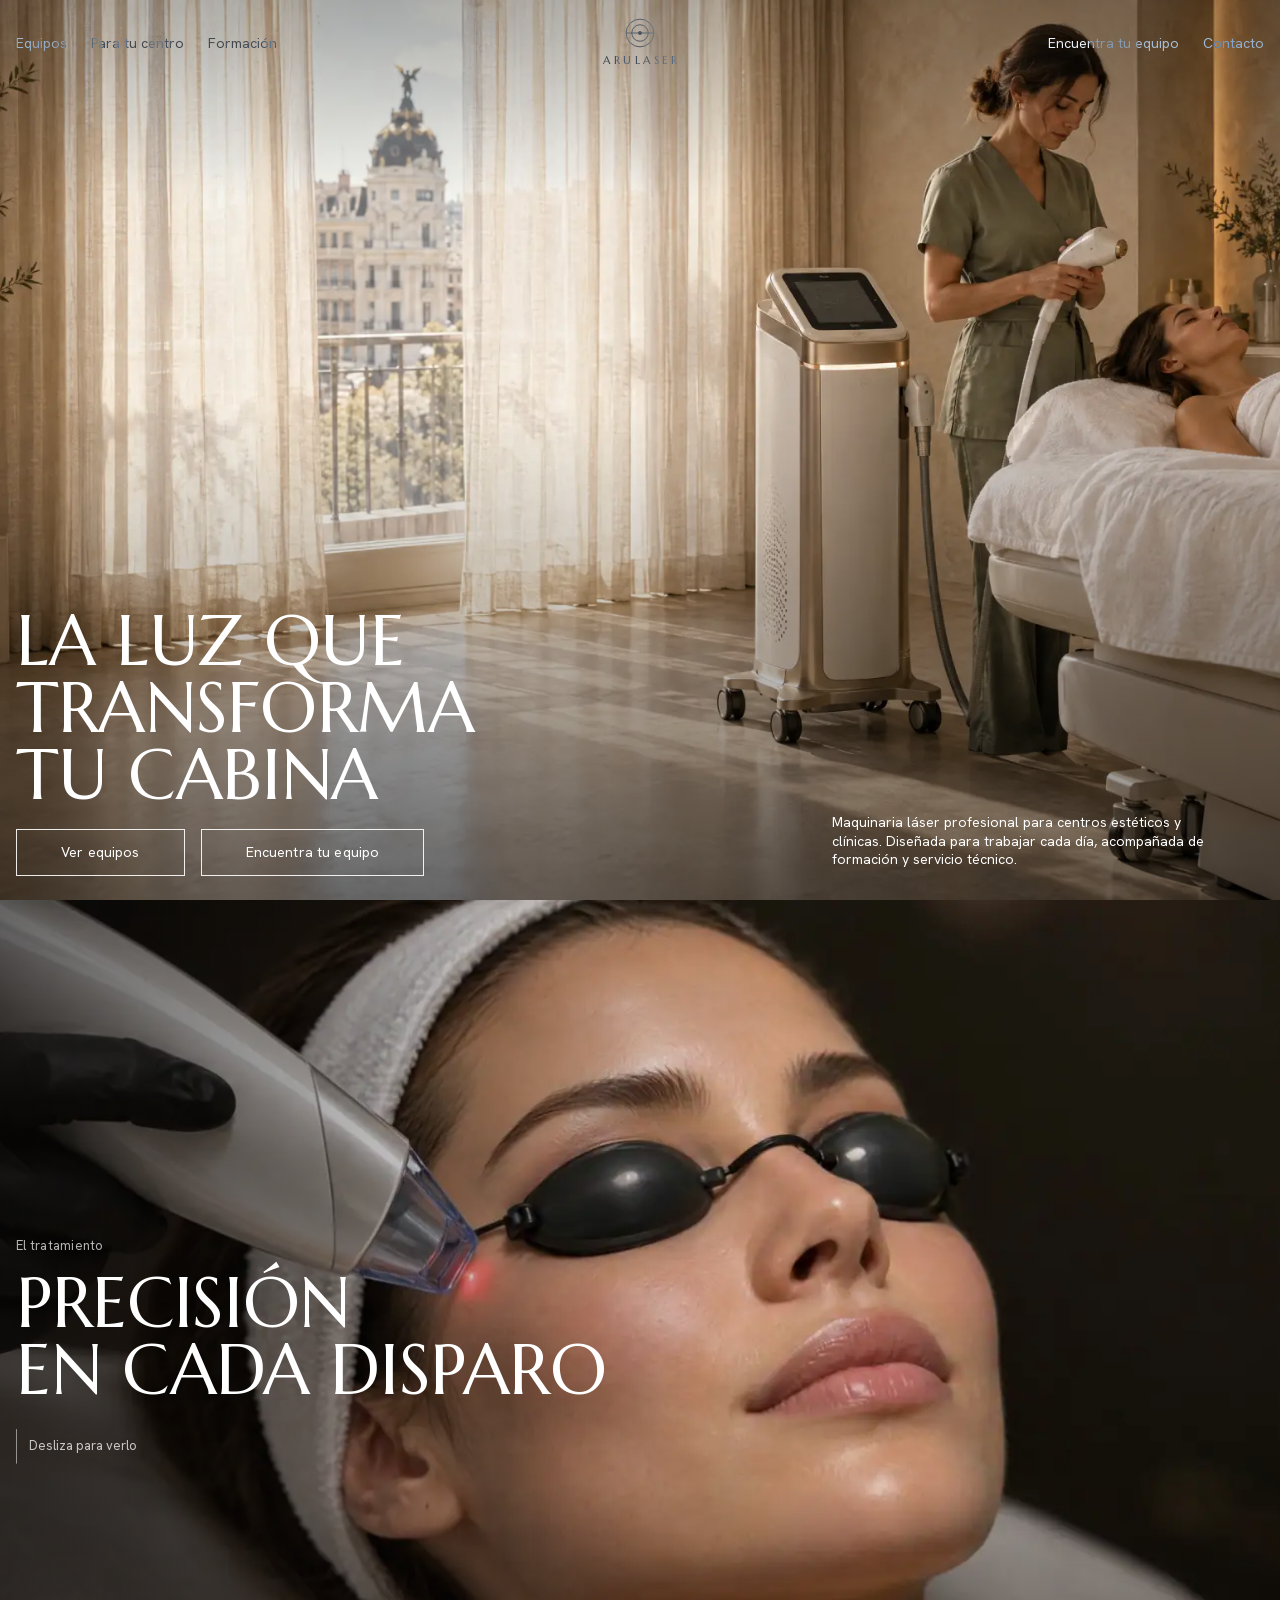
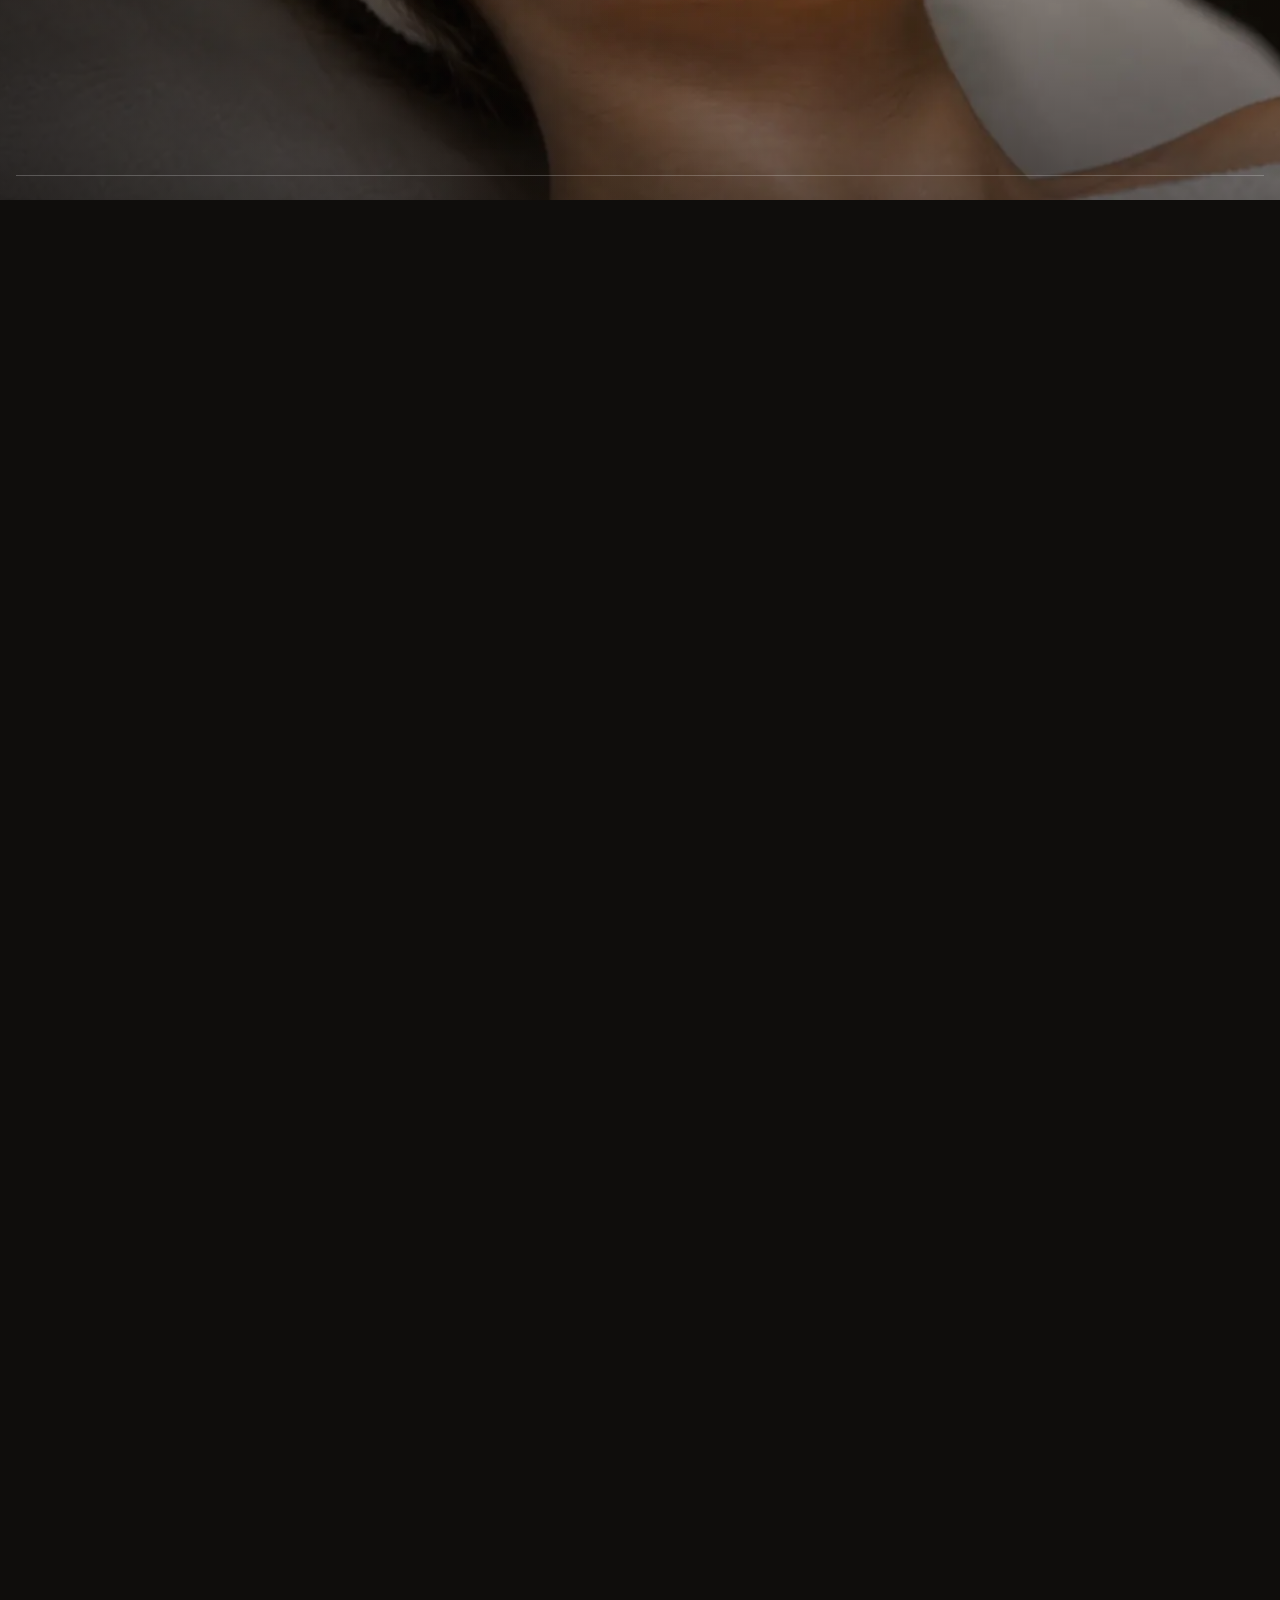
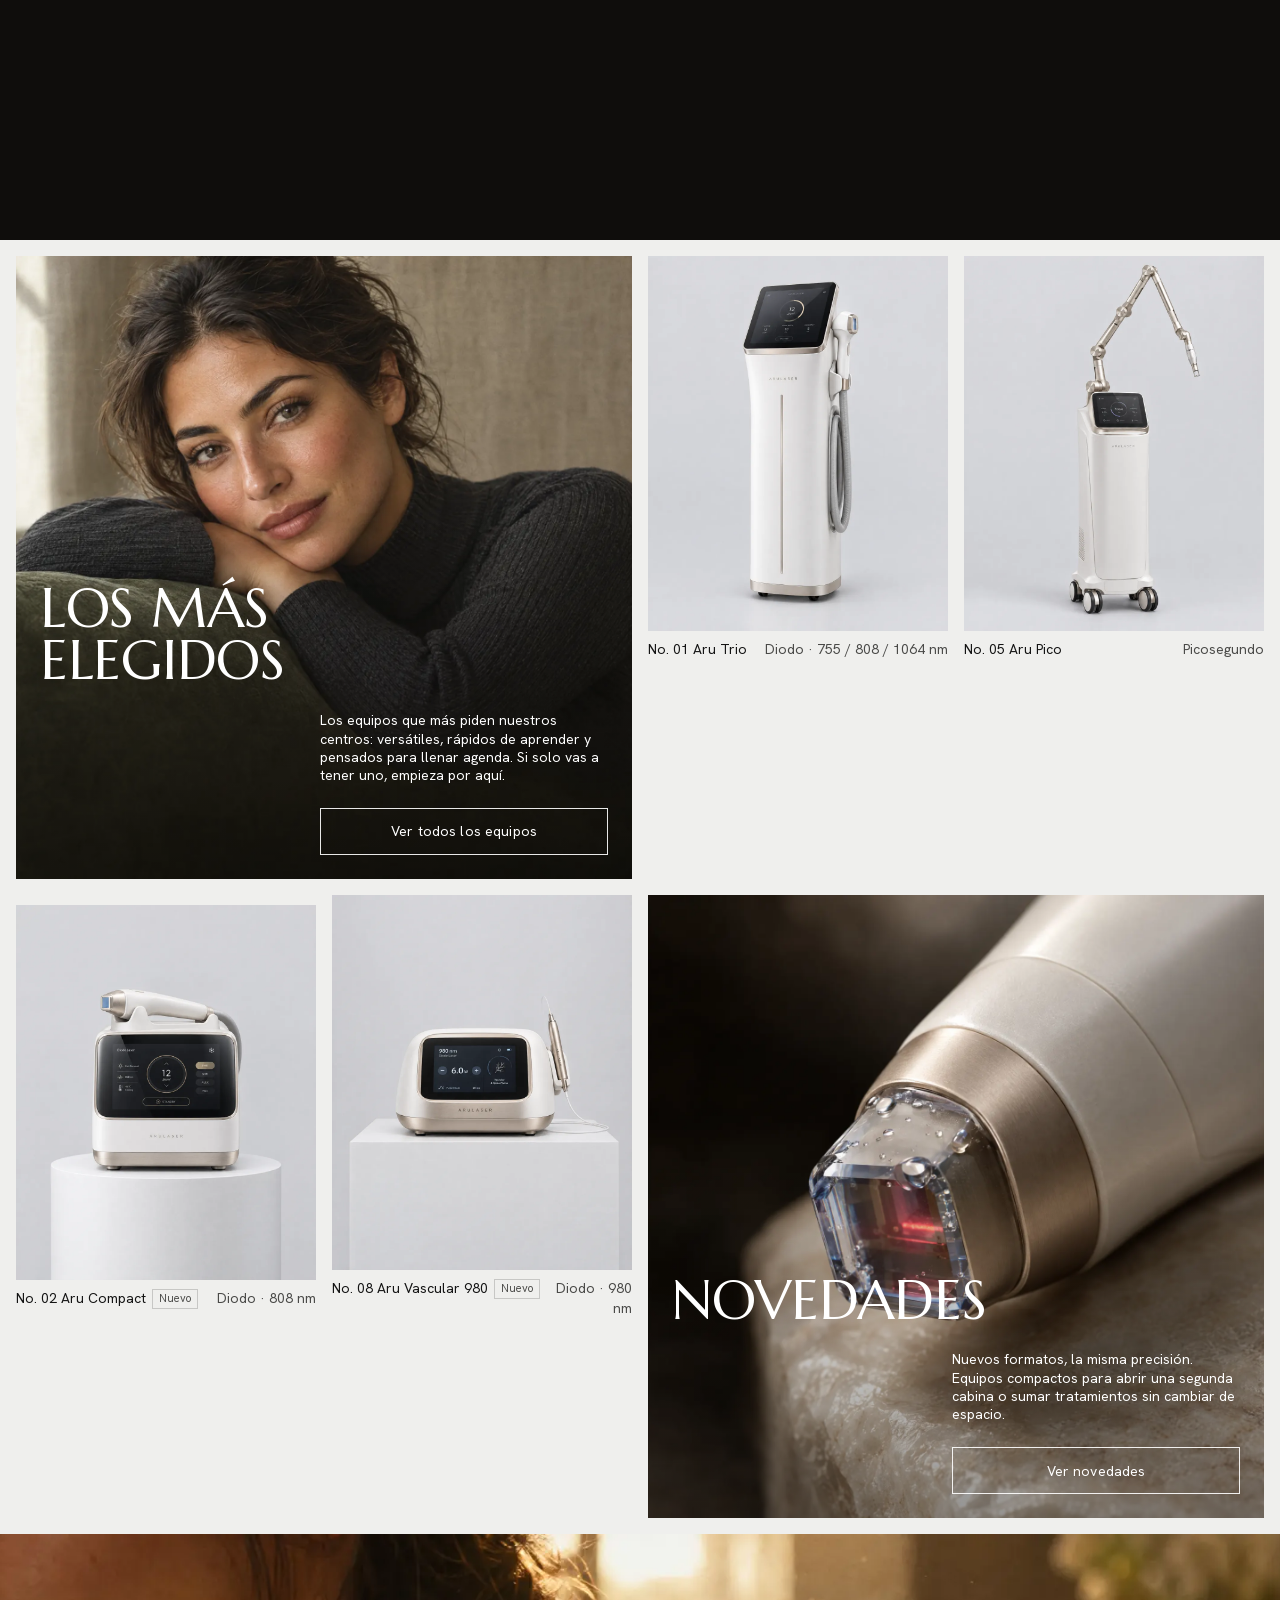
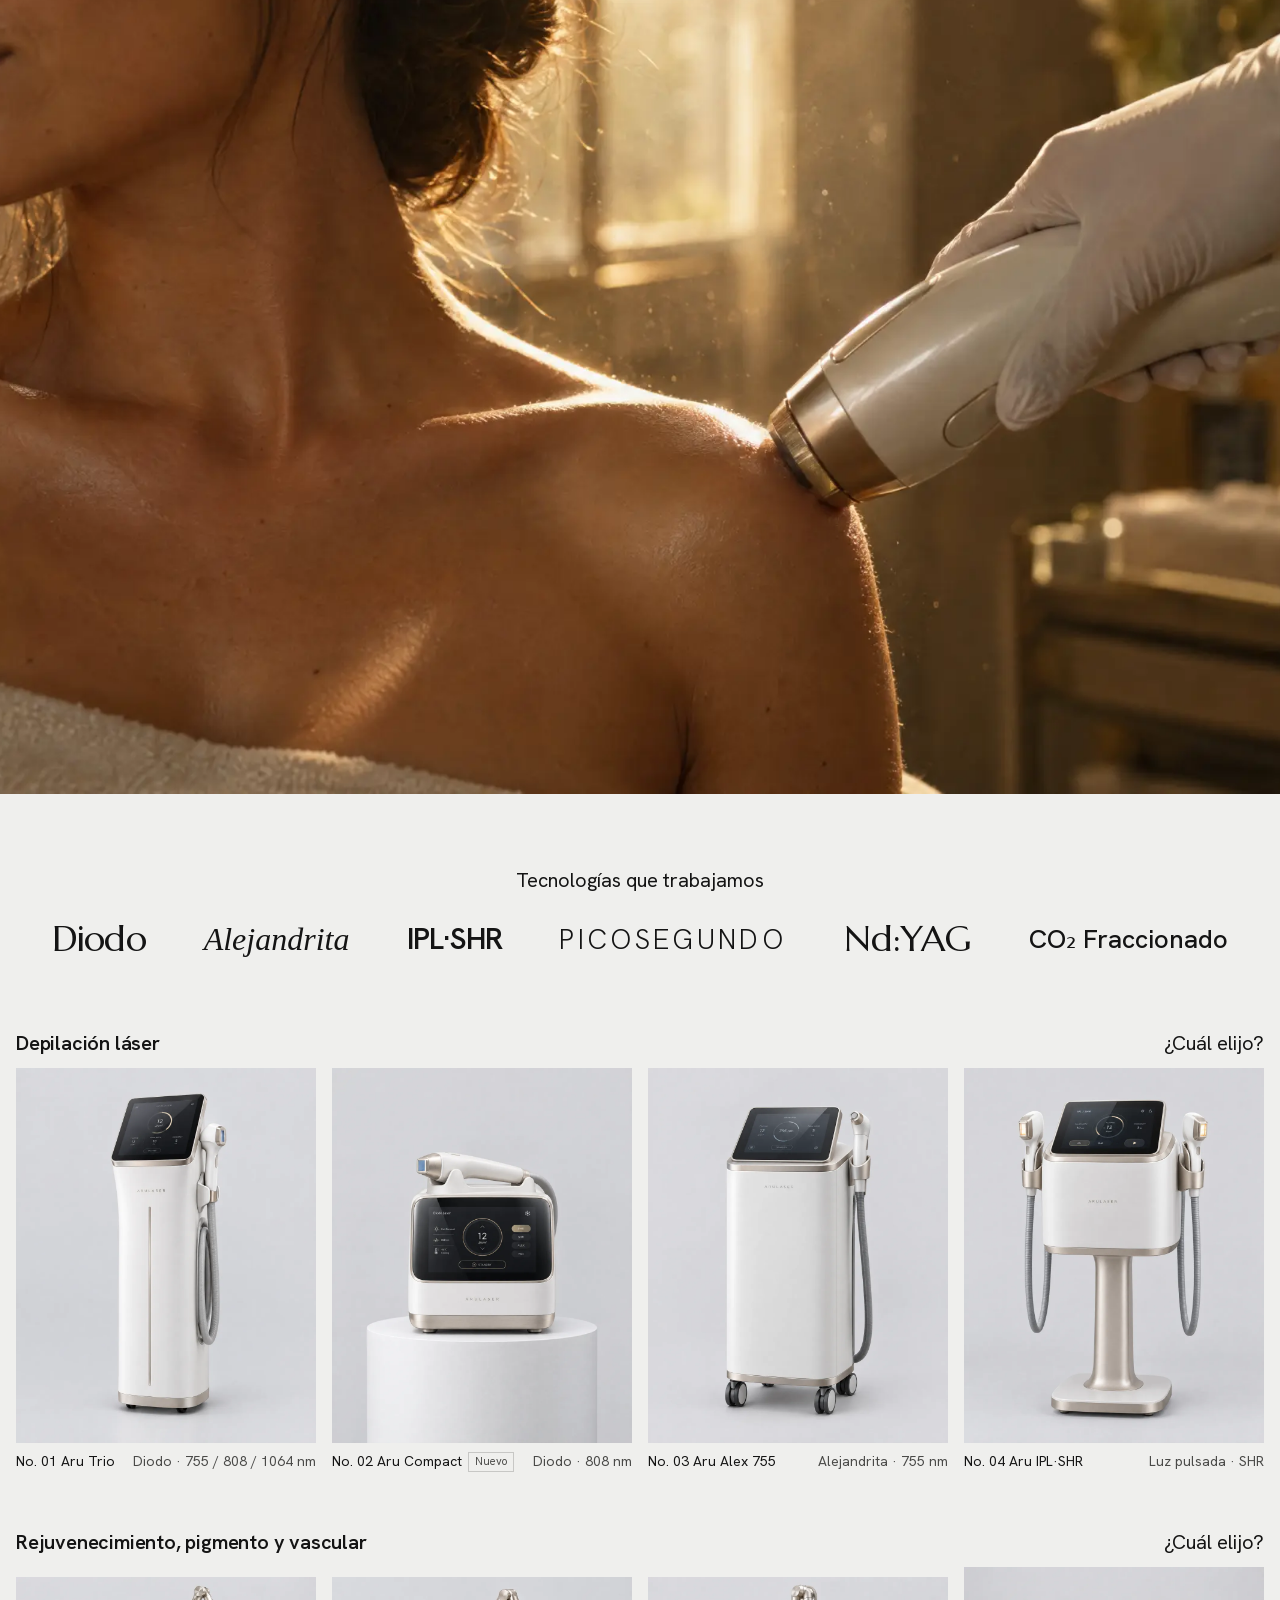
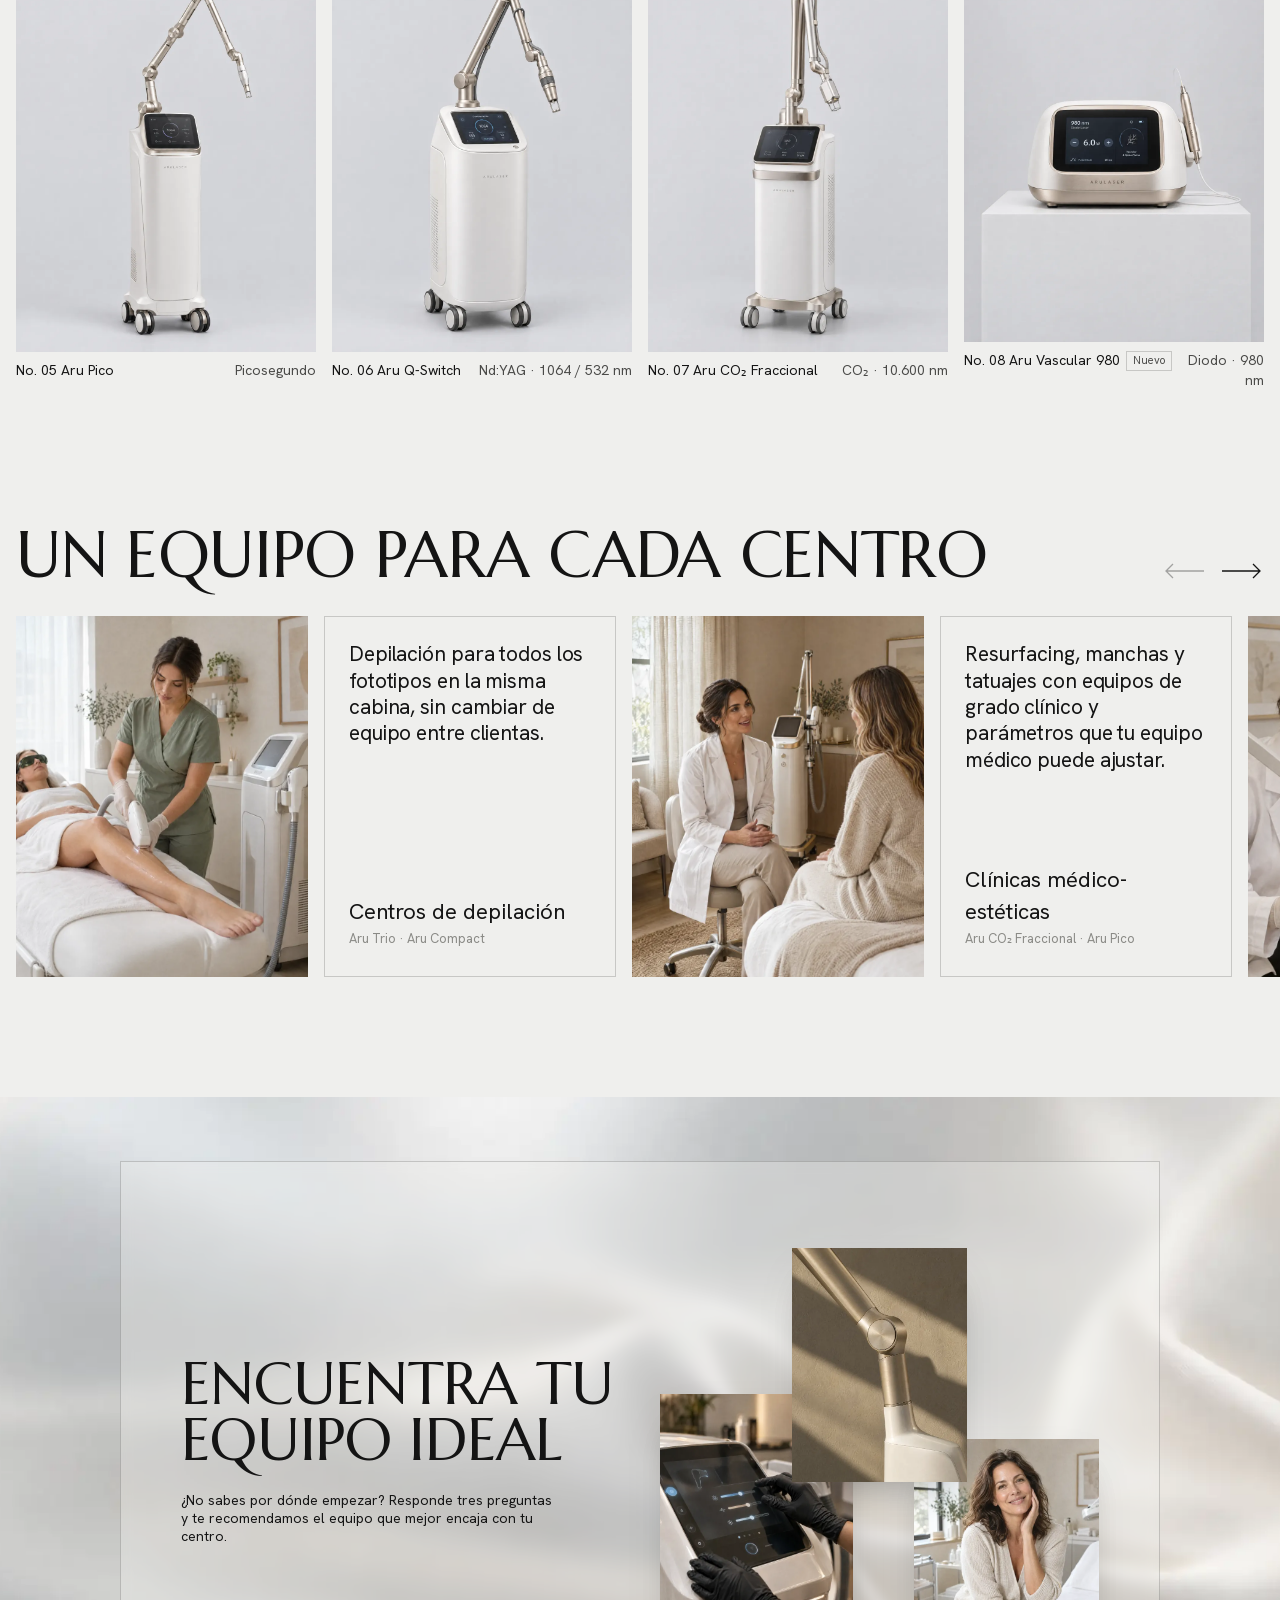
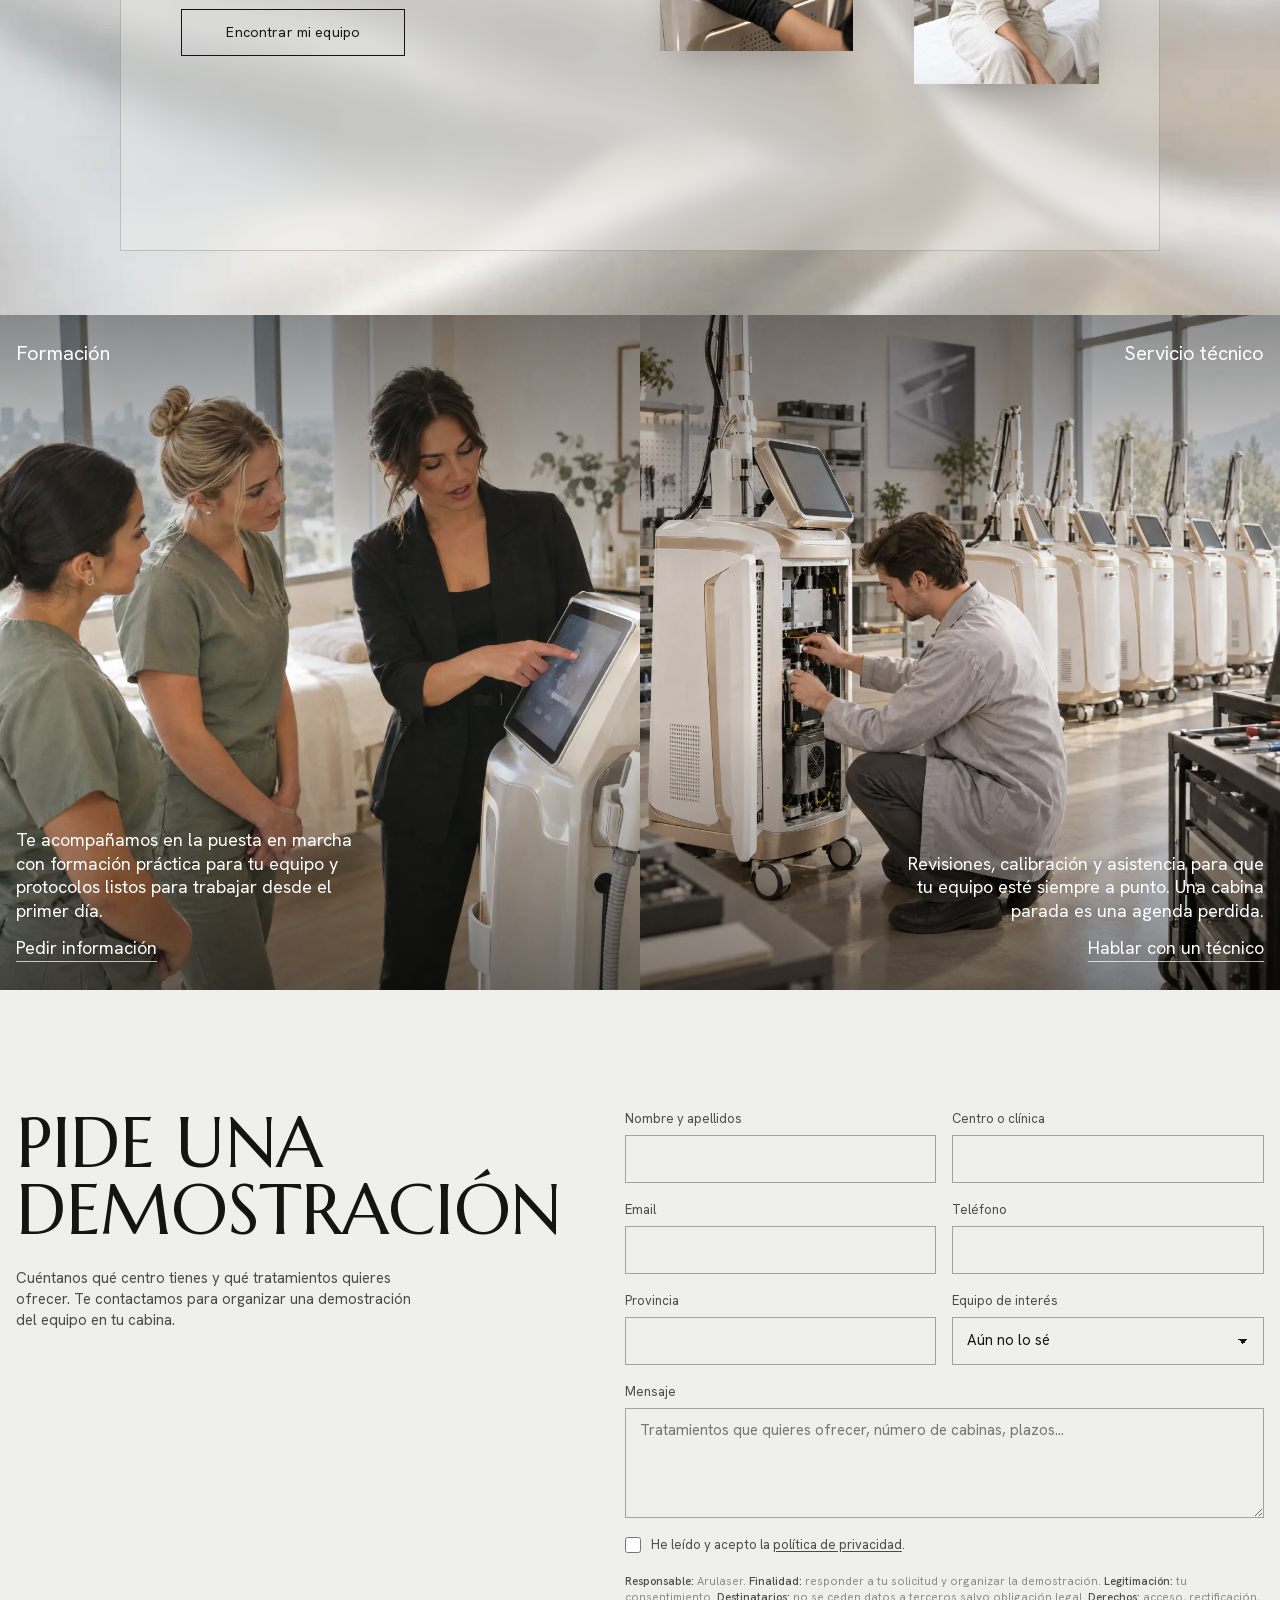
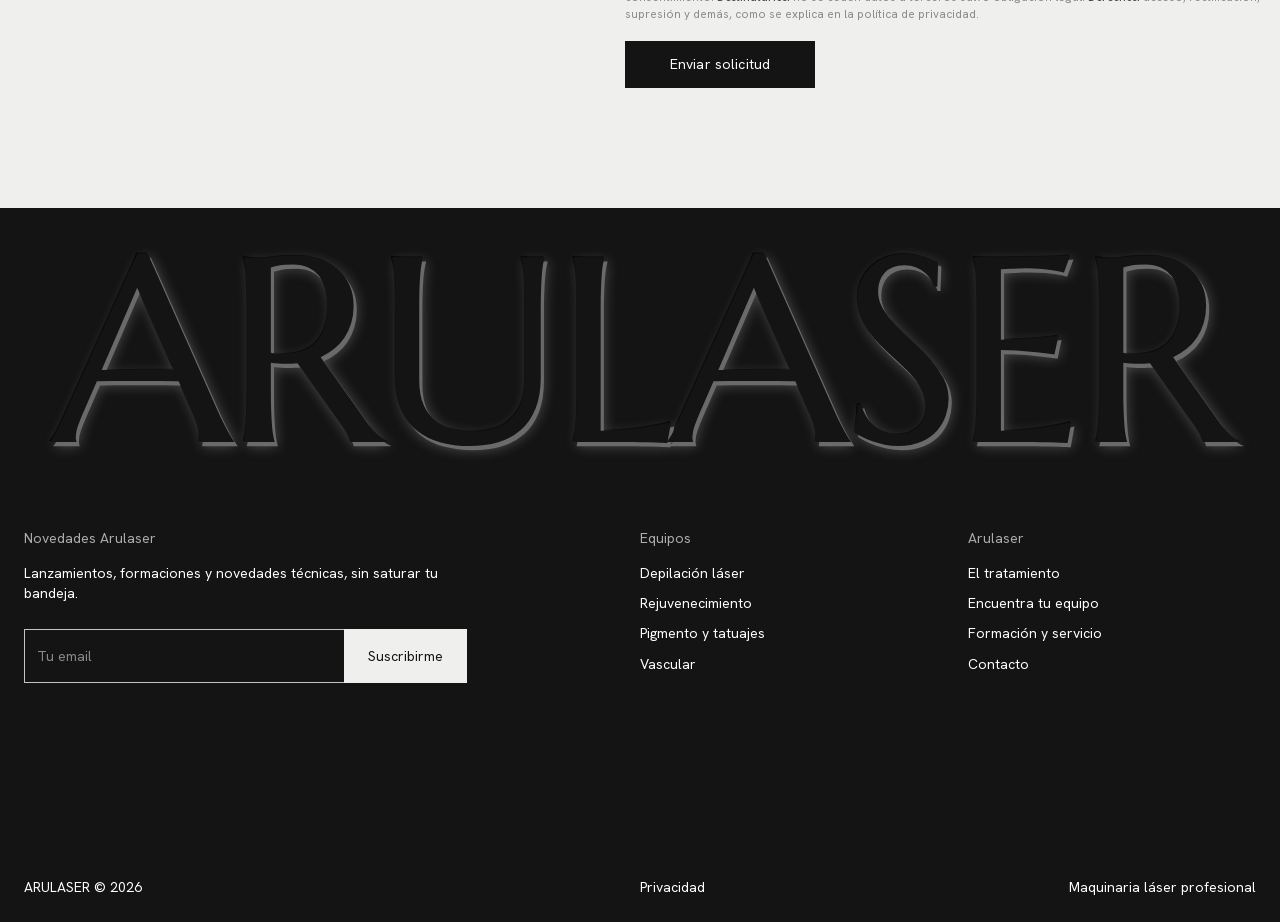
==== site/index.html @ f0b37c01 "feat: web de Arulaser con vídeo scroll, catálogo, quiz y formulario Co-Authored-By: Claude Opus 5.5 " ====
<!doctype html>
<html lang="es-ES">
<head>
  <meta charset="utf-8">
  <meta name="viewport" content="width=device-width, initial-scale=1, viewport-fit=cover">
  <title>Arulaser — Maquinaria láser para centros estéticos</title>
  <meta name="description" content="Arulaser diseña y distribuye maquinaria láser profesional para centros estéticos, clínicas y dermatología: depilación láser, picosegundo, Q-Switch, CO₂ fraccionado y vascular.">
  <!-- Dominio temporal: no indexar hasta publicar en el dominio definitivo -->
  <meta name="robots" content="noindex, nofollow">
  <meta name="theme-color" content="#141414">
  <meta property="og:type" content="website">
  <meta property="og:locale" content="es_ES">
  <meta property="og:title" content="Arulaser — Maquinaria láser para centros estéticos">
  <meta property="og:description" content="Tecnología láser profesional para centros estéticos y clínicas, con formación y servicio técnico.">
  <meta property="og:image" content="img/og.jpg">
  <link rel="icon" href="img/favicon.svg" type="image/svg+xml">
  <link rel="preload" as="font" type="font/woff2" href="fonts/marcellus.woff2" crossorigin>
  <link rel="preload" as="font" type="font/woff2" href="fonts/hanken.woff2" crossorigin>
  <link rel="preload" as="image" href="img/hero.webp">
  <link rel="stylesheet" href="css/styles.css?v=3">
  <script type="application/ld+json">
  {"@context":"https://schema.org","@type":"Organization","name":"Arulaser","description":"Maquinaria láser profesional para centros estéticos y clínicas.","logo":"img/favicon.svg"}
  </script>
</head>
<body>
  <a class="skip" href="#equipos">Saltar al contenido</a>

  <!-- ============ CABECERA ============ -->
  <header class="nav" id="nav">
    <nav class="nav__left" aria-label="Principal">
      <a href="#equipos">Equipos</a>
      <a href="#centros">Para tu centro</a>
      <a href="#formacion">Formación</a>
    </nav>
    <a class="nav__logo" href="#top" aria-label="Arulaser, inicio">
      <svg viewBox="0 0 40 40" aria-hidden="true"><circle cx="20" cy="20" r="18.5" fill="none" stroke="currentColor" stroke-width="1.2"/><circle cx="20" cy="20" r="11" fill="none" stroke="currentColor" stroke-width="1.2"/><path d="M1.5 20h37" stroke="currentColor" stroke-width="1.2"/><circle cx="20" cy="20" r="2.6" fill="currentColor"/></svg>
      <span>ARULASER</span>
    </a>
    <div class="nav__right">
      <button type="button" class="linklike" data-open-quiz>Encuentra tu equipo</button>
      <a href="#contacto" class="nav__cta">Contacto</a>
      <button class="nav__burger" type="button" aria-label="Abrir menú" aria-expanded="false" aria-controls="menu"><span></span><span></span></button>
    </div>
  </header>

  <div class="menu" id="menu" hidden>
    <a href="#equipos">Equipos</a>
    <a href="#tratamiento">El tratamiento</a>
    <a href="#centros">Para tu centro</a>
    <a href="#formacion">Formación y servicio</a>
    <button type="button" class="linklike" data-open-quiz>Encuentra tu equipo</button>
    <a href="#contacto">Contacto</a>
  </div>

  <main id="top">
    <!-- ============ HERO ============ -->
    <section class="hero">
      <video class="hero__media" autoplay muted loop playsinline preload="auto" poster="img/hero.webp" aria-hidden="true">
        <source src="video/hero-m.mp4" type="video/mp4" media="(max-width: 767px)">
        <source src="video/hero.mp4" type="video/mp4">
      </video>
      <div class="hero__shade"></div>
      <div class="hero__content">
        <h1 class="display reveal">La luz que<br>transforma<br>tu cabina</h1>
        <div class="hero__actions reveal">
          <a class="btn btn--light" href="#equipos">Ver equipos</a>
          <button type="button" class="btn btn--light" data-open-quiz>Encuentra tu equipo</button>
        </div>
      </div>
      <p class="hero__aside reveal">Maquinaria láser profesional para centros estéticos y clínicas. Diseñada para trabajar cada día, acompañada de formación y servicio técnico.</p>
    </section>

    <!-- ============ VÍDEO SCROLL: TRATAMIENTO FACIAL ============ -->
    <section class="scrolly" id="tratamiento" data-frames="151" aria-label="El tratamiento, fotograma a fotograma">
      <div class="scrolly__sticky">
        <canvas class="scrolly__canvas" aria-hidden="true"></canvas>
        <img class="scrolly__fallback" src="img/face.webp" alt="Tratamiento láser facial: la pieza de mano con punta de zafiro recorre la mejilla de una clienta con gafas de protección.">
        <div class="scrolly__shade"></div>
        <div class="scrolly__intro">
          <p class="eyebrow">El tratamiento</p>
          <h2 class="display">Precisión<br>en cada disparo</h2>
          <p class="scrolly__hint"><span></span>Desliza para verlo</p>
        </div>
        <ol class="scrolly__steps">
          <li data-from="0.18" data-to="0.45">
            <span class="step__n">01 · Contacto</span>
            <p>La punta de zafiro refrigerada se apoya sobre la piel y protege la epidermis antes de cada disparo.</p>
          </li>
          <li data-from="0.45" data-to="0.72">
            <span class="step__n">02 · Disparo</span>
            <p>Energía estable pulso a pulso. El haz guía marca el punto exacto donde actúa la luz.</p>
          </li>
          <li data-from="0.72" data-to="1.01">
            <span class="step__n">03 · Recorrido</span>
            <p>Pasadas suaves y continuas, con protocolos guardados por fototipo y zona para repetir el resultado en cada sesión.</p>
          </li>
        </ol>
        <div class="scrolly__progress" aria-hidden="true"><span></span></div>
      </div>
    </section>

    <!-- ============ DESTACADOS ============ -->
    <section class="features" id="equipos">
      <div class="feature-row">
        <article class="feature reveal">
          <img src="img/retrato.webp" alt="Retrato de una mujer con la piel luminosa apoyada sobre su brazo" loading="lazy" width="1400" height="1400">
          <div class="feature__body">
            <h2 class="display">Los más<br>elegidos</h2>
            <div class="feature__side">
              <p>Los equipos que más piden nuestros centros: versátiles, rápidos de aprender y pensados para llenar agenda. Si solo vas a tener uno, empieza por aquí.</p>
              <a class="btn btn--light btn--block" href="#coleccion-depilacion">Ver todos los equipos</a>
            </div>
          </div>
        </article>
        <div class="feature-products" data-products="trio,pico"></div>
      </div>

      <div class="feature-row feature-row--flip">
        <div class="feature-products" data-products="compact,vascular"></div>
        <article class="feature reveal">
          <img src="img/tip.webp" alt="Detalle de la punta de zafiro de una pieza de mano láser con gotas de gel refrigerante" loading="lazy" width="1400" height="1400">
          <div class="feature__body">
            <h2 class="display">Novedades</h2>
            <div class="feature__side">
              <p>Nuevos formatos, la misma precisión. Equipos compactos para abrir una segunda cabina o sumar tratamientos sin cambiar de espacio.</p>
              <a class="btn btn--light btn--block" href="#coleccion-rejuvenecimiento">Ver novedades</a>
            </div>
          </div>
        </article>
      </div>
    </section>

    <!-- ============ FRANJA DE VÍDEO ============ -->
    <section class="band" aria-hidden="true">
      <video class="lazy-video" muted loop playsinline preload="none" poster="img/band.webp">
        <source data-src="video/band.mp4" type="video/mp4">
      </video>
    </section>

    <!-- ============ TECNOLOGÍAS ============ -->
    <section class="techs" aria-labelledby="techs-t">
      <h2 id="techs-t" class="techs__title">Tecnologías que trabajamos</h2>
      <div class="techs__track">
        <ul class="techs__list">
          <li class="t1">Diodo</li><li class="t2">Alejandrita</li><li class="t3">IPL·SHR</li><li class="t4">Picosegundo</li><li class="t5">Nd:YAG</li><li class="t6">CO₂ Fraccionado</li>
        </ul>
      </div>
    </section>

    <!-- ============ COLECCIONES ============ -->
    <section class="collection" id="coleccion-depilacion">
      <header class="collection__head">
        <h2>Depilación láser</h2>
        <button type="button" class="linklike" data-open-quiz>¿Cuál elijo?</button>
      </header>
      <div class="grid4" data-products="trio,compact,alex,ipl"></div>
    </section>

    <section class="collection" id="coleccion-rejuvenecimiento">
      <header class="collection__head">
        <h2>Rejuvenecimiento, pigmento y vascular</h2>
        <button type="button" class="linklike" data-open-quiz>¿Cuál elijo?</button>
      </header>
      <div class="grid4" data-products="pico,qs,co2,vascular"></div>
    </section>

    <!-- ============ PARA CADA CENTRO ============ -->
    <section class="centers" id="centros">
      <header class="centers__head">
        <h2 class="display display--ink">Un equipo para<br class="m-only"> cada centro</h2>
        <div class="arrows">
          <button type="button" class="arrow" data-dir="-1" aria-label="Anterior"><svg viewBox="0 0 40 16"><path d="M40 8H2M9 1 2 8l7 7" fill="none" stroke="currentColor" stroke-width="1.3"/></svg></button>
          <button type="button" class="arrow" data-dir="1" aria-label="Siguiente"><svg viewBox="0 0 40 16"><path d="M0 8h38M31 1l7 7-7 7" fill="none" stroke="currentColor" stroke-width="1.3"/></svg></button>
        </div>
      </header>
      <div class="carousel" tabindex="0" aria-label="Tipos de centro">
        <figure class="ccard ccard--img"><img src="img/uc-depilacion.webp" alt="Esteticista tratando la pierna de una clienta con un láser de diodo" loading="lazy" width="800" height="1000"></figure>
        <div class="ccard ccard--text">
          <p>Depilación para todos los fototipos en la misma cabina, sin cambiar de equipo entre clientas.</p>
          <div><strong>Centros de depilación</strong><span>Aru Trio · Aru Compact</span></div>
        </div>
        <figure class="ccard ccard--img"><img src="img/uc-clinica.webp" alt="Doctora conversando con una paciente en una consulta médico-estética" loading="lazy" width="800" height="1000"></figure>
        <div class="ccard ccard--text">
          <p>Resurfacing, manchas y tatuajes con equipos de grado clínico y parámetros que tu equipo médico puede ajustar.</p>
          <div><strong>Clínicas médico-estéticas</strong><span>Aru CO₂ Fraccional · Aru Pico</span></div>
        </div>
        <figure class="ccard ccard--img"><img src="img/uc-derma.webp" alt="Dermatóloga examinando la piel de un paciente con una lupa iluminada" loading="lazy" width="800" height="1000"></figure>
        <div class="ccard ccard--text">
          <p>Lesiones pigmentadas y vasculares tratadas con precisión, en una consulta de cualquier tamaño.</p>
          <div><strong>Dermatología</strong><span>Aru Q-Switch · Aru Vascular 980</span></div>
        </div>
        <figure class="ccard ccard--img"><img src="img/uc-spa.webp" alt="Sala de spa con camilla y un equipo láser de sobremesa" loading="lazy" width="800" height="1000"></figure>
        <div class="ccard ccard--text">
          <p>Equipos de sobremesa que se integran en tu spa y suman servicios sin obras ni cabinas nuevas.</p>
          <div><strong>Spas y wellness</strong><span>Aru Compact · Aru IPL·SHR</span></div>
        </div>
      </div>
    </section>

    <!-- ============ QUIZ ============ -->
    <section class="match">
      <img class="match__bg" src="img/quizbg.webp" alt="" loading="lazy" aria-hidden="true">
      <div class="match__box reveal">
        <div class="match__copy">
          <h2 class="display display--ink">Encuentra tu<br>equipo ideal</h2>
          <p>¿No sabes por dónde empezar? Responde tres preguntas y te recomendamos el equipo que mejor encaja con tu centro.</p>
          <button type="button" class="btn" data-open-quiz>Encontrar mi equipo</button>
        </div>
        <div class="match__collage" aria-hidden="true">
          <img class="c1" src="img/col1.webp" alt="" loading="lazy">
          <img class="c2" src="img/col3.webp" alt="" loading="lazy">
          <img class="c3" src="img/col2.webp" alt="" loading="lazy">
        </div>
      </div>
    </section>

    <!-- ============ FORMACIÓN / SERVICIO ============ -->
    <section class="split" id="formacion">
      <article class="split__tile">
        <video class="lazy-video" muted loop playsinline preload="none" poster="img/formacion.webp" aria-hidden="true"><source data-src="video/formacion.mp4" type="video/mp4"></video>
        <div class="split__shade"></div>
        <h2>Formación</h2>
        <div class="split__text">
          <p>Te acompañamos en la puesta en marcha con formación práctica para tu equipo y protocolos listos para trabajar desde el primer día.</p>
          <a href="#contacto">Pedir información</a>
        </div>
      </article>
      <article class="split__tile">
        <video class="lazy-video" muted loop playsinline preload="none" poster="img/historia.webp" aria-hidden="true"><source data-src="video/historia.mp4" type="video/mp4"></video>
        <div class="split__shade"></div>
        <h2 class="right">Servicio técnico</h2>
        <div class="split__text">
          <p>Revisiones, calibración y asistencia para que tu equipo esté siempre a punto. Una cabina parada es una agenda perdida.</p>
          <a href="#contacto">Hablar con un técnico</a>
        </div>
      </article>
    </section>

    <!-- ============ CONTACTO ============ -->
    <section class="contact" id="contacto">
      <div class="contact__intro">
        <h2 class="display display--ink">Pide una<br>demostración</h2>
        <p>Cuéntanos qué centro tienes y qué tratamientos quieres ofrecer. Te contactamos para organizar una demostración del equipo en tu cabina.</p>
      </div>
      <form class="form" id="form-contacto" action="enviar.php" method="post" novalidate>
        <input type="hidden" name="tipo" value="demostracion">
        <div class="hp" aria-hidden="true"><label>No rellenar <input type="text" name="web" tabindex="-1" autocomplete="off"></label></div>
        <label class="field"><span>Nombre y apellidos</span><input name="nombre" required autocomplete="name"></label>
        <label class="field"><span>Centro o clínica</span><input name="centro" autocomplete="organization"></label>
        <label class="field"><span>Email</span><input name="email" type="email" required autocomplete="email"></label>
        <label class="field"><span>Teléfono</span><input name="telefono" type="tel" autocomplete="tel"></label>
        <label class="field"><span>Provincia</span><input name="provincia" autocomplete="address-level2"></label>
        <label class="field"><span>Equipo de interés</span>
          <select name="equipo" id="equipo-select">
            <option value="">Aún no lo sé</option>
          </select>
        </label>
        <label class="field field--wide"><span>Mensaje</span><textarea name="mensaje" rows="4" placeholder="Tratamientos que quieres ofrecer, número de cabinas, plazos…"></textarea></label>
        <label class="check field--wide"><input type="checkbox" name="privacidad" required> <span>He leído y acepto la <button type="button" class="linklike u" data-open-privacy>política de privacidad</button>.</span></label>
        <p class="legal field--wide"><strong>Responsable:</strong> Arulaser. <strong>Finalidad:</strong> responder a tu solicitud y organizar la demostración. <strong>Legitimación:</strong> tu consentimiento. <strong>Destinatarios:</strong> no se ceden datos a terceros salvo obligación legal. <strong>Derechos:</strong> acceso, rectificación, supresión y demás, como se explica en la política de privacidad.</p>
        <div class="form__foot field--wide">
          <button class="btn btn--ink" type="submit">Enviar solicitud</button>
          <p class="form__status" role="status" aria-live="polite"></p>
        </div>
      </form>
    </section>
  </main>

  <!-- ============ PIE ============ -->
  <footer class="footer">
    <div class="footer__word" aria-hidden="true">ARULASER</div>
    <div class="footer__grid">
      <div class="footer__news">
        <h3>Novedades Arulaser</h3>
        <p>Lanzamientos, formaciones y novedades técnicas, sin saturar tu bandeja.</p>
        <form class="news" action="enviar.php" method="post" novalidate>
          <input type="hidden" name="tipo" value="newsletter">
          <div class="hp" aria-hidden="true"><input type="text" name="web" tabindex="-1" autocomplete="off"></div>
          <input type="hidden" name="privacidad" value="on">
          <label class="sr" for="news-email">Email</label>
          <input id="news-email" name="email" type="email" placeholder="Tu email" required autocomplete="email">
          <button type="submit">Suscribirme</button>
        </form>
        <p class="news__status" role="status" aria-live="polite"></p>
      </div>
      <div>
        <h3>Equipos</h3>
        <ul>
          <li><a href="#coleccion-depilacion">Depilación láser</a></li>
          <li><a href="#coleccion-rejuvenecimiento">Rejuvenecimiento</a></li>
          <li><a href="#coleccion-rejuvenecimiento">Pigmento y tatuajes</a></li>
          <li><a href="#coleccion-rejuvenecimiento">Vascular</a></li>
        </ul>
      </div>
      <div>
        <h3>Arulaser</h3>
        <ul>
          <li><a href="#tratamiento">El tratamiento</a></li>
          <li><button type="button" class="linklike" data-open-quiz>Encuentra tu equipo</button></li>
          <li><a href="#formacion">Formación y servicio</a></li>
          <li><a href="#contacto">Contacto</a></li>
        </ul>
      </div>
    </div>
    <div class="footer__bottom">
      <span>ARULASER © 2026</span>
      <button type="button" class="linklike" data-open-privacy>Privacidad</button>
      <span>Maquinaria láser profesional</span>
    </div>
  </footer>

  <!-- ============ FICHA DE PRODUCTO ============ -->
  <dialog class="sheet" id="product-sheet" aria-labelledby="ps-name">
    <button class="sheet__close" type="button" data-close aria-label="Cerrar">&times;</button>
    <div class="sheet__inner">
      <div class="sheet__media"><img id="ps-img" alt=""></div>
      <div class="sheet__info">
        <p class="eyebrow" id="ps-no"></p>
        <h2 class="display display--ink" id="ps-name"></h2>
        <p class="sheet__tech" id="ps-tech"></p>
        <p id="ps-desc"></p>
        <ul class="sheet__specs" id="ps-specs"></ul>
        <div class="sheet__actions">
          <button class="btn btn--ink" type="button" id="ps-demo">Pedir demostración</button>
          <button class="btn" type="button" id="ps-ficha">Solicitar ficha técnica</button>
        </div>
        <p class="sheet__note">Ficha técnica completa y configuración bajo solicitud.</p>
      </div>
    </div>
  </dialog>

  <!-- ============ QUIZ ============ -->
  <dialog class="quiz" id="quiz" aria-labelledby="quiz-t">
    <button class="sheet__close" type="button" data-close aria-label="Cerrar">&times;</button>
    <div class="quiz__inner">
      <p class="quiz__brand">Encuentra tu equipo</p>
      <div class="quiz__bar"><span></span></div>
      <div class="quiz__step is-on" data-step="0">
        <h2 id="quiz-t" class="display display--ink">¿Qué tratamientos quieres ofrecer?</h2>
        <div class="opts" data-key="trat">
          <button type="button" data-v="depilacion">Depilación láser</button>
          <button type="button" data-v="pigmento">Manchas y tatuajes</button>
          <button type="button" data-v="rejuv">Textura, poros y cicatrices</button>
          <button type="button" data-v="vascular">Lesiones vasculares</button>
        </div>
      </div>
      <div class="quiz__step" data-step="1">
        <h2 class="display display--ink">¿Qué tipo de centro tienes?</h2>
        <div class="opts" data-key="centro">
          <button type="button" data-v="estetica">Centro de estética</button>
          <button type="button" data-v="clinica">Clínica médico-estética</button>
          <button type="button" data-v="spa">Spa o wellness</button>
          <button type="button" data-v="derma">Consulta de dermatología</button>
        </div>
      </div>
      <div class="quiz__step" data-step="2">
        <h2 class="display display--ink">¿Cómo vas a trabajar con él?</h2>
        <div class="opts" data-key="uso">
          <button type="button" data-v="volumen">Una cabina con mucha agenda</button>
          <button type="button" data-v="varias">Varias cabinas a la vez</button>
          <button type="button" data-v="movil">Moviéndolo entre cabinas o centros</button>
        </div>
      </div>
      <div class="quiz__step" data-step="3">
        <h2 class="display display--ink">Buscando tu equipo…</h2>
      </div>
      <div class="quiz__step quiz__result" data-step="4">
        <p class="eyebrow">Tu equipo</p>
        <div class="result">
          <img id="qr-img" alt="">
          <div>
            <h2 class="display display--ink" id="qr-name"></h2>
            <p class="sheet__tech" id="qr-tech"></p>
            <p id="qr-why"></p>
            <p class="result__alt" id="qr-alt"></p>
            <div class="sheet__actions">
              <button class="btn btn--ink" type="button" id="qr-demo">Pedir demostración</button>
              <button class="btn" type="button" id="qr-more">Ver ficha</button>
            </div>
          </div>
        </div>
      </div>
      <div class="quiz__nav">
        <button type="button" class="linklike" id="quiz-back" hidden>&larr; Atrás</button>
        <button type="button" class="linklike" id="quiz-restart" hidden>Volver a empezar</button>
      </div>
    </div>
  </dialog>

  <!-- ============ PRIVACIDAD ============ -->
  <dialog class="privacy" id="privacy" aria-labelledby="pv-t">
    <button class="sheet__close" type="button" data-close aria-label="Cerrar">&times;</button>
    <div class="privacy__inner">
      <h2 id="pv-t" class="display display--ink">Privacidad</h2>
      <p>Los datos que nos envías a través de los formularios de esta web se tratan con el único fin de responder a tu solicitud, organizar demostraciones y, si te suscribes, enviarte novedades de Arulaser.</p>
      <p>La base legal es tu consentimiento, que puedes retirar en cualquier momento. Conservamos los datos mientras sean necesarios para atender tu solicitud o hasta que pidas su supresión. No los cedemos a terceros salvo obligación legal.</p>
      <p>Puedes ejercer tus derechos de acceso, rectificación, supresión, oposición, limitación y portabilidad escribiéndonos a través del formulario de contacto, y presentar una reclamación ante la Agencia Española de Protección de Datos (aepd.es).</p>
      <p>Esta web no utiliza cookies de análisis ni de publicidad.</p>
    </div>
  </dialog>

  <script src="js/main.js?v=2" defer></script>
</body>
</html>
---- site/css/styles.css ----
/* ==========================================================
   Arulaser — hoja de estilos
   Paleta y tipografía inspiradas en un catálogo editorial:
   gris claro, tinta casi negra, serif en mayúsculas.
   ========================================================== */

@font-face { font-family: "Marcellus"; font-style: normal; font-weight: 400; font-display: swap; src: url("../fonts/marcellus.woff2") format("woff2"); }
@font-face { font-family: "Hanken Grotesk"; font-style: normal; font-weight: 300 600; font-display: swap; src: url("../fonts/hanken.woff2") format("woff2"); }

:root {
  --bg: #efefed;
  --card: #e4e4e6;
  --ink: #141414;
  --ink-2: #4a4a48;
  --muted: #8a8a86;
  --line: rgba(20, 20, 20, .18);
  --dark: #141414;
  --laser: #e5432d;
  --gutter: 16px;
  --serif: "Marcellus", Georgia, "Times New Roman", serif;
  --sans: "Hanken Grotesk", "Helvetica Neue", Arial, sans-serif;
  --ease: cubic-bezier(.2, .7, .1, 1);
}

*, *::before, *::after { box-sizing: border-box; }
html { -webkit-text-size-adjust: 100%; scroll-behavior: smooth; }
body {
  margin: 0;
  background: var(--bg);
  color: var(--ink);
  font: 400 15px/1.45 var(--sans);
  -webkit-font-smoothing: antialiased;
  overflow-x: hidden;
}
img, video, canvas { display: block; max-width: 100%; }
a { color: inherit; text-decoration: none; }
button { font: inherit; color: inherit; background: none; border: 0; padding: 0; cursor: pointer; }
h1, h2, h3, p, ul, ol, figure { margin: 0; }
ul, ol { list-style: none; padding: 0; }
:focus-visible { outline: 2px solid var(--laser); outline-offset: 3px; }

.sr, .hp { position: absolute !important; width: 1px; height: 1px; overflow: hidden; clip: rect(0 0 0 0); white-space: nowrap; }
.skip { position: absolute; left: -999px; top: 8px; z-index: 100; background: var(--ink); color: #fff; padding: 8px 14px; }
.skip:focus { left: 8px; }
.m-only { display: none; }

/* ---------- Tipografía ---------- */
.display {
  font-family: var(--serif);
  font-weight: 400;
  text-transform: uppercase;
  font-size: clamp(44px, 5.45vw, 82px);
  line-height: .96;
  letter-spacing: -.005em;
  color: #fff;
}
.display--ink { color: var(--ink); }
.eyebrow { font-size: 13px; letter-spacing: .02em; color: var(--muted); margin-bottom: 14px; }
.linklike { text-decoration: none; }
.linklike.u { text-decoration: underline; text-underline-offset: 2px; }

/* ---------- Botones ---------- */
.btn {
  display: inline-flex; align-items: center; justify-content: center;
  min-height: 47px; padding: 0 44px;
  border: 1px solid var(--ink); color: var(--ink);
  font-size: 14px; letter-spacing: .01em;
  transition: background .35s var(--ease), color .35s var(--ease), border-color .35s var(--ease);
}
.btn:hover { background: var(--ink); color: #fff; }
.btn--light { border-color: rgba(255,255,255,.9); color: #fff; }
.btn--light:hover { background: #fff; color: var(--ink); }
.btn--ink { background: var(--ink); color: #fff; }
.btn--ink:hover { background: #2c2c2a; }
.btn--block { width: 100%; }

/* ---------- Cabecera ---------- */
.nav {
  position: fixed; inset: 0 0 auto 0; z-index: 50;
  display: grid; grid-template-columns: 1fr auto 1fr; align-items: center;
  padding: 18px var(--gutter);
  color: #fff;
  mix-blend-mode: difference;
  font-size: 14px;
}
.nav__left { display: flex; gap: 24px; }
.nav__right { display: flex; gap: 24px; justify-content: flex-end; align-items: center; }
.nav a, .nav .linklike { position: relative; }
.nav__left a::after, .nav__right > a::after, .nav__right > .linklike::after {
  content: ""; position: absolute; left: 0; right: 0; bottom: -3px; height: 1px; background: currentColor;
  transform: scaleX(0); transform-origin: left; transition: transform .4s var(--ease);
}
.nav__left a:hover::after, .nav__right > a:hover::after, .nav__right > .linklike:hover::after { transform: scaleX(1); }
.nav__logo { display: flex; flex-direction: column; align-items: center; gap: 5px; }
.nav__logo svg { width: 30px; height: 30px; }
.nav__logo span { font-family: var(--serif); font-size: 11px; letter-spacing: .32em; margin-right: -.32em; }
.nav__burger { display: none; width: 28px; height: 20px; position: relative; }
.nav__burger span { position: absolute; left: 0; right: 0; height: 1px; background: currentColor; transition: transform .35s var(--ease), top .35s var(--ease); }
.nav__burger span:first-child { top: 6px; }
.nav__burger span:last-child { top: 13px; }
.nav__burger[aria-expanded="true"] span:first-child { top: 10px; transform: rotate(45deg); }
.nav__burger[aria-expanded="true"] span:last-child { top: 10px; transform: rotate(-45deg); }

.menu {
  position: fixed; inset: 0; z-index: 45; background: var(--bg);
  display: flex; flex-direction: column; justify-content: center; gap: 18px;
  padding: 90px var(--gutter) 40px;
  font-family: var(--serif); text-transform: uppercase; font-size: 34px; line-height: 1;
}
.menu[hidden] { display: none; }
.menu .linklike { text-align: left; text-transform: uppercase; }

/* ---------- Hero ---------- */
.hero { position: relative; height: 100vh; height: 100svh; min-height: 560px; overflow: hidden; background: #2b2722; color: #fff; }
.hero__media { position: absolute; inset: 0; width: 100%; height: 100%; object-fit: cover; }
.hero__shade { position: absolute; inset: 0; background: linear-gradient(180deg, rgba(0,0,0,.28) 0%, rgba(0,0,0,0) 22%, rgba(0,0,0,0) 45%, rgba(0,0,0,.5) 100%); }
.hero__content { position: absolute; left: var(--gutter); bottom: 24px; }
.hero__content .display { margin-bottom: 20px; }
.hero__actions { display: flex; gap: 16px; flex-wrap: wrap; }
.hero__aside { position: absolute; right: 48px; bottom: 32px; max-width: 400px; font-size: 14px; line-height: 1.3; }

/* ---------- Vídeo scroll ---------- */
.scrolly { position: relative; height: 460vh; background: #0f0d0c; color: #fff; }
.scrolly__sticky { position: sticky; top: 0; height: 100vh; height: 100svh; overflow: hidden; }
.scrolly__canvas, .scrolly__fallback { position: absolute; inset: 0; width: 100%; height: 100%; object-fit: cover; }
.scrolly__fallback { z-index: 0; }
.scrolly__canvas { z-index: 1; }
.scrolly.is-ready .scrolly__fallback { visibility: hidden; }
.scrolly__shade { position: absolute; inset: 0; z-index: 2; pointer-events: none;
  background:
    linear-gradient(90deg, rgba(10,8,7,.62) 0%, rgba(10,8,7,.18) 38%, rgba(10,8,7,0) 60%),
    linear-gradient(0deg, rgba(10,8,7,.55) 0%, rgba(10,8,7,0) 35%); }
.scrolly__intro { position: absolute; z-index: 3; left: var(--gutter); top: 50%; transform: translateY(-50%); transition: opacity .6s var(--ease), transform .8s var(--ease); }
.scrolly__intro .eyebrow { color: rgba(255,255,255,.7); }
.scrolly__intro.is-out { opacity: 0; transform: translateY(calc(-50% - 30px)); }
.scrolly__hint { display: flex; align-items: center; gap: 12px; margin-top: 26px; font-size: 13px; color: rgba(255,255,255,.75); }
.scrolly__hint span { width: 1px; height: 34px; background: rgba(255,255,255,.5); position: relative; overflow: hidden; }
.scrolly__hint span::after { content: ""; position: absolute; left: 0; top: -40%; width: 1px; height: 40%; background: #fff; animation: drip 1.8s var(--ease) infinite; }
@keyframes drip { to { top: 100%; } }
.scrolly__steps { position: absolute; z-index: 3; left: var(--gutter); bottom: 64px; width: min(420px, calc(100% - 32px)); }
.scrolly__steps li { position: absolute; left: 0; bottom: 0; width: 100%; opacity: 0; transform: translateY(24px); transition: opacity .55s var(--ease), transform .7s var(--ease); }
.scrolly__steps li.is-on { opacity: 1; transform: none; }
.step__n { display: inline-flex; align-items: center; gap: 10px; font-size: 13px; letter-spacing: .04em; text-transform: uppercase; margin-bottom: 12px; }
.step__n::before { content: ""; width: 7px; height: 7px; border-radius: 50%; background: var(--laser); box-shadow: 0 0 12px 2px rgba(229,67,45,.7); }
.scrolly__steps p { font-family: var(--serif); font-size: clamp(22px, 2.1vw, 30px); line-height: 1.18; }
.scrolly__progress { position: absolute; z-index: 3; left: var(--gutter); right: var(--gutter); bottom: 24px; height: 1px; background: rgba(255,255,255,.22); }
.scrolly__progress span { position: absolute; inset: 0; transform-origin: left; transform: scaleX(0); background: var(--laser); box-shadow: 0 0 10px rgba(229,67,45,.8); }

/* ---------- Destacados ---------- */
.features { padding: var(--gutter); display: grid; gap: var(--gutter); }
.feature-row { display: grid; grid-template-columns: repeat(4, 1fr); gap: var(--gutter); align-items: start; }
.feature { grid-column: span 2; position: relative; aspect-ratio: 696 / 704; overflow: hidden; color: #fff; background: #2a2622; }
.feature img { width: 100%; height: 100%; object-fit: cover; transition: transform 1.6s var(--ease); }
.feature:hover img { transform: scale(1.03); }
.feature::after { content: ""; position: absolute; inset: 0; background: linear-gradient(180deg, rgba(0,0,0,0) 40%, rgba(0,0,0,.42) 100%); pointer-events: none; }
.feature__body { position: absolute; inset: auto 24px 24px 24px; z-index: 1; display: grid; grid-template-columns: 1fr minmax(0, 288px); gap: 24px; align-items: end; }
.feature__body .display { align-self: start; grid-column: 1 / -1; font-size: clamp(40px, 4.3vw, 64px); }
.feature__side { grid-column: 2; display: grid; gap: 24px; font-size: 14px; line-height: 1.3; }
.feature-products { grid-column: span 2; display: grid; grid-template-columns: 1fr 1fr; gap: var(--gutter); }
.feature-row--flip .feature-products { grid-row: 1; }

/* ---------- Tarjeta de producto ---------- */
.pcard { display: block; text-align: left; width: 100%; }
.pcard__img { display: block; aspect-ratio: 4 / 5; background: var(--card); overflow: hidden; }
.pcard__img img { width: 100%; height: 100%; object-fit: cover; transition: transform 1.2s var(--ease); }
.pcard:hover .pcard__img img { transform: scale(1.04); }
.pcard__meta { display: flex; justify-content: space-between; gap: 12px; padding-top: 8px; font-size: 14px; }
.pcard__meta span:first-child { flex: none; }
.pcard__meta span:last-child { color: var(--ink-2); text-align: right; }
.pcard__tag { font-style: normal; display: inline-block; margin-left: 6px; padding: 1px 6px; border: 1px solid var(--line); font-size: 11px; color: var(--ink-2); vertical-align: 1px; }

/* ---------- Franja ---------- */
.band { height: min(100vh, 860px); overflow: hidden; background: #2b2722; }
.band video { width: 100%; height: 100%; object-fit: cover; }

/* ---------- Tecnologías ---------- */
.techs { padding: 72px var(--gutter) 40px; text-align: center; }
.techs__title { font-size: 20px; font-weight: 400; margin-bottom: 26px; }
.techs__track { overflow: hidden; }
.techs__list { display: flex; justify-content: center; align-items: center; gap: clamp(28px, 4.5vw, 64px); flex-wrap: nowrap; }
.techs__list li.dup { display: none; }
.techs__list li { white-space: nowrap; line-height: 1; color: var(--ink); }
.t1 { font-family: var(--serif); font-size: 36px; letter-spacing: -.02em; }
.t2 { font-family: Georgia, serif; font-style: italic; font-size: 32px; }
.t3 { font-family: var(--sans); font-weight: 600; font-size: 30px; letter-spacing: -.04em; }
.t4 { font-family: var(--sans); font-weight: 300; font-size: 28px; letter-spacing: .12em; text-transform: uppercase; }
.t5 { font-family: var(--serif); font-size: 36px; }
.t6 { font-family: var(--sans); font-weight: 500; font-size: 26px; }

/* ---------- Colecciones ---------- */
.collection { padding: 32px var(--gutter) 24px; }
.collection__head { display: flex; justify-content: space-between; align-items: baseline; margin-bottom: 10px; }
.collection__head h2 { font-size: 20px; font-weight: 600; letter-spacing: -.01em; }
.collection__head .linklike { font-size: 20px; }
.collection__head .linklike:hover { text-decoration: underline; text-underline-offset: 3px; }
.grid4 { display: grid; grid-template-columns: repeat(4, 1fr); gap: var(--gutter); }

/* ---------- Centros ---------- */
.centers { padding: 110px 0 120px; }
.centers__head { display: flex; justify-content: space-between; align-items: end; padding: 0 var(--gutter); margin-bottom: 30px; }
.centers__head .display { font-size: clamp(40px, 5vw, 72px); }
.arrows { display: flex; gap: 14px; }
.arrow { width: 44px; height: 24px; opacity: .35; transition: opacity .3s; }
.arrow:hover, .arrow.is-on { opacity: 1; }
.arrow svg { width: 40px; height: 16px; }
.carousel {
  display: grid; grid-auto-flow: column; grid-auto-columns: calc((100% - var(--gutter) * 5) / 4);
  gap: var(--gutter); padding: 0 var(--gutter); overflow-x: auto; scroll-snap-type: x mandatory; scroll-padding: 0 var(--gutter);
  scrollbar-width: none; overscroll-behavior-x: contain;
}
.carousel::-webkit-scrollbar { display: none; }
.ccard { aspect-ratio: 340 / 420; scroll-snap-align: start; }
.ccard--img { overflow: hidden; background: var(--card); }
.ccard--img img { width: 100%; height: 100%; object-fit: cover; }
.ccard--text { border: 1px solid var(--line); padding: 24px 24px 26px; display: flex; flex-direction: column; justify-content: space-between; }
.ccard--text p { font-size: clamp(19px, 1.65vw, 24px); line-height: 1.25; letter-spacing: -.005em; }
.ccard--text strong { display: block; font-weight: 400; font-size: 22px; }
.ccard--text span { font-size: 13px; color: var(--muted); }

/* ---------- Quiz (bloque) ---------- */
.match { position: relative; padding: 64px clamp(16px, 9.4vw, 135px); overflow: hidden; }
.match__bg { position: absolute; inset: 0; width: 100%; height: 100%; object-fit: cover; }
.match__box {
  position: relative; display: grid; grid-template-columns: 1fr 1fr; gap: 40px; align-items: center;
  min-height: 640px; padding: 64px clamp(24px, 4.7vw, 68px);
  border: 1px solid rgba(20,20,20,.18); background: rgba(239,239,237,.35);
  -webkit-backdrop-filter: blur(6px); backdrop-filter: blur(6px);
}
.match__copy .display { font-size: clamp(40px, 4.6vw, 68px); }
.match__copy p { max-width: 380px; margin: 22px 0 64px; font-size: 14px; line-height: 1.3; }
.match__collage { position: relative; height: 560px; }
.match__collage img { position: absolute; object-fit: cover; box-shadow: 0 18px 40px -18px rgba(0,0,0,.35); transition: transform 1.2s var(--ease); }
.match__collage .c1 { width: 44%; aspect-ratio: 3/4; left: 0; top: 30%; }
.match__collage .c2 { width: 40%; aspect-ratio: 3/4; left: 30%; top: 4%; z-index: 2; }
.match__collage .c3 { width: 42%; aspect-ratio: 3/4; right: 0; top: 38%; z-index: 1; }
.match__box:hover .c1 { transform: translate(-6px, 6px) rotate(-1deg); }
.match__box:hover .c3 { transform: translate(6px, 6px) rotate(1deg); }

/* ---------- Formación / servicio ---------- */
.split { display: grid; grid-template-columns: 1fr 1fr; }
.split__tile { position: relative; aspect-ratio: 720 / 760; overflow: hidden; color: #fff; background: #2b2722; }
.split__tile video { position: absolute; inset: 0; width: 100%; height: 100%; object-fit: cover; }
.split__shade { position: absolute; inset: 0; background: linear-gradient(180deg, rgba(0,0,0,.42) 0%, rgba(0,0,0,0) 40%, rgba(0,0,0,0) 60%, rgba(0,0,0,.45) 100%); }
.split__tile h2 { position: absolute; top: 24px; left: var(--gutter); font-size: 20px; font-weight: 400; }
.split__tile h2.right { left: auto; right: var(--gutter); }
.split__text { position: absolute; left: var(--gutter); right: var(--gutter); bottom: 28px; max-width: 360px; font-size: 18px; line-height: 1.3; }
.split__tile:last-child .split__text { left: auto; text-align: right; }
.split__text a { display: inline-block; margin-top: 14px; border-bottom: 1px solid rgba(255,255,255,.7); padding-bottom: 2px; }

/* ---------- Contacto ---------- */
.contact { display: grid; grid-template-columns: 1fr 1.25fr; gap: 64px; padding: 120px var(--gutter) 120px; }
.contact__intro p { max-width: 400px; margin-top: 24px; font-size: 15px; line-height: 1.4; color: var(--ink-2); }
.form { display: grid; grid-template-columns: 1fr 1fr; gap: 18px 16px; align-content: start; }
.field { display: grid; gap: 6px; font-size: 13px; color: var(--ink-2); }
.field--wide { grid-column: 1 / -1; }
.field input, .field select, .field textarea {
  width: 100%; min-height: 48px; padding: 12px 14px;
  font: 400 15px/1.3 var(--sans); color: var(--ink);
  background: transparent; border: 1px solid rgba(20,20,20,.35); border-radius: 0;
  -webkit-appearance: none; appearance: none;
  transition: border-color .25s;
}
.field select { background-image: linear-gradient(45deg, transparent 50%, var(--ink) 50%), linear-gradient(-45deg, transparent 50%, var(--ink) 50%); background-position: calc(100% - 20px) 21px, calc(100% - 15px) 21px; background-size: 5px 5px; background-repeat: no-repeat; padding-right: 40px; }
.field textarea { resize: vertical; min-height: 110px; }
.field input:focus, .field select:focus, .field textarea:focus { outline: none; border-color: var(--ink); }
.field.is-bad input { border-color: var(--laser); }
.check { display: flex; gap: 10px; align-items: flex-start; font-size: 13px; color: var(--ink-2); }
.check input { width: 16px; height: 16px; margin: 1px 0 0; accent-color: var(--ink); flex: none; }
.check.is-bad { color: var(--laser); }
.legal { font-size: 11.5px; line-height: 1.45; color: var(--muted); }
.legal strong { font-weight: 500; color: var(--ink-2); }
.form__foot { display: flex; gap: 20px; align-items: center; flex-wrap: wrap; }
.form__status { font-size: 14px; }
.form__status.ok, .news__status.ok { color: #2f6b3a; }
.form__status.err, .news__status.err { color: var(--laser); }

/* ---------- Pie ---------- */
.footer { background: var(--dark); color: #fff; padding: 24px 24px 24px; overflow: hidden; }
.footer__word {
  font-family: var(--serif); font-size: 20.6vw; line-height: .86; letter-spacing: -.025em; text-align: center; white-space: nowrap;
  color: #141414;
  text-shadow: .012em .016em 0 #6a6a6a, .012em .016em .05em rgba(190,190,190,.35), -.004em -.004em 0 #000;
  margin: 6px -24px 64px;
  user-select: none;
}
.footer__grid { display: grid; grid-template-columns: 2fr 1fr 1fr; gap: 40px; }
.footer h3 { font-size: 14px; font-weight: 400; color: rgba(255,255,255,.65); margin-bottom: 14px; }
.footer__news p { font-size: 14px; max-width: 440px; margin-bottom: 26px; }
.footer ul { display: grid; gap: 10px; font-size: 14px; }
.footer ul a:hover, .footer ul .linklike:hover { text-decoration: underline; text-underline-offset: 3px; }
.news { display: flex; max-width: 443px; }
.news input { flex: 1; min-width: 0; min-height: 54px; padding: 0 12px; background: transparent; border: 1px solid rgba(255,255,255,.75); border-right: 0; color: #fff; font: 400 14px var(--sans); border-radius: 0; }
.news input::placeholder { color: rgba(255,255,255,.5); }
.news input:focus { outline: none; border-color: #fff; }
.news button { background: #efefed; color: var(--ink); padding: 0 24px; font-size: 14px; }
.news button:hover { background: #fff; }
.news__status { margin-top: 10px; font-size: 13px; min-height: 18px; }
.footer__bottom { display: grid; grid-template-columns: 2fr 1fr 1fr; gap: 40px; margin-top: 140px; font-size: 14px; }
.footer__bottom > :last-child { text-align: right; }
.footer__bottom .linklike { text-align: left; }

/* ---------- Diálogos ---------- */
dialog { border: 0; padding: 0; color: var(--ink); background: var(--bg); max-width: none; max-height: none; }
dialog::backdrop { background: rgba(20,20,20,.55); -webkit-backdrop-filter: blur(3px); backdrop-filter: blur(3px); }
dialog[open] { animation: rise .5s var(--ease); }
@keyframes rise { from { opacity: 0; transform: translateY(20px); } }
.sheet__close { position: absolute; top: 14px; right: 18px; z-index: 2; font-size: 34px; line-height: 1; width: 44px; height: 44px; font-weight: 300; }
.sheet { width: min(1120px, calc(100% - 32px)); margin: auto; }
.sheet__inner { display: grid; grid-template-columns: 1fr 1fr; }
.sheet__media { background: var(--card); }
.sheet__media img { width: 100%; height: 100%; object-fit: cover; aspect-ratio: 4/5; }
.sheet__info { padding: 56px 48px 44px; display: flex; flex-direction: column; }
.sheet__info .display { font-size: clamp(38px, 4vw, 58px); }
.sheet__tech { margin: 12px 0 24px; font-size: 14px; color: var(--ink-2); display: flex; align-items: center; gap: 9px; }
.sheet__tech::before { content: ""; width: 7px; height: 7px; border-radius: 50%; background: var(--laser); }
.sheet__specs { margin: 26px 0 30px; border-top: 1px solid var(--line); }
.sheet__specs li { padding: 12px 0; border-bottom: 1px solid var(--line); font-size: 14px; }
.sheet__actions { display: flex; gap: 12px; flex-wrap: wrap; margin-top: auto; }
.sheet__note { margin-top: 18px; font-size: 12px; color: var(--muted); }

.quiz { width: min(980px, calc(100% - 32px)); margin: auto; min-height: min(640px, calc(100% - 32px)); }
.quiz__inner { padding: 40px 48px 32px; min-height: inherit; display: flex; flex-direction: column; }
.quiz__brand { font-size: 13px; color: var(--muted); }
.quiz__bar { height: 1px; background: var(--line); margin: 14px 0 48px; position: relative; }
.quiz__bar span { position: absolute; inset: 0 auto 0 0; width: 0; background: var(--laser); transition: width .6s var(--ease); }
.quiz__step { display: none; }
.quiz__step.is-on { display: block; animation: rise .5s var(--ease); }
.quiz__step .display { font-size: clamp(32px, 4vw, 52px); max-width: 760px; margin-bottom: 36px; }
.opts { display: grid; grid-template-columns: repeat(2, 1fr); gap: 12px; }
.opts button { text-align: left; padding: 22px 22px; border: 1px solid var(--line); font-size: 17px; transition: border-color .25s, background .25s; }
.opts button:hover { border-color: var(--ink); }
.opts button.is-sel { background: var(--ink); color: #fff; border-color: var(--ink); }
.quiz__nav { display: flex; justify-content: space-between; margin-top: auto; padding-top: 28px; font-size: 14px; color: var(--ink-2); }
.result { display: grid; grid-template-columns: 300px 1fr; gap: 36px; align-items: start; }
.result img { width: 100%; aspect-ratio: 4/5; object-fit: cover; background: var(--card); }
.result .display { font-size: clamp(34px, 3.6vw, 50px); margin-bottom: 0; }
.result__alt { margin: 16px 0 28px; font-size: 14px; color: var(--ink-2); }
#qr-why { font-size: 16px; line-height: 1.4; }

.privacy { width: min(720px, calc(100% - 32px)); margin: auto; }
.privacy__inner { padding: 48px; display: grid; gap: 16px; font-size: 15px; line-height: 1.5; color: var(--ink-2); }
.privacy__inner .display { font-size: 44px; margin-bottom: 8px; }

/* ---------- Animaciones de entrada ---------- */
.reveal { opacity: 0; transform: translateY(28px); transition: opacity 1s var(--ease), transform 1.2s var(--ease); }
.reveal.is-in { opacity: 1; transform: none; }
.hero .reveal { transition-delay: .15s; }
.hero .hero__actions.reveal { transition-delay: .35s; }
.hero .hero__aside.reveal { transition-delay: .5s; }

/* ==========================================================
   Responsive
   ========================================================== */
@media (max-width: 1080px) {
  .feature__body { grid-template-columns: 1fr; }
  .feature__side { grid-column: 1; max-width: 340px; }
  .carousel { grid-auto-columns: calc((100% - var(--gutter) * 3) / 2.4); }
  .match__box { grid-template-columns: 1fr; min-height: 0; }
  .match__collage { height: 440px; }
  .contact { grid-template-columns: 1fr; gap: 40px; }
  .techs__list { justify-content: flex-start; width: max-content; gap: 0; animation: marquee 26s linear infinite; }
  .techs__list li { margin-right: clamp(28px, 4.5vw, 64px); }
  .techs__list li.dup { display: list-item; }
  .techs__track { -webkit-mask: linear-gradient(90deg, transparent, #000 8%, #000 92%, transparent); mask: linear-gradient(90deg, transparent, #000 8%, #000 92%, transparent); }
}
@keyframes marquee { to { transform: translateX(-50%); } }

@media (max-width: 767px) {
  body { font-size: 15px; }
  .m-only { display: inline; }
  .nav { grid-template-columns: 1fr auto 1fr; padding: 14px var(--gutter); }
  .nav__left > *, .nav__right > .linklike, .nav__right > .nav__cta { display: none; }
  .nav__burger { display: block; }
  .nav__logo svg { width: 26px; height: 26px; }
  .nav.menu-open { mix-blend-mode: normal; color: var(--ink); }

  .display { font-size: clamp(40px, 12vw, 56px); }
  .hero__content { bottom: 20px; right: var(--gutter); }
  .hero__aside { display: none; }
  .hero__actions .btn { flex: 1; padding: 0 16px; }

  .scrolly { height: 380vh; }
  .scrolly__shade { background: linear-gradient(180deg, #0f0d0c 0%, rgba(15,13,12,0) 15%, rgba(15,13,12,0) 44%, rgba(15,13,12,.9) 62%, #0f0d0c 68%); }
  .scrolly__fallback { inset: 7svh 0 auto 0; height: auto; aspect-ratio: 3 / 4; object-position: 55% 50%; }
  .scrolly__intro { top: auto; bottom: 90px; transform: none; }
  .scrolly__intro.is-out { transform: translateY(-30px); }
  .scrolly__steps { bottom: 48px; }
  .scrolly__intro .display { font-size: clamp(36px, 10.5vw, 48px); }
  .hero__media { object-position: 68% 50%; }

  .feature-row { grid-template-columns: 1fr; }
  .feature { grid-column: auto; aspect-ratio: 4 / 5; }
  .feature-products { grid-column: auto; }
  .feature-row--flip .feature-products { grid-row: 2; }
  .feature__body { inset: auto 16px 16px 16px; }
  .feature__side { max-width: none; }

  .band { height: 70vh; }
  .techs { padding: 56px 0 28px; }
  .techs__title { font-size: 17px; padding: 0 var(--gutter); }

  .collection__head h2, .collection__head .linklike { font-size: 17px; }
  .grid4 { grid-template-columns: 1fr 1fr; gap: 16px 10px; }
  .pcard__meta { flex-direction: column; gap: 2px; font-size: 13px; }
  .pcard__meta span:last-child { text-align: left; }

  .centers { padding: 72px 0 80px; }
  .centers__head { align-items: end; }
  .carousel { grid-auto-columns: 78%; }
  .ccard--text p { font-size: 20px; }

  .match { padding: 40px var(--gutter); }
  .match__box { padding: 36px 20px; gap: 24px; }
  .match__copy .display { font-size: clamp(40px, 4.6vw, 68px); }
.match__copy p { margin: 18px 0 28px; }
  .match__collage { height: 320px; }

  .split { grid-template-columns: 1fr; }
  .split__tile { aspect-ratio: 4 / 5; }

  .contact { padding: 80px var(--gutter); }
  .form { grid-template-columns: 1fr; }
  .form__foot .btn { width: 100%; }

  .footer { padding: 16px var(--gutter) 24px; }
  .footer__word { margin: 6px -6px 40px; }
  .footer__grid { grid-template-columns: 1fr 1fr; gap: 36px 20px; }
  .footer__news { grid-column: 1 / -1; }
  .footer__bottom { grid-template-columns: 1fr; gap: 10px; margin-top: 64px; }
  .footer__bottom > :last-child { text-align: left; }

  .sheet, .quiz, .privacy { width: 100%; min-height: 100%; height: 100%; margin: 0; }
  .sheet__inner { grid-template-columns: 1fr; }
  .sheet__media img { aspect-ratio: 1 / 1; }
  .sheet__info { padding: 28px 20px 32px; }
  .sheet__actions .btn { flex: 1; padding: 0 16px; }
  .quiz__inner { padding: 28px 20px 24px; }
  .quiz__bar { margin-bottom: 32px; }
  .opts { grid-template-columns: 1fr; }
  .result { grid-template-columns: 1fr; gap: 20px; }
  .result img { width: 60%; }
  .privacy__inner { padding: 64px 20px 32px; }
}

@media (prefers-reduced-motion: reduce) {
  html { scroll-behavior: auto; }
  .reveal { opacity: 1; transform: none; transition: none; }
  .techs__list { animation: none; }
  *, *::before, *::after { animation-duration: .01ms !important; animation-iteration-count: 1 !important; }
}
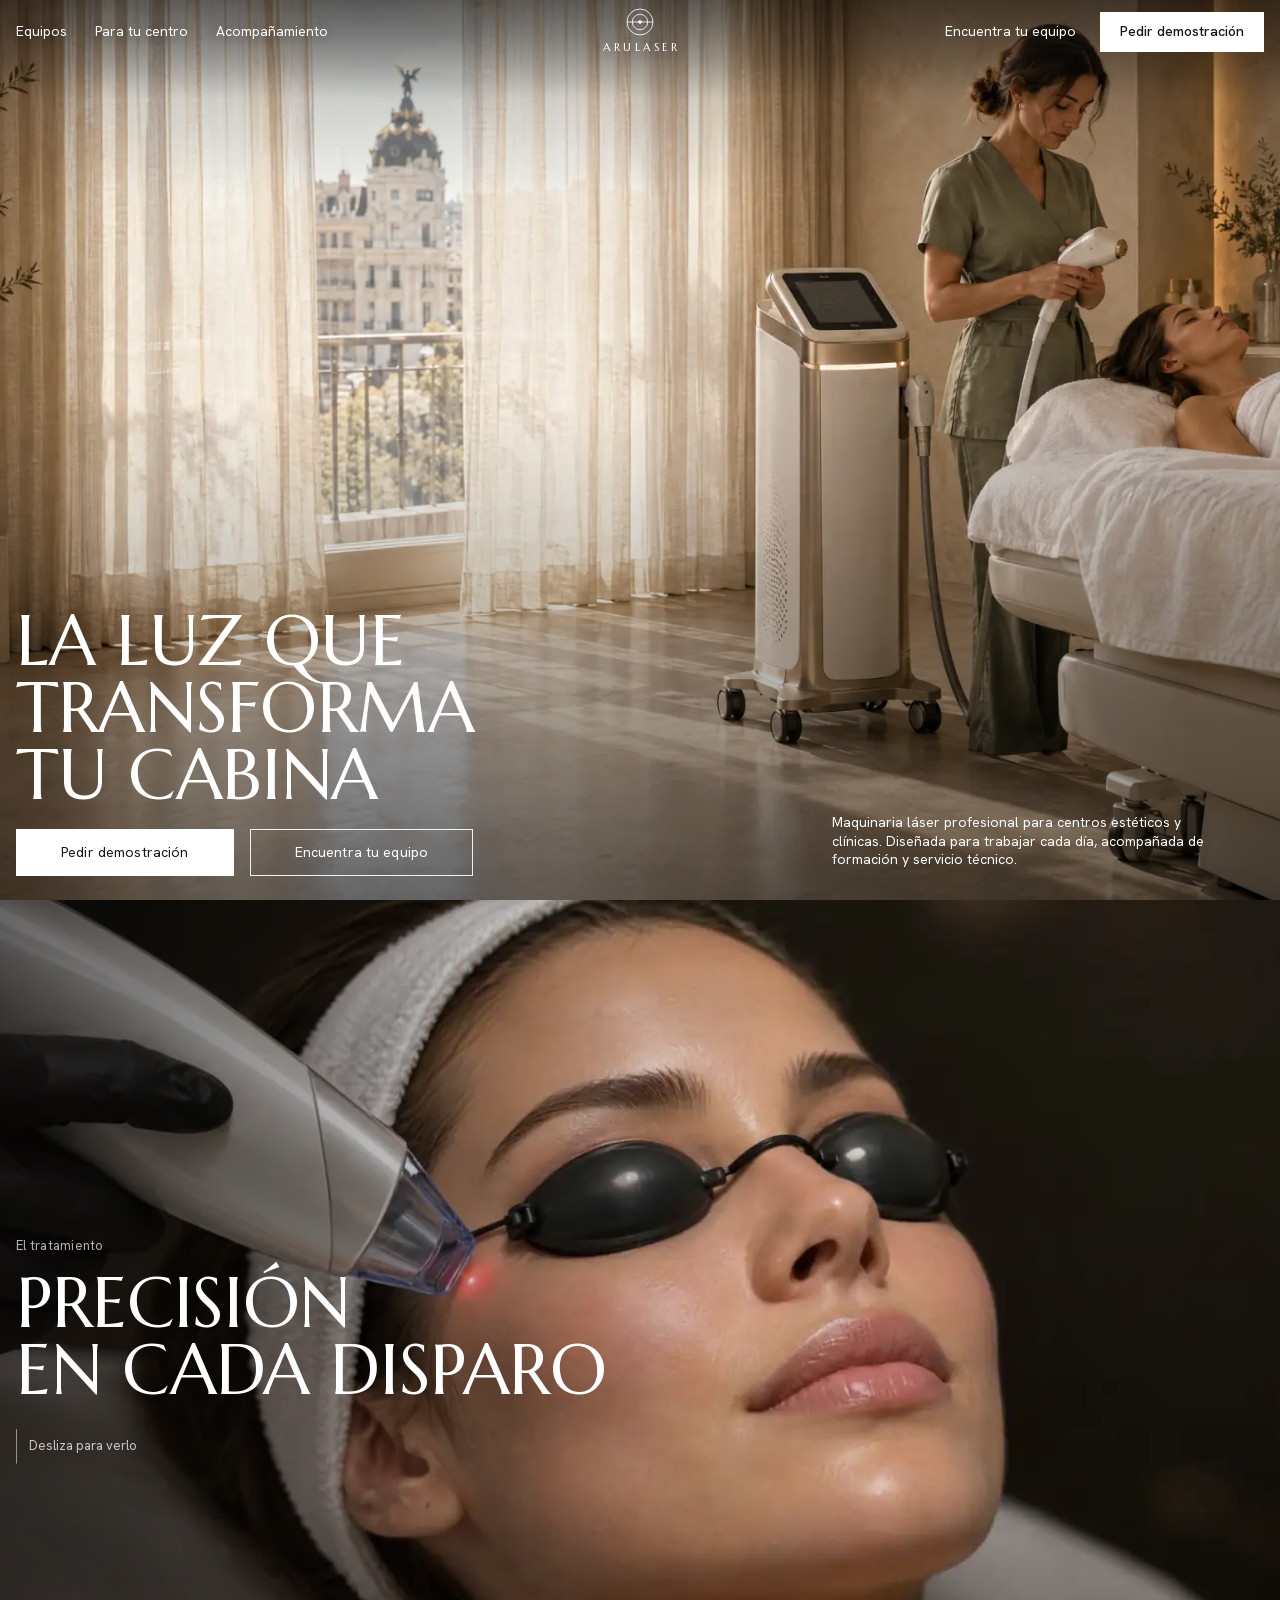
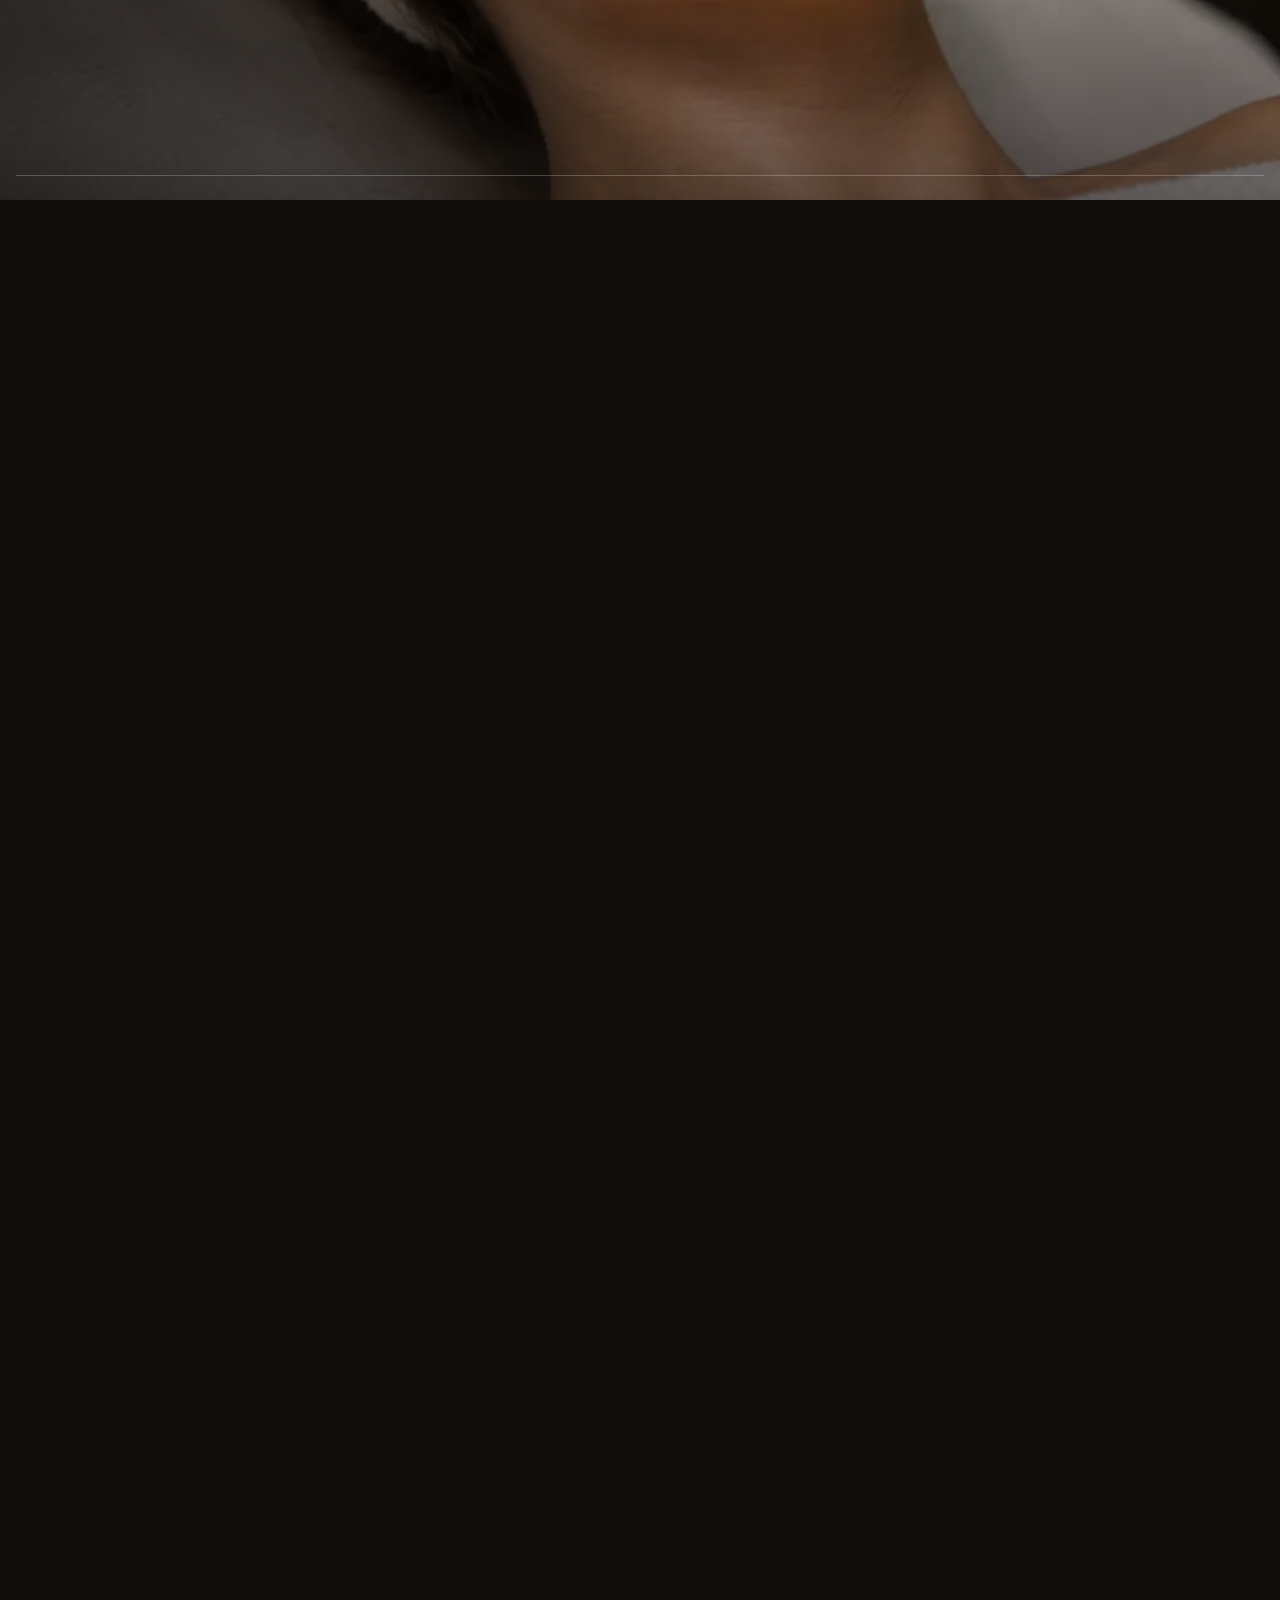
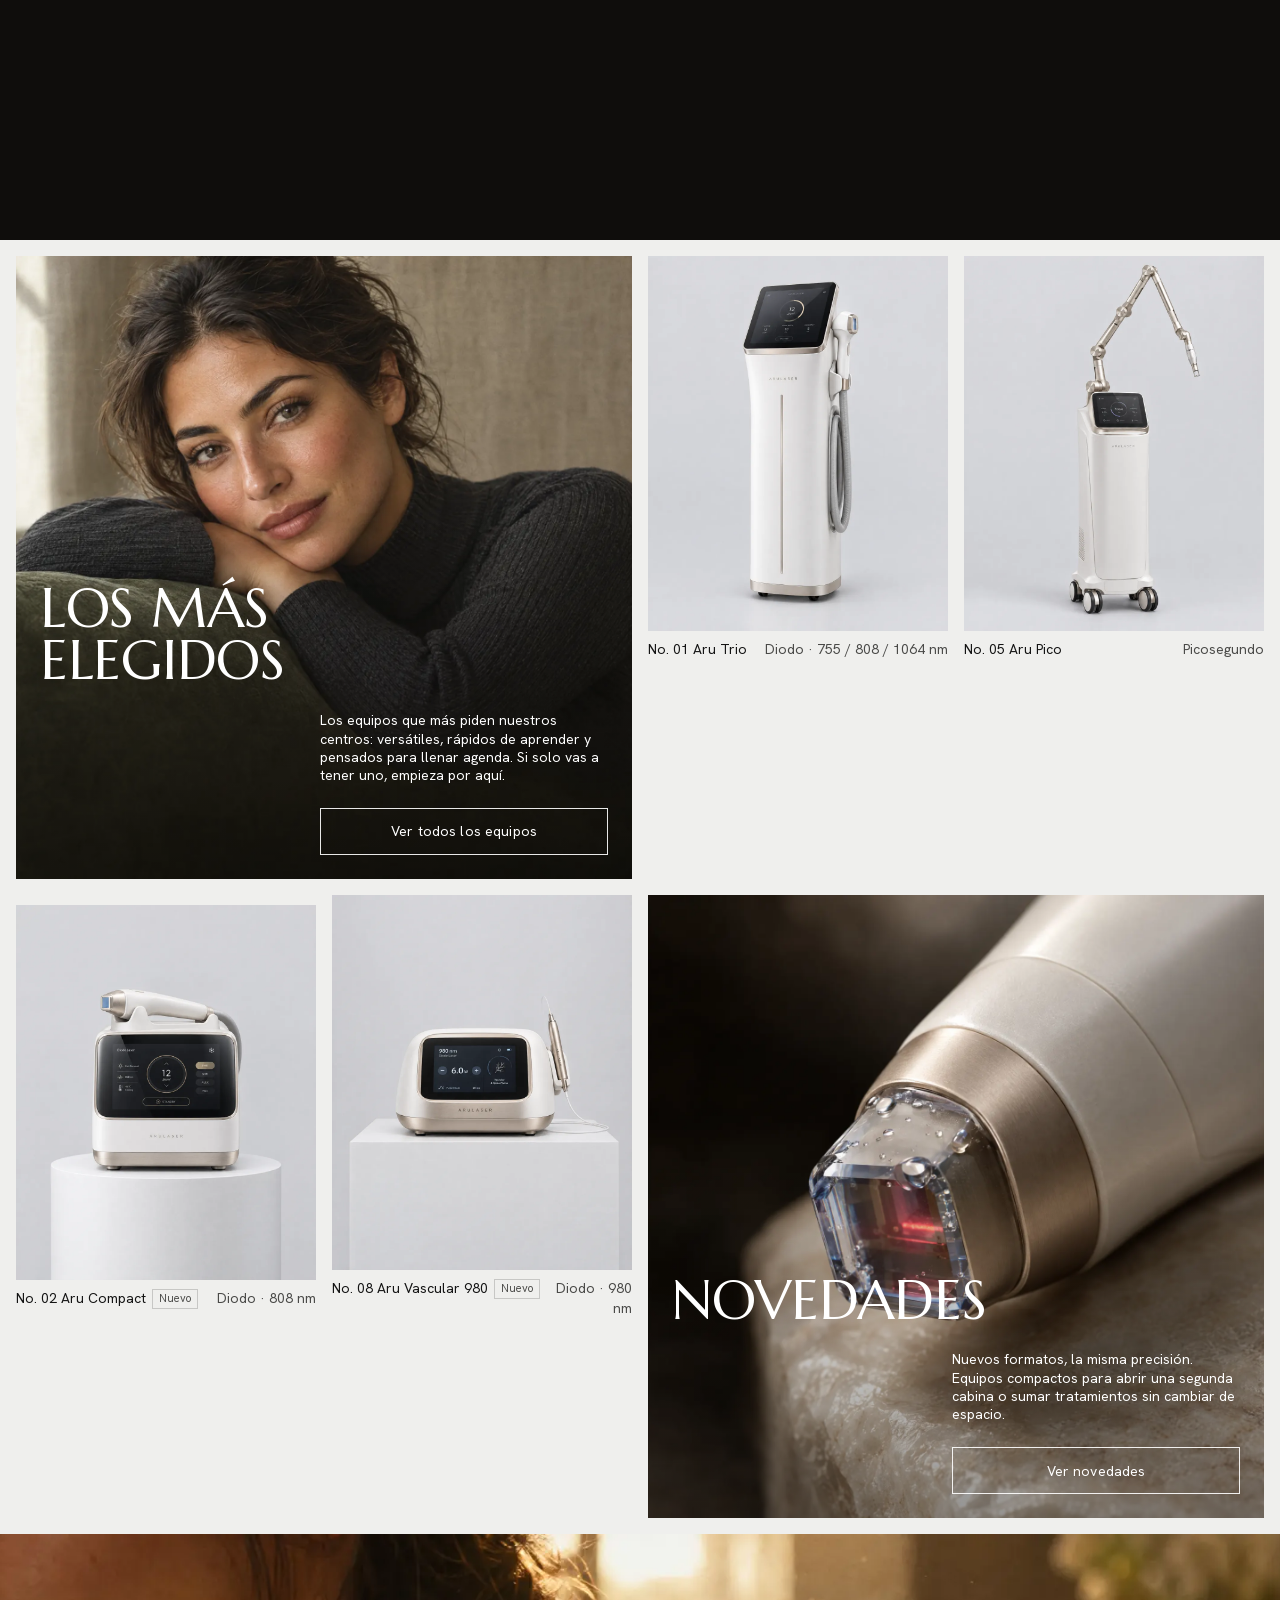
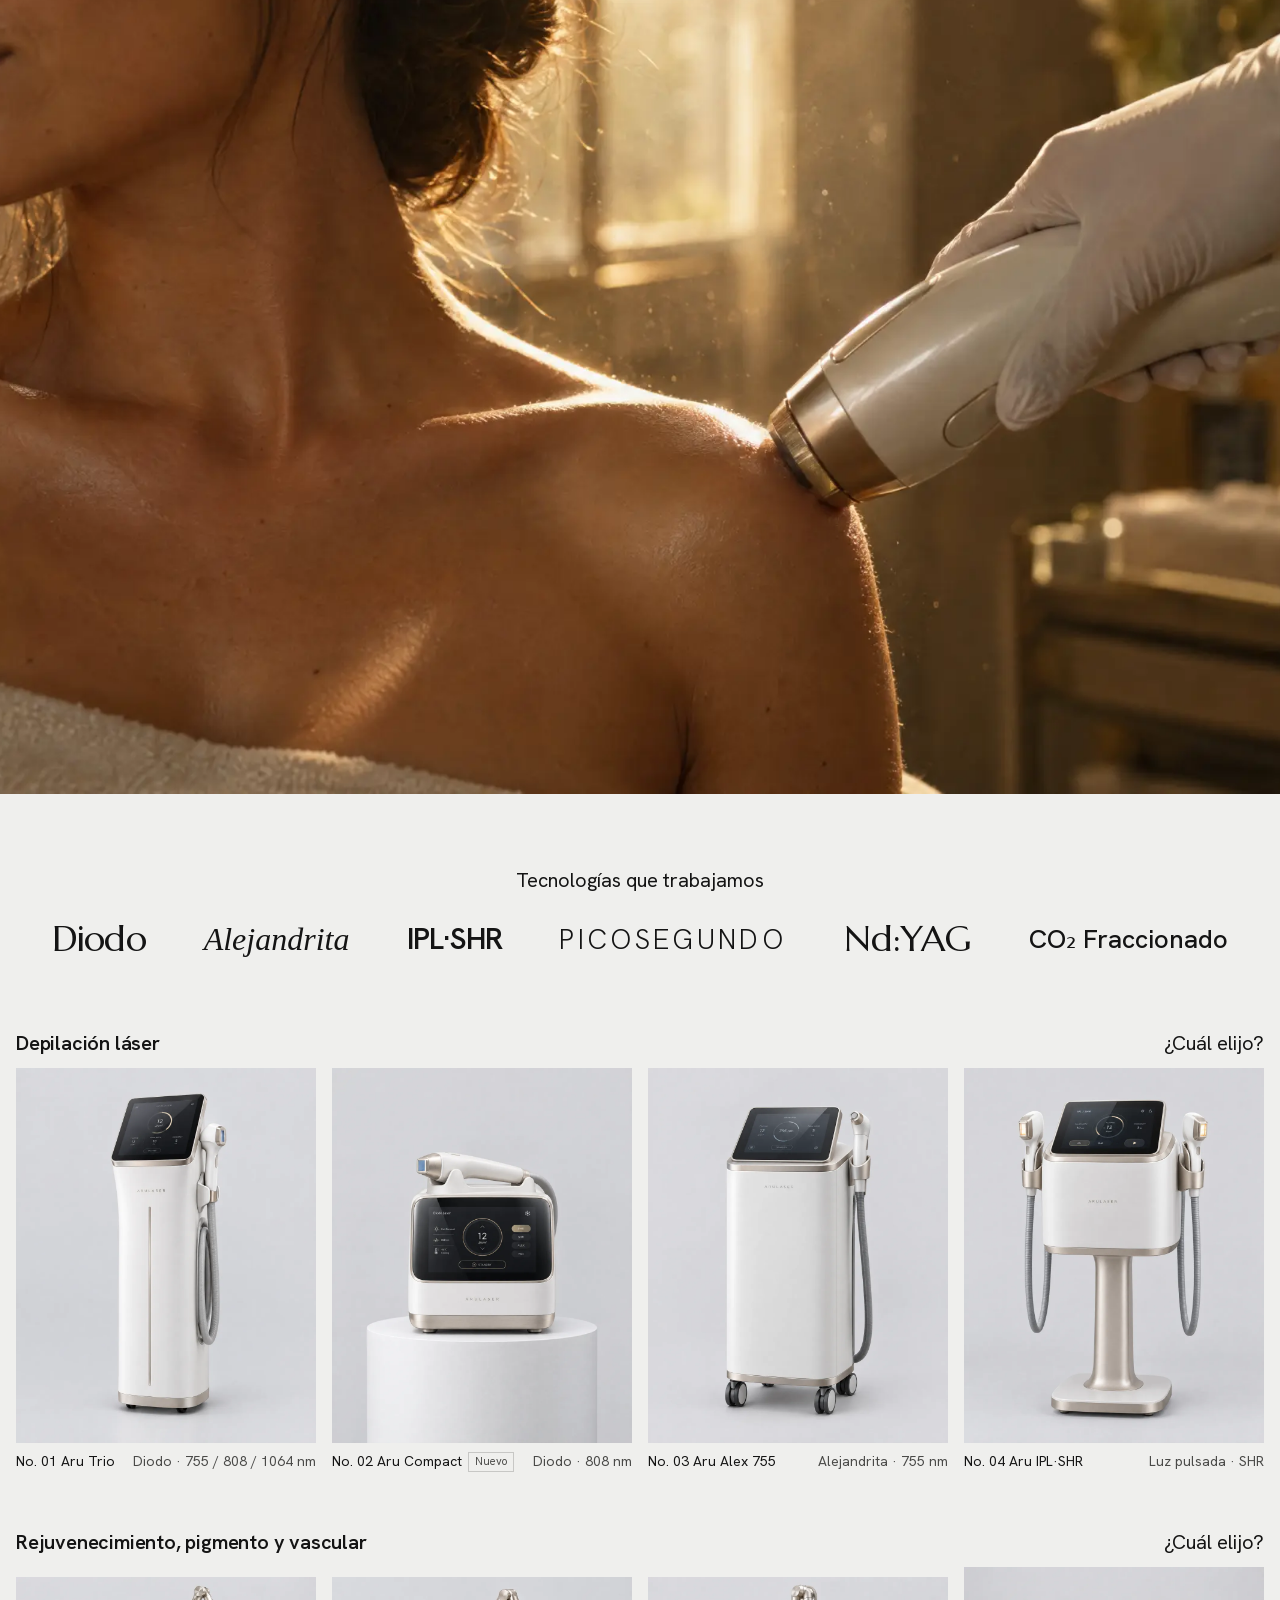
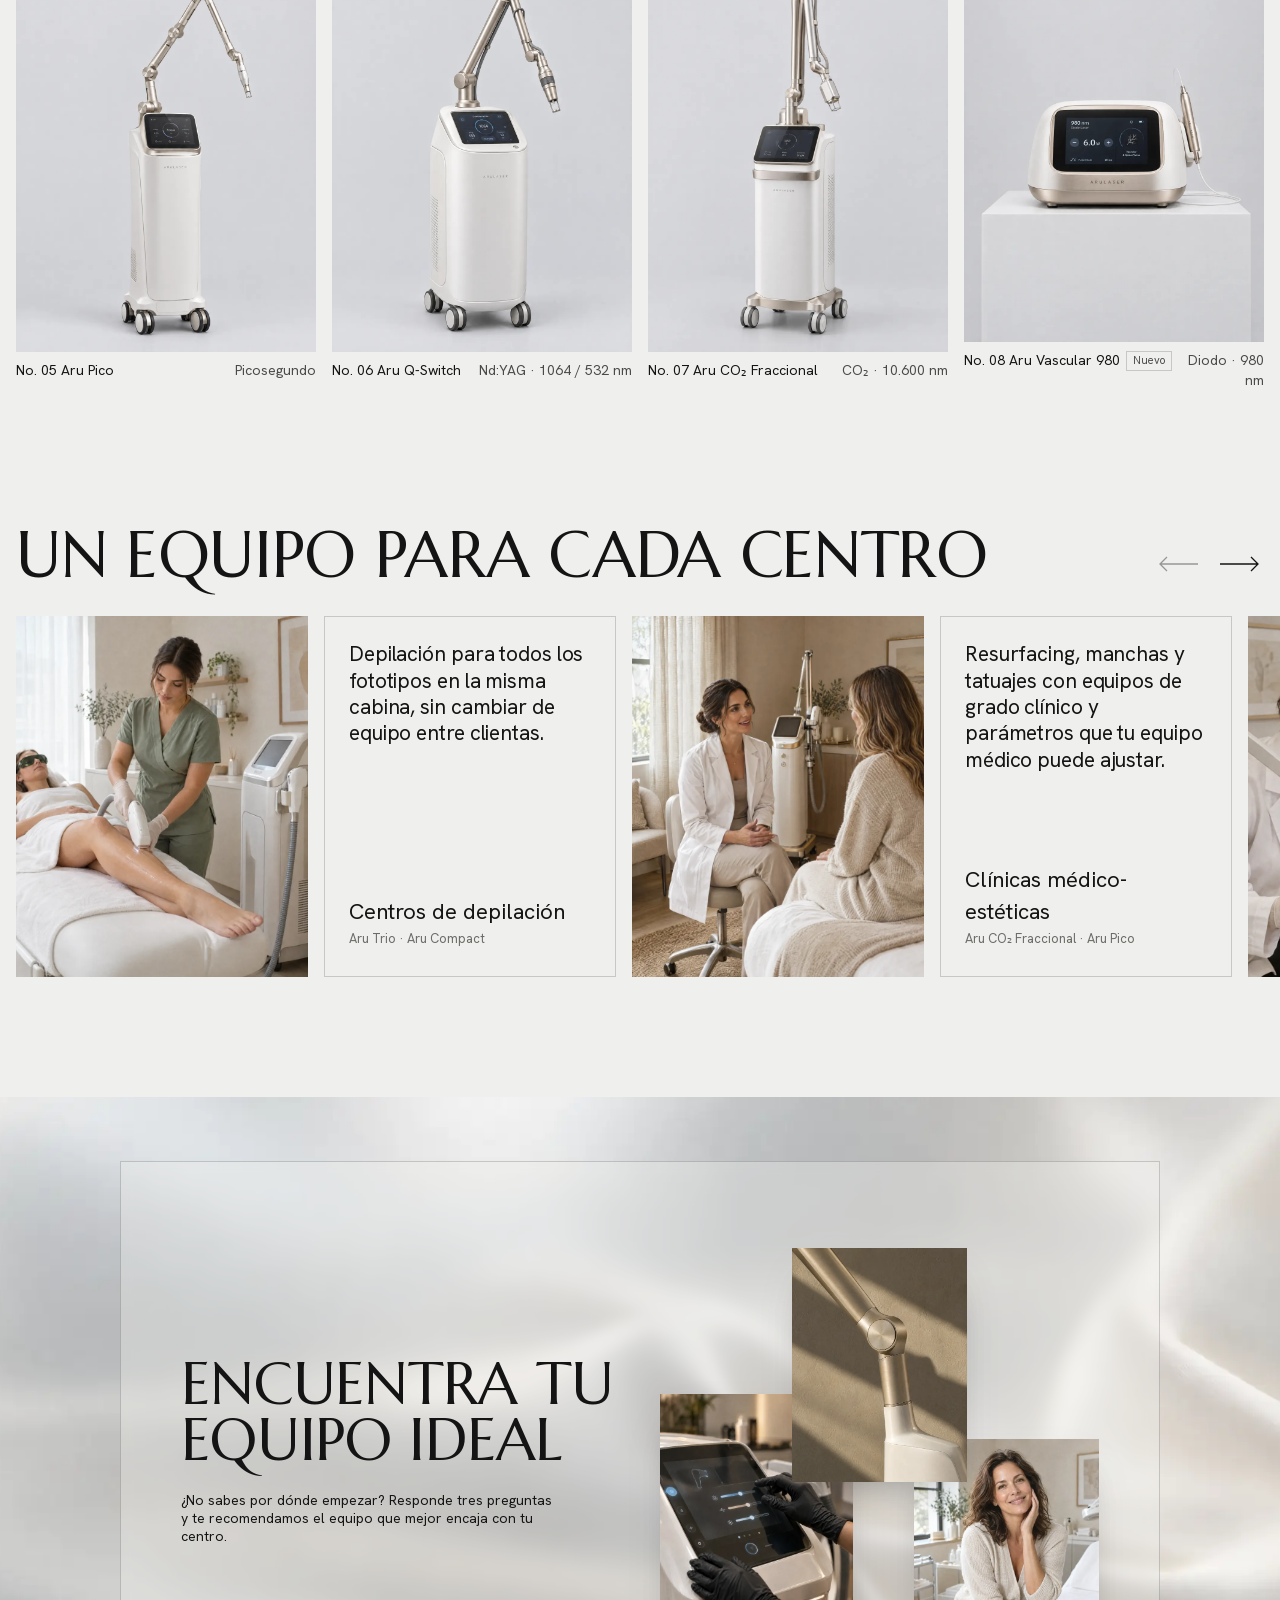
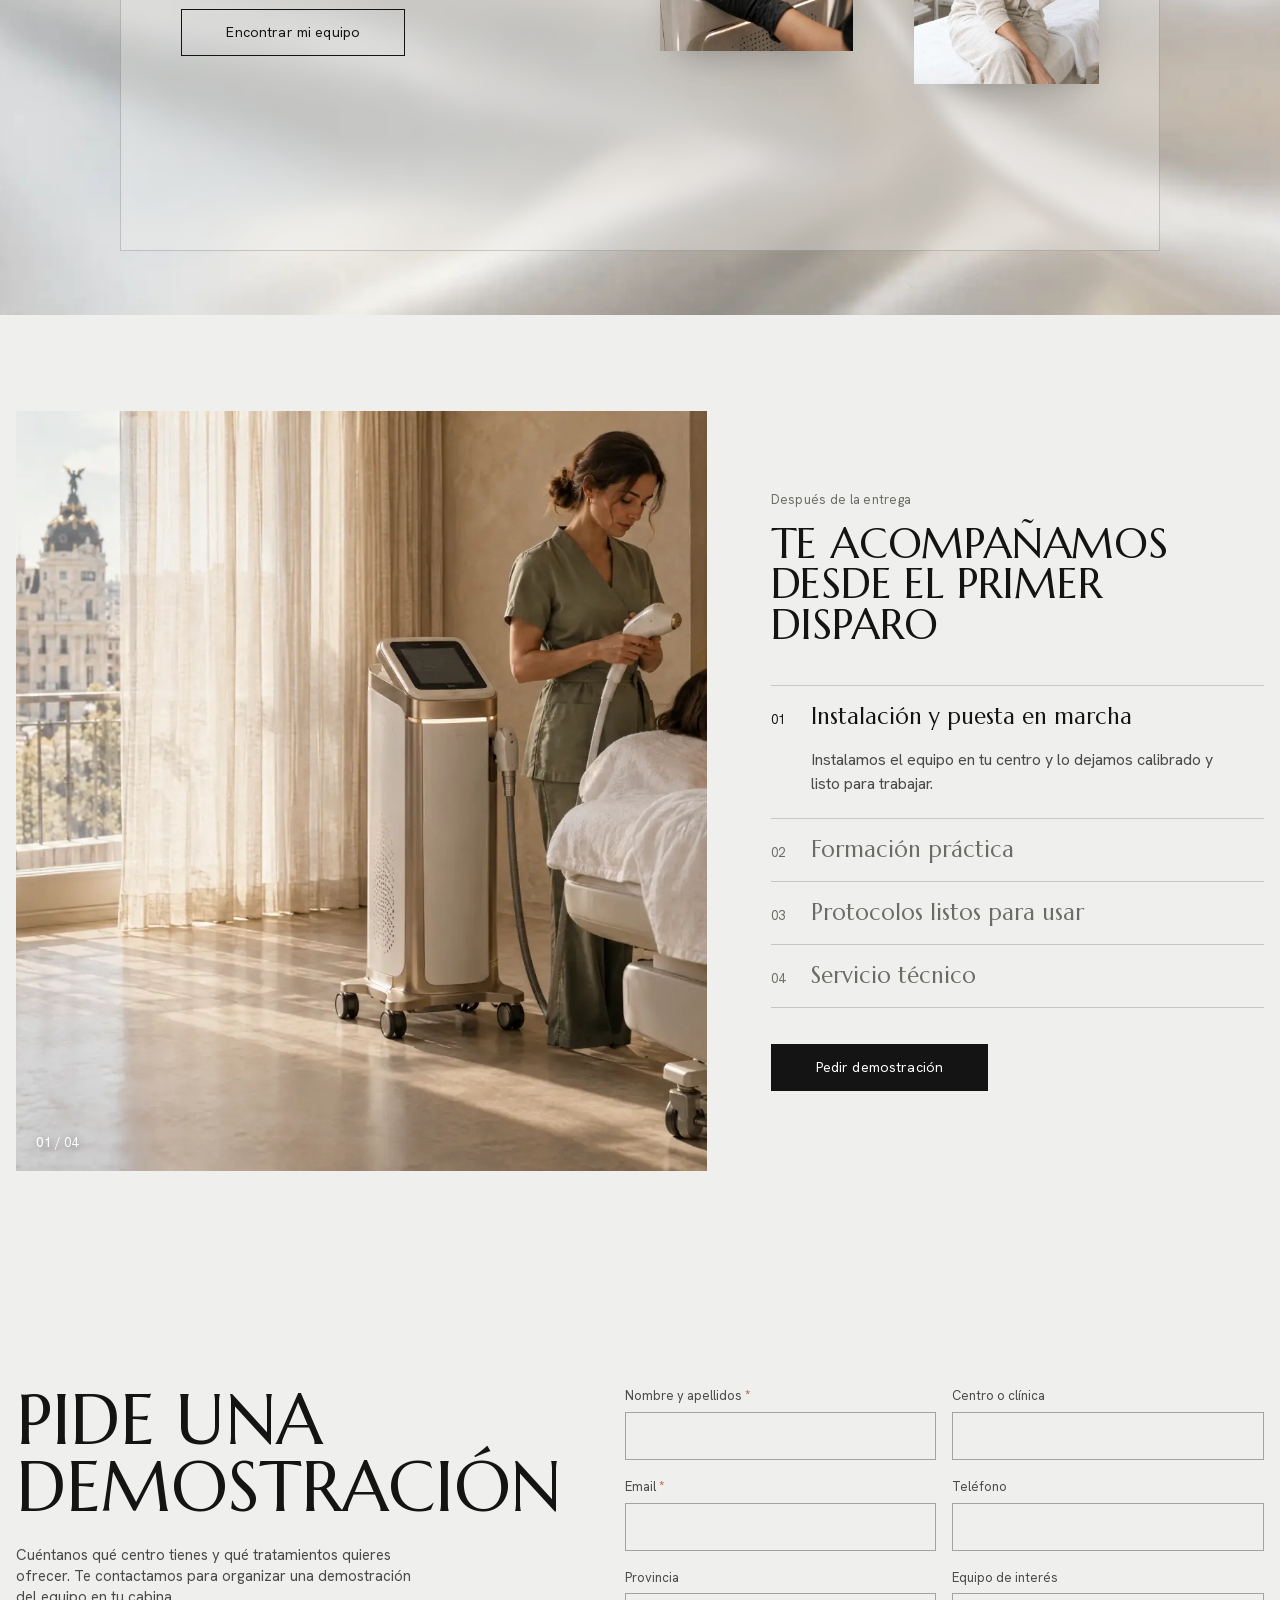
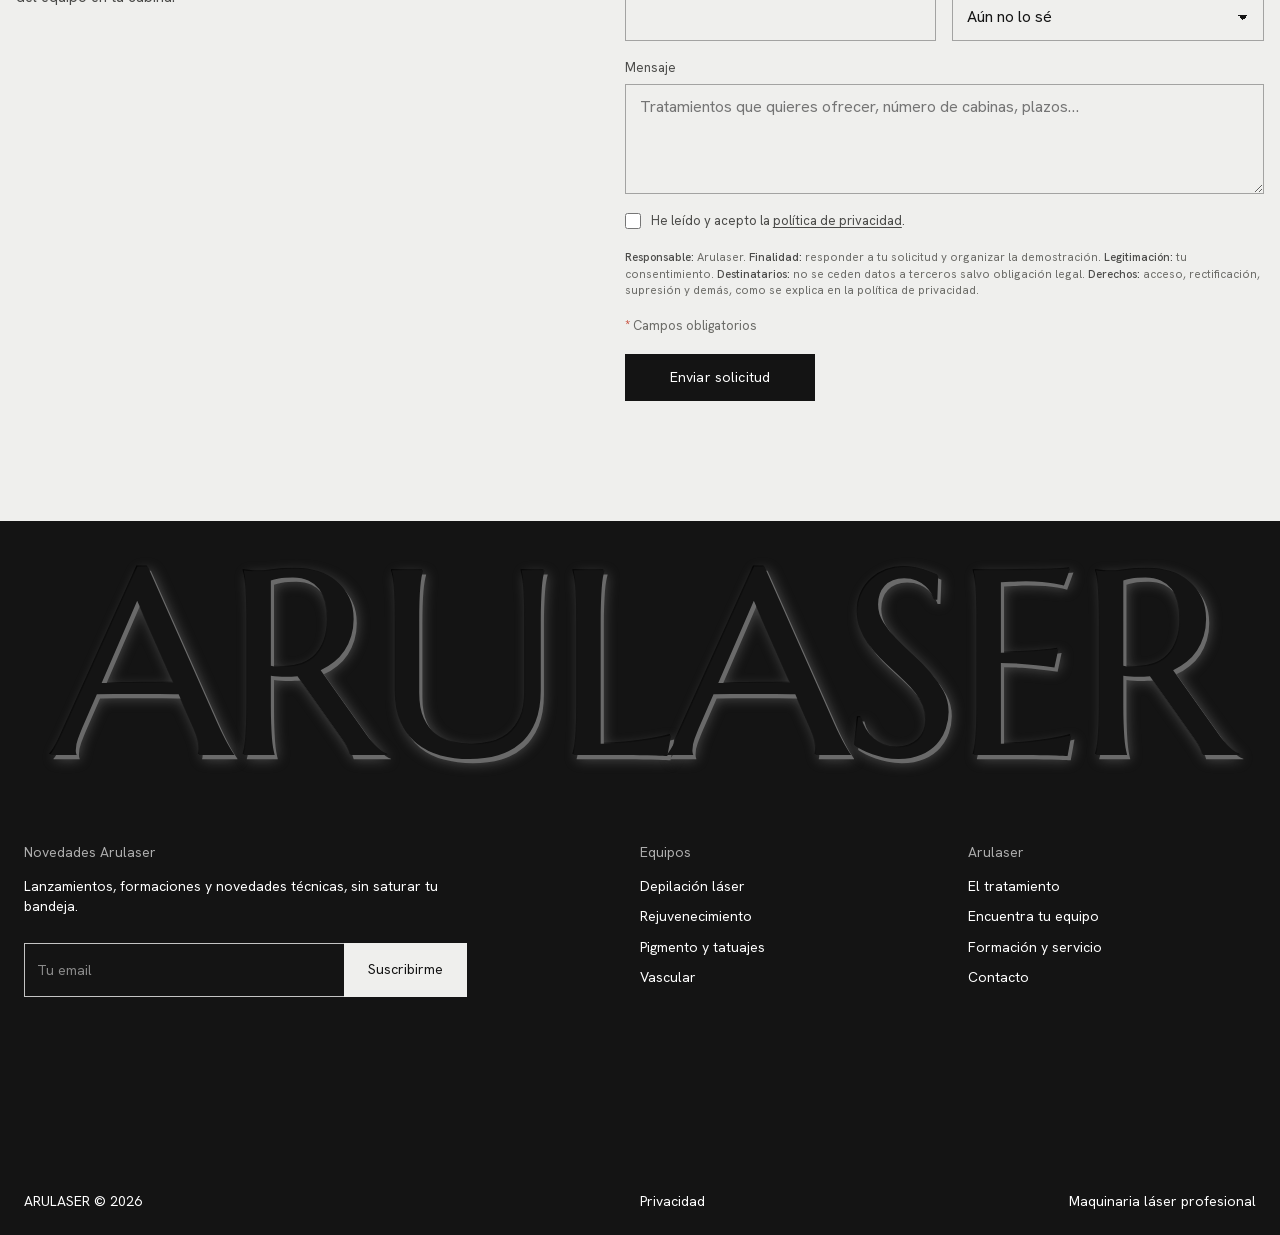
==== commit c8791b95: "feat: cabecera con fondo según sección y sección de acompañamiento con un solo medio - La cabecera d" ====
--- a/site/index.html
+++ b/site/index.html
@@ -17,7 +17,7 @@
   <link rel="preload" as="font" type="font/woff2" href="fonts/marcellus.woff2" crossorigin>
   <link rel="preload" as="font" type="font/woff2" href="fonts/hanken.woff2" crossorigin>
   <link rel="preload" as="image" href="img/hero.webp">
-  <link rel="stylesheet" href="css/styles.css?v=3">
+  <link rel="stylesheet" href="css/styles.css?v=4">
   <script type="application/ld+json">
   {"@context":"https://schema.org","@type":"Organization","name":"Arulaser","description":"Maquinaria láser profesional para centros estéticos y clínicas.","logo":"img/favicon.svg"}
   </script>
@@ -26,19 +26,19 @@
   <a class="skip" href="#equipos">Saltar al contenido</a>
 
   <!-- ============ CABECERA ============ -->
-  <header class="nav" id="nav">
+  <header class="nav is-top" id="nav">
     <nav class="nav__left" aria-label="Principal">
-      <a href="#equipos">Equipos</a>
-      <a href="#centros">Para tu centro</a>
-      <a href="#formacion">Formación</a>
+      <a href="#equipos" data-sections="equipos,coleccion-depilacion,coleccion-rejuvenecimiento">Equipos</a>
+      <a href="#centros" data-sections="centros,encuentra">Para tu centro</a>
+      <a href="#formacion" data-sections="formacion">Acompañamiento</a>
     </nav>
     <a class="nav__logo" href="#top" aria-label="Arulaser, inicio">
       <svg viewBox="0 0 40 40" aria-hidden="true"><circle cx="20" cy="20" r="18.5" fill="none" stroke="currentColor" stroke-width="1.2"/><circle cx="20" cy="20" r="11" fill="none" stroke="currentColor" stroke-width="1.2"/><path d="M1.5 20h37" stroke="currentColor" stroke-width="1.2"/><circle cx="20" cy="20" r="2.6" fill="currentColor"/></svg>
       <span>ARULASER</span>
     </a>
     <div class="nav__right">
-      <button type="button" class="linklike" data-open-quiz>Encuentra tu equipo</button>
-      <a href="#contacto" class="nav__cta">Contacto</a>
+      <button type="button" class="linklike nav__quiz" data-open-quiz>Encuentra tu equipo</button>
+      <a href="#contacto" class="nav__btn">Pedir demostración</a>
       <button class="nav__burger" type="button" aria-label="Abrir menú" aria-expanded="false" aria-controls="menu"><span></span><span></span></button>
     </div>
   </header>
@@ -47,14 +47,14 @@
     <a href="#equipos">Equipos</a>
     <a href="#tratamiento">El tratamiento</a>
     <a href="#centros">Para tu centro</a>
-    <a href="#formacion">Formación y servicio</a>
+    <a href="#formacion">Acompañamiento</a>
     <button type="button" class="linklike" data-open-quiz>Encuentra tu equipo</button>
-    <a href="#contacto">Contacto</a>
+    <a href="#contacto" class="btn btn--ink menu__cta">Pedir demostración</a>
   </div>
 
   <main id="top">
     <!-- ============ HERO ============ -->
-    <section class="hero">
+    <section class="hero" data-nav="dark">
       <video class="hero__media" autoplay muted loop playsinline preload="auto" poster="img/hero.webp" aria-hidden="true">
         <source src="video/hero-m.mp4" type="video/mp4" media="(max-width: 767px)">
         <source src="video/hero.mp4" type="video/mp4">
@@ -63,7 +63,7 @@
       <div class="hero__content">
         <h1 class="display reveal">La luz que<br>transforma<br>tu cabina</h1>
         <div class="hero__actions reveal">
-          <a class="btn btn--light" href="#equipos">Ver equipos</a>
+          <a class="btn btn--white" href="#contacto">Pedir demostración</a>
           <button type="button" class="btn btn--light" data-open-quiz>Encuentra tu equipo</button>
         </div>
       </div>
@@ -71,7 +71,7 @@
     </section>
 
     <!-- ============ VÍDEO SCROLL: TRATAMIENTO FACIAL ============ -->
-    <section class="scrolly" id="tratamiento" data-frames="151" aria-label="El tratamiento, fotograma a fotograma">
+    <section class="scrolly" data-nav="dark" id="tratamiento" data-frames="151" aria-label="El tratamiento, fotograma a fotograma">
       <div class="scrolly__sticky">
         <canvas class="scrolly__canvas" aria-hidden="true"></canvas>
         <img class="scrolly__fallback" src="img/face.webp" alt="Tratamiento láser facial: la pieza de mano con punta de zafiro recorre la mejilla de una clienta con gafas de protección.">
@@ -131,7 +131,7 @@
     </section>
 
     <!-- ============ FRANJA DE VÍDEO ============ -->
-    <section class="band" aria-hidden="true">
+    <section class="band" data-nav="dark" aria-hidden="true">
       <video class="lazy-video" muted loop playsinline preload="none" poster="img/band.webp">
         <source data-src="video/band.mp4" type="video/mp4">
       </video>
@@ -198,7 +198,7 @@
     </section>
 
     <!-- ============ QUIZ ============ -->
-    <section class="match">
+    <section class="match" id="encuentra">
       <img class="match__bg" src="img/quizbg.webp" alt="" loading="lazy" aria-hidden="true">
       <div class="match__box reveal">
         <div class="match__copy">
@@ -214,26 +214,42 @@
       </div>
     </section>
 
-    <!-- ============ FORMACIÓN / SERVICIO ============ -->
-    <section class="split" id="formacion">
-      <article class="split__tile">
-        <video class="lazy-video" muted loop playsinline preload="none" poster="img/formacion.webp" aria-hidden="true"><source data-src="video/formacion.mp4" type="video/mp4"></video>
-        <div class="split__shade"></div>
-        <h2>Formación</h2>
-        <div class="split__text">
-          <p>Te acompañamos en la puesta en marcha con formación práctica para tu equipo y protocolos listos para trabajar desde el primer día.</p>
-          <a href="#contacto">Pedir información</a>
-        </div>
-      </article>
-      <article class="split__tile">
-        <video class="lazy-video" muted loop playsinline preload="none" poster="img/historia.webp" aria-hidden="true"><source data-src="video/historia.mp4" type="video/mp4"></video>
-        <div class="split__shade"></div>
-        <h2 class="right">Servicio técnico</h2>
-        <div class="split__text">
-          <p>Revisiones, calibración y asistencia para que tu equipo esté siempre a punto. Una cabina parada es una agenda perdida.</p>
-          <a href="#contacto">Hablar con un técnico</a>
-        </div>
-      </article>
+    <!-- ============ ACOMPAÑAMIENTO ============ -->
+    <section class="care" id="formacion" aria-labelledby="care-t">
+      <div class="care__media reveal">
+        <figure class="care__layer is-on"><img src="img/hero.webp" alt="Equipo de depilación instalado en una cabina, junto a la camilla" loading="lazy" style="object-position: 64% 50%"></figure>
+        <figure class="care__layer"><video muted loop playsinline preload="none" poster="img/formacion.webp" aria-label="Una formadora explica los parámetros del equipo a dos esteticistas"><source data-src="video/formacion.mp4" type="video/mp4"></video></figure>
+        <figure class="care__layer"><img src="img/col1.webp" alt="Manos con guantes ajustando un protocolo en la pantalla táctil del equipo" loading="lazy"></figure>
+        <figure class="care__layer"><video muted loop playsinline preload="none" poster="img/historia.webp" aria-label="Un técnico calibra un equipo láser en el taller"><source data-src="video/historia.mp4" type="video/mp4"></video></figure>
+        <p class="care__count" aria-hidden="true"><b>01</b> / 04</p>
+      </div>
+      <div class="care__copy">
+        <p class="eyebrow">Después de la entrega</p>
+        <h2 id="care-t" class="display display--ink">Te acompañamos desde el primer disparo</h2>
+        <ol class="care__list">
+          <li class="is-on">
+            <button type="button" aria-expanded="true" aria-controls="care-d0"><span class="care__n">01</span><span class="care__t">Instalación y puesta en marcha</span></button>
+            <div class="care__d" id="care-d0"><p>Instalamos el equipo en tu centro y lo dejamos calibrado y listo para trabajar.</p></div>
+            <span class="care__bar" aria-hidden="true"></span>
+          </li>
+          <li>
+            <button type="button" aria-expanded="false" aria-controls="care-d1"><span class="care__n">02</span><span class="care__t">Formación práctica</span></button>
+            <div class="care__d" id="care-d1"><p>Formación en cabina para tu equipo, con casos reales y los parámetros de cada tratamiento.</p></div>
+            <span class="care__bar" aria-hidden="true"></span>
+          </li>
+          <li>
+            <button type="button" aria-expanded="false" aria-controls="care-d2"><span class="care__n">03</span><span class="care__t">Protocolos listos para usar</span></button>
+            <div class="care__d" id="care-d2"><p>Protocolos por fototipo y zona cargados en el equipo, para trabajar con seguridad desde el primer día.</p></div>
+            <span class="care__bar" aria-hidden="true"></span>
+          </li>
+          <li>
+            <button type="button" aria-expanded="false" aria-controls="care-d3"><span class="care__n">04</span><span class="care__t">Servicio técnico</span></button>
+            <div class="care__d" id="care-d3"><p>Revisiones, calibración y asistencia para que tu cabina no se pare. Una cabina parada es una agenda perdida.</p></div>
+            <span class="care__bar" aria-hidden="true"></span>
+          </li>
+        </ol>
+        <a class="btn btn--ink" href="#contacto">Pedir demostración</a>
+      </div>
     </section>
 
     <!-- ============ CONTACTO ============ -->
@@ -245,9 +261,9 @@
       <form class="form" id="form-contacto" action="enviar.php" method="post" novalidate>
         <input type="hidden" name="tipo" value="demostracion">
         <div class="hp" aria-hidden="true"><label>No rellenar <input type="text" name="web" tabindex="-1" autocomplete="off"></label></div>
-        <label class="field"><span>Nombre y apellidos</span><input name="nombre" required autocomplete="name"></label>
+        <label class="field"><span>Nombre y apellidos <i aria-hidden="true">*</i></span><input name="nombre" required autocomplete="name" data-msg="Indica tu nombre."></label>
         <label class="field"><span>Centro o clínica</span><input name="centro" autocomplete="organization"></label>
-        <label class="field"><span>Email</span><input name="email" type="email" required autocomplete="email"></label>
+        <label class="field"><span>Email <i aria-hidden="true">*</i></span><input name="email" type="email" required autocomplete="email" inputmode="email" data-msg="Introduce un email válido, por ejemplo nombre@centro.es."></label>
         <label class="field"><span>Teléfono</span><input name="telefono" type="tel" autocomplete="tel"></label>
         <label class="field"><span>Provincia</span><input name="provincia" autocomplete="address-level2"></label>
         <label class="field"><span>Equipo de interés</span>
@@ -256,8 +272,9 @@
           </select>
         </label>
         <label class="field field--wide"><span>Mensaje</span><textarea name="mensaje" rows="4" placeholder="Tratamientos que quieres ofrecer, número de cabinas, plazos…"></textarea></label>
-        <label class="check field--wide"><input type="checkbox" name="privacidad" required> <span>He leído y acepto la <button type="button" class="linklike u" data-open-privacy>política de privacidad</button>.</span></label>
+        <label class="check field--wide"><input type="checkbox" name="privacidad" required data-msg="Acepta la política de privacidad para poder enviarla."> <span>He leído y acepto la <button type="button" class="linklike u" data-open-privacy>política de privacidad</button>.</span></label>
         <p class="legal field--wide"><strong>Responsable:</strong> Arulaser. <strong>Finalidad:</strong> responder a tu solicitud y organizar la demostración. <strong>Legitimación:</strong> tu consentimiento. <strong>Destinatarios:</strong> no se ceden datos a terceros salvo obligación legal. <strong>Derechos:</strong> acceso, rectificación, supresión y demás, como se explica en la política de privacidad.</p>
+        <p class="form__req field--wide"><i aria-hidden="true">*</i> Campos obligatorios</p>
         <div class="form__foot field--wide">
           <button class="btn btn--ink" type="submit">Enviar solicitud</button>
           <p class="form__status" role="status" aria-live="polite"></p>
@@ -267,11 +284,11 @@
   </main>
 
   <!-- ============ PIE ============ -->
-  <footer class="footer">
+  <footer class="footer" data-nav="dark">
     <div class="footer__word" aria-hidden="true">ARULASER</div>
     <div class="footer__grid">
       <div class="footer__news">
-        <h3>Novedades Arulaser</h3>
+        <h2 class="footer__h">Novedades Arulaser</h2>
         <p>Lanzamientos, formaciones y novedades técnicas, sin saturar tu bandeja.</p>
         <form class="news" action="enviar.php" method="post" novalidate>
           <input type="hidden" name="tipo" value="newsletter">
@@ -284,7 +301,7 @@
         <p class="news__status" role="status" aria-live="polite"></p>
       </div>
       <div>
-        <h3>Equipos</h3>
+        <h2 class="footer__h">Equipos</h2>
         <ul>
           <li><a href="#coleccion-depilacion">Depilación láser</a></li>
           <li><a href="#coleccion-rejuvenecimiento">Rejuvenecimiento</a></li>
@@ -293,7 +310,7 @@
         </ul>
       </div>
       <div>
-        <h3>Arulaser</h3>
+        <h2 class="footer__h">Arulaser</h2>
         <ul>
           <li><a href="#tratamiento">El tratamiento</a></li>
           <li><button type="button" class="linklike" data-open-quiz>Encuentra tu equipo</button></li>
@@ -399,6 +416,6 @@
     </div>
   </dialog>
 
-  <script src="js/main.js?v=2" defer></script>
+  <script src="js/main.js?v=3" defer></script>
 </body>
 </html>
--- a/site/css/styles.css
+++ b/site/css/styles.css
@@ -12,7 +12,9 @@
   --card: #e4e4e6;
   --ink: #141414;
   --ink-2: #4a4a48;
-  --muted: #8a8a86;
+  --muted: #6b6b67;
+  --error: #c2341f;
+  --nav-h: 64px;
   --line: rgba(20, 20, 20, .18);
   --dark: #141414;
   --laser: #e5432d;
@@ -68,47 +70,79 @@
   transition: background .35s var(--ease), color .35s var(--ease), border-color .35s var(--ease);
 }
 .btn:hover { background: var(--ink); color: #fff; }
+.btn[aria-busy="true"] { opacity: .6; pointer-events: none; }
 .btn--light { border-color: rgba(255,255,255,.9); color: #fff; }
 .btn--light:hover { background: #fff; color: var(--ink); }
+.btn--white { background: #fff; color: var(--ink); border-color: #fff; }
+.btn--white:hover { background: #e6e6e3; color: var(--ink); }
 .btn--ink { background: var(--ink); color: #fff; }
 .btn--ink:hover { background: #2c2c2a; }
 .btn--block { width: 100%; }
 
-/* ---------- Cabecera ---------- */
+/* ---------- Cabecera ----------
+   Transparente solo sobre el hero; al bajar toma fondo esmerilado,
+   claro u oscuro según la sección que tenga debajo. Se oculta al
+   bajar y vuelve al subir para no tapar el contenido. */
 .nav {
   position: fixed; inset: 0 0 auto 0; z-index: 50;
   display: grid; grid-template-columns: 1fr auto 1fr; align-items: center;
-  padding: 18px var(--gutter);
-  color: #fff;
-  mix-blend-mode: difference;
-  font-size: 14px;
-}
-.nav__left { display: flex; gap: 24px; }
+  height: var(--nav-h); padding: 0 var(--gutter);
+  color: #fff; font-size: 14px;
+  border-bottom: 1px solid transparent;
+  transition: background-color .35s var(--ease), color .35s var(--ease), border-color .35s var(--ease), transform .45s var(--ease);
+}
+.nav.is-light {
+  color: var(--ink); background: rgba(239, 239, 237, .9); border-bottom-color: rgba(20, 20, 20, .08);
+  -webkit-backdrop-filter: saturate(1.4) blur(16px); backdrop-filter: saturate(1.4) blur(16px);
+}
+.nav.is-dark {
+  color: #fff; background: rgba(16, 14, 13, .74); border-bottom-color: rgba(255, 255, 255, .08);
+  -webkit-backdrop-filter: saturate(1.2) blur(16px); backdrop-filter: saturate(1.2) blur(16px);
+}
+.nav.is-top::before {
+  content: ""; position: absolute; inset: 0 0 -36px 0; z-index: -1; pointer-events: none;
+  background: linear-gradient(180deg, rgba(10, 8, 7, .5) 0%, rgba(10, 8, 7, .22) 60%, rgba(10, 8, 7, 0) 100%);
+}
+.nav.is-top { text-shadow: 0 1px 12px rgba(0, 0, 0, .35); }
+.nav.is-top .nav__btn { text-shadow: none; }
+.nav.is-hidden { transform: translateY(-101%); }
+.nav:focus-within { transform: none; }
+.nav__left { display: flex; gap: 28px; }
 .nav__right { display: flex; gap: 24px; justify-content: flex-end; align-items: center; }
-.nav a, .nav .linklike { position: relative; }
-.nav__left a::after, .nav__right > a::after, .nav__right > .linklike::after {
-  content: ""; position: absolute; left: 0; right: 0; bottom: -3px; height: 1px; background: currentColor;
-  transform: scaleX(0); transform-origin: left; transition: transform .4s var(--ease);
-}
-.nav__left a:hover::after, .nav__right > a:hover::after, .nav__right > .linklike:hover::after { transform: scaleX(1); }
-.nav__logo { display: flex; flex-direction: column; align-items: center; gap: 5px; }
-.nav__logo svg { width: 30px; height: 30px; }
+.nav__left a, .nav__quiz { position: relative; display: inline-flex; align-items: center; min-height: 44px; }
+.nav__left a::after, .nav__quiz::after {
+  content: ""; position: absolute; left: 0; right: 0; bottom: 10px; height: 1px; background: currentColor;
+  transform: scaleX(0); transform-origin: left; transition: transform .3s var(--ease);
+}
+.nav__left a:hover::after, .nav__quiz:hover::after, .nav__left a[aria-current="true"]::after { transform: scaleX(1); }
+.nav__btn {
+  display: inline-flex; align-items: center; height: 40px; padding: 0 20px;
+  background: #fff; color: var(--ink); font-weight: 500;
+  transition: background-color .3s var(--ease), color .3s var(--ease);
+}
+.nav__btn:hover { background: #e6e6e3; }
+.nav.is-light .nav__btn { background: var(--ink); color: #fff; }
+.nav.is-light .nav__btn:hover { background: #2c2c2a; }
+.nav__logo { display: flex; flex-direction: column; align-items: center; gap: 4px; }
+.nav__logo svg { width: 28px; height: 28px; }
 .nav__logo span { font-family: var(--serif); font-size: 11px; letter-spacing: .32em; margin-right: -.32em; }
-.nav__burger { display: none; width: 28px; height: 20px; position: relative; }
-.nav__burger span { position: absolute; left: 0; right: 0; height: 1px; background: currentColor; transition: transform .35s var(--ease), top .35s var(--ease); }
-.nav__burger span:first-child { top: 6px; }
-.nav__burger span:last-child { top: 13px; }
-.nav__burger[aria-expanded="true"] span:first-child { top: 10px; transform: rotate(45deg); }
-.nav__burger[aria-expanded="true"] span:last-child { top: 10px; transform: rotate(-45deg); }
+.nav__burger { display: none; width: 44px; height: 44px; position: relative; margin-right: -8px; }
+.nav__burger span { position: absolute; left: 8px; right: 8px; height: 1.5px; background: currentColor; transition: transform .3s var(--ease), top .3s var(--ease); }
+.nav__burger span:first-child { top: 17px; }
+.nav__burger span:last-child { top: 26px; }
+.nav__burger[aria-expanded="true"] span:first-child { top: 21px; transform: rotate(45deg); }
+.nav__burger[aria-expanded="true"] span:last-child { top: 21px; transform: rotate(-45deg); }
+[id] { scroll-margin-top: calc(var(--nav-h) + 8px); }
 
 .menu {
   position: fixed; inset: 0; z-index: 45; background: var(--bg);
   display: flex; flex-direction: column; justify-content: center; gap: 18px;
-  padding: 90px var(--gutter) 40px;
+  padding: calc(var(--nav-h) + 24px) var(--gutter) 40px;
   font-family: var(--serif); text-transform: uppercase; font-size: 34px; line-height: 1;
 }
 .menu[hidden] { display: none; }
 .menu .linklike { text-align: left; text-transform: uppercase; }
+.menu .menu__cta { margin-top: 20px; font-family: var(--sans); text-transform: none; font-size: 16px; min-height: 52px; }
 
 /* ---------- Hero ---------- */
 .hero { position: relative; height: 100vh; height: 100svh; min-height: 560px; overflow: hidden; background: #2b2722; color: #fff; }
@@ -200,7 +234,7 @@
 .centers__head { display: flex; justify-content: space-between; align-items: end; padding: 0 var(--gutter); margin-bottom: 30px; }
 .centers__head .display { font-size: clamp(40px, 5vw, 72px); }
 .arrows { display: flex; gap: 14px; }
-.arrow { width: 44px; height: 24px; opacity: .35; transition: opacity .3s; }
+.arrow { display: inline-flex; align-items: center; justify-content: center; width: 48px; height: 44px; opacity: .4; transition: opacity .3s; }
 .arrow:hover, .arrow.is-on { opacity: 1; }
 .arrow svg { width: 40px; height: 16px; }
 .carousel {
@@ -236,26 +270,38 @@
 .match__box:hover .c1 { transform: translate(-6px, 6px) rotate(-1deg); }
 .match__box:hover .c3 { transform: translate(6px, 6px) rotate(1deg); }
 
-/* ---------- Formación / servicio ---------- */
-.split { display: grid; grid-template-columns: 1fr 1fr; }
-.split__tile { position: relative; aspect-ratio: 720 / 760; overflow: hidden; color: #fff; background: #2b2722; }
-.split__tile video { position: absolute; inset: 0; width: 100%; height: 100%; object-fit: cover; }
-.split__shade { position: absolute; inset: 0; background: linear-gradient(180deg, rgba(0,0,0,.42) 0%, rgba(0,0,0,0) 40%, rgba(0,0,0,0) 60%, rgba(0,0,0,.45) 100%); }
-.split__tile h2 { position: absolute; top: 24px; left: var(--gutter); font-size: 20px; font-weight: 400; }
-.split__tile h2.right { left: auto; right: var(--gutter); }
-.split__text { position: absolute; left: var(--gutter); right: var(--gutter); bottom: 28px; max-width: 360px; font-size: 18px; line-height: 1.3; }
-.split__tile:last-child .split__text { left: auto; text-align: right; }
-.split__text a { display: inline-block; margin-top: 14px; border-bottom: 1px solid rgba(255,255,255,.7); padding-bottom: 2px; }
+/* ---------- Acompañamiento: un solo medio en pantalla ---------- */
+.care { display: grid; grid-template-columns: minmax(0, 7fr) minmax(0, 5fr); gap: clamp(32px, 5vw, 80px); align-items: center; padding: 96px var(--gutter); }
+.care__media { position: relative; height: min(calc(100vh - 140px), 820px); min-height: 520px; overflow: hidden; background: #2b2722; }
+.care__layer { position: absolute; inset: 0; margin: 0; opacity: 0; transform: scale(1.035); transition: opacity .7s var(--ease), transform 1.4s var(--ease); }
+.care__layer.is-on { opacity: 1; transform: none; }
+.care__layer img, .care__layer video { width: 100%; height: 100%; object-fit: cover; }
+.care__count { position: absolute; left: 20px; bottom: 18px; z-index: 2; margin: 0; color: #fff; font-size: 13px; letter-spacing: .04em; text-shadow: 0 1px 8px rgba(0,0,0,.45); }
+.care__count b { font-weight: 500; }
+.care__copy .display { font-size: clamp(34px, 3.3vw, 50px); max-width: 520px; }
+.care__list { margin: 40px 0 36px; border-top: 1px solid var(--line); }
+.care__list li { position: relative; border-bottom: 1px solid var(--line); }
+.care__list button { display: flex; align-items: baseline; gap: 18px; width: 100%; min-height: 60px; padding: 18px 0; text-align: left; color: var(--muted); transition: color .25s var(--ease); }
+.care__list button:hover, .care__list li.is-on button { color: var(--ink); }
+.care__n { font-size: 13px; letter-spacing: .04em; min-width: 22px; }
+.care__t { font-family: var(--serif); font-size: clamp(21px, 1.75vw, 26px); line-height: 1.15; }
+.care__d { display: grid; grid-template-rows: 0fr; transition: grid-template-rows .45s var(--ease); }
+.care__d > p { overflow: hidden; padding-left: 40px; font-size: 16px; line-height: 1.5; color: var(--ink-2); max-width: 460px; }
+.care__list li.is-on .care__d { grid-template-rows: 1fr; }
+.care__list li.is-on .care__d > p { padding-bottom: 22px; }
+.care__bar { position: absolute; left: 0; right: 0; bottom: -1px; height: 1px; background: var(--ink); transform: scaleX(0); transform-origin: left; }
+.care.is-auto .care__list li.is-on .care__bar { animation: carebar var(--care-t, 7s) linear forwards; }
+@keyframes carebar { to { transform: scaleX(1); } }
 
 /* ---------- Contacto ---------- */
 .contact { display: grid; grid-template-columns: 1fr 1.25fr; gap: 64px; padding: 120px var(--gutter) 120px; }
 .contact__intro p { max-width: 400px; margin-top: 24px; font-size: 15px; line-height: 1.4; color: var(--ink-2); }
-.form { display: grid; grid-template-columns: 1fr 1fr; gap: 18px 16px; align-content: start; }
-.field { display: grid; gap: 6px; font-size: 13px; color: var(--ink-2); }
+.form { display: grid; grid-template-columns: 1fr 1fr; gap: 18px 16px; align-content: start; align-items: start; }
+.field { display: grid; gap: 6px; align-content: start; font-size: 13px; color: var(--ink-2); }
 .field--wide { grid-column: 1 / -1; }
 .field input, .field select, .field textarea {
   width: 100%; min-height: 48px; padding: 12px 14px;
-  font: 400 15px/1.3 var(--sans); color: var(--ink);
+  font: 400 16px/1.3 var(--sans); color: var(--ink);
   background: transparent; border: 1px solid rgba(20,20,20,.35); border-radius: 0;
   -webkit-appearance: none; appearance: none;
   transition: border-color .25s;
@@ -263,16 +309,22 @@
 .field select { background-image: linear-gradient(45deg, transparent 50%, var(--ink) 50%), linear-gradient(-45deg, transparent 50%, var(--ink) 50%); background-position: calc(100% - 20px) 21px, calc(100% - 15px) 21px; background-size: 5px 5px; background-repeat: no-repeat; padding-right: 40px; }
 .field textarea { resize: vertical; min-height: 110px; }
 .field input:focus, .field select:focus, .field textarea:focus { outline: none; border-color: var(--ink); }
-.field.is-bad input { border-color: var(--laser); }
-.check { display: flex; gap: 10px; align-items: flex-start; font-size: 13px; color: var(--ink-2); }
+.field.is-bad input, .field.is-bad select { border-color: var(--error); }
+.field__msg { font-size: 13px; color: var(--error); }
+.field span i, .form__req i { font-style: normal; color: var(--error); }
+.form__req { font-size: 13px; color: var(--muted); }
+.check { display: flex; flex-wrap: wrap; gap: 4px 10px; align-items: flex-start; font-size: 13px; color: var(--ink-2); }
 .check input { width: 16px; height: 16px; margin: 1px 0 0; accent-color: var(--ink); flex: none; }
-.check.is-bad { color: var(--laser); }
+.check.is-bad { color: var(--error); }
+.check .field__msg { flex-basis: 100%; padding-left: 26px; }
+.check .field__msg:empty { display: none; }
 .legal { font-size: 11.5px; line-height: 1.45; color: var(--muted); }
 .legal strong { font-weight: 500; color: var(--ink-2); }
 .form__foot { display: flex; gap: 20px; align-items: center; flex-wrap: wrap; }
 .form__status { font-size: 14px; }
 .form__status.ok, .news__status.ok { color: #2f6b3a; }
-.form__status.err, .news__status.err { color: var(--laser); }
+.form__status.err { color: var(--error); }
+.news__status.err { color: #ff8b78; }
 
 /* ---------- Pie ---------- */
 .footer { background: var(--dark); color: #fff; padding: 24px 24px 24px; overflow: hidden; }
@@ -284,7 +336,7 @@
   user-select: none;
 }
 .footer__grid { display: grid; grid-template-columns: 2fr 1fr 1fr; gap: 40px; }
-.footer h3 { font-size: 14px; font-weight: 400; color: rgba(255,255,255,.65); margin-bottom: 14px; }
+.footer__h { font-size: 14px; font-weight: 400; color: rgba(255,255,255,.65); margin-bottom: 14px; }
 .footer__news p { font-size: 14px; max-width: 440px; margin-bottom: 26px; }
 .footer ul { display: grid; gap: 10px; font-size: 14px; }
 .footer ul a:hover, .footer ul .linklike:hover { text-decoration: underline; text-underline-offset: 3px; }
@@ -368,11 +420,13 @@
 @media (max-width: 767px) {
   body { font-size: 15px; }
   .m-only { display: inline; }
-  .nav { grid-template-columns: 1fr auto 1fr; padding: 14px var(--gutter); }
-  .nav__left > *, .nav__right > .linklike, .nav__right > .nav__cta { display: none; }
+  :root { --nav-h: 58px; }
+  .nav__left a, .nav__quiz, .nav__btn { display: none; }
   .nav__burger { display: block; }
-  .nav__logo svg { width: 26px; height: 26px; }
-  .nav.menu-open { mix-blend-mode: normal; color: var(--ink); }
+  .nav__logo svg { width: 24px; height: 24px; }
+  .nav.menu-open { color: var(--ink); background: var(--bg); border-bottom-color: rgba(20,20,20,.08); transform: none; }
+  .nav.menu-open::before { display: none; }
+  .nav.menu-open { text-shadow: none; }
 
   .display { font-size: clamp(40px, 12vw, 56px); }
   .hero__content { bottom: 20px; right: var(--gutter); }
@@ -415,9 +469,14 @@
 .match__copy p { margin: 18px 0 28px; }
   .match__collage { height: 320px; }
 
-  .split { grid-template-columns: 1fr; }
-  .split__tile { aspect-ratio: 4 / 5; }
-
+  .care { grid-template-columns: 1fr; gap: 28px; padding: 72px var(--gutter) 80px; }
+  .care__media { height: auto; min-height: 0; aspect-ratio: 4 / 4.4; }
+  .care__copy .display { font-size: clamp(34px, 9.6vw, 44px); }
+  .care__list { margin: 28px 0 28px; }
+  .care__copy .btn { width: 100%; }
+  .care__d > p { padding-left: 40px; }
+  .footer ul a, .footer ul .linklike { display: inline-block; padding: 6px 0; }
+  body { font-size: 16px; }
   .contact { padding: 80px var(--gutter); }
   .form { grid-template-columns: 1fr; }
   .form__foot .btn { width: 100%; }
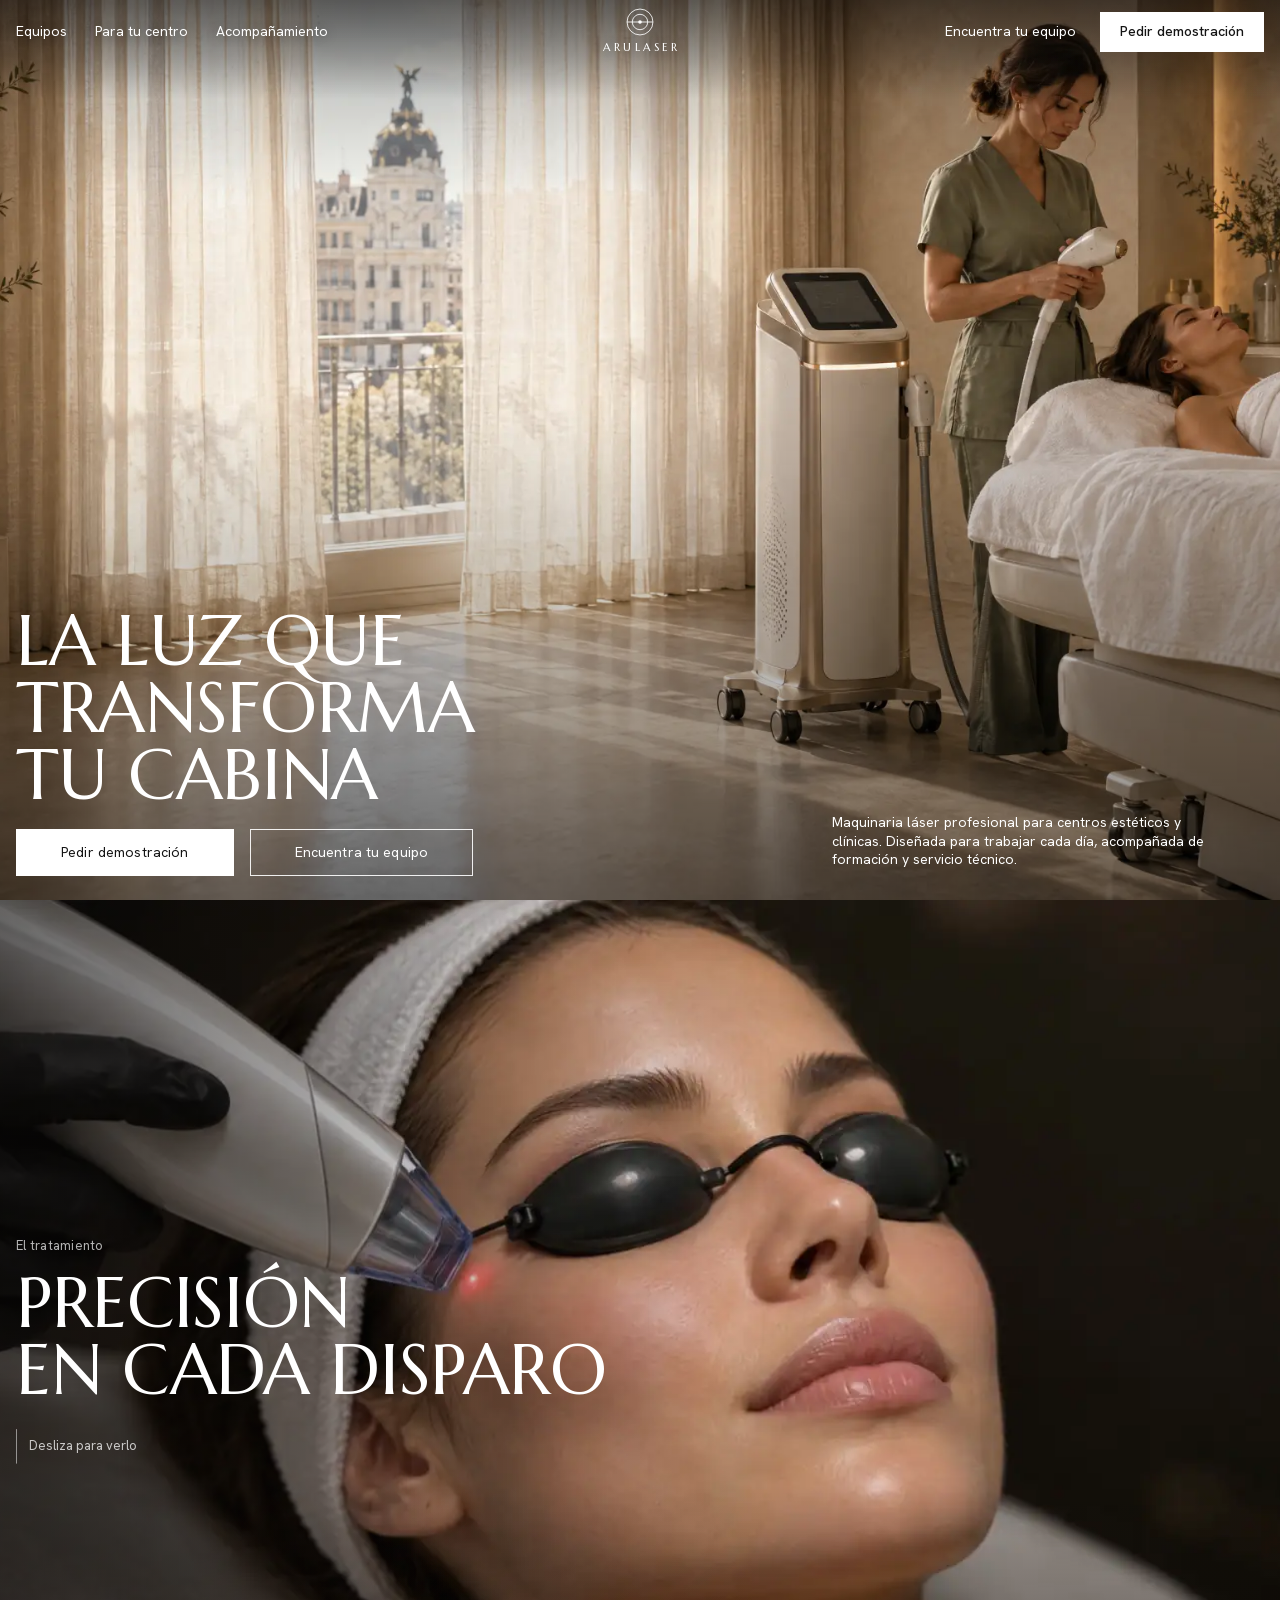
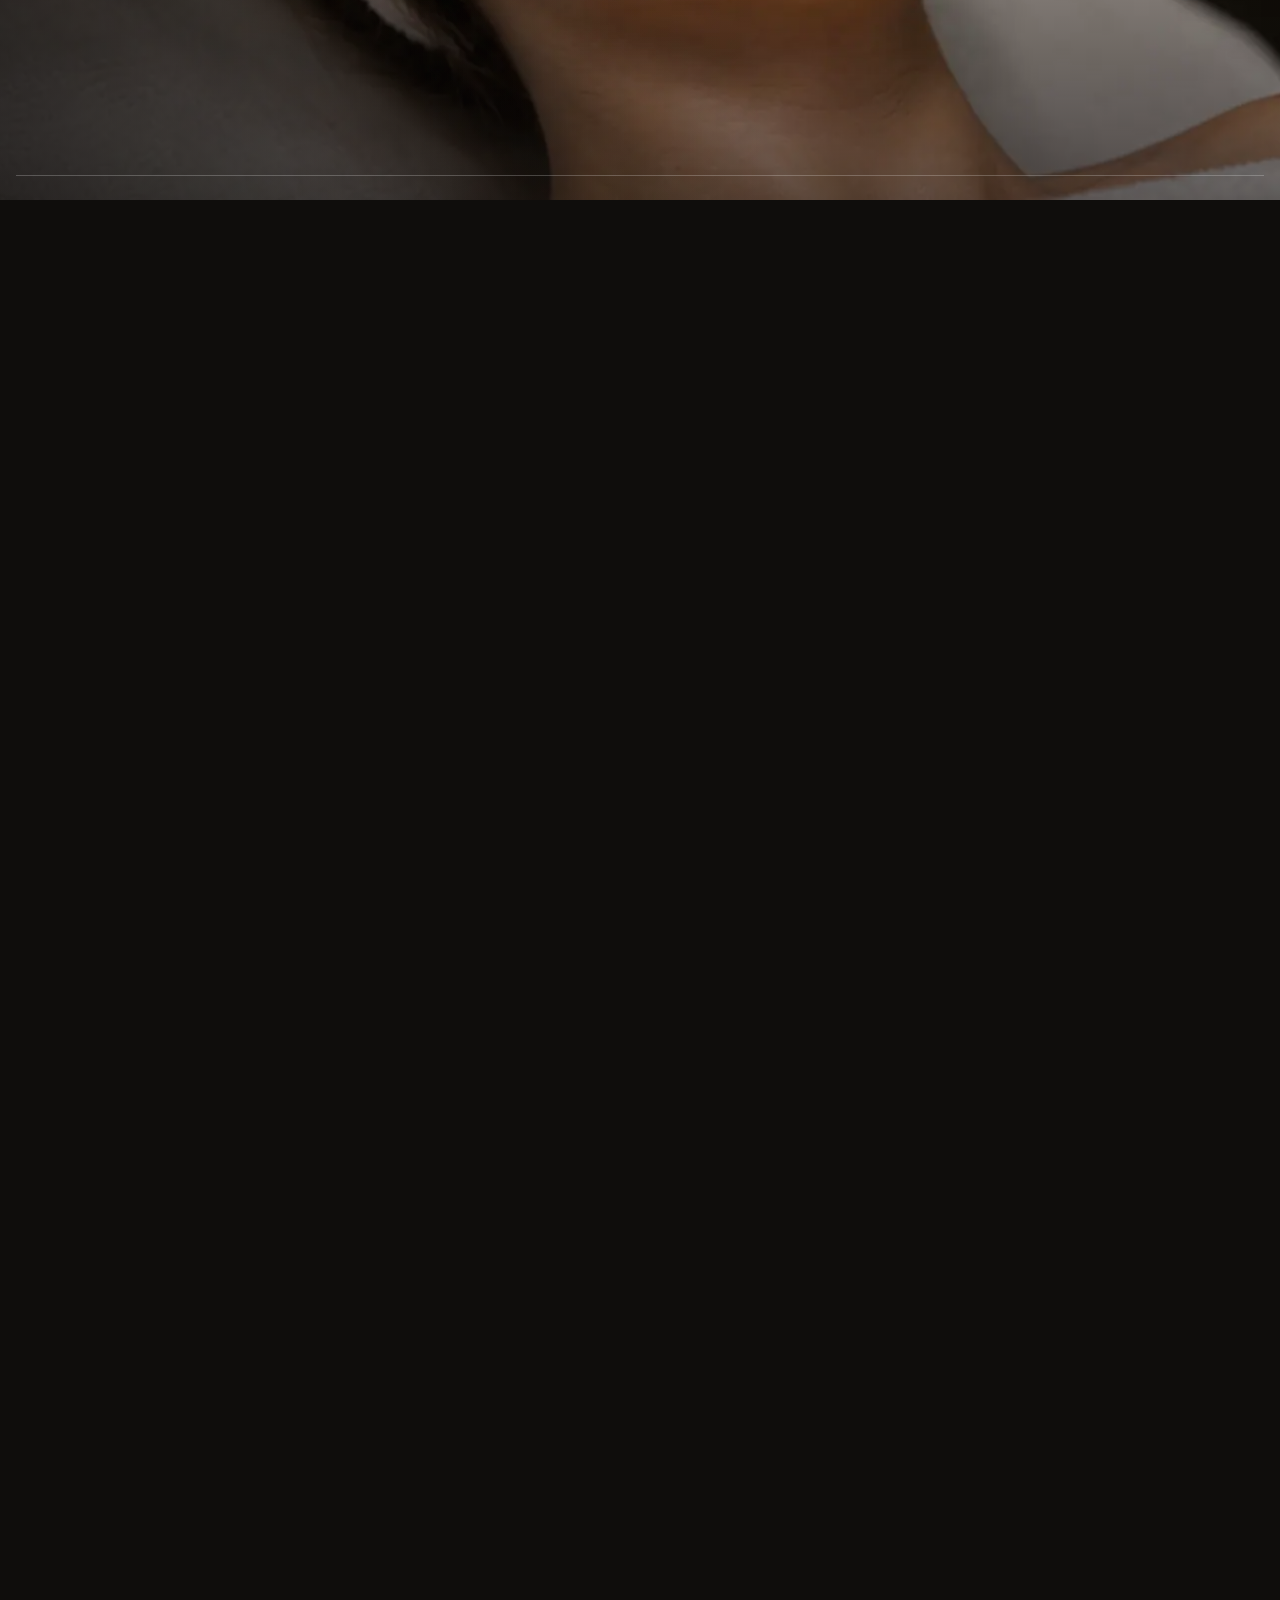
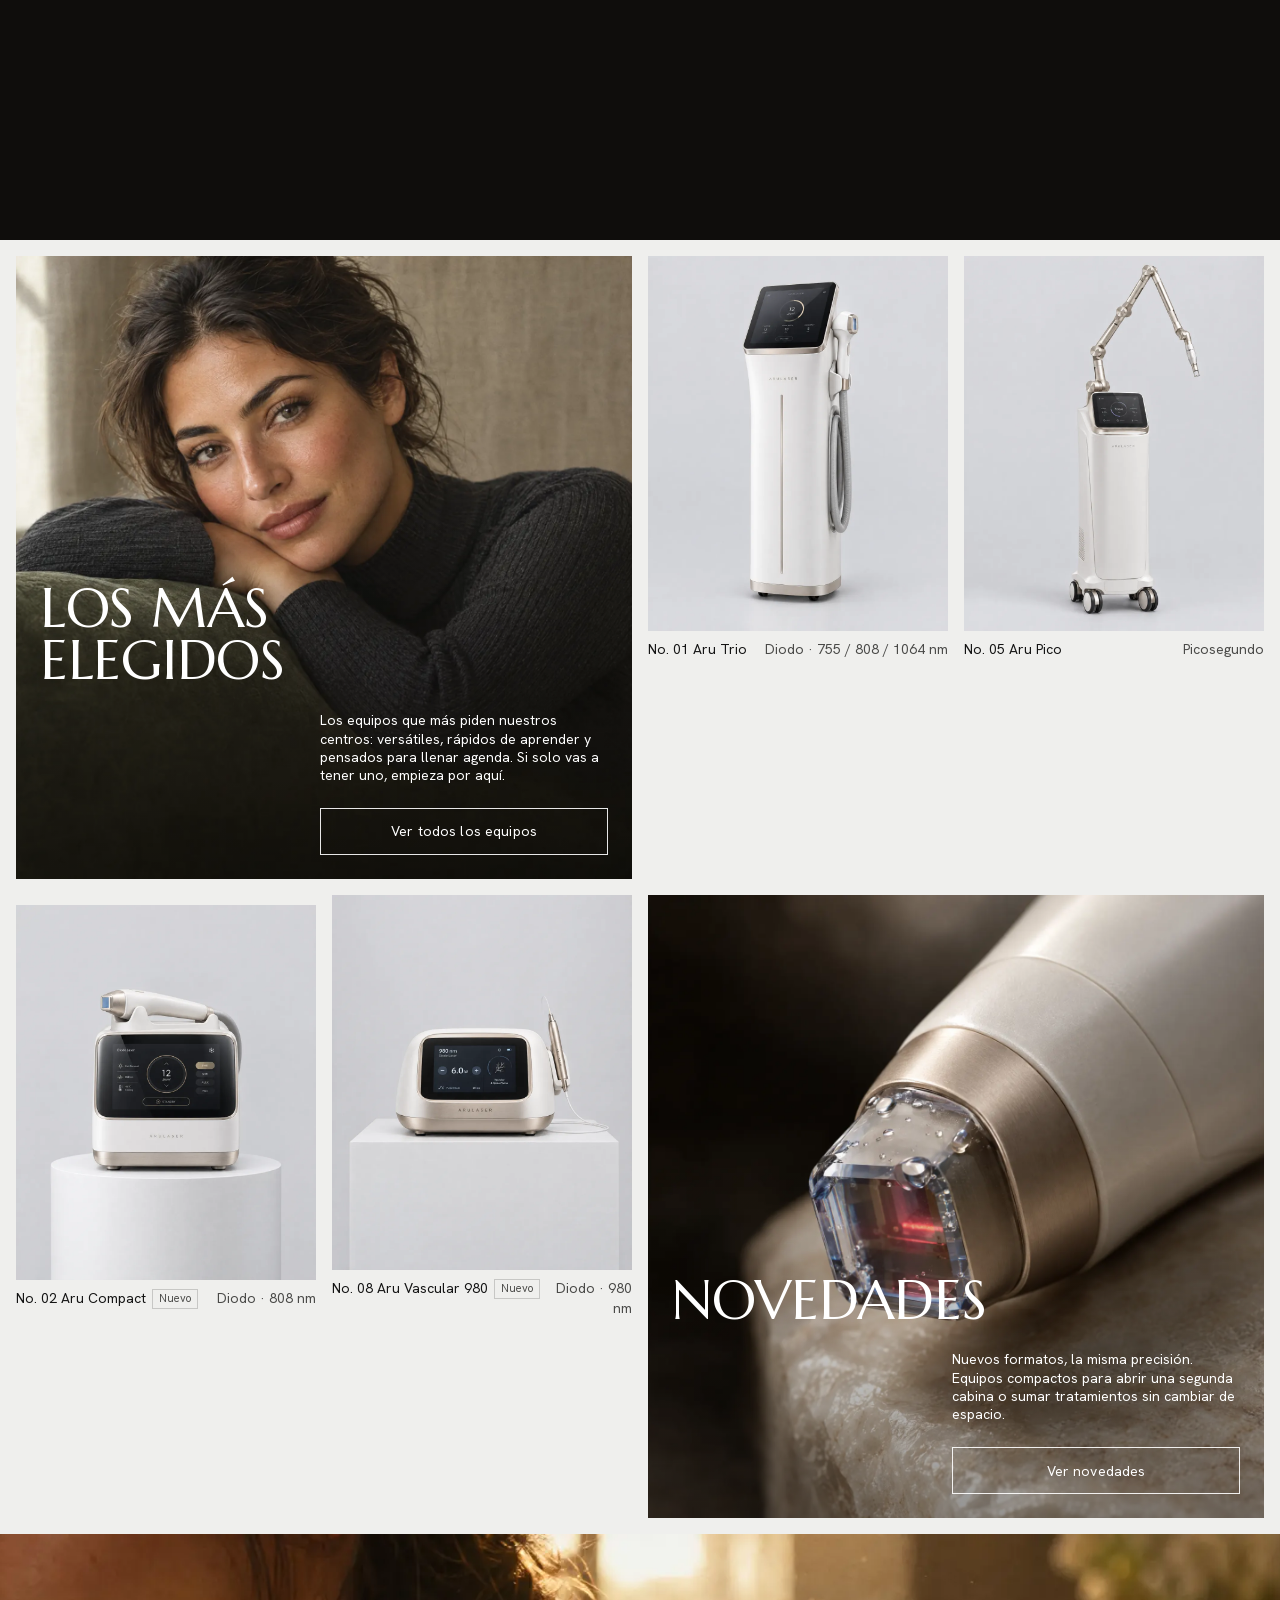
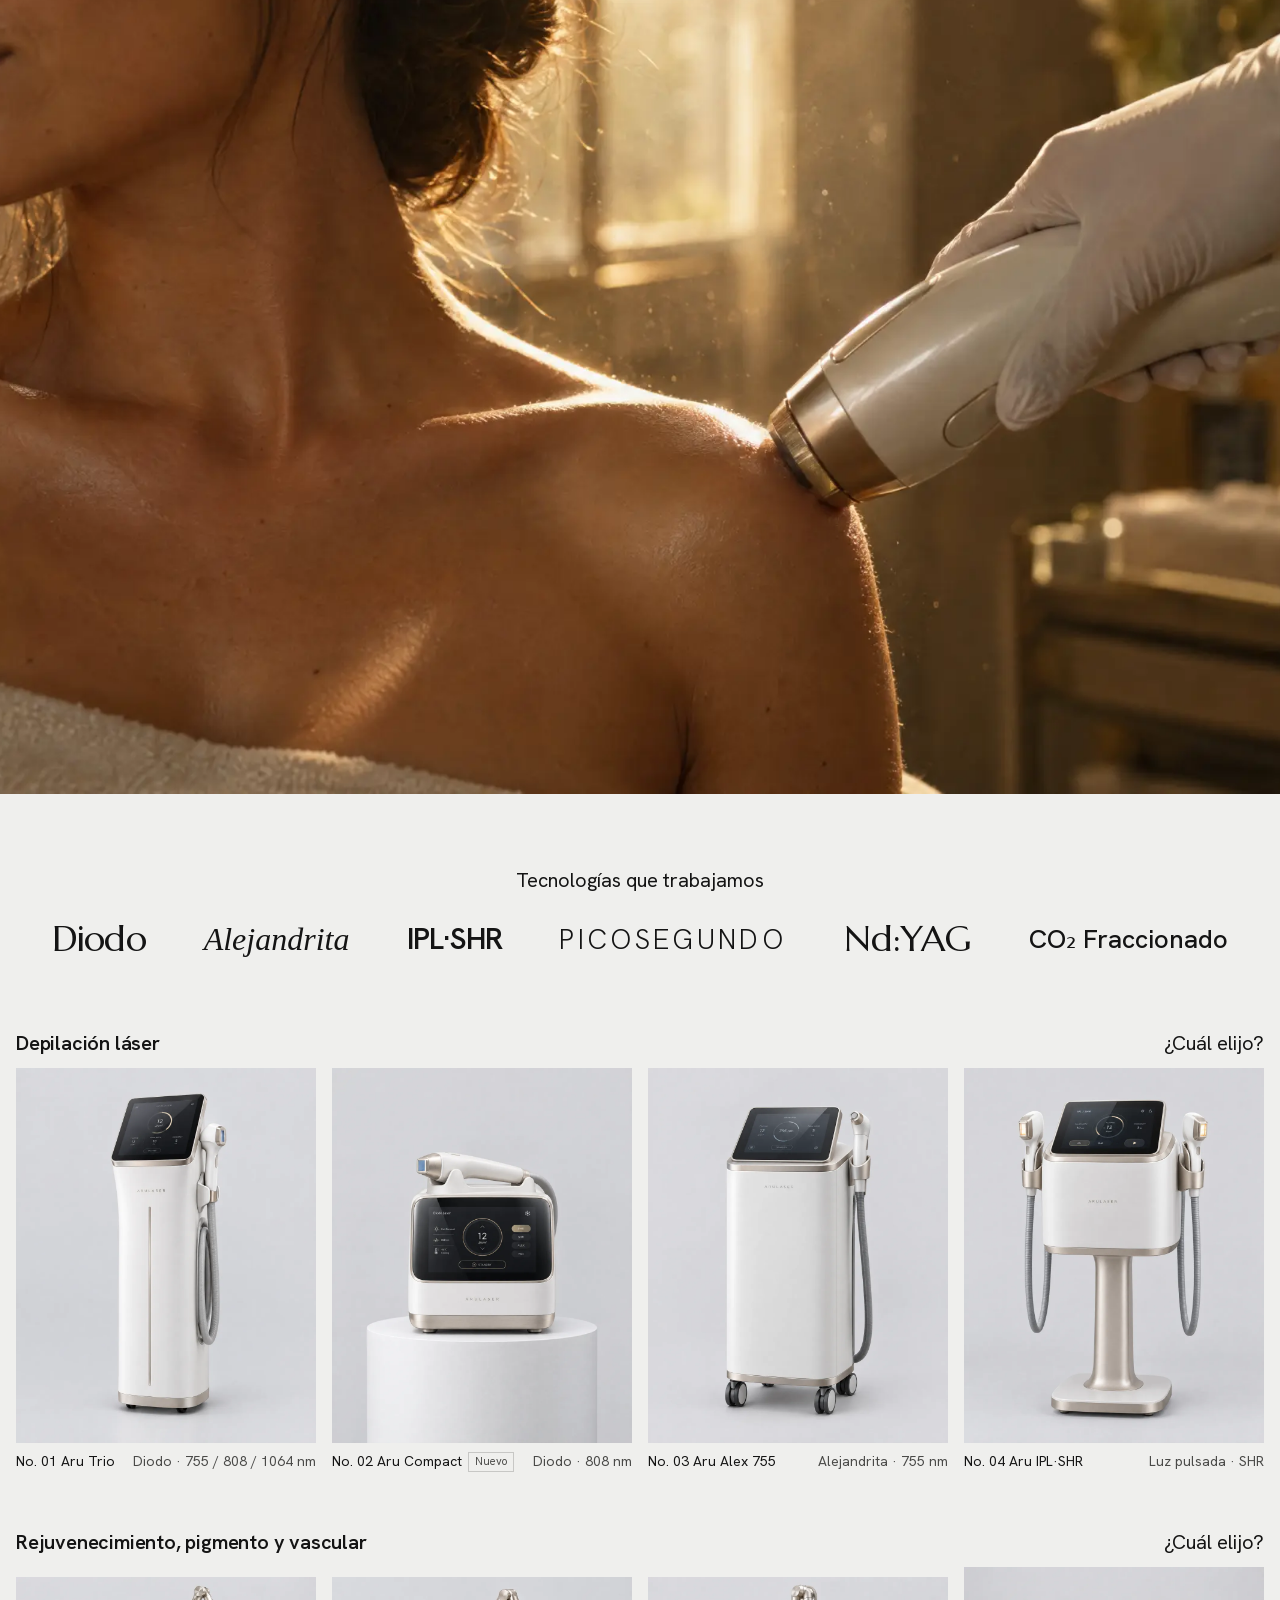
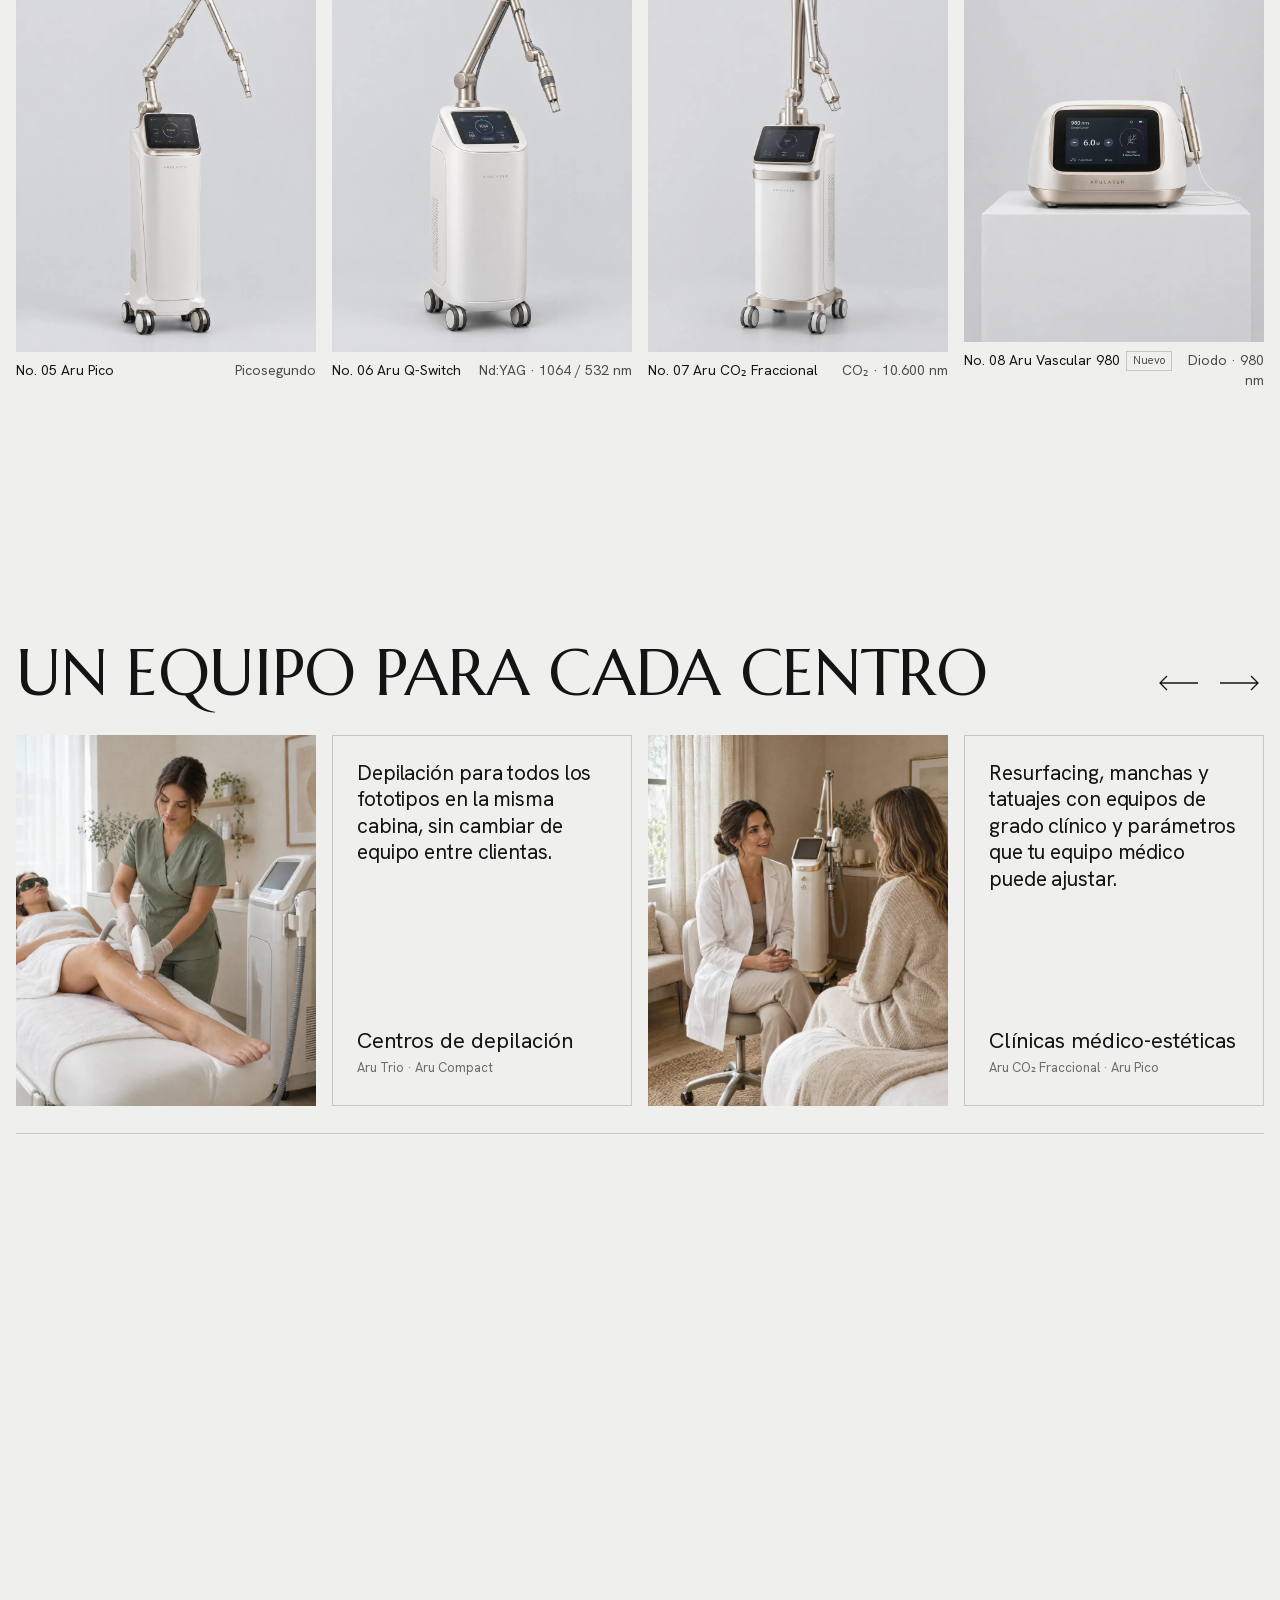
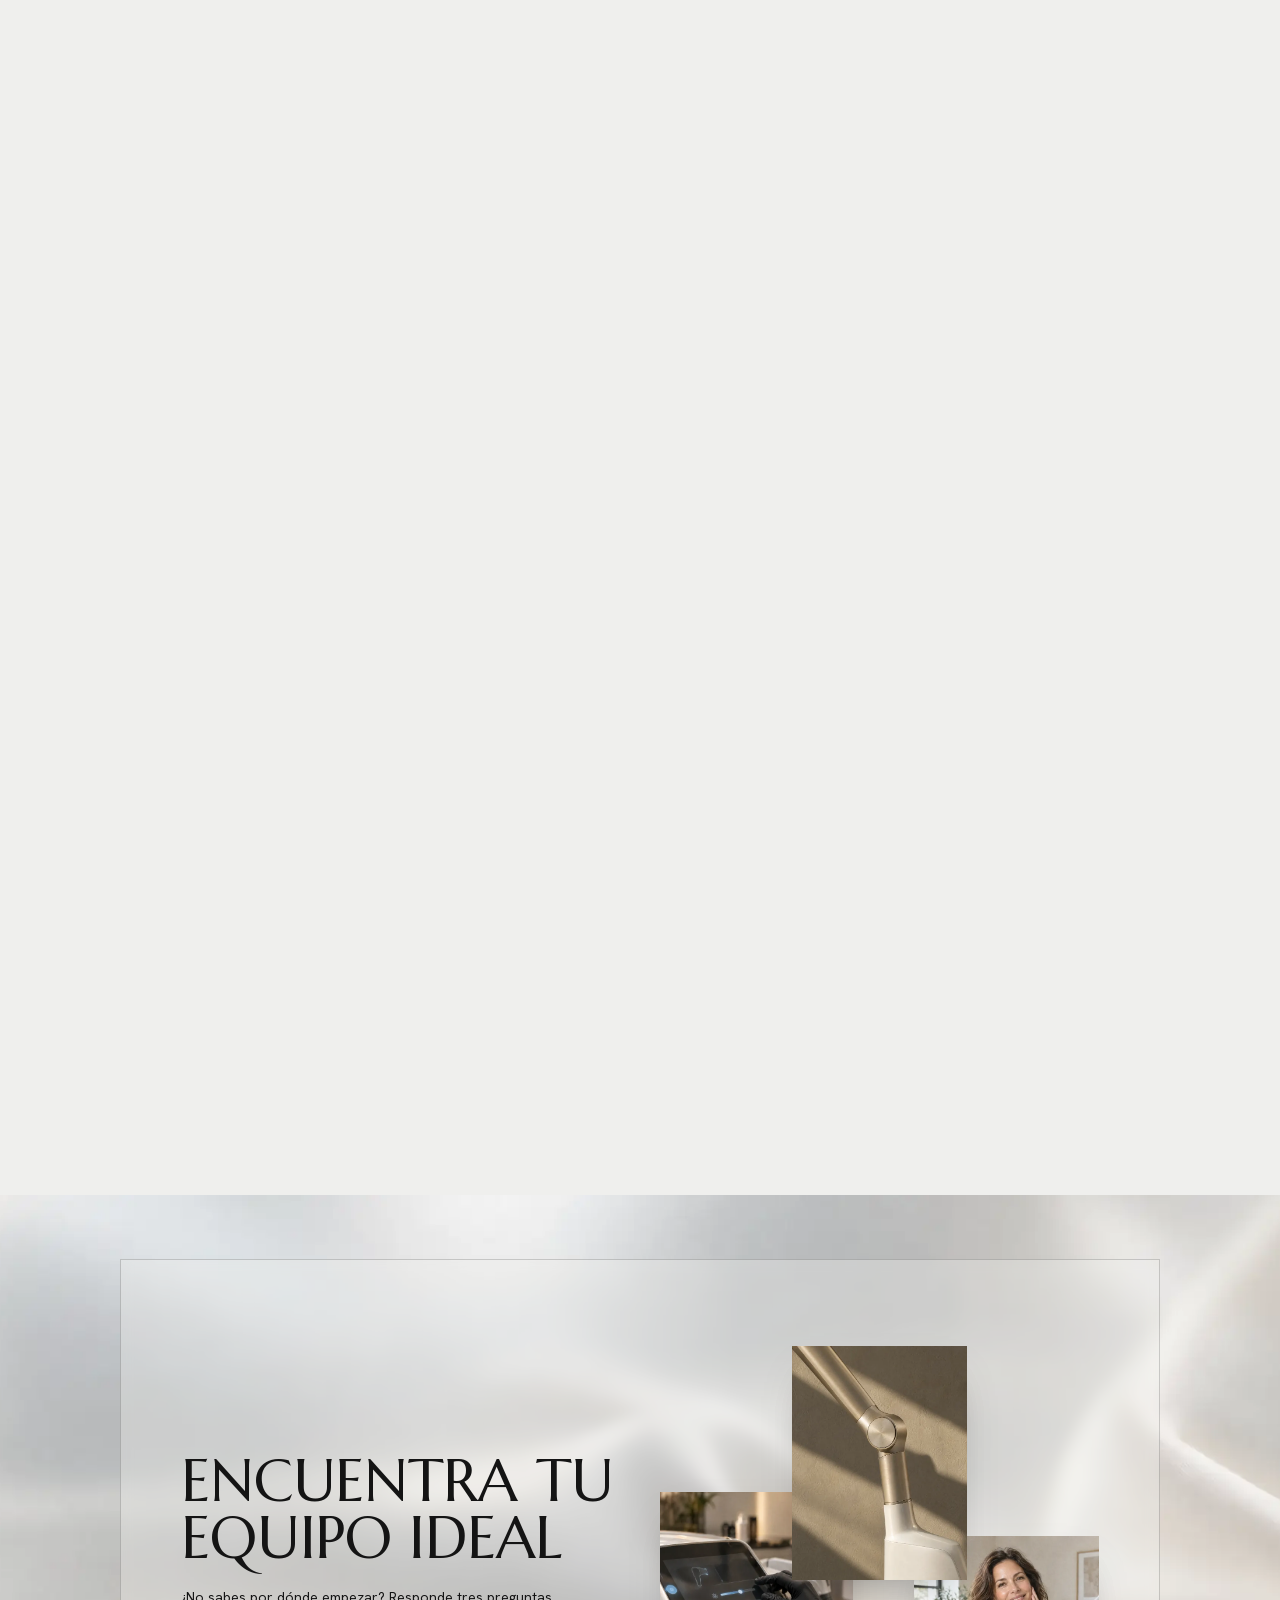
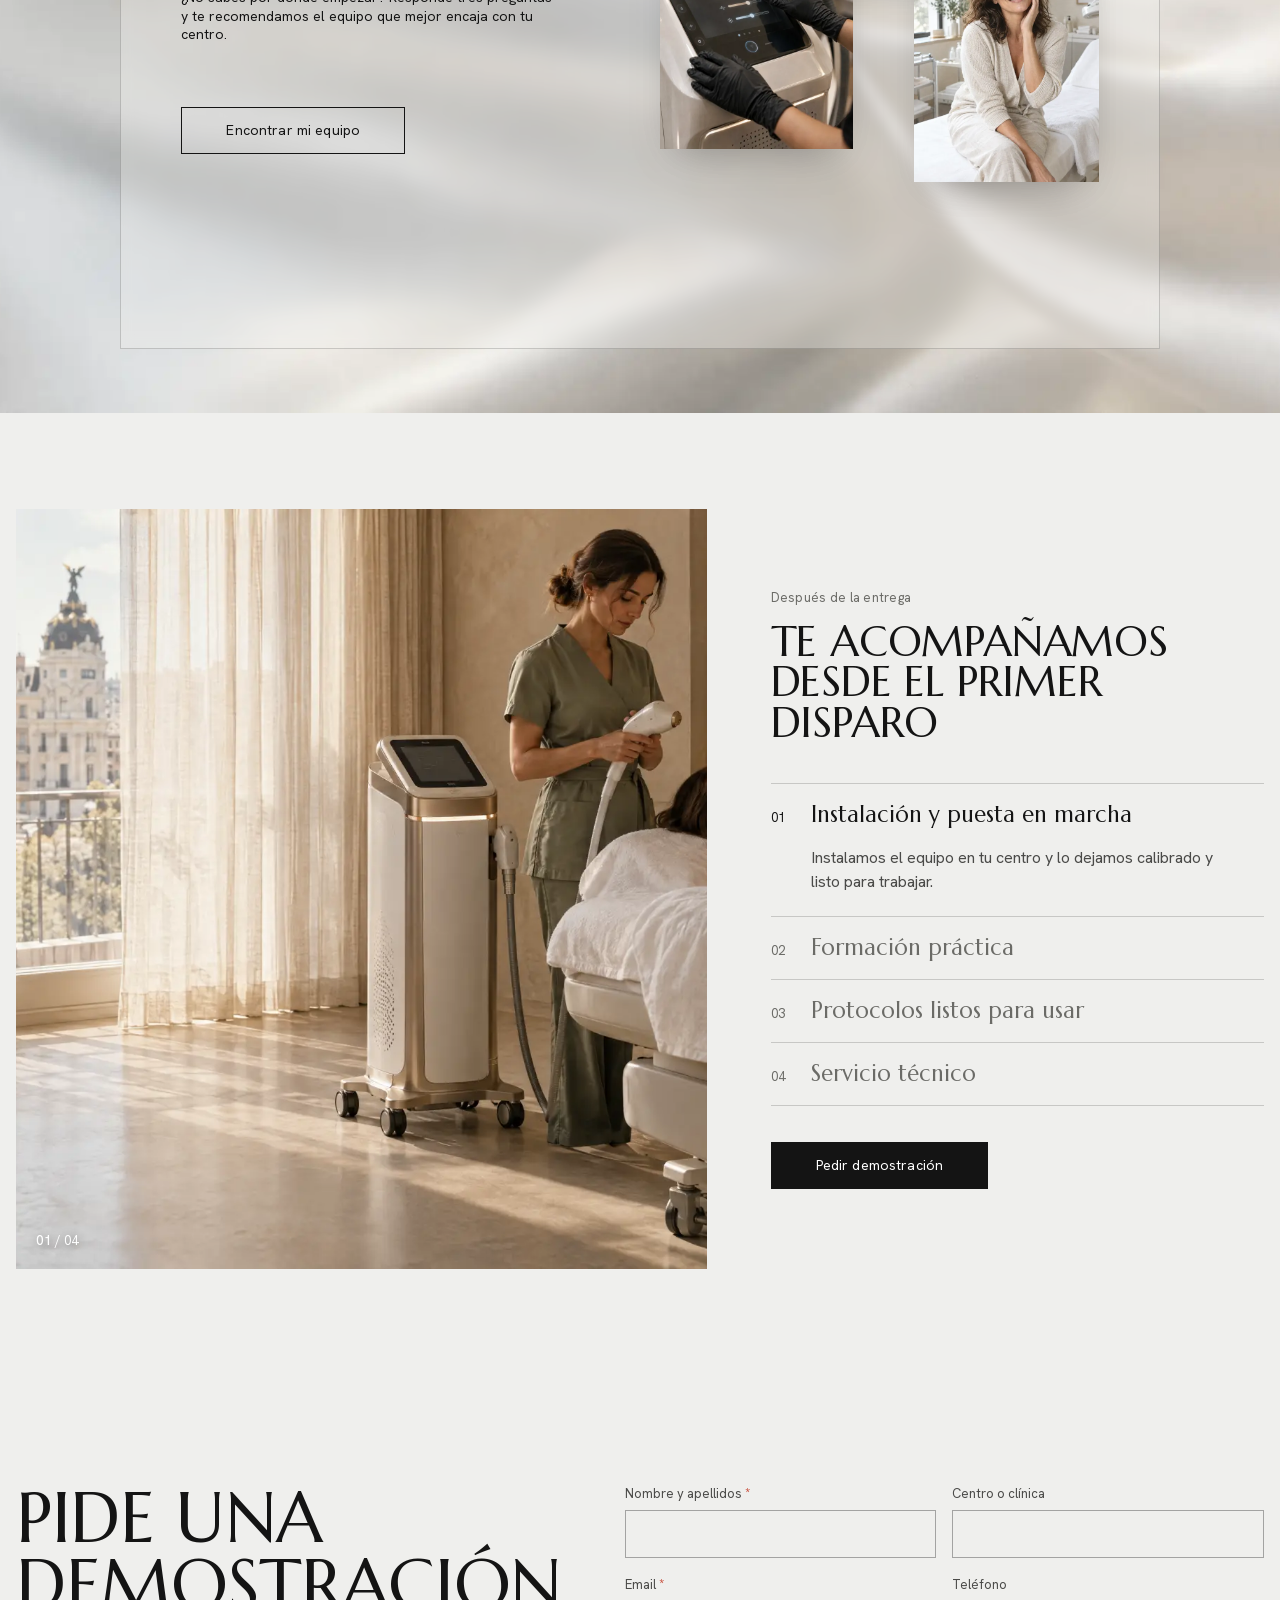
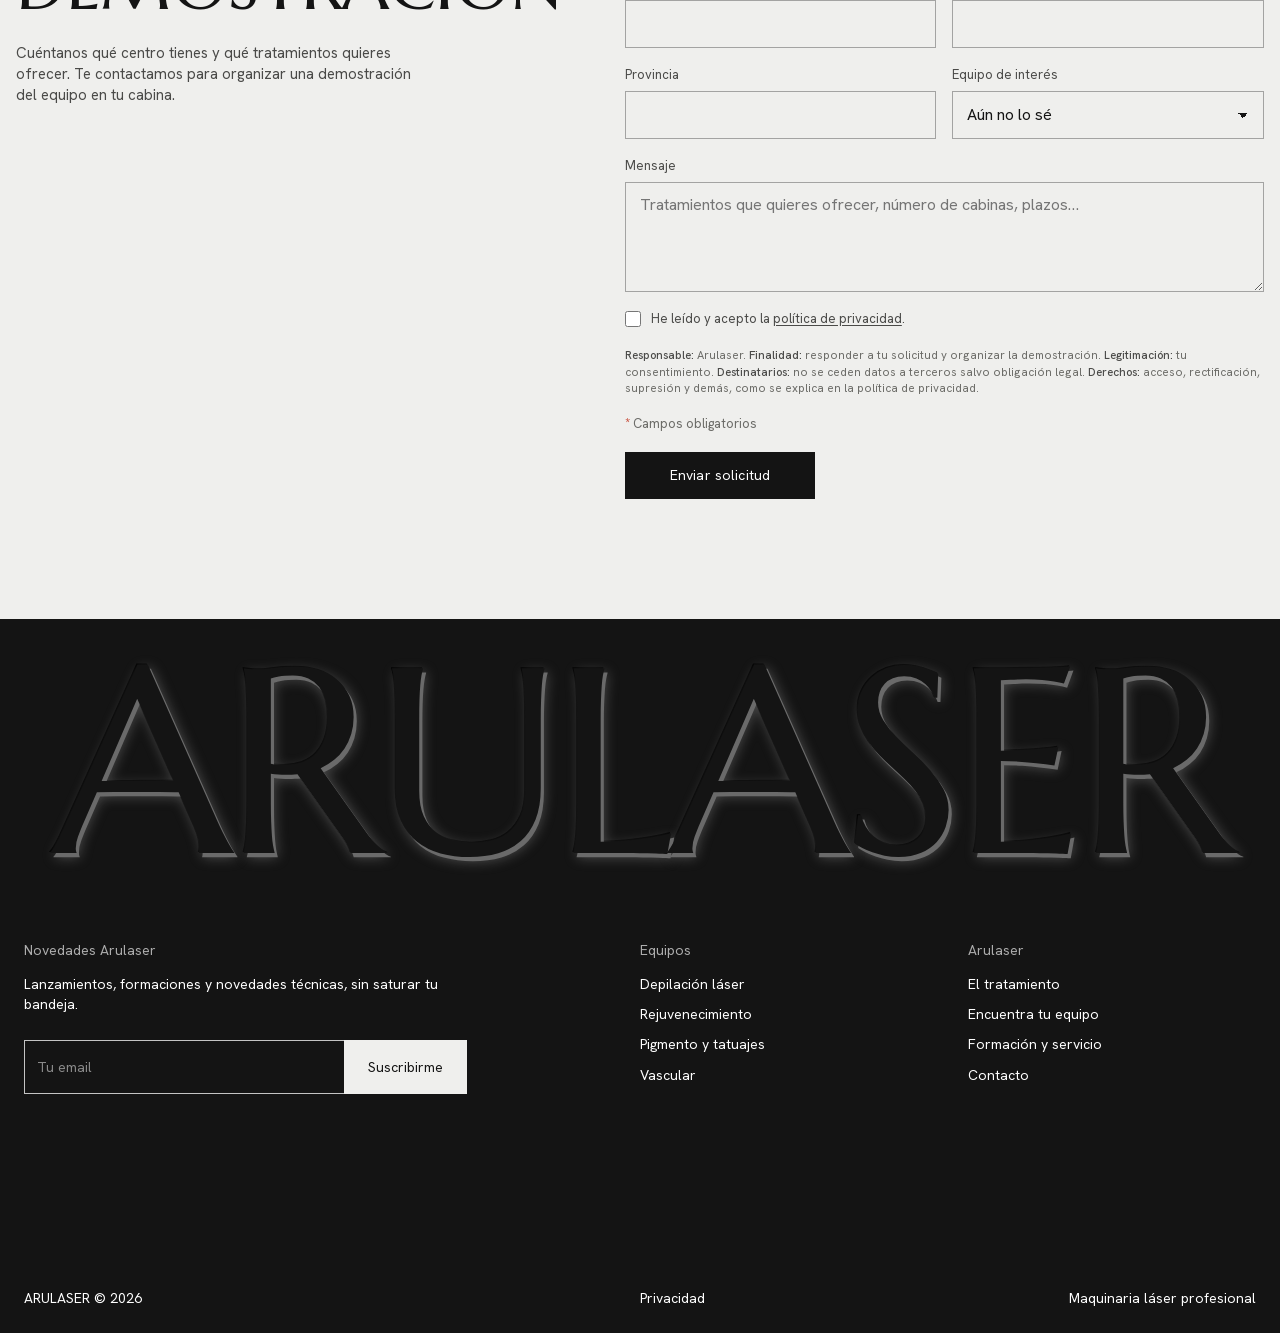
==== commit de1fa345: "feat: «Un equipo para cada centro» se desplaza en horizontal con el scroll vertical La sección se fi" ====
--- a/site/index.html
+++ b/site/index.html
@@ -17,7 +17,7 @@
   <link rel="preload" as="font" type="font/woff2" href="fonts/marcellus.woff2" crossorigin>
   <link rel="preload" as="font" type="font/woff2" href="fonts/hanken.woff2" crossorigin>
   <link rel="preload" as="image" href="img/hero.webp">
-  <link rel="stylesheet" href="css/styles.css?v=4">
+  <link rel="stylesheet" href="css/styles.css?v=5">
   <script type="application/ld+json">
   {"@context":"https://schema.org","@type":"Organization","name":"Arulaser","description":"Maquinaria láser profesional para centros estéticos y clínicas.","logo":"img/favicon.svg"}
   </script>
@@ -166,6 +166,7 @@
 
     <!-- ============ PARA CADA CENTRO ============ -->
     <section class="centers" id="centros">
+      <div class="centers__sticky">
       <header class="centers__head">
         <h2 class="display display--ink">Un equipo para<br class="m-only"> cada centro</h2>
         <div class="arrows">
@@ -173,27 +174,29 @@
           <button type="button" class="arrow" data-dir="1" aria-label="Siguiente"><svg viewBox="0 0 40 16"><path d="M0 8h38M31 1l7 7-7 7" fill="none" stroke="currentColor" stroke-width="1.3"/></svg></button>
         </div>
       </header>
-      <div class="carousel" tabindex="0" aria-label="Tipos de centro">
-        <figure class="ccard ccard--img"><img src="img/uc-depilacion.webp" alt="Esteticista tratando la pierna de una clienta con un láser de diodo" loading="lazy" width="800" height="1000"></figure>
+      <div class="carousel" aria-label="Tipos de centro">
+        <figure class="ccard ccard--img"><img src="img/uc-depilacion.webp" alt="Esteticista tratando la pierna de una clienta con un láser de diodo" decoding="async" width="800" height="1000"></figure>
         <div class="ccard ccard--text">
           <p>Depilación para todos los fototipos en la misma cabina, sin cambiar de equipo entre clientas.</p>
           <div><strong>Centros de depilación</strong><span>Aru Trio · Aru Compact</span></div>
         </div>
-        <figure class="ccard ccard--img"><img src="img/uc-clinica.webp" alt="Doctora conversando con una paciente en una consulta médico-estética" loading="lazy" width="800" height="1000"></figure>
+        <figure class="ccard ccard--img"><img src="img/uc-clinica.webp" alt="Doctora conversando con una paciente en una consulta médico-estética" decoding="async" width="800" height="1000"></figure>
         <div class="ccard ccard--text">
           <p>Resurfacing, manchas y tatuajes con equipos de grado clínico y parámetros que tu equipo médico puede ajustar.</p>
           <div><strong>Clínicas médico-estéticas</strong><span>Aru CO₂ Fraccional · Aru Pico</span></div>
         </div>
-        <figure class="ccard ccard--img"><img src="img/uc-derma.webp" alt="Dermatóloga examinando la piel de un paciente con una lupa iluminada" loading="lazy" width="800" height="1000"></figure>
+        <figure class="ccard ccard--img"><img src="img/uc-derma.webp" alt="Dermatóloga examinando la piel de un paciente con una lupa iluminada" decoding="async" width="800" height="1000"></figure>
         <div class="ccard ccard--text">
           <p>Lesiones pigmentadas y vasculares tratadas con precisión, en una consulta de cualquier tamaño.</p>
           <div><strong>Dermatología</strong><span>Aru Q-Switch · Aru Vascular 980</span></div>
         </div>
-        <figure class="ccard ccard--img"><img src="img/uc-spa.webp" alt="Sala de spa con camilla y un equipo láser de sobremesa" loading="lazy" width="800" height="1000"></figure>
+        <figure class="ccard ccard--img"><img src="img/uc-spa.webp" alt="Sala de spa con camilla y un equipo láser de sobremesa" decoding="async" width="800" height="1000"></figure>
         <div class="ccard ccard--text">
           <p>Equipos de sobremesa que se integran en tu spa y suman servicios sin obras ni cabinas nuevas.</p>
           <div><strong>Spas y wellness</strong><span>Aru Compact · Aru IPL·SHR</span></div>
         </div>
+      </div>
+      <div class="centers__progress" aria-hidden="true"><span></span></div>
       </div>
     </section>
 
@@ -416,6 +419,6 @@
     </div>
   </dialog>
 
-  <script src="js/main.js?v=3" defer></script>
+  <script src="js/main.js?v=4" defer></script>
 </body>
 </html>
--- a/site/css/styles.css
+++ b/site/css/styles.css
@@ -229,8 +229,11 @@
 .collection__head .linklike:hover { text-decoration: underline; text-underline-offset: 3px; }
 .grid4 { display: grid; grid-template-columns: repeat(4, 1fr); gap: var(--gutter); }
 
-/* ---------- Centros ---------- */
-.centers { padding: 110px 0 120px; }
+/* ---------- Centros ----------
+   Sin JS: carrusel con scroll horizontal normal.
+   Con JS (.is-pinned): la sección se fija y el scroll vertical
+   desplaza las tarjetas en horizontal. */
+.centers { --cw: calc((100vw - var(--gutter) * 5) / 4); padding: 110px 0 120px; }
 .centers__head { display: flex; justify-content: space-between; align-items: end; padding: 0 var(--gutter); margin-bottom: 30px; }
 .centers__head .display { font-size: clamp(40px, 5vw, 72px); }
 .arrows { display: flex; gap: 14px; }
@@ -238,12 +241,27 @@
 .arrow:hover, .arrow.is-on { opacity: 1; }
 .arrow svg { width: 40px; height: 16px; }
 .carousel {
-  display: grid; grid-auto-flow: column; grid-auto-columns: calc((100% - var(--gutter) * 5) / 4);
-  gap: var(--gutter); padding: 0 var(--gutter); overflow-x: auto; scroll-snap-type: x mandatory; scroll-padding: 0 var(--gutter);
+  display: flex; gap: var(--gutter); padding: 0 var(--gutter);
+  overflow-x: auto; scroll-snap-type: x mandatory; scroll-padding: 0 var(--gutter);
   scrollbar-width: none; overscroll-behavior-x: contain;
 }
 .carousel::-webkit-scrollbar { display: none; }
-.ccard { aspect-ratio: 340 / 420; scroll-snap-align: start; }
+.ccard { flex: none; width: var(--cw); aspect-ratio: 340 / 420; scroll-snap-align: start; }
+.centers__progress { display: none; }
+
+.centers.is-pinned {
+  /* el ancho de tarjeta también se limita por la altura, para que todo quepa en pantalla */
+  --cw: min(calc((100vw - var(--gutter) * 5) / 4), calc((100svh - var(--nav-h) - 230px) * 340 / 420));
+  padding: 0;
+}
+.centers.is-pinned .centers__sticky {
+  position: sticky; top: 0; height: 100vh; height: 100svh; overflow: hidden;
+  display: flex; flex-direction: column; justify-content: center;
+  padding: calc(var(--nav-h) + 8px) 0 24px;
+}
+.centers.is-pinned .carousel { overflow: visible; width: max-content; scroll-snap-type: none; will-change: transform; }
+.centers.is-pinned .centers__progress { display: block; position: relative; height: 1px; margin: 28px var(--gutter) 0; background: var(--line); }
+.centers__progress span { position: absolute; inset: 0; background: var(--ink); transform-origin: left; transform: scaleX(0); }
 .ccard--img { overflow: hidden; background: var(--card); }
 .ccard--img img { width: 100%; height: 100%; object-fit: cover; }
 .ccard--text { border: 1px solid var(--line); padding: 24px 24px 26px; display: flex; flex-direction: column; justify-content: space-between; }
@@ -406,7 +424,8 @@
 @media (max-width: 1080px) {
   .feature__body { grid-template-columns: 1fr; }
   .feature__side { grid-column: 1; max-width: 340px; }
-  .carousel { grid-auto-columns: calc((100% - var(--gutter) * 3) / 2.4); }
+  .centers { --cw: calc((100vw - var(--gutter) * 3) / 2.4); }
+  .centers.is-pinned { --cw: min(calc((100vw - var(--gutter) * 3) / 2.4), calc((100svh - var(--nav-h) - 230px) * 340 / 420)); }
   .match__box { grid-template-columns: 1fr; min-height: 0; }
   .match__collage { height: 440px; }
   .contact { grid-template-columns: 1fr; gap: 40px; }
@@ -458,9 +477,10 @@
   .pcard__meta { flex-direction: column; gap: 2px; font-size: 13px; }
   .pcard__meta span:last-child { text-align: left; }
 
-  .centers { padding: 72px 0 80px; }
+  .centers { padding: 72px 0 80px; --cw: 78vw; }
+  .centers.is-pinned { --cw: min(78vw, calc((100svh - 220px) * 340 / 420)); }
+  .centers.is-pinned .centers__sticky { padding-top: 24px; }
   .centers__head { align-items: end; }
-  .carousel { grid-auto-columns: 78%; }
   .ccard--text p { font-size: 20px; }
 
   .match { padding: 40px var(--gutter); }
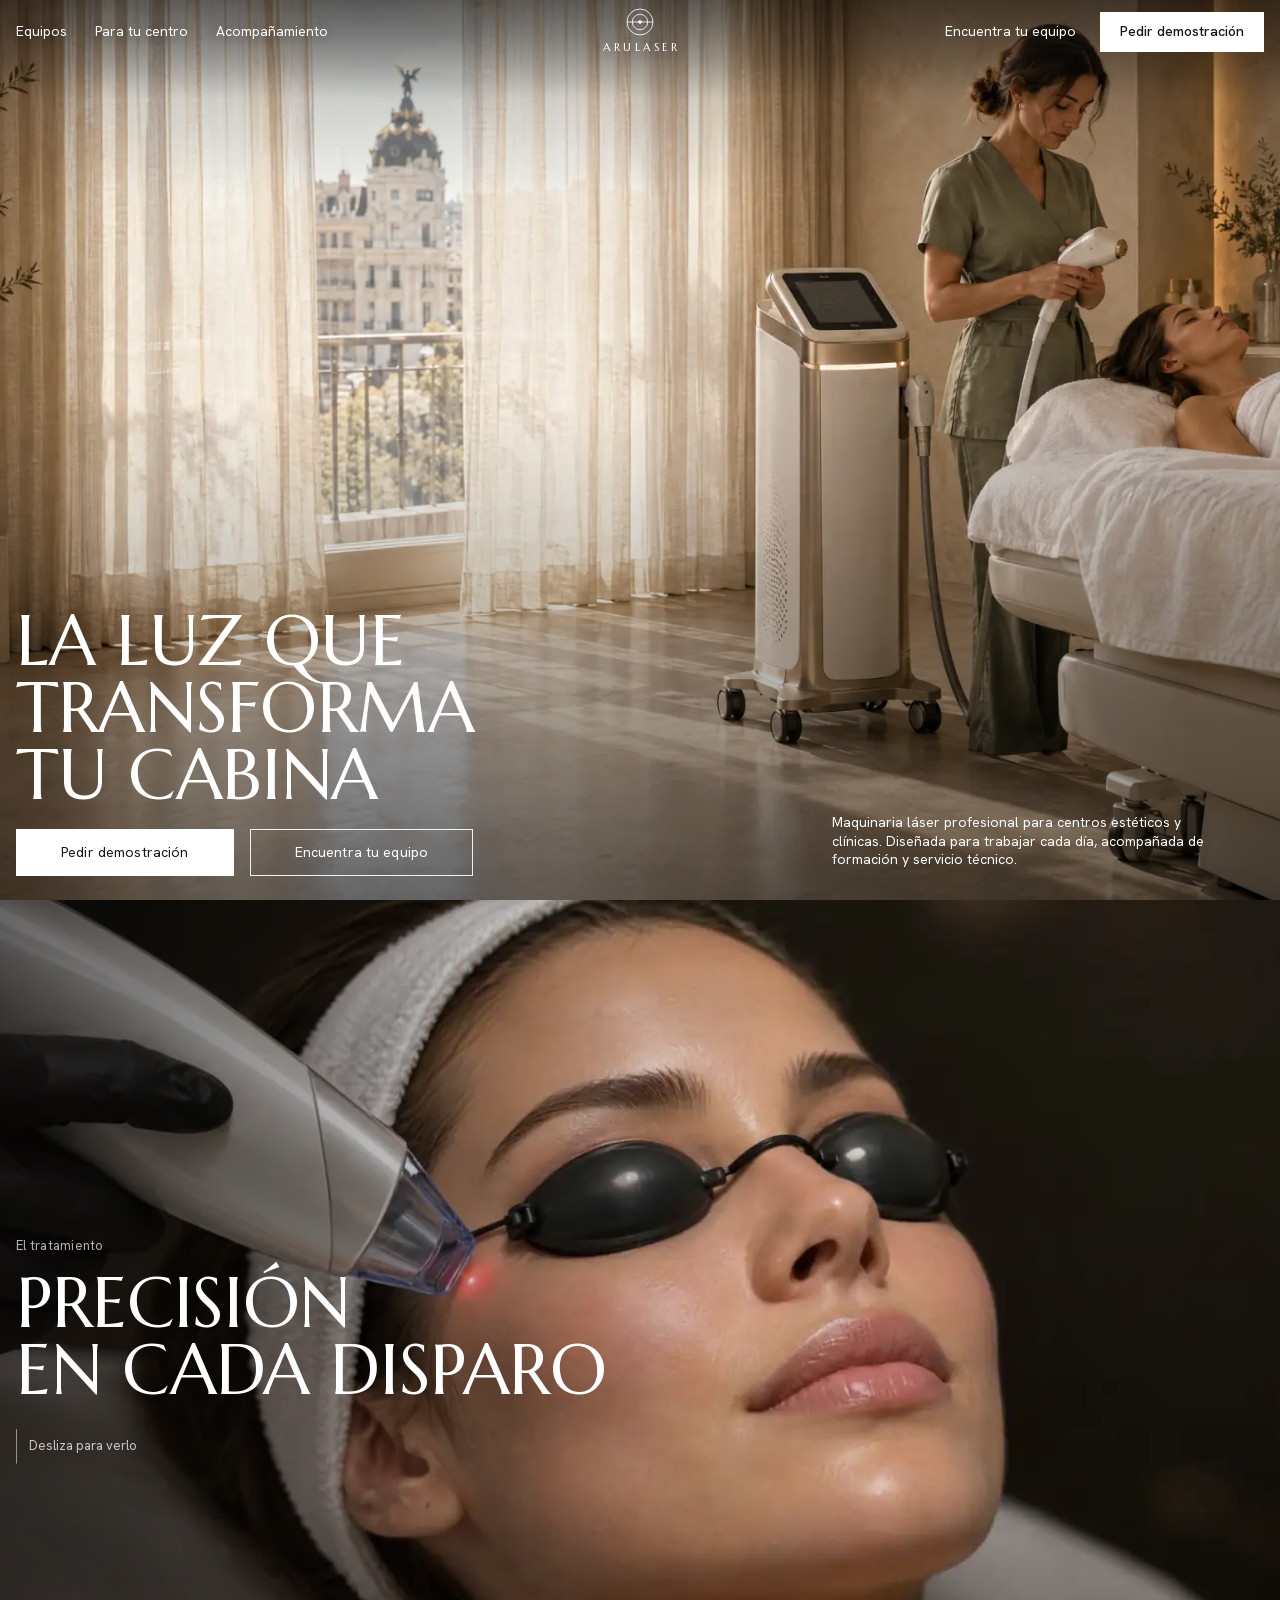
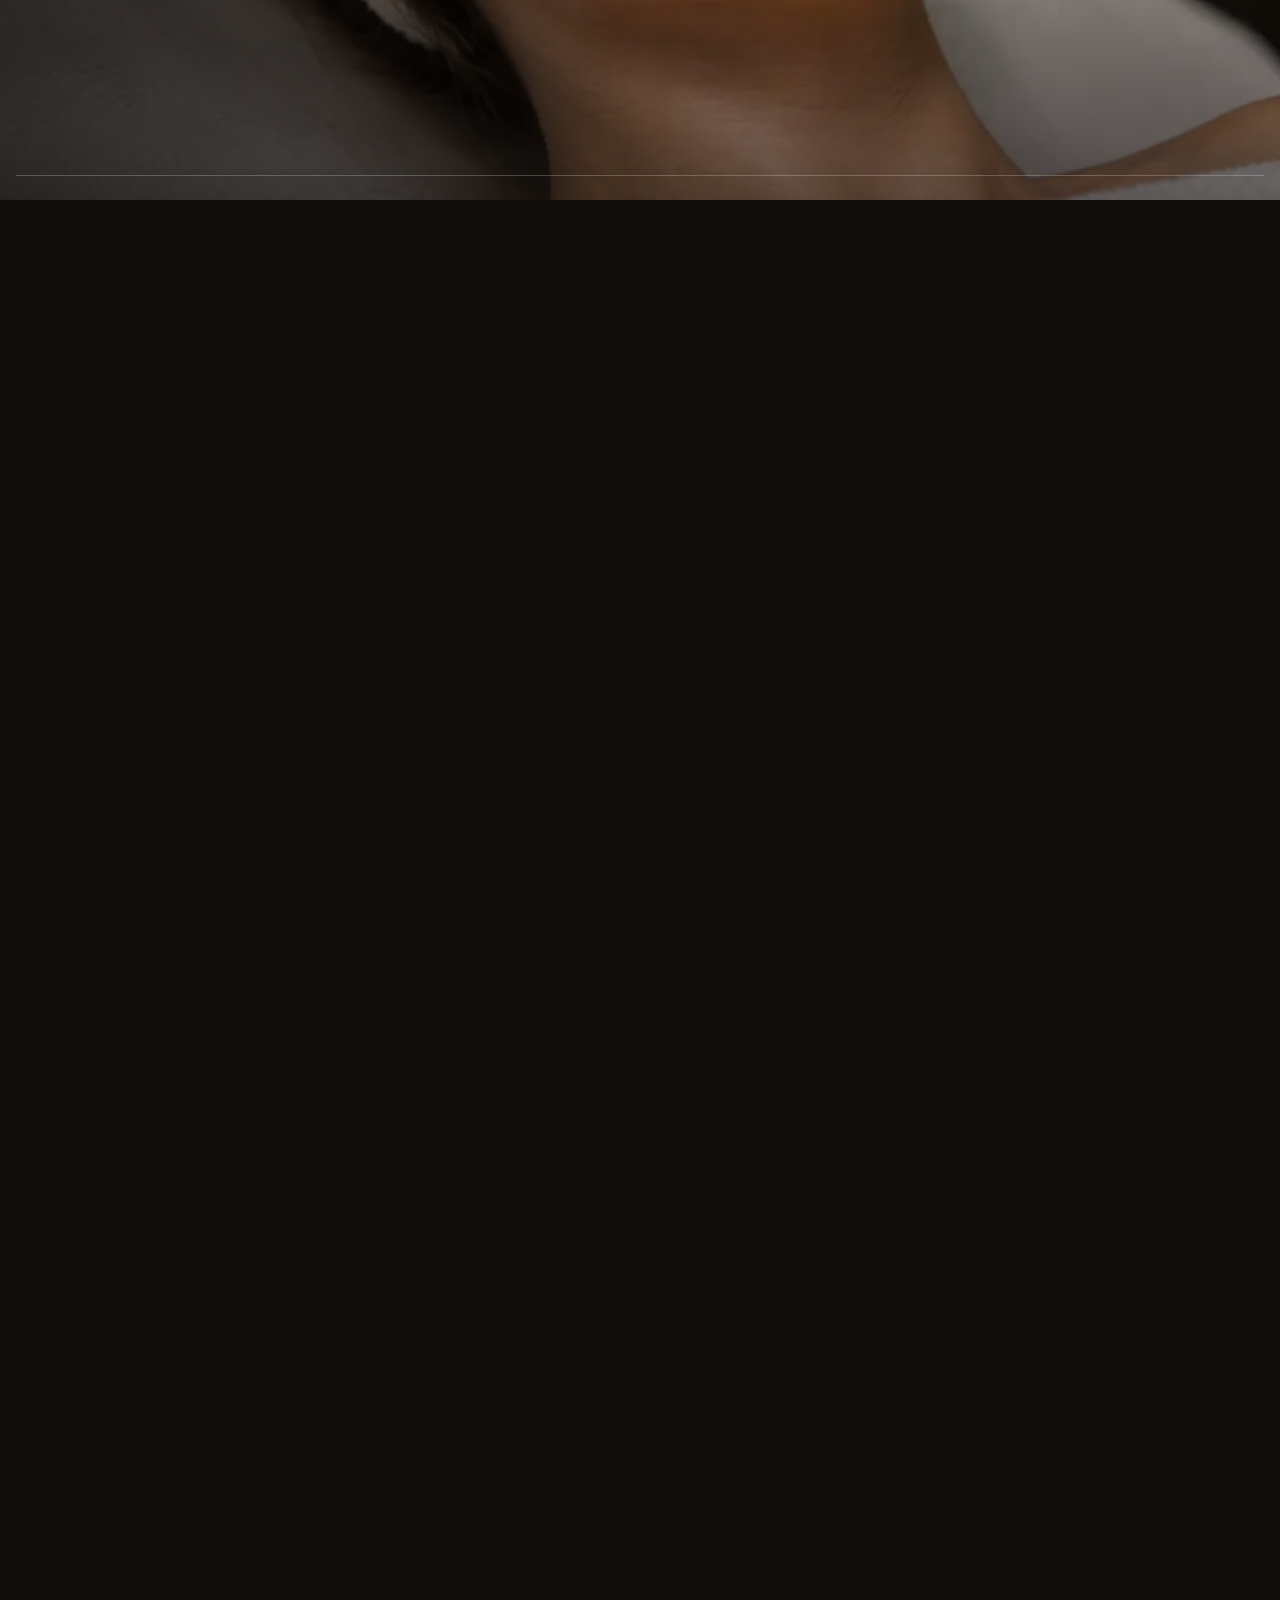
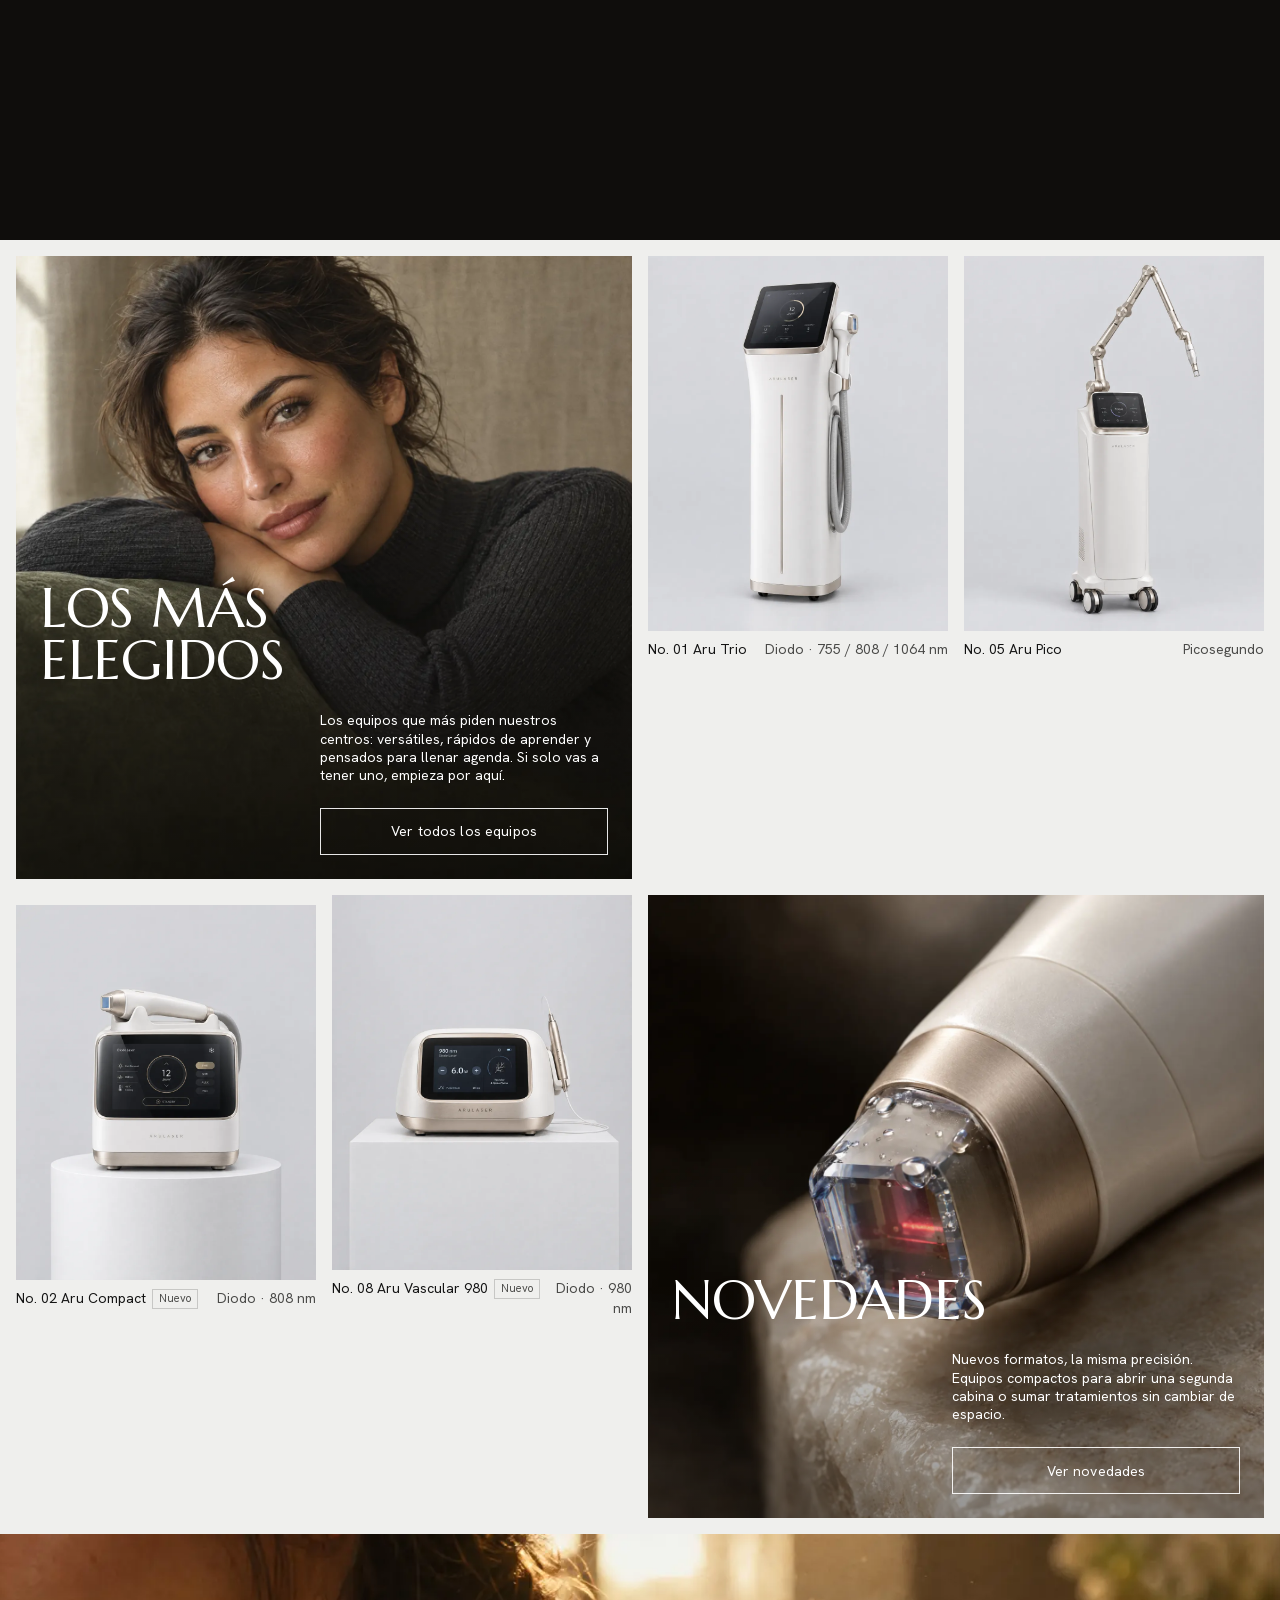
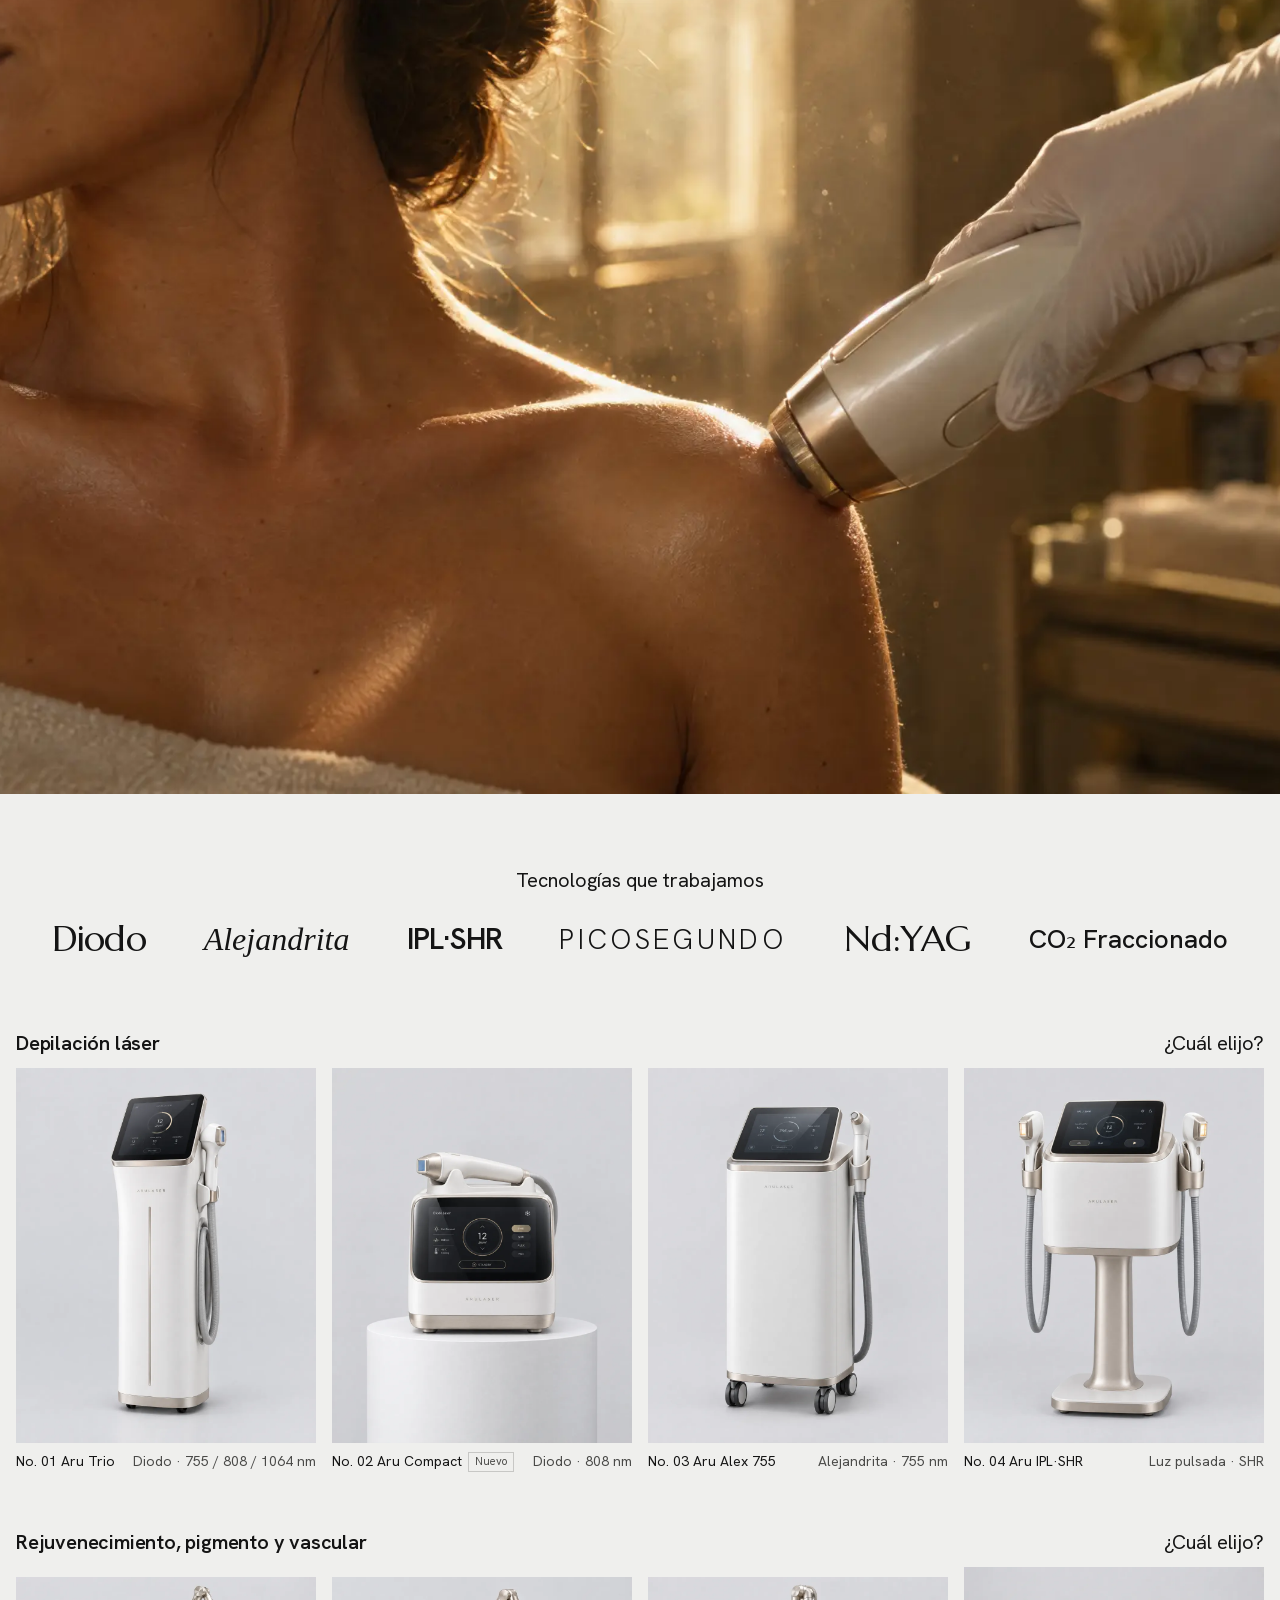
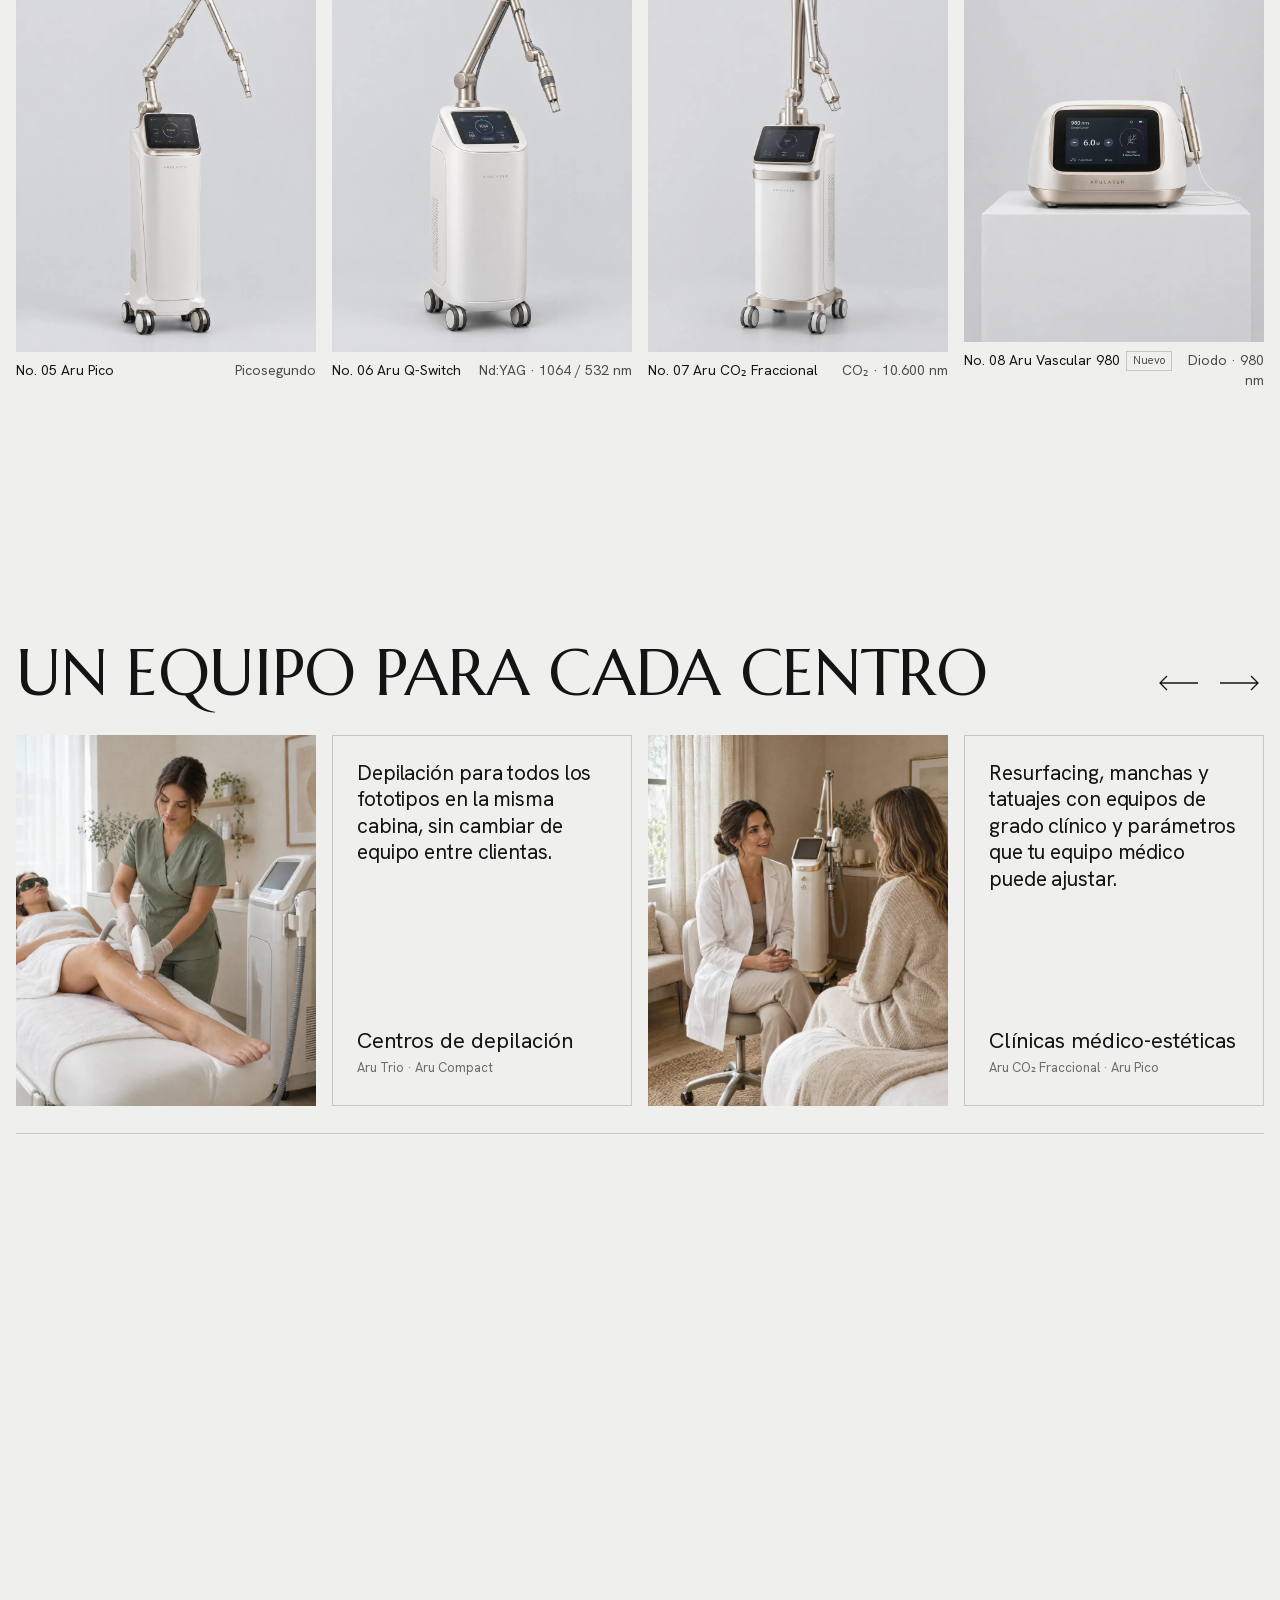
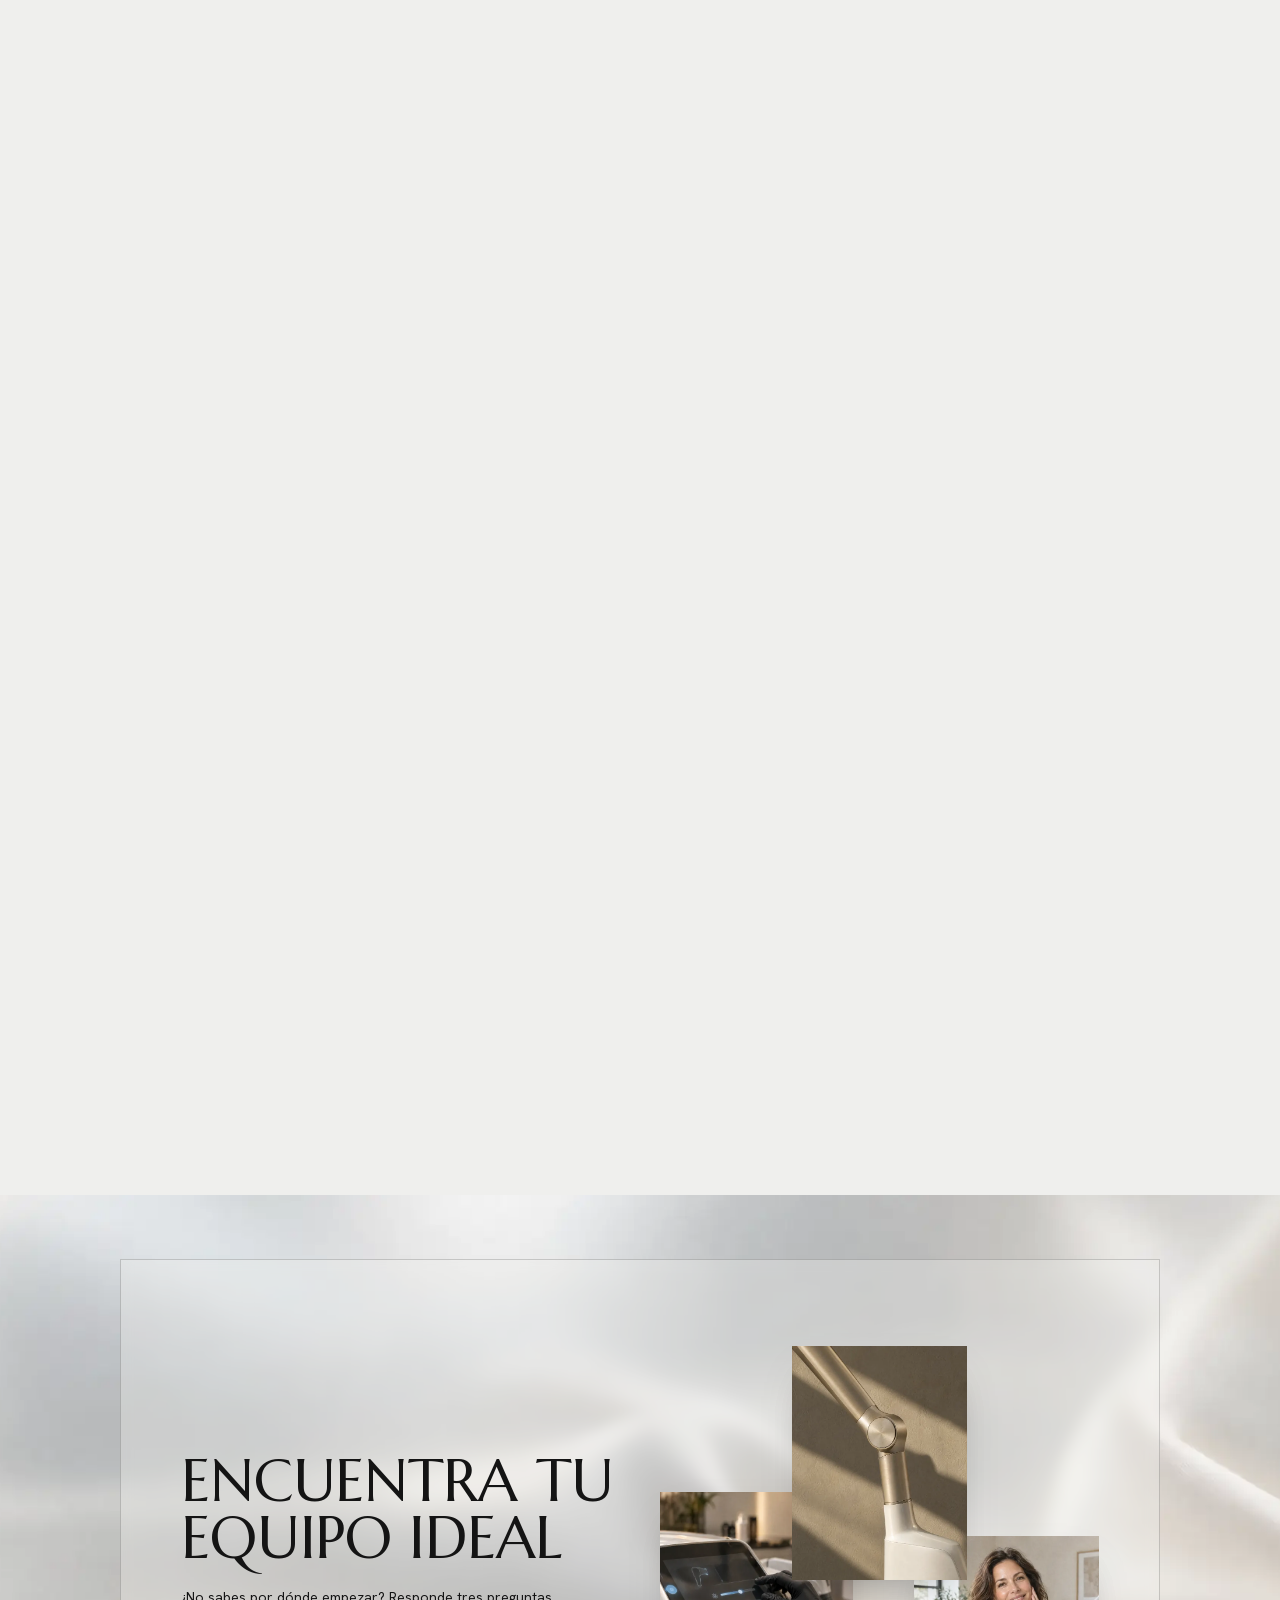
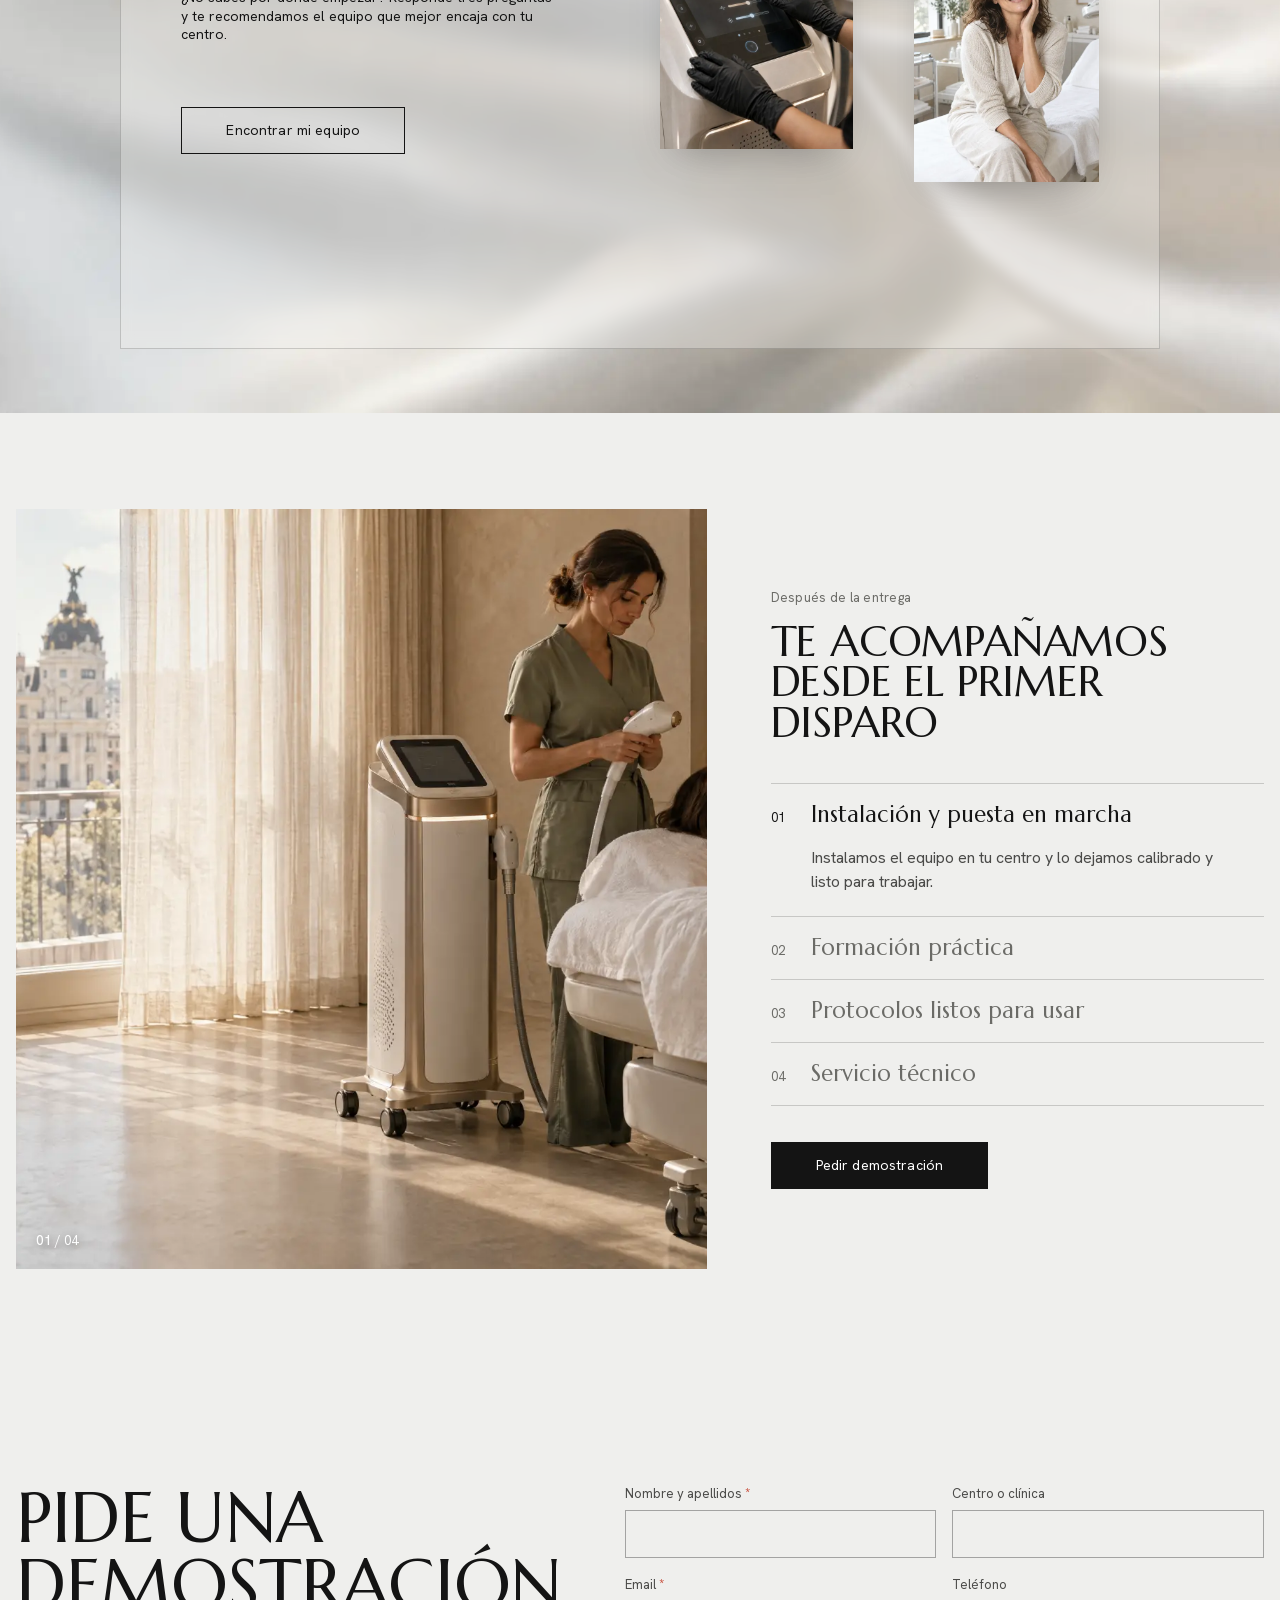
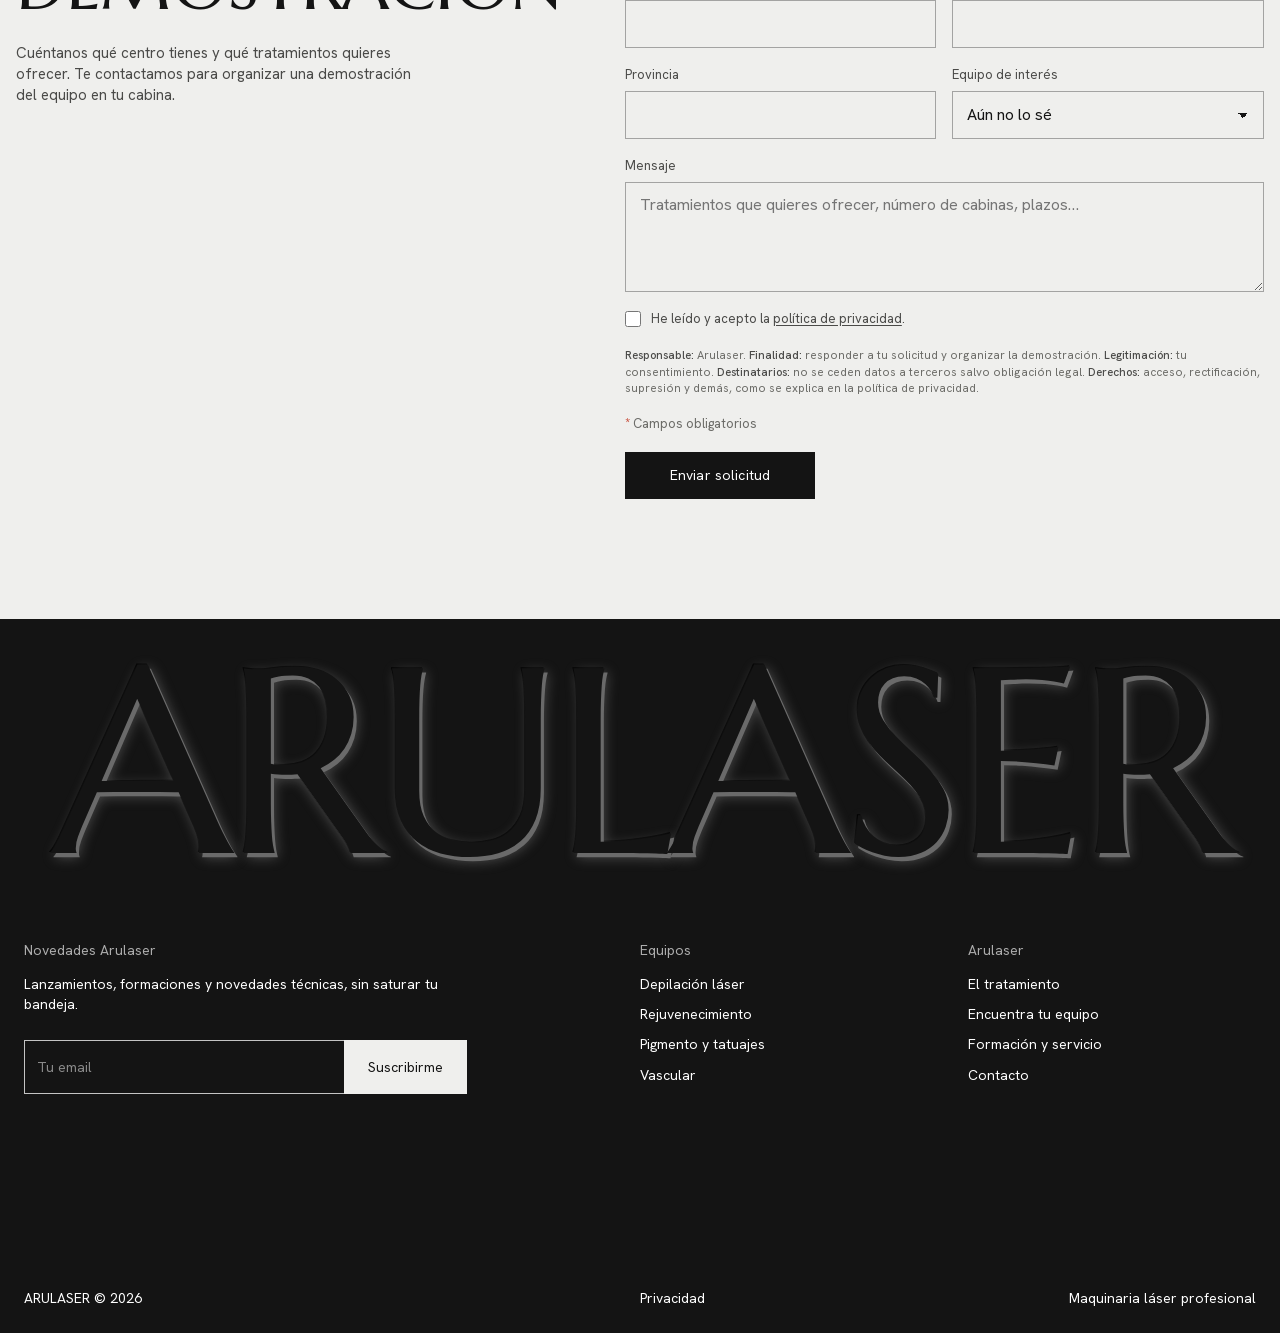
==== commit 05f89308: "fix: desplazamiento horizontal de «Para cada centro» estable en móvil - En móvil la barra del navega" ====
--- a/site/index.html
+++ b/site/index.html
@@ -17,7 +17,7 @@
   <link rel="preload" as="font" type="font/woff2" href="fonts/marcellus.woff2" crossorigin>
   <link rel="preload" as="font" type="font/woff2" href="fonts/hanken.woff2" crossorigin>
   <link rel="preload" as="image" href="img/hero.webp">
-  <link rel="stylesheet" href="css/styles.css?v=5">
+  <link rel="stylesheet" href="css/styles.css?v=6">
   <script type="application/ld+json">
   {"@context":"https://schema.org","@type":"Organization","name":"Arulaser","description":"Maquinaria láser profesional para centros estéticos y clínicas.","logo":"img/favicon.svg"}
   </script>
@@ -419,6 +419,6 @@
     </div>
   </dialog>
 
-  <script src="js/main.js?v=4" defer></script>
+  <script src="js/main.js?v=5" defer></script>
 </body>
 </html>
--- a/site/css/styles.css
+++ b/site/css/styles.css
@@ -252,14 +252,24 @@
 .centers.is-pinned {
   /* el ancho de tarjeta también se limita por la altura, para que todo quepa en pantalla */
   --cw: min(calc((100vw - var(--gutter) * 5) / 4), calc((100svh - var(--nav-h) - 230px) * 340 / 420));
+  /* --dist (recorrido horizontal) lo mide JS una vez por ancho; la altura no depende de la barra del navegador */
+  --hold: 12vh; --hold: 12svh;
+  height: calc(100vh + var(--dist, 0px) + 2 * var(--hold));
+  height: calc(100svh + var(--dist, 0px) + 2 * var(--hold));
   padding: 0;
-}
+  view-timeline: --centers block;
+}
+/* Navegadores con animaciones ligadas al scroll: el desplazamiento lo calcula el propio navegador */
+.centers.is-sdt .carousel { animation: centers-x linear both; animation-timeline: --centers; animation-range: contain var(--hold) contain calc(var(--hold) + var(--dist, 0px)); }
+.centers.is-sdt .centers__progress span { animation: centers-bar linear both; animation-timeline: --centers; animation-range: contain var(--hold) contain calc(var(--hold) + var(--dist, 0px)); }
+@keyframes centers-x { from { transform: translate3d(0, 0, 0); } to { transform: translate3d(calc(-1 * var(--dist, 0px)), 0, 0); } }
+@keyframes centers-bar { from { transform: scaleX(0); } to { transform: scaleX(1); } }
 .centers.is-pinned .centers__sticky {
   position: sticky; top: 0; height: 100vh; height: 100svh; overflow: hidden;
   display: flex; flex-direction: column; justify-content: center;
   padding: calc(var(--nav-h) + 8px) 0 24px;
 }
-.centers.is-pinned .carousel { overflow: visible; width: max-content; scroll-snap-type: none; will-change: transform; }
+.centers.is-pinned .carousel { overflow: visible; width: max-content; scroll-snap-type: none; will-change: transform; touch-action: pan-y; }
 .centers.is-pinned .centers__progress { display: block; position: relative; height: 1px; margin: 28px var(--gutter) 0; background: var(--line); }
 .centers__progress span { position: absolute; inset: 0; background: var(--ink); transform-origin: left; transform: scaleX(0); }
 .ccard--img { overflow: hidden; background: var(--card); }
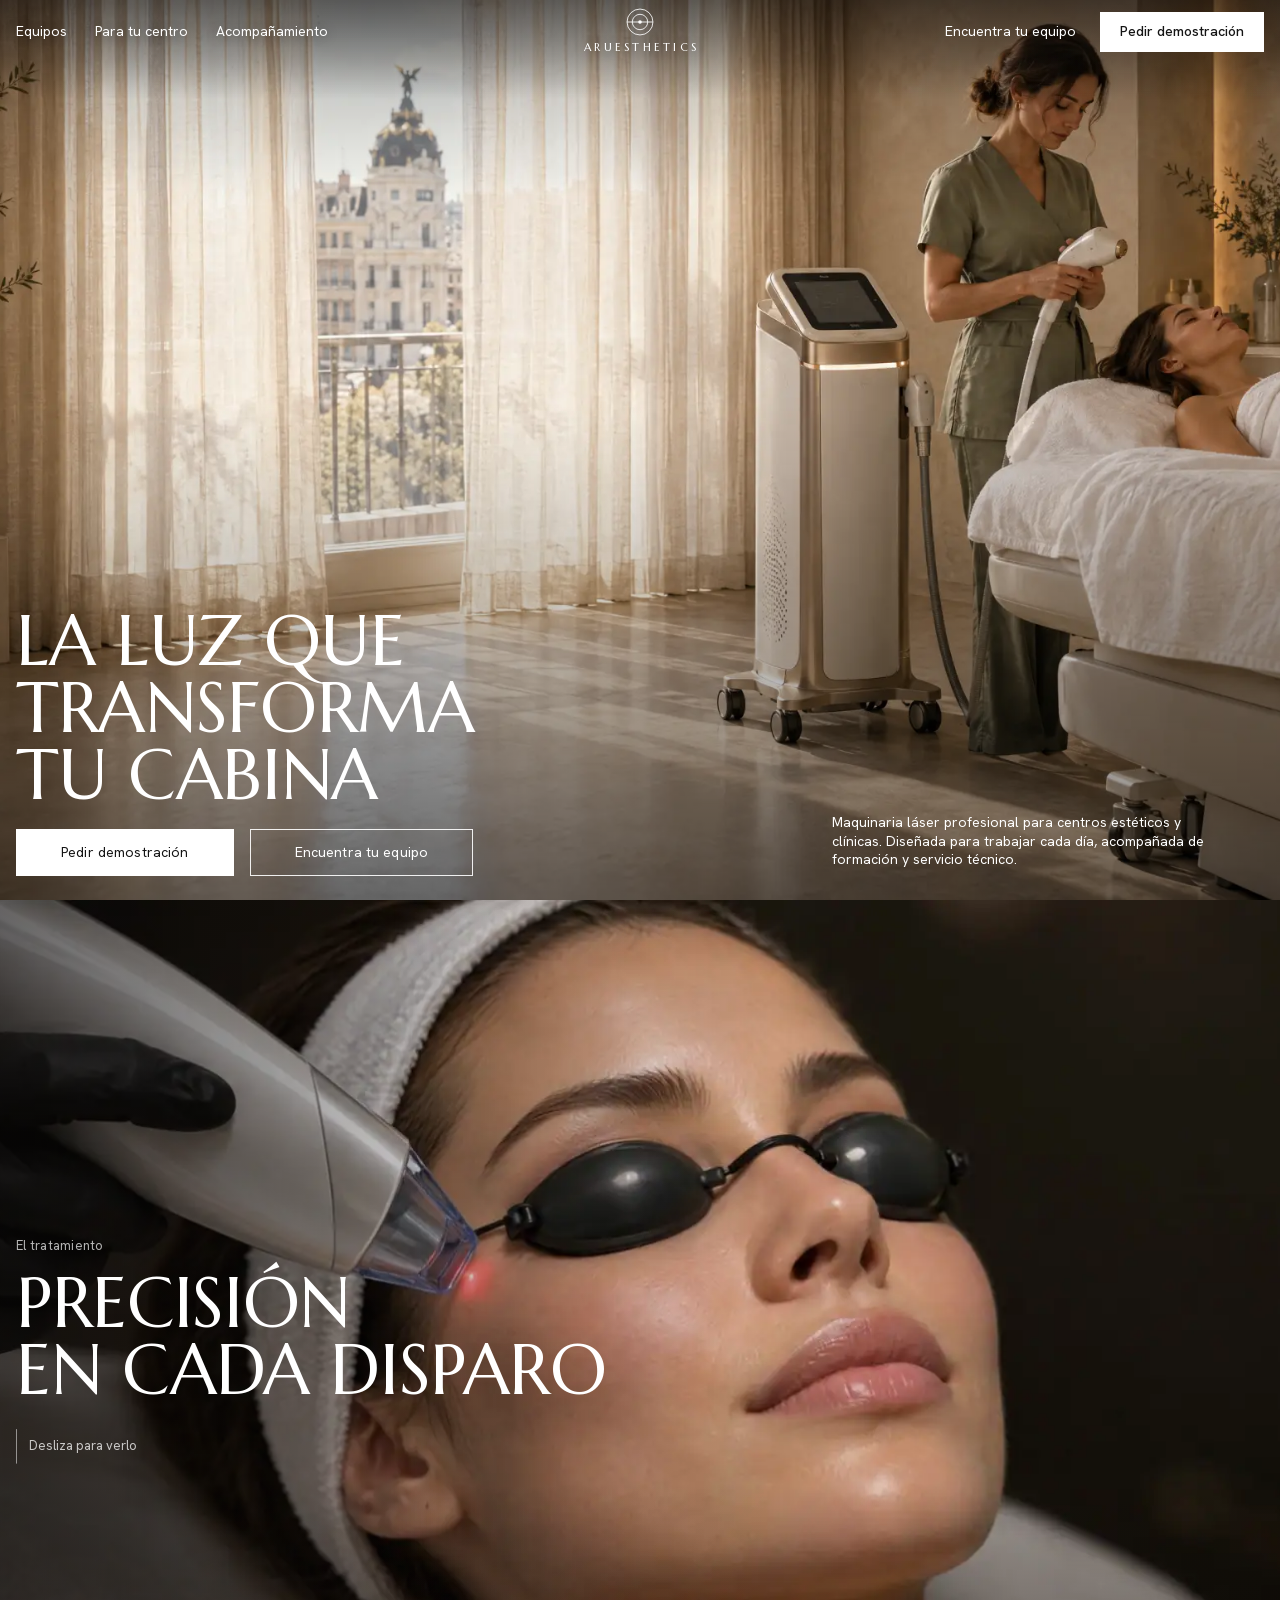
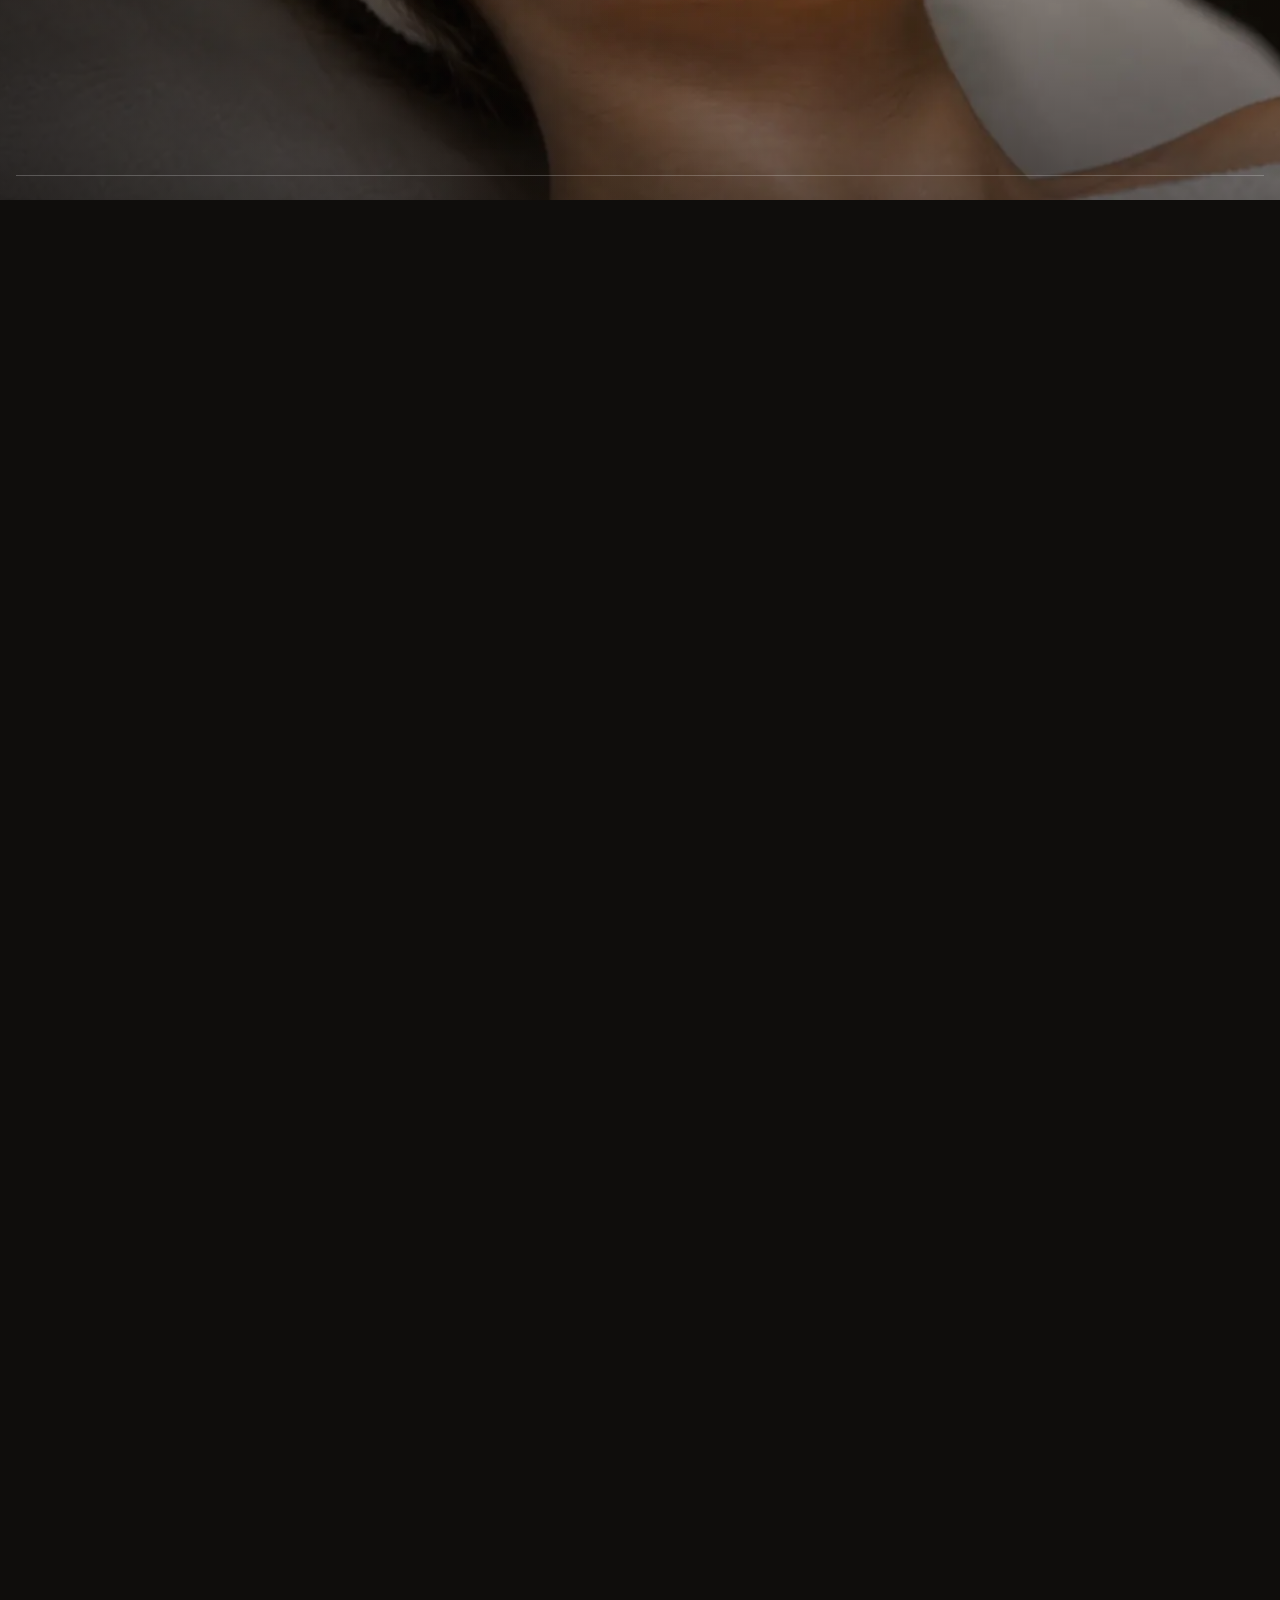
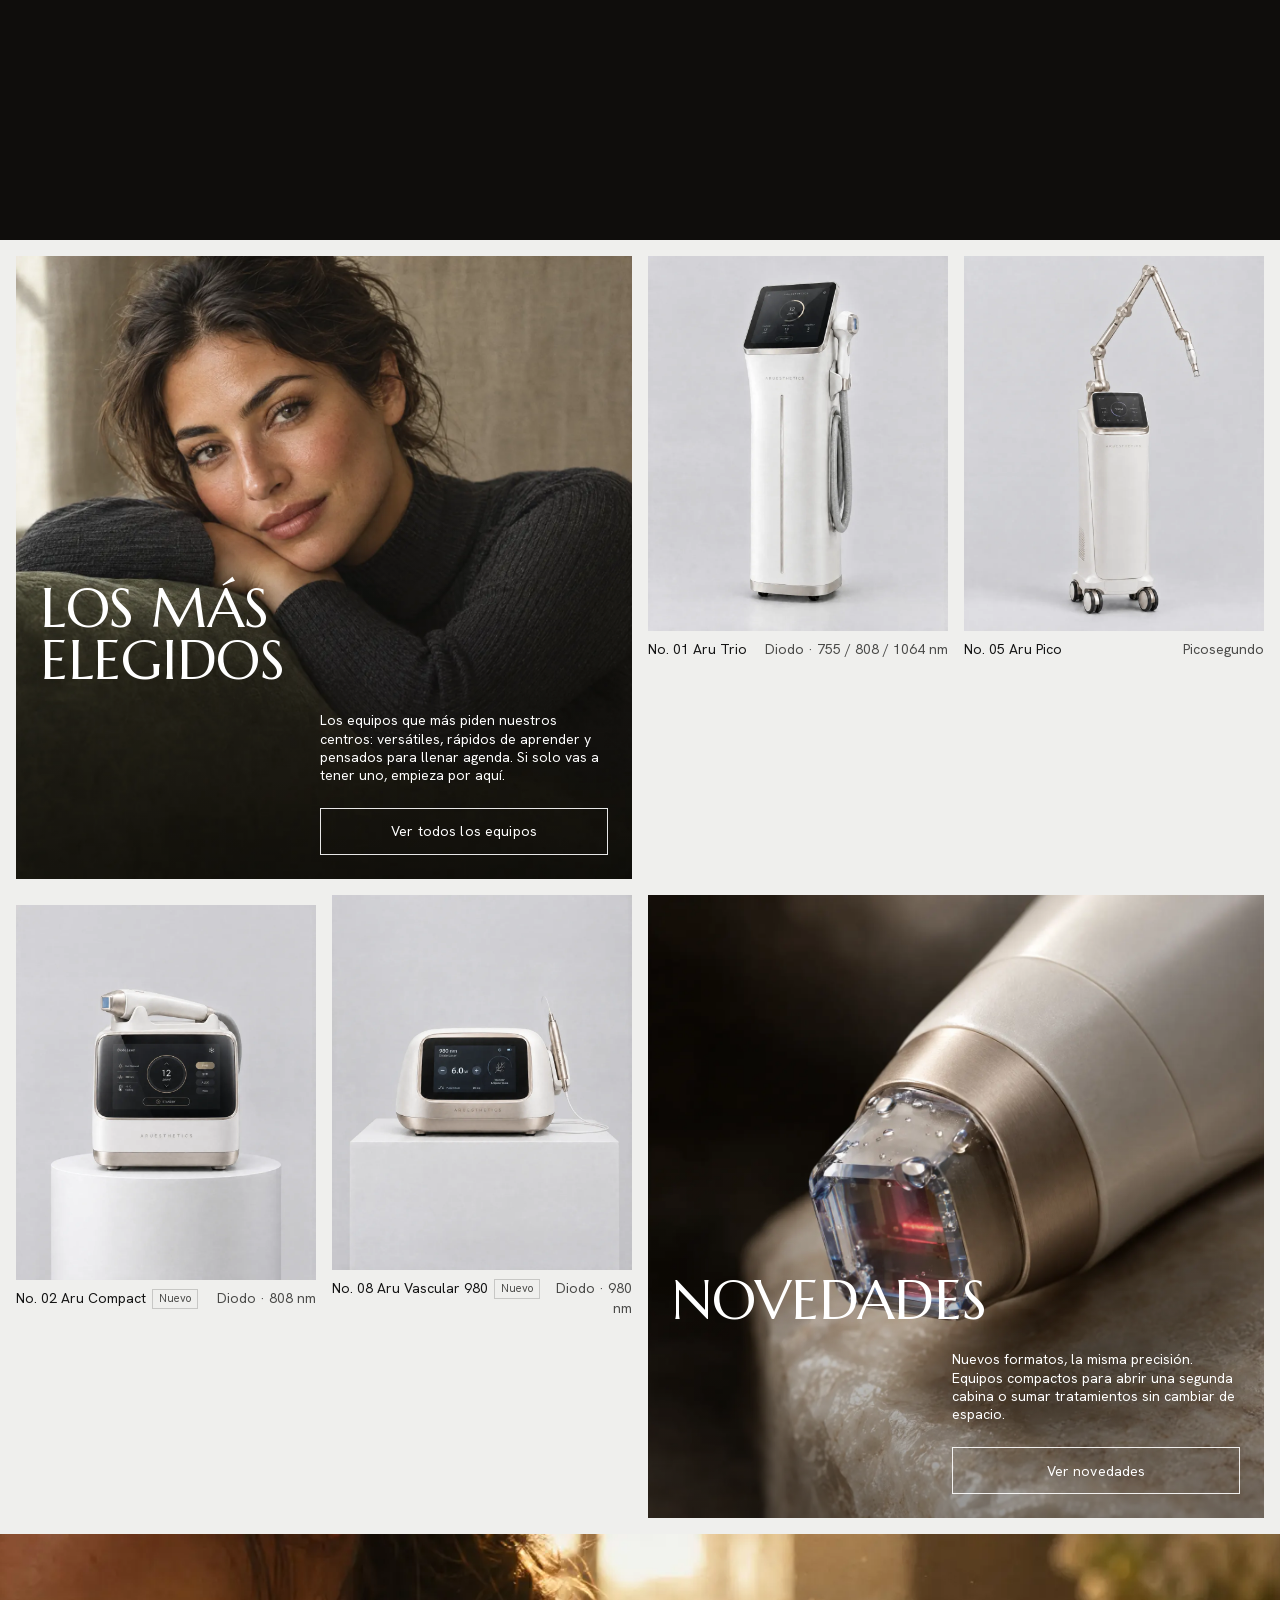
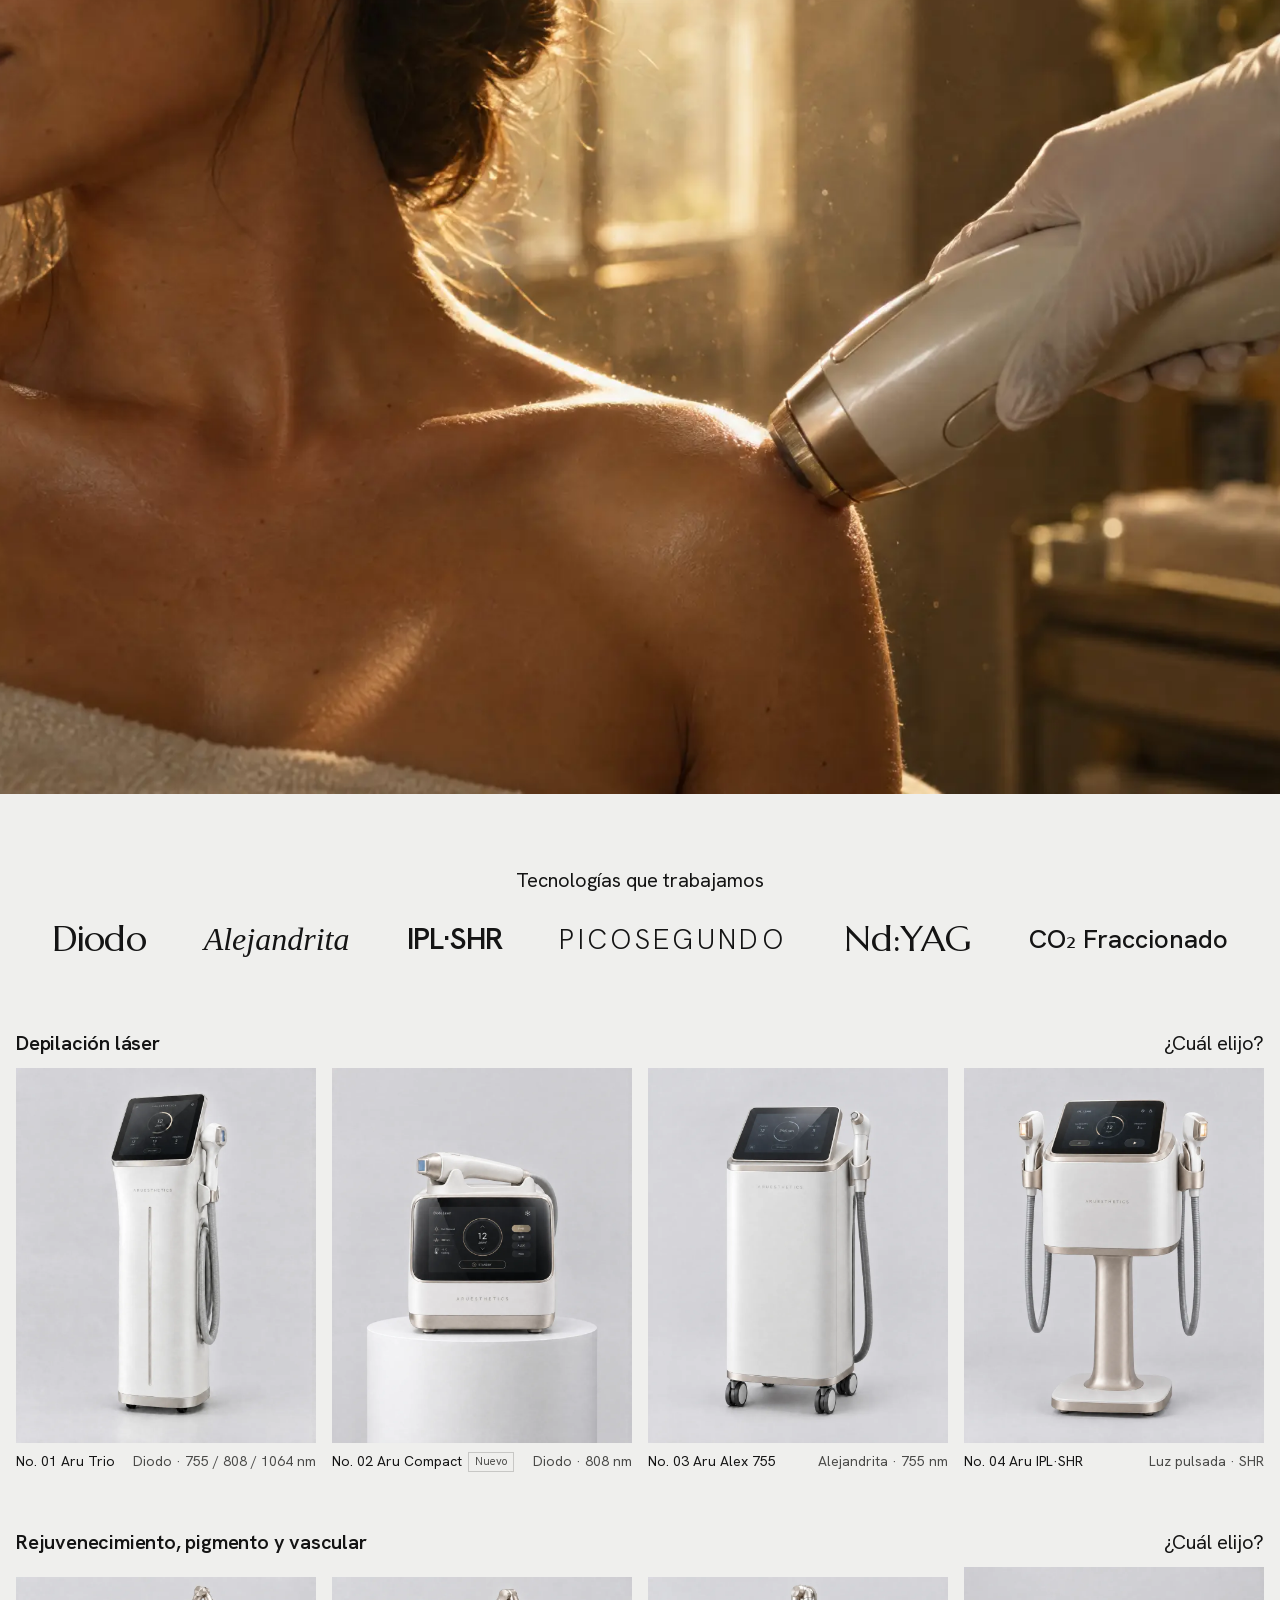
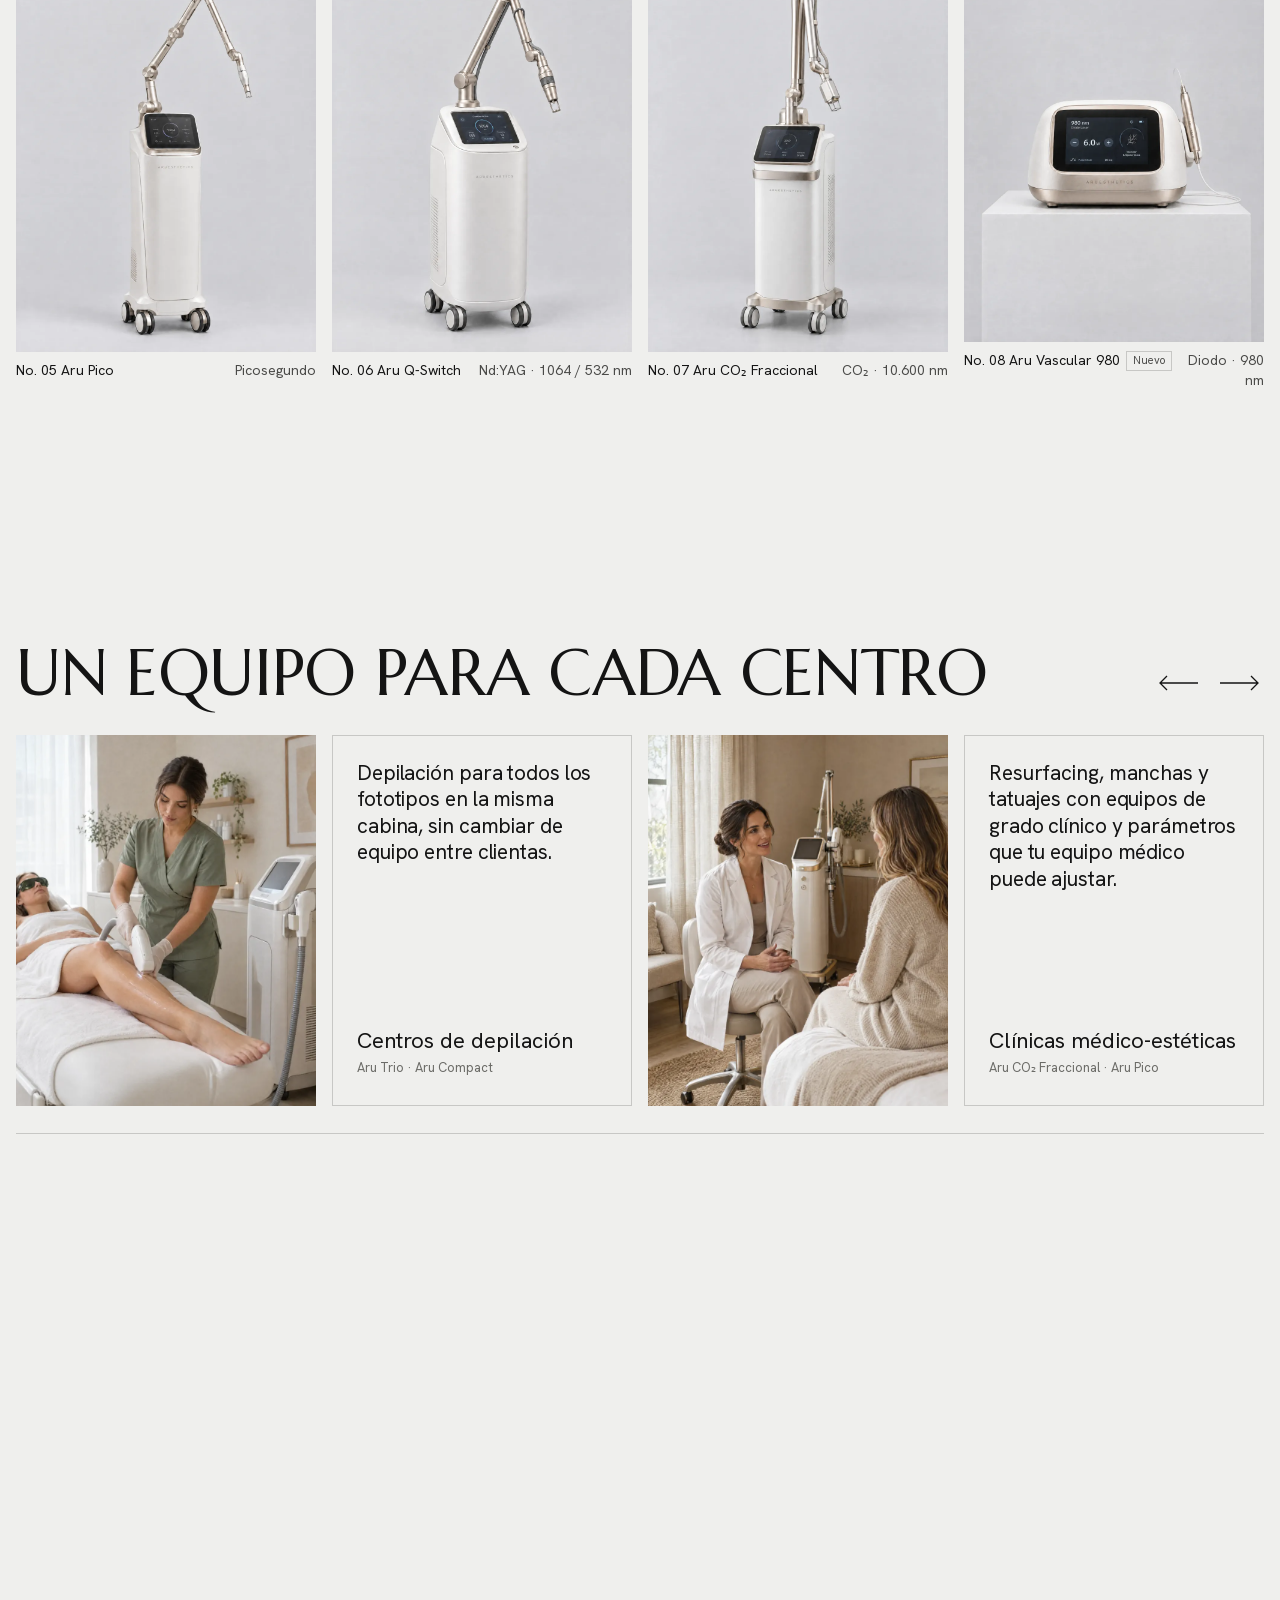
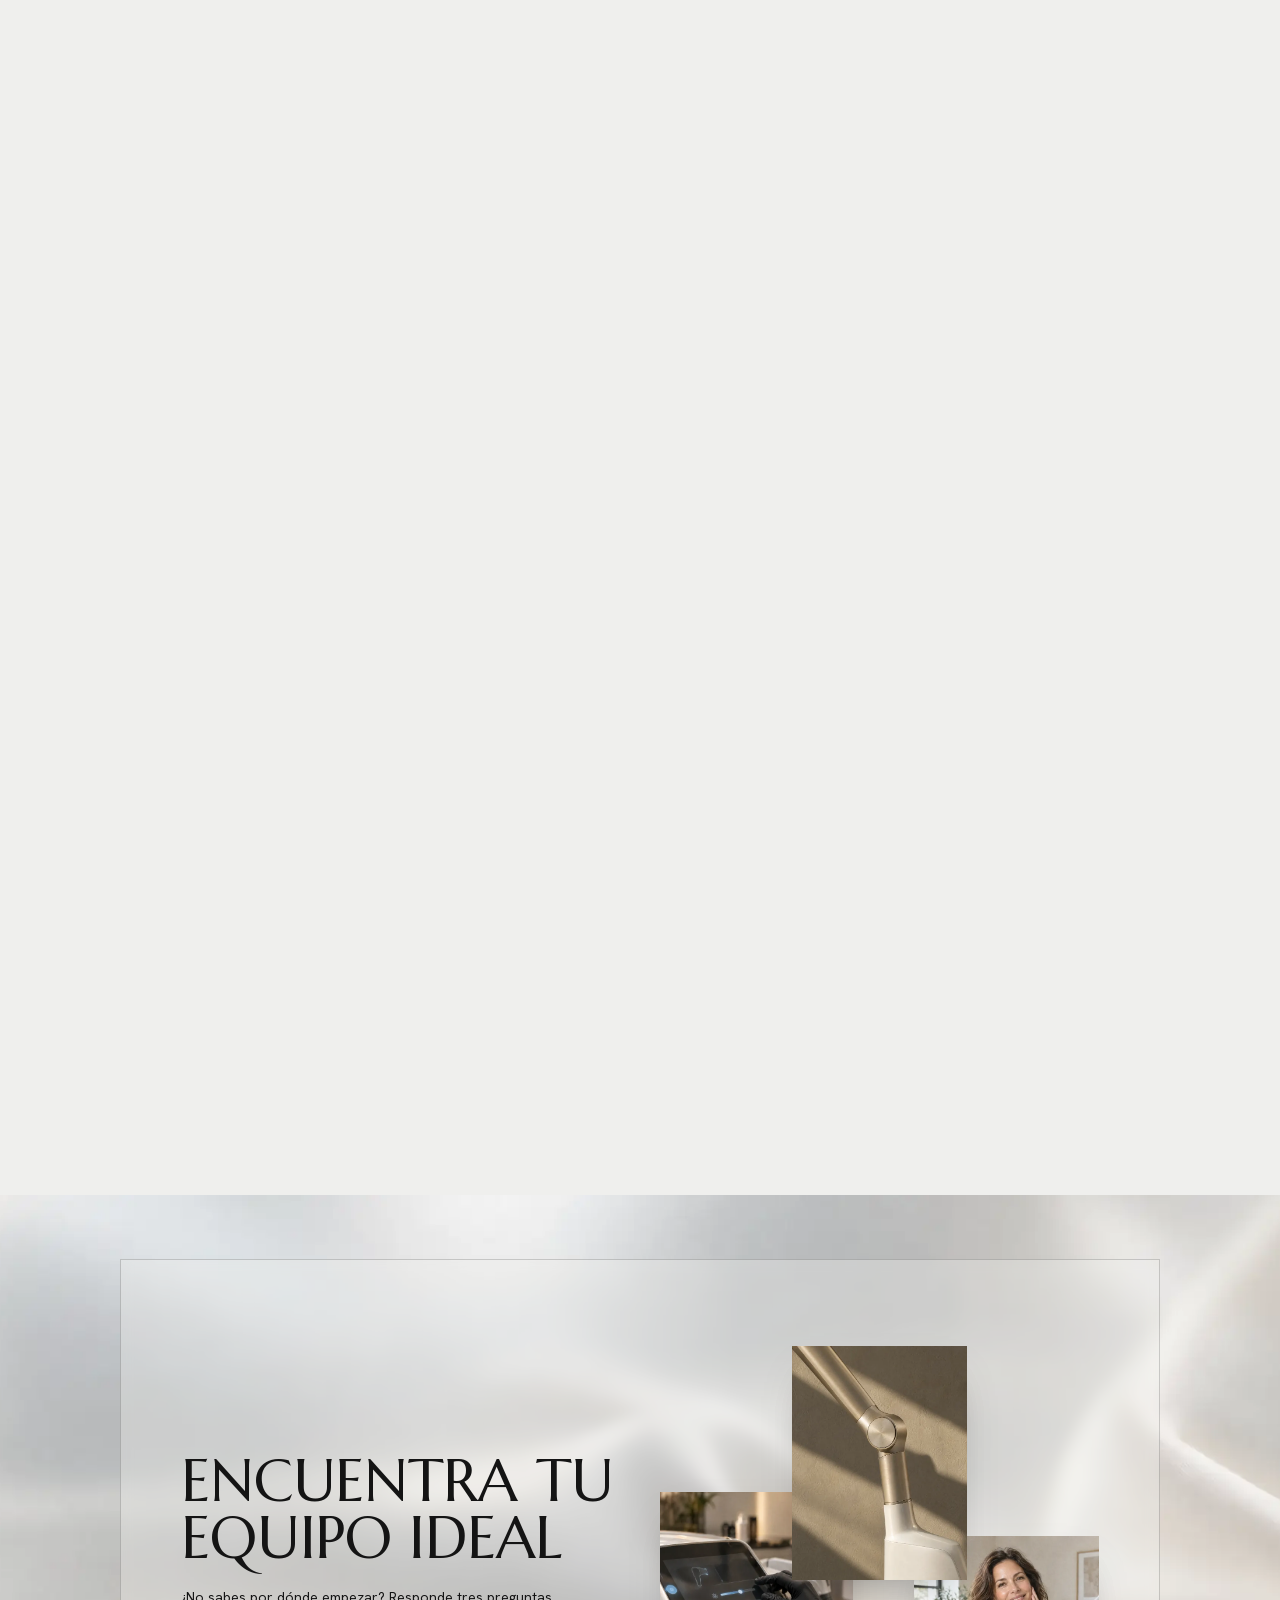
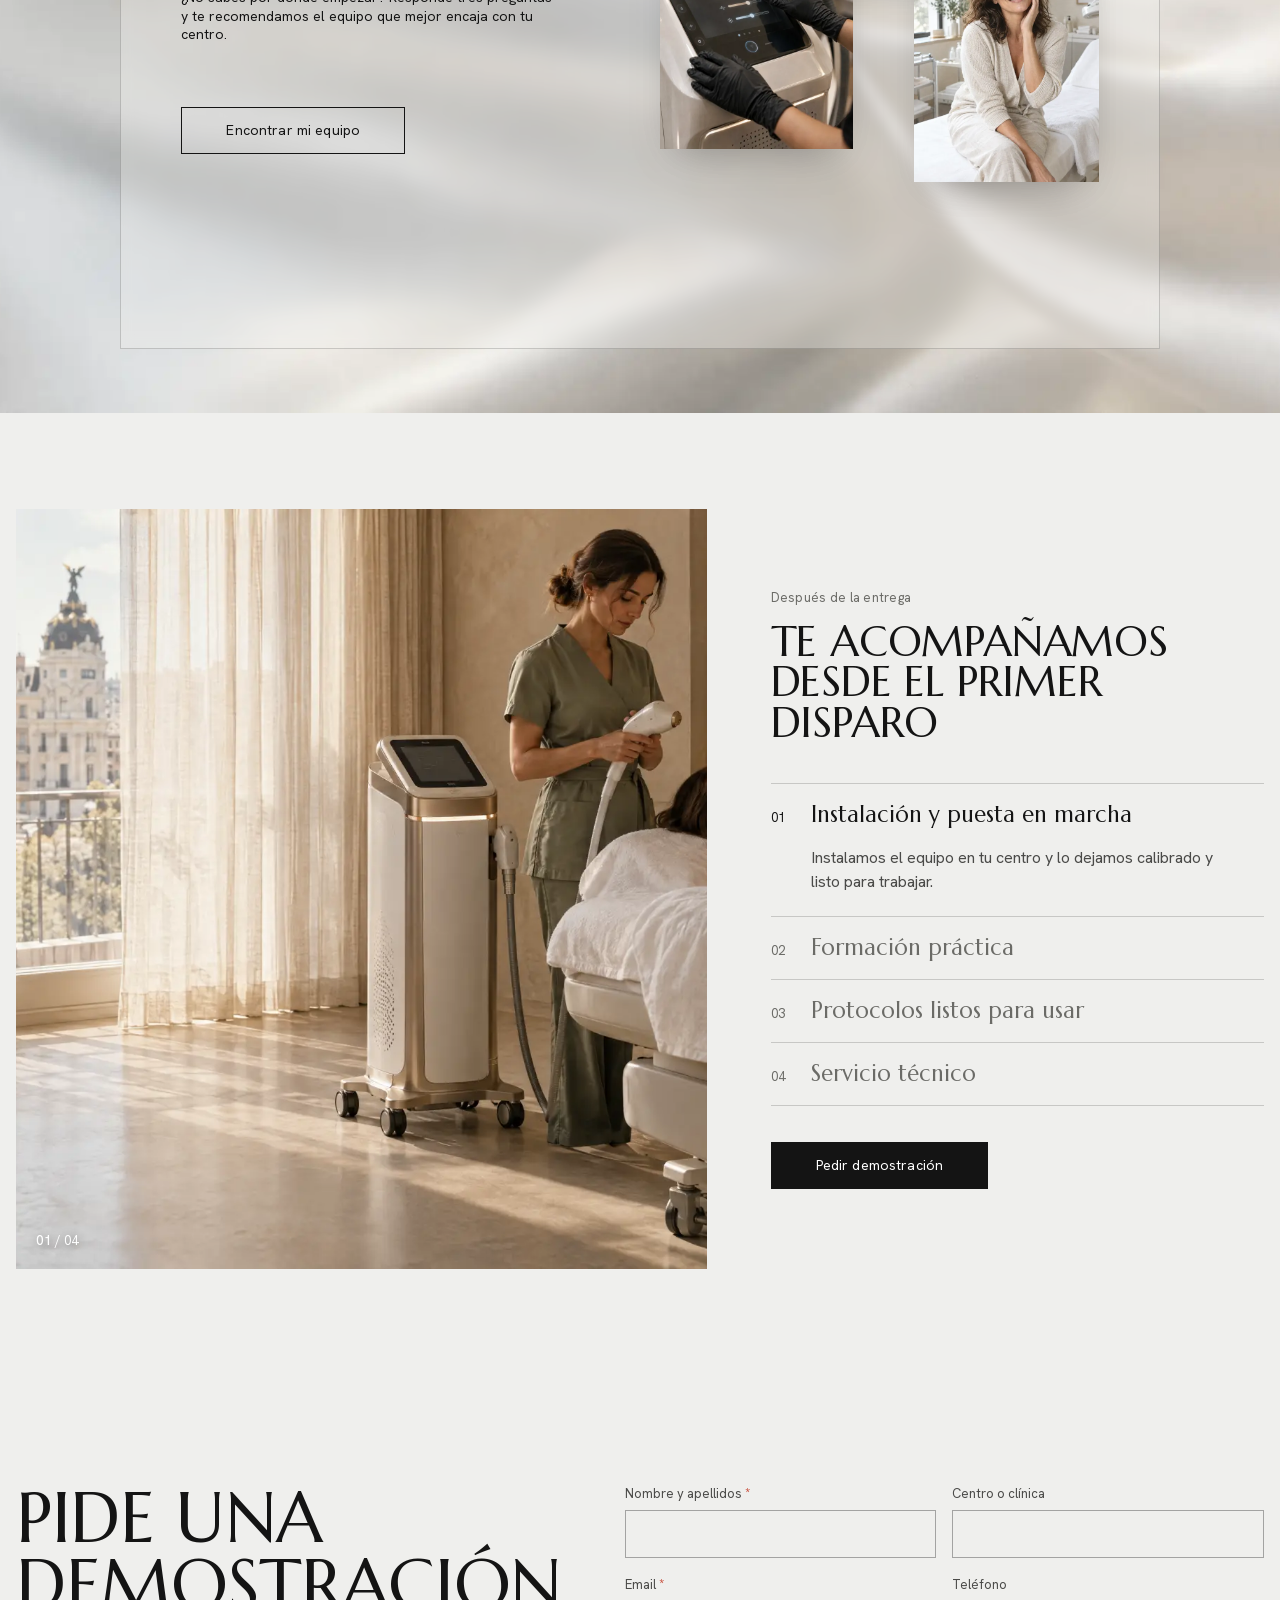
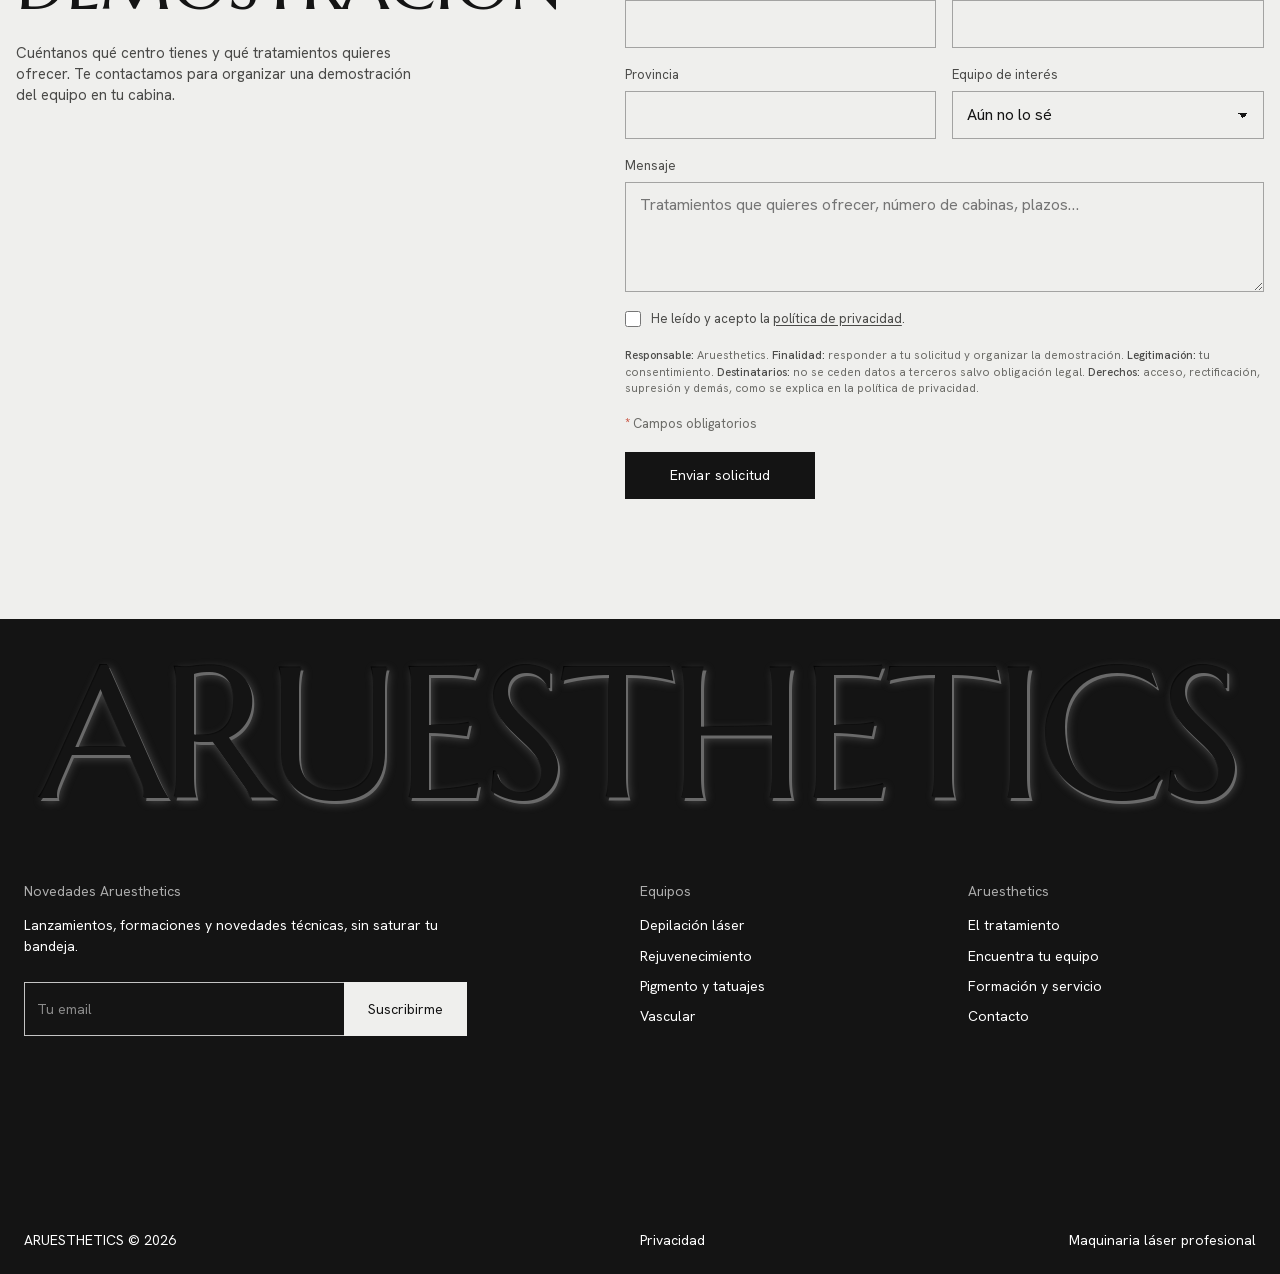
==== commit e07fe0fe: "feat: la marca pasa a llamarse Aruesthetics - Nombre en título, metadatos, logo, pie, texto legal, a" ====
--- a/site/index.html
+++ b/site/index.html
@@ -3,23 +3,23 @@
 <head>
   <meta charset="utf-8">
   <meta name="viewport" content="width=device-width, initial-scale=1, viewport-fit=cover">
-  <title>Arulaser — Maquinaria láser para centros estéticos</title>
-  <meta name="description" content="Arulaser diseña y distribuye maquinaria láser profesional para centros estéticos, clínicas y dermatología: depilación láser, picosegundo, Q-Switch, CO₂ fraccionado y vascular.">
+  <title>Aruesthetics — Maquinaria láser para centros estéticos</title>
+  <meta name="description" content="Aruesthetics diseña y distribuye maquinaria láser profesional para centros estéticos, clínicas y dermatología: depilación láser, picosegundo, Q-Switch, CO₂ fraccionado y vascular.">
   <!-- Dominio temporal: no indexar hasta publicar en el dominio definitivo -->
   <meta name="robots" content="noindex, nofollow">
   <meta name="theme-color" content="#141414">
   <meta property="og:type" content="website">
   <meta property="og:locale" content="es_ES">
-  <meta property="og:title" content="Arulaser — Maquinaria láser para centros estéticos">
+  <meta property="og:title" content="Aruesthetics — Maquinaria láser para centros estéticos">
   <meta property="og:description" content="Tecnología láser profesional para centros estéticos y clínicas, con formación y servicio técnico.">
   <meta property="og:image" content="img/og.jpg">
   <link rel="icon" href="img/favicon.svg" type="image/svg+xml">
   <link rel="preload" as="font" type="font/woff2" href="fonts/marcellus.woff2" crossorigin>
   <link rel="preload" as="font" type="font/woff2" href="fonts/hanken.woff2" crossorigin>
   <link rel="preload" as="image" href="img/hero.webp">
-  <link rel="stylesheet" href="css/styles.css?v=6">
+  <link rel="stylesheet" href="css/styles.css?v=7">
   <script type="application/ld+json">
-  {"@context":"https://schema.org","@type":"Organization","name":"Arulaser","description":"Maquinaria láser profesional para centros estéticos y clínicas.","logo":"img/favicon.svg"}
+  {"@context":"https://schema.org","@type":"Organization","name":"Aruesthetics","description":"Maquinaria láser profesional para centros estéticos y clínicas.","logo":"img/favicon.svg"}
   </script>
 </head>
 <body>
@@ -32,9 +32,9 @@
       <a href="#centros" data-sections="centros,encuentra">Para tu centro</a>
       <a href="#formacion" data-sections="formacion">Acompañamiento</a>
     </nav>
-    <a class="nav__logo" href="#top" aria-label="Arulaser, inicio">
+    <a class="nav__logo" href="#top" aria-label="Aruesthetics, inicio">
       <svg viewBox="0 0 40 40" aria-hidden="true"><circle cx="20" cy="20" r="18.5" fill="none" stroke="currentColor" stroke-width="1.2"/><circle cx="20" cy="20" r="11" fill="none" stroke="currentColor" stroke-width="1.2"/><path d="M1.5 20h37" stroke="currentColor" stroke-width="1.2"/><circle cx="20" cy="20" r="2.6" fill="currentColor"/></svg>
-      <span>ARULASER</span>
+      <span>ARUESTHETICS</span>
     </a>
     <div class="nav__right">
       <button type="button" class="linklike nav__quiz" data-open-quiz>Encuentra tu equipo</button>
@@ -276,7 +276,7 @@
         </label>
         <label class="field field--wide"><span>Mensaje</span><textarea name="mensaje" rows="4" placeholder="Tratamientos que quieres ofrecer, número de cabinas, plazos…"></textarea></label>
         <label class="check field--wide"><input type="checkbox" name="privacidad" required data-msg="Acepta la política de privacidad para poder enviarla."> <span>He leído y acepto la <button type="button" class="linklike u" data-open-privacy>política de privacidad</button>.</span></label>
-        <p class="legal field--wide"><strong>Responsable:</strong> Arulaser. <strong>Finalidad:</strong> responder a tu solicitud y organizar la demostración. <strong>Legitimación:</strong> tu consentimiento. <strong>Destinatarios:</strong> no se ceden datos a terceros salvo obligación legal. <strong>Derechos:</strong> acceso, rectificación, supresión y demás, como se explica en la política de privacidad.</p>
+        <p class="legal field--wide"><strong>Responsable:</strong> Aruesthetics. <strong>Finalidad:</strong> responder a tu solicitud y organizar la demostración. <strong>Legitimación:</strong> tu consentimiento. <strong>Destinatarios:</strong> no se ceden datos a terceros salvo obligación legal. <strong>Derechos:</strong> acceso, rectificación, supresión y demás, como se explica en la política de privacidad.</p>
         <p class="form__req field--wide"><i aria-hidden="true">*</i> Campos obligatorios</p>
         <div class="form__foot field--wide">
           <button class="btn btn--ink" type="submit">Enviar solicitud</button>
@@ -288,10 +288,10 @@
 
   <!-- ============ PIE ============ -->
   <footer class="footer" data-nav="dark">
-    <div class="footer__word" aria-hidden="true">ARULASER</div>
+    <div class="footer__word" aria-hidden="true">ARUESTHETICS</div>
     <div class="footer__grid">
       <div class="footer__news">
-        <h2 class="footer__h">Novedades Arulaser</h2>
+        <h2 class="footer__h">Novedades Aruesthetics</h2>
         <p>Lanzamientos, formaciones y novedades técnicas, sin saturar tu bandeja.</p>
         <form class="news" action="enviar.php" method="post" novalidate>
           <input type="hidden" name="tipo" value="newsletter">
@@ -313,7 +313,7 @@
         </ul>
       </div>
       <div>
-        <h2 class="footer__h">Arulaser</h2>
+        <h2 class="footer__h">Aruesthetics</h2>
         <ul>
           <li><a href="#tratamiento">El tratamiento</a></li>
           <li><button type="button" class="linklike" data-open-quiz>Encuentra tu equipo</button></li>
@@ -323,7 +323,7 @@
       </div>
     </div>
     <div class="footer__bottom">
-      <span>ARULASER © 2026</span>
+      <span>ARUESTHETICS © 2026</span>
       <button type="button" class="linklike" data-open-privacy>Privacidad</button>
       <span>Maquinaria láser profesional</span>
     </div>
@@ -412,13 +412,13 @@
     <button class="sheet__close" type="button" data-close aria-label="Cerrar">&times;</button>
     <div class="privacy__inner">
       <h2 id="pv-t" class="display display--ink">Privacidad</h2>
-      <p>Los datos que nos envías a través de los formularios de esta web se tratan con el único fin de responder a tu solicitud, organizar demostraciones y, si te suscribes, enviarte novedades de Arulaser.</p>
+      <p>Los datos que nos envías a través de los formularios de esta web se tratan con el único fin de responder a tu solicitud, organizar demostraciones y, si te suscribes, enviarte novedades de Aruesthetics.</p>
       <p>La base legal es tu consentimiento, que puedes retirar en cualquier momento. Conservamos los datos mientras sean necesarios para atender tu solicitud o hasta que pidas su supresión. No los cedemos a terceros salvo obligación legal.</p>
       <p>Puedes ejercer tus derechos de acceso, rectificación, supresión, oposición, limitación y portabilidad escribiéndonos a través del formulario de contacto, y presentar una reclamación ante la Agencia Española de Protección de Datos (aepd.es).</p>
       <p>Esta web no utiliza cookies de análisis ni de publicidad.</p>
     </div>
   </dialog>
 
-  <script src="js/main.js?v=5" defer></script>
+  <script src="js/main.js?v=6" defer></script>
 </body>
 </html>
--- a/site/css/styles.css
+++ b/site/css/styles.css
@@ -1,5 +1,5 @@
 /* ==========================================================
-   Arulaser — hoja de estilos
+   Aruesthetics — hoja de estilos
    Paleta y tipografía inspiradas en un catálogo editorial:
    gris claro, tinta casi negra, serif en mayúsculas.
    ========================================================== */
@@ -357,7 +357,7 @@
 /* ---------- Pie ---------- */
 .footer { background: var(--dark); color: #fff; padding: 24px 24px 24px; overflow: hidden; }
 .footer__word {
-  font-family: var(--serif); font-size: 20.6vw; line-height: .86; letter-spacing: -.025em; text-align: center; white-space: nowrap;
+  font-family: var(--serif); font-size: 14.6vw; line-height: .9; letter-spacing: -.025em; text-align: center; white-space: nowrap;
   color: #141414;
   text-shadow: .012em .016em 0 #6a6a6a, .012em .016em .05em rgba(190,190,190,.35), -.004em -.004em 0 #000;
   margin: 6px -24px 64px;
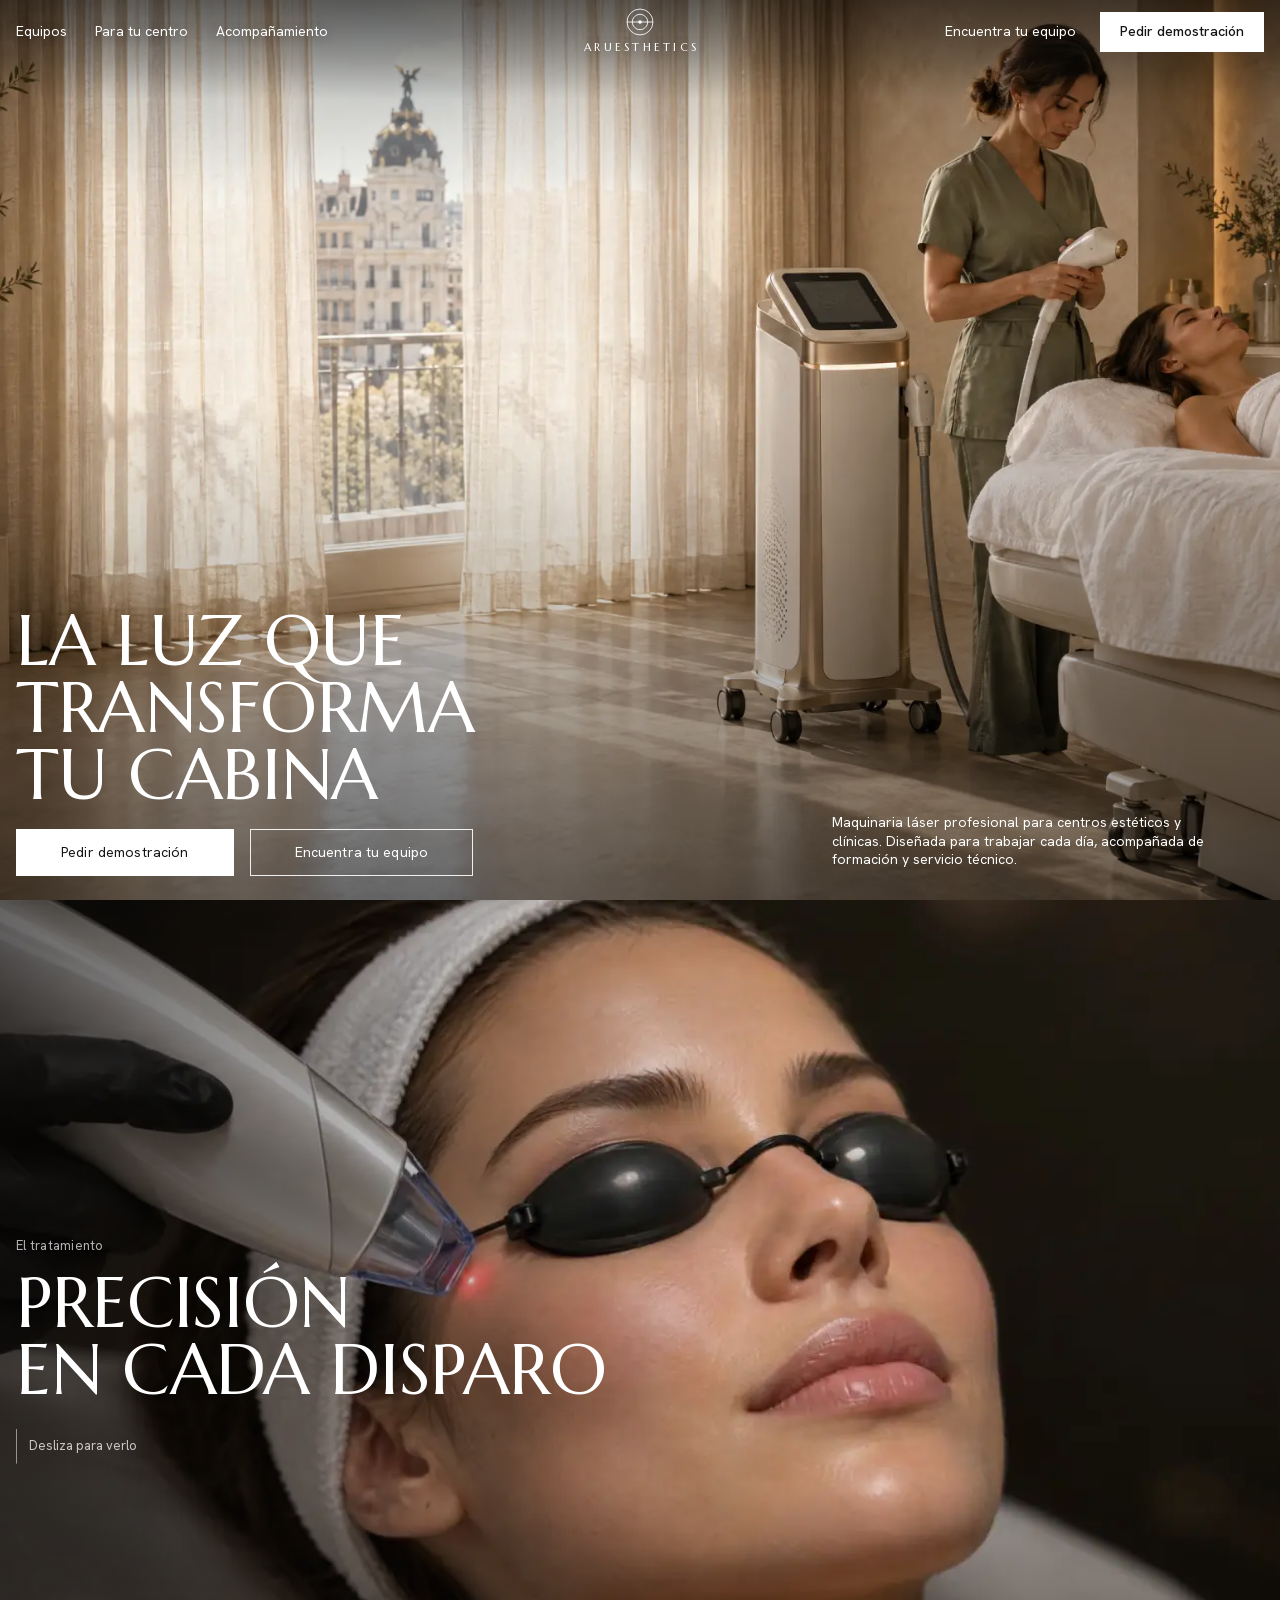
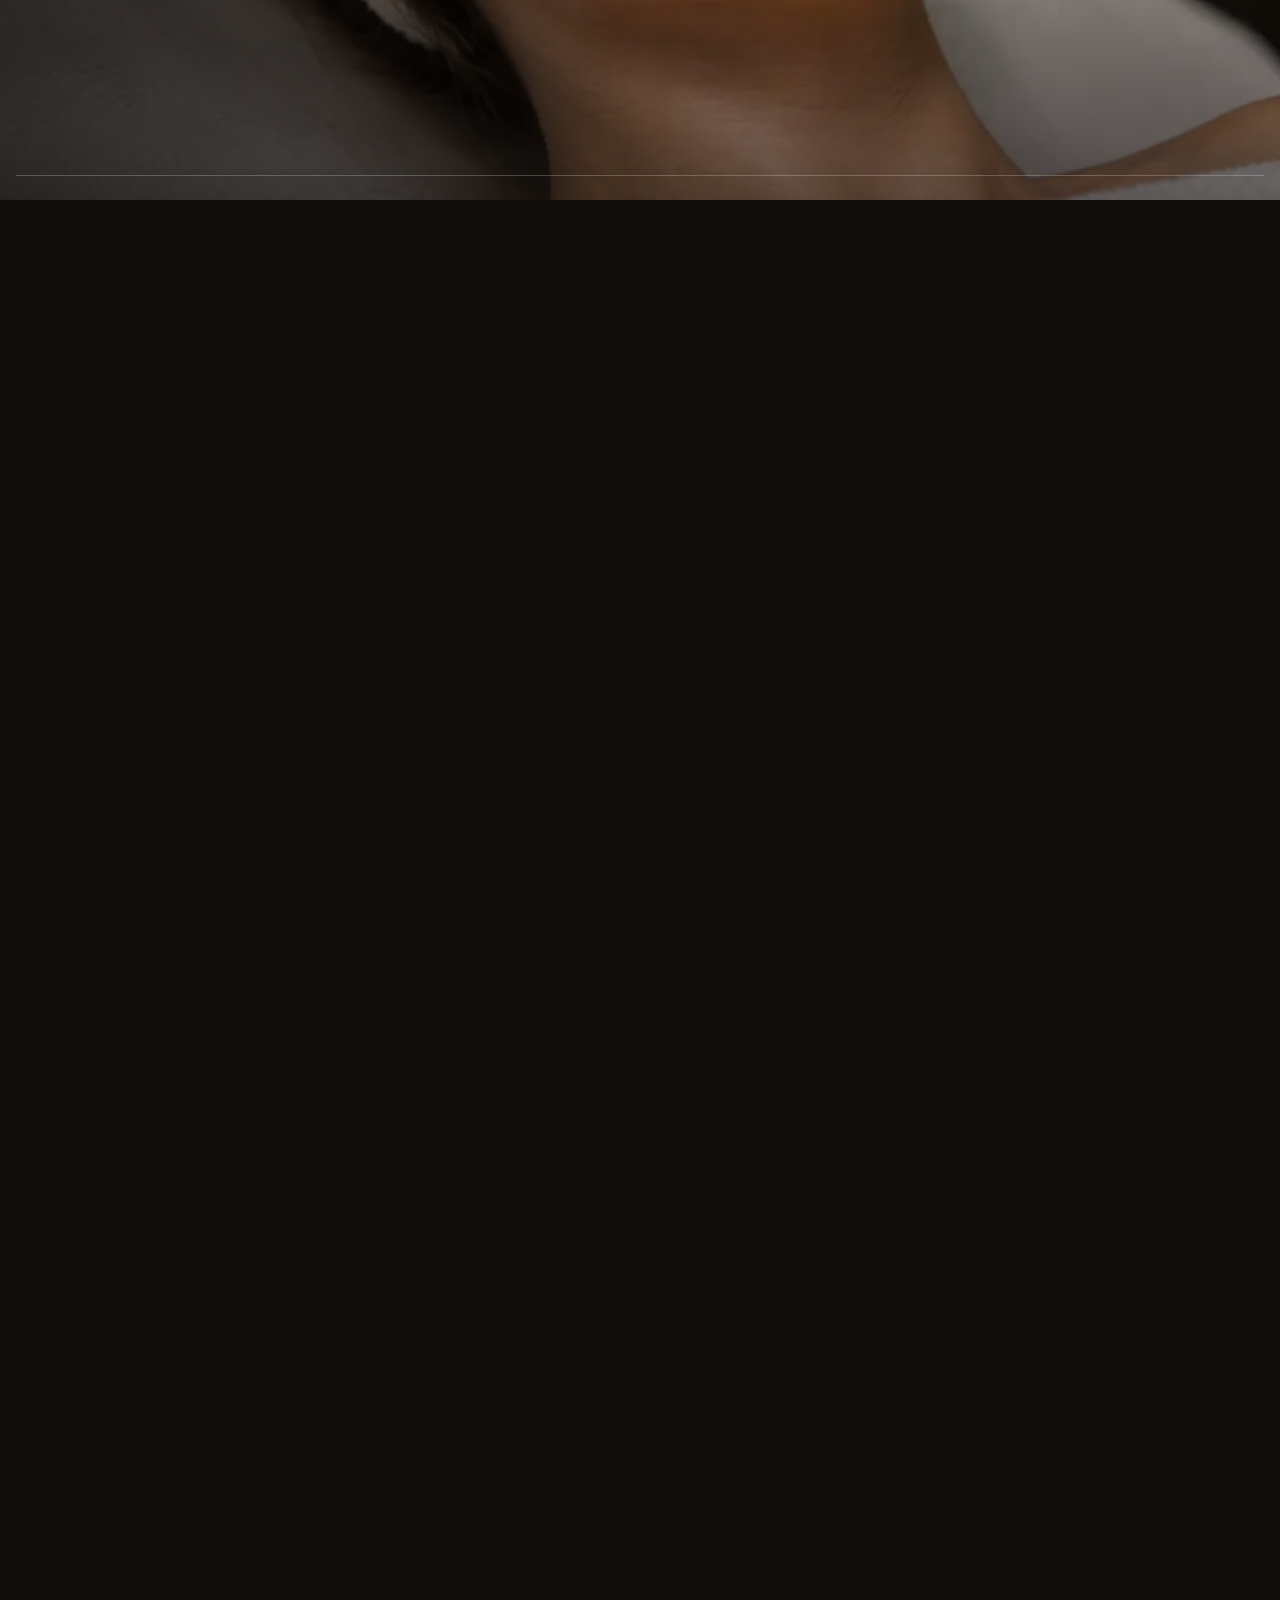
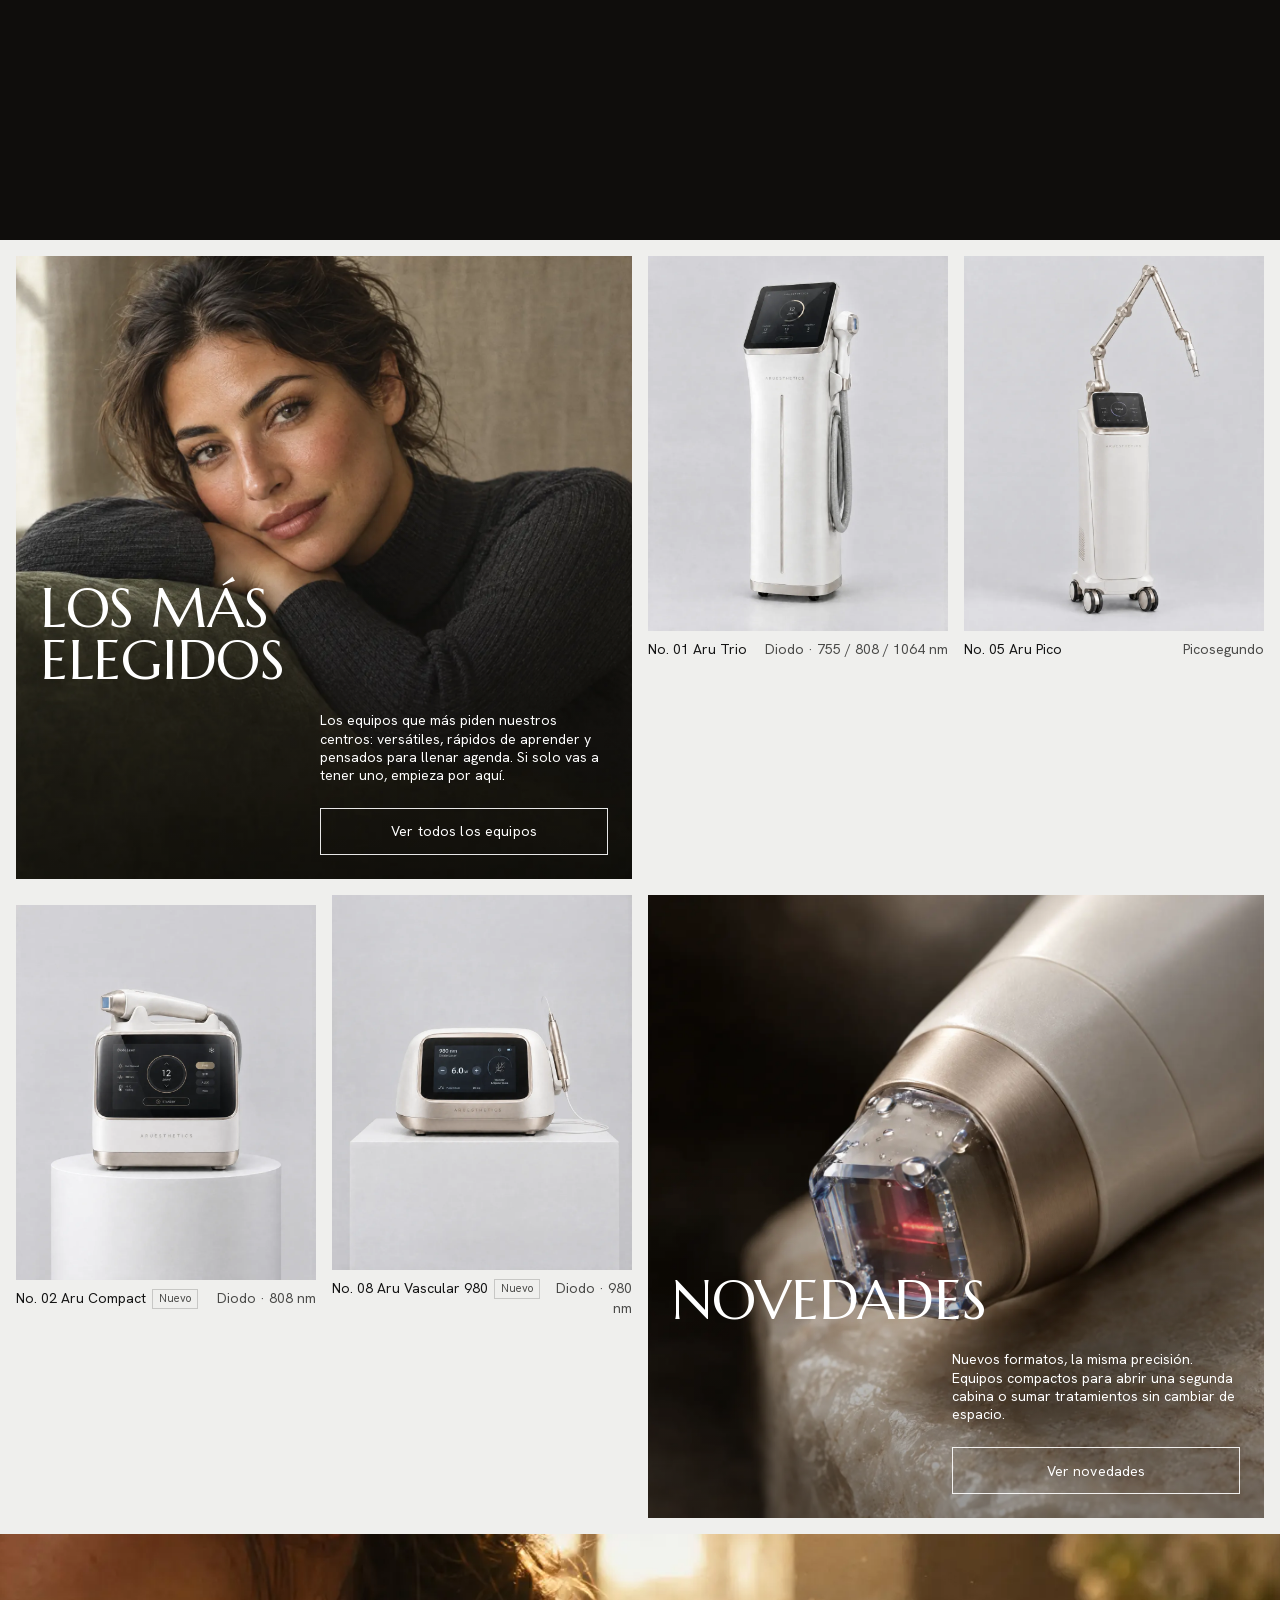
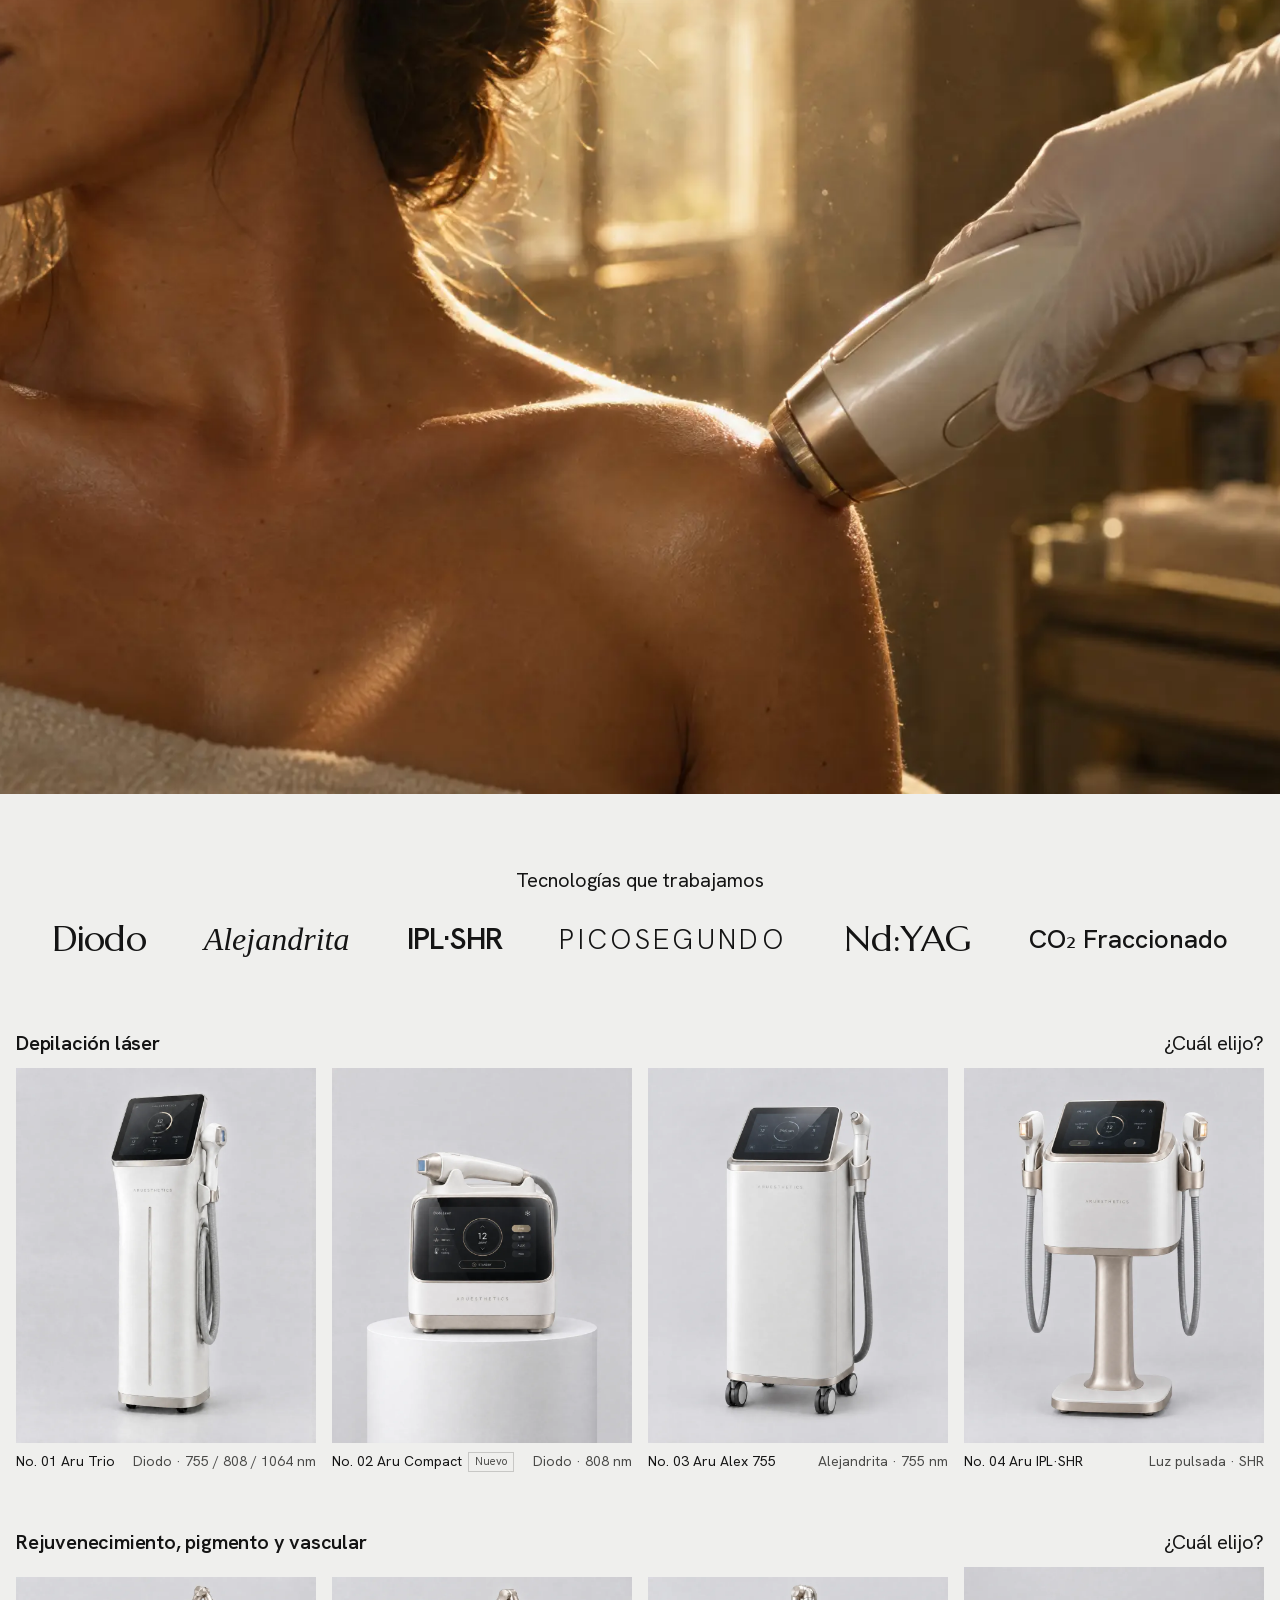
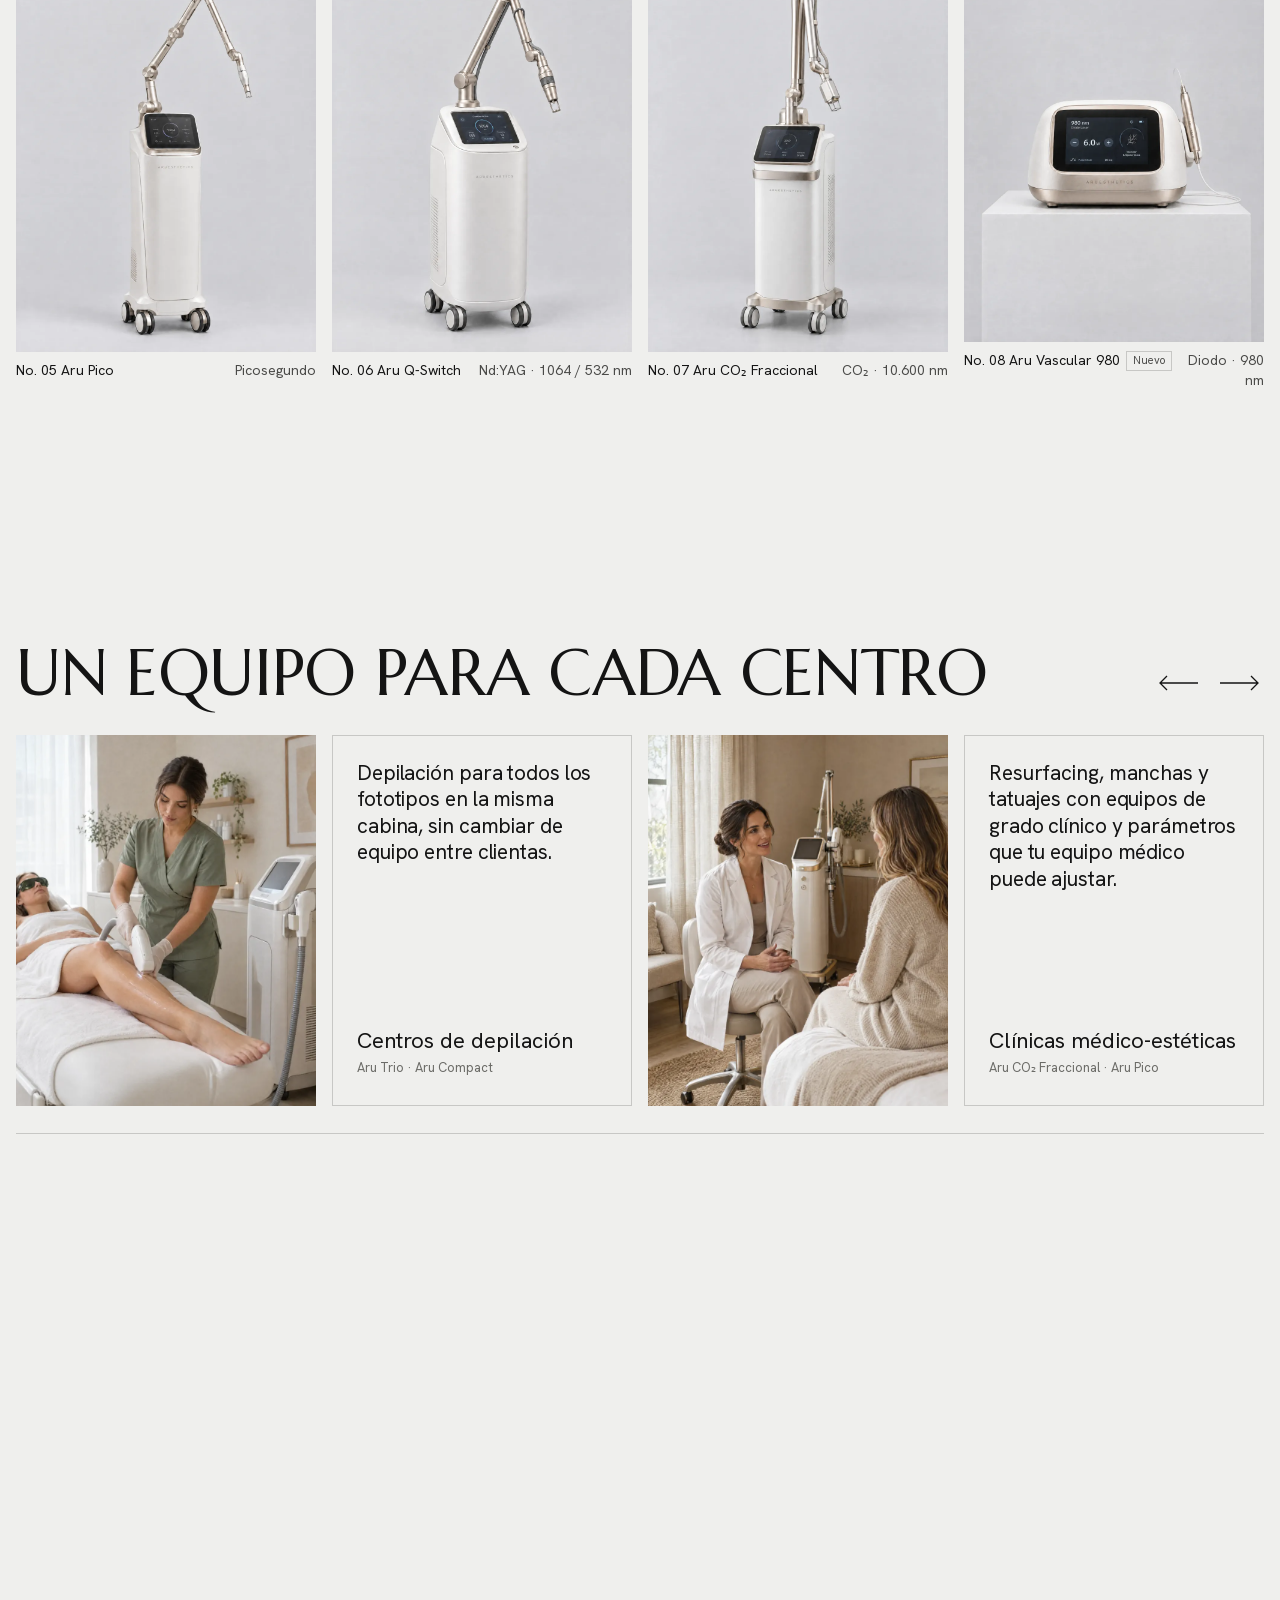
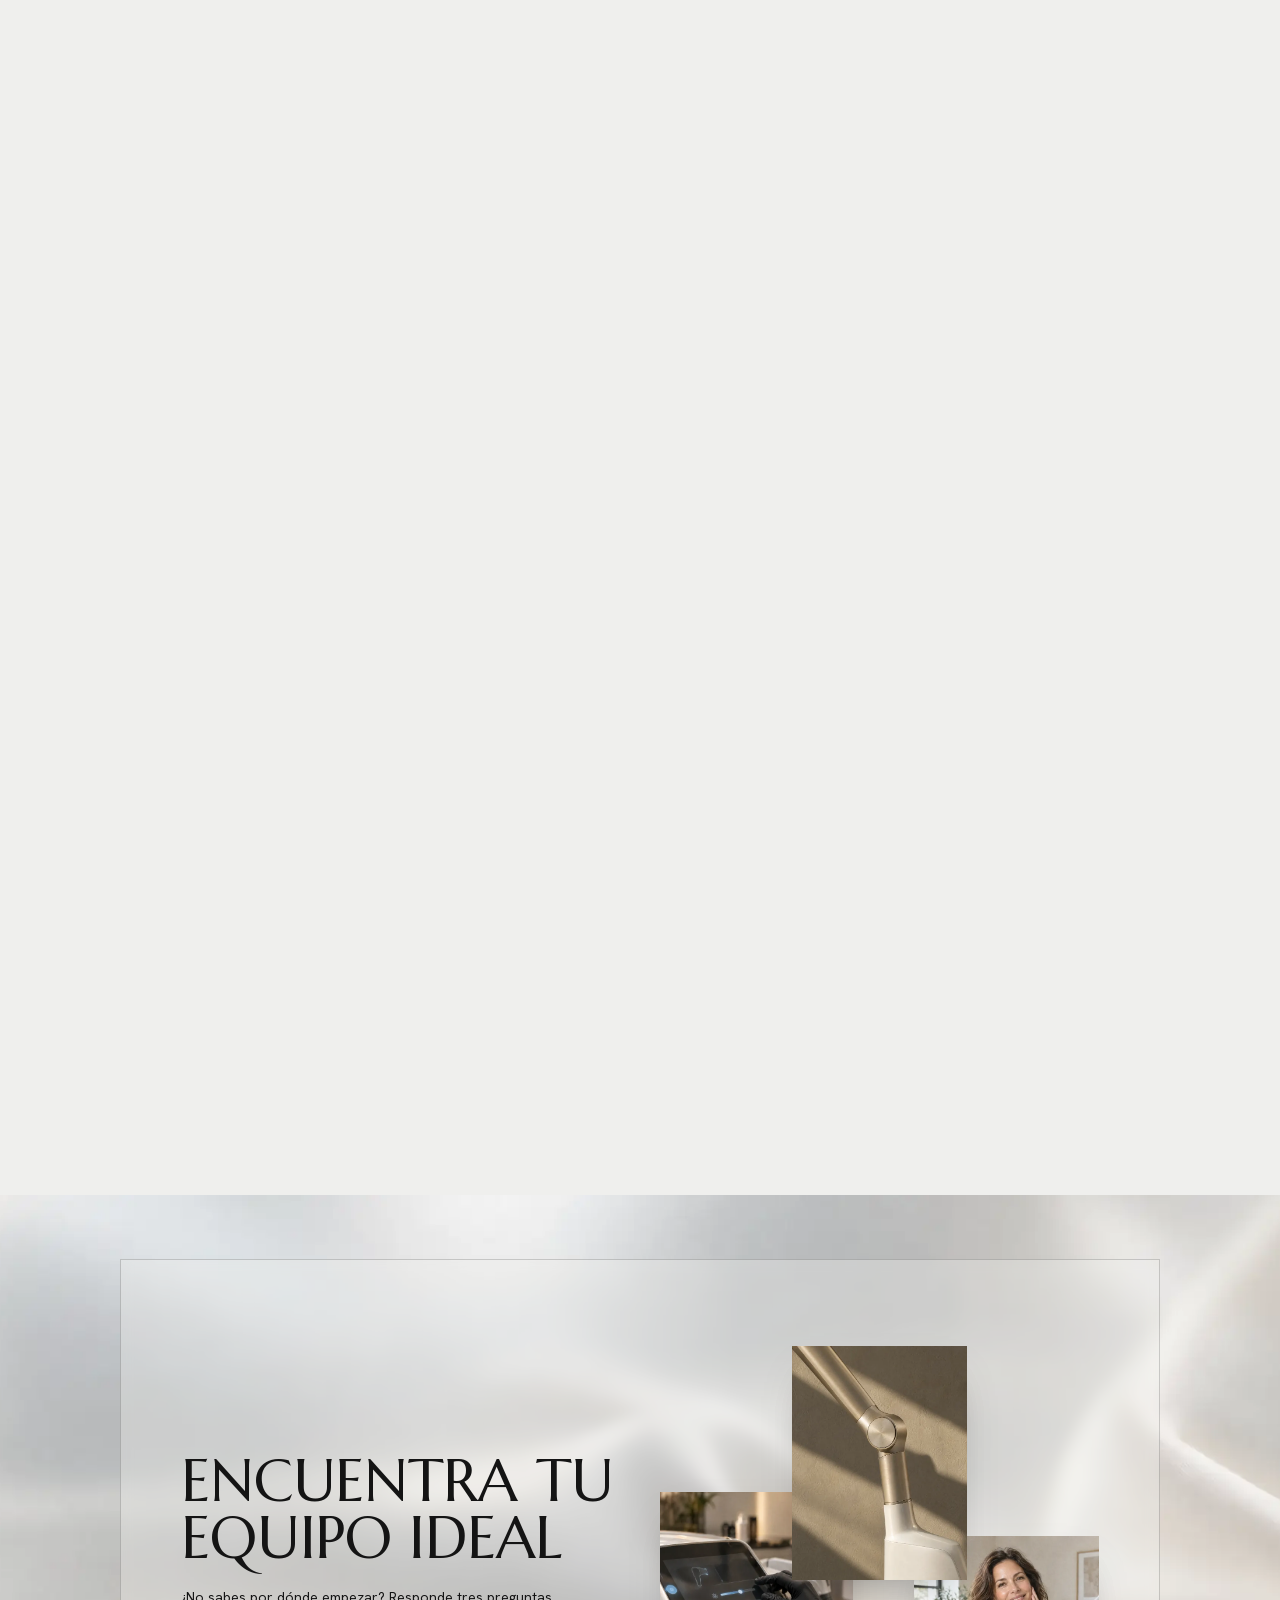
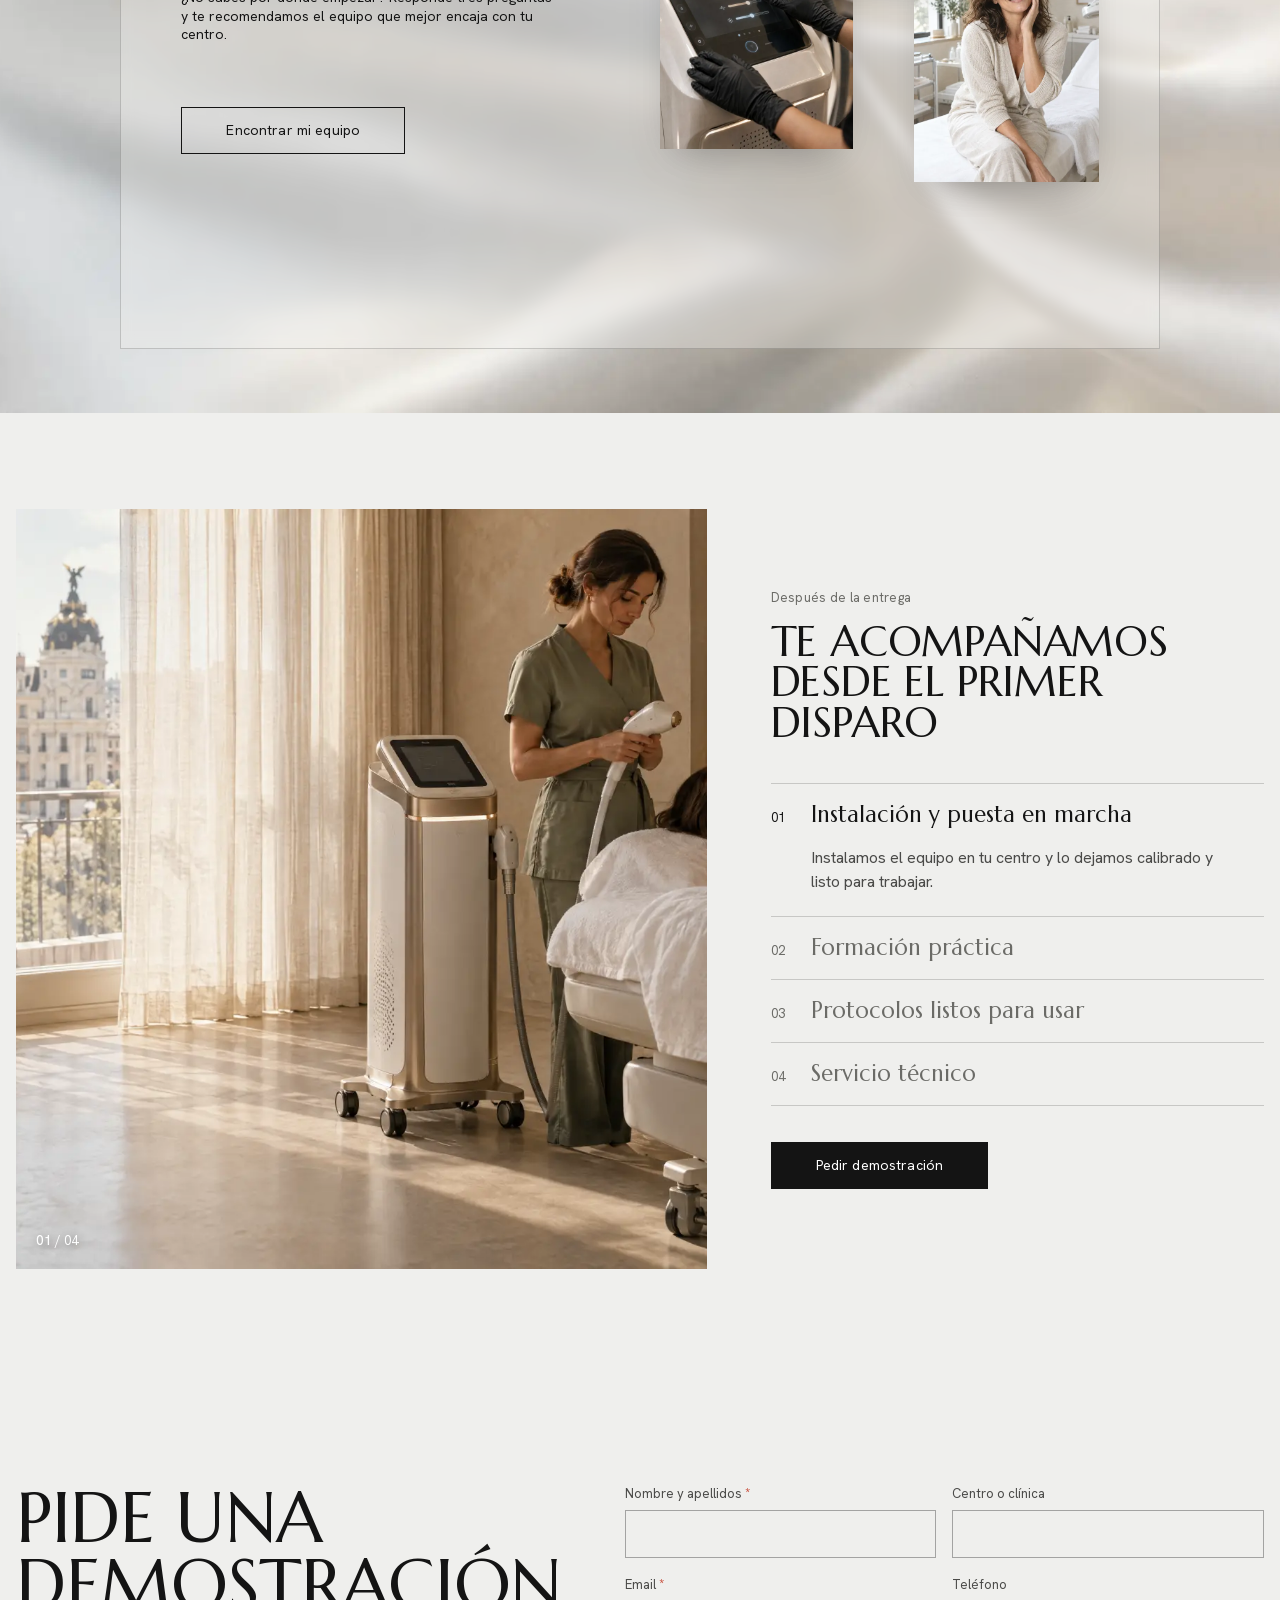
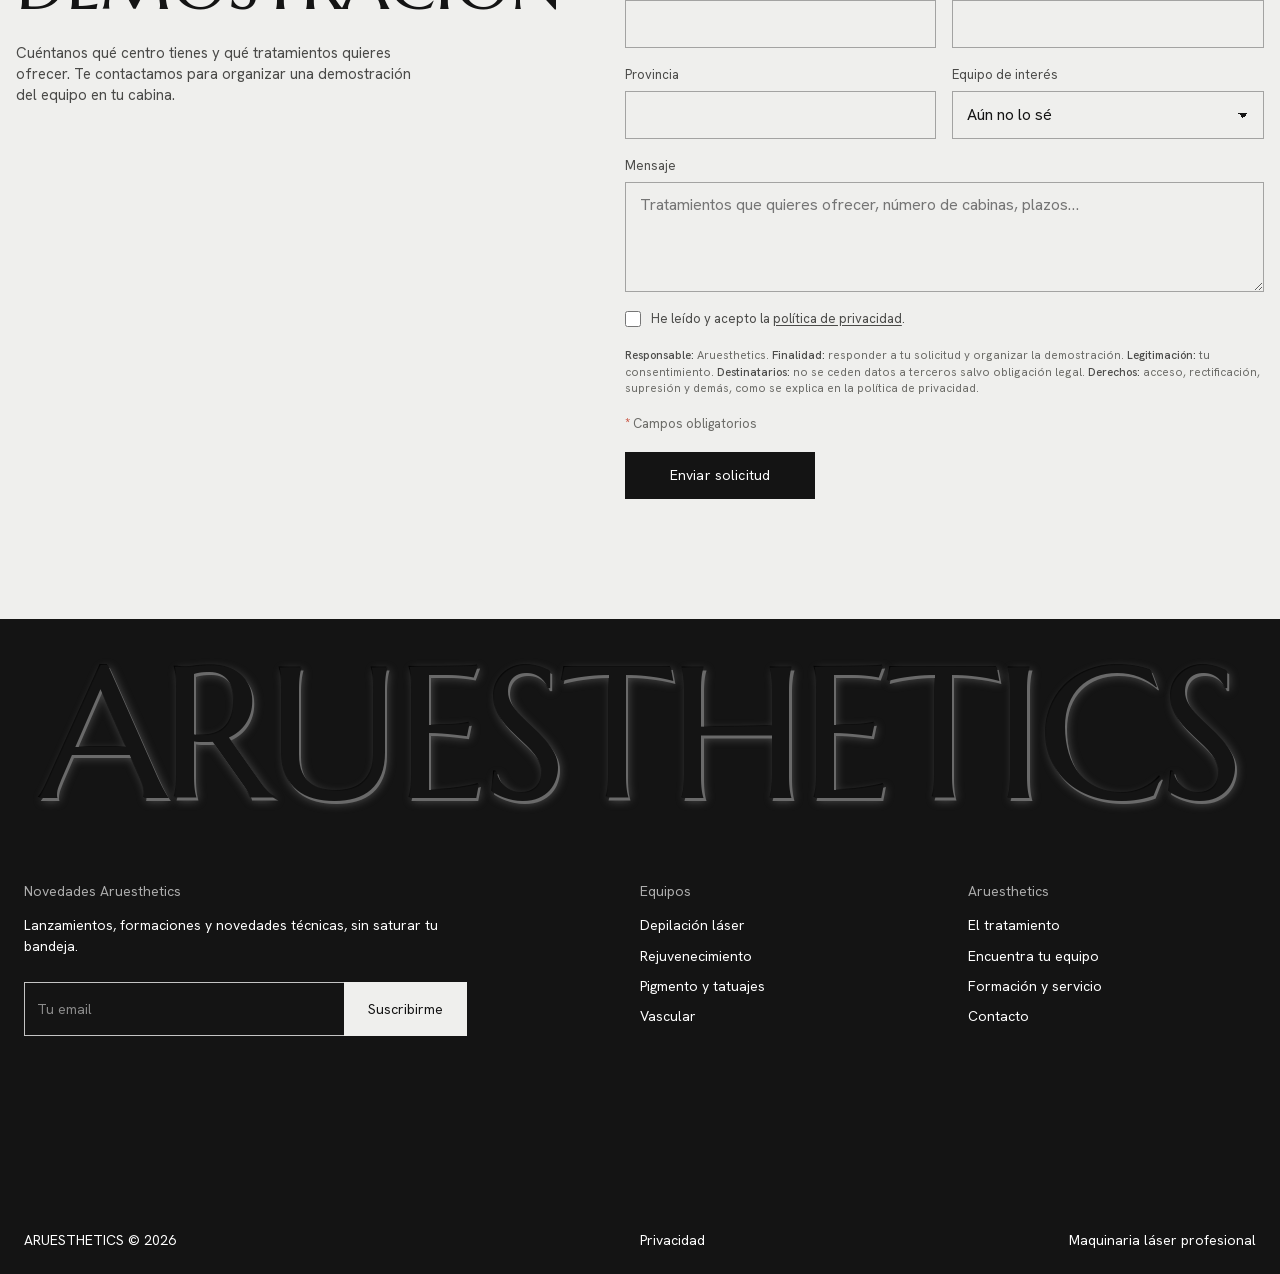
==== commit be82fce0: "feat: publicar en el dominio definitivo aruesthetics.es - Indexable: fuera noindex, robots.txt con s" ====
--- a/site/index.html
+++ b/site/index.html
@@ -5,21 +5,21 @@
   <meta name="viewport" content="width=device-width, initial-scale=1, viewport-fit=cover">
   <title>Aruesthetics — Maquinaria láser para centros estéticos</title>
   <meta name="description" content="Aruesthetics diseña y distribuye maquinaria láser profesional para centros estéticos, clínicas y dermatología: depilación láser, picosegundo, Q-Switch, CO₂ fraccionado y vascular.">
-  <!-- Dominio temporal: no indexar hasta publicar en el dominio definitivo -->
-  <meta name="robots" content="noindex, nofollow">
+  <link rel="canonical" href="https://aruesthetics.es/">
   <meta name="theme-color" content="#141414">
   <meta property="og:type" content="website">
   <meta property="og:locale" content="es_ES">
   <meta property="og:title" content="Aruesthetics — Maquinaria láser para centros estéticos">
   <meta property="og:description" content="Tecnología láser profesional para centros estéticos y clínicas, con formación y servicio técnico.">
-  <meta property="og:image" content="img/og.jpg">
+  <meta property="og:url" content="https://aruesthetics.es/">
+  <meta property="og:image" content="https://aruesthetics.es/img/og.jpg">
   <link rel="icon" href="img/favicon.svg" type="image/svg+xml">
   <link rel="preload" as="font" type="font/woff2" href="fonts/marcellus.woff2" crossorigin>
   <link rel="preload" as="font" type="font/woff2" href="fonts/hanken.woff2" crossorigin>
   <link rel="preload" as="image" href="img/hero.webp">
   <link rel="stylesheet" href="css/styles.css?v=7">
   <script type="application/ld+json">
-  {"@context":"https://schema.org","@type":"Organization","name":"Aruesthetics","description":"Maquinaria láser profesional para centros estéticos y clínicas.","logo":"img/favicon.svg"}
+  {"@context":"https://schema.org","@type":"Organization","name":"Aruesthetics","url":"https://aruesthetics.es/","description":"Maquinaria láser profesional para centros estéticos y clínicas.","logo":"https://aruesthetics.es/img/favicon.svg"}
   </script>
 </head>
 <body>
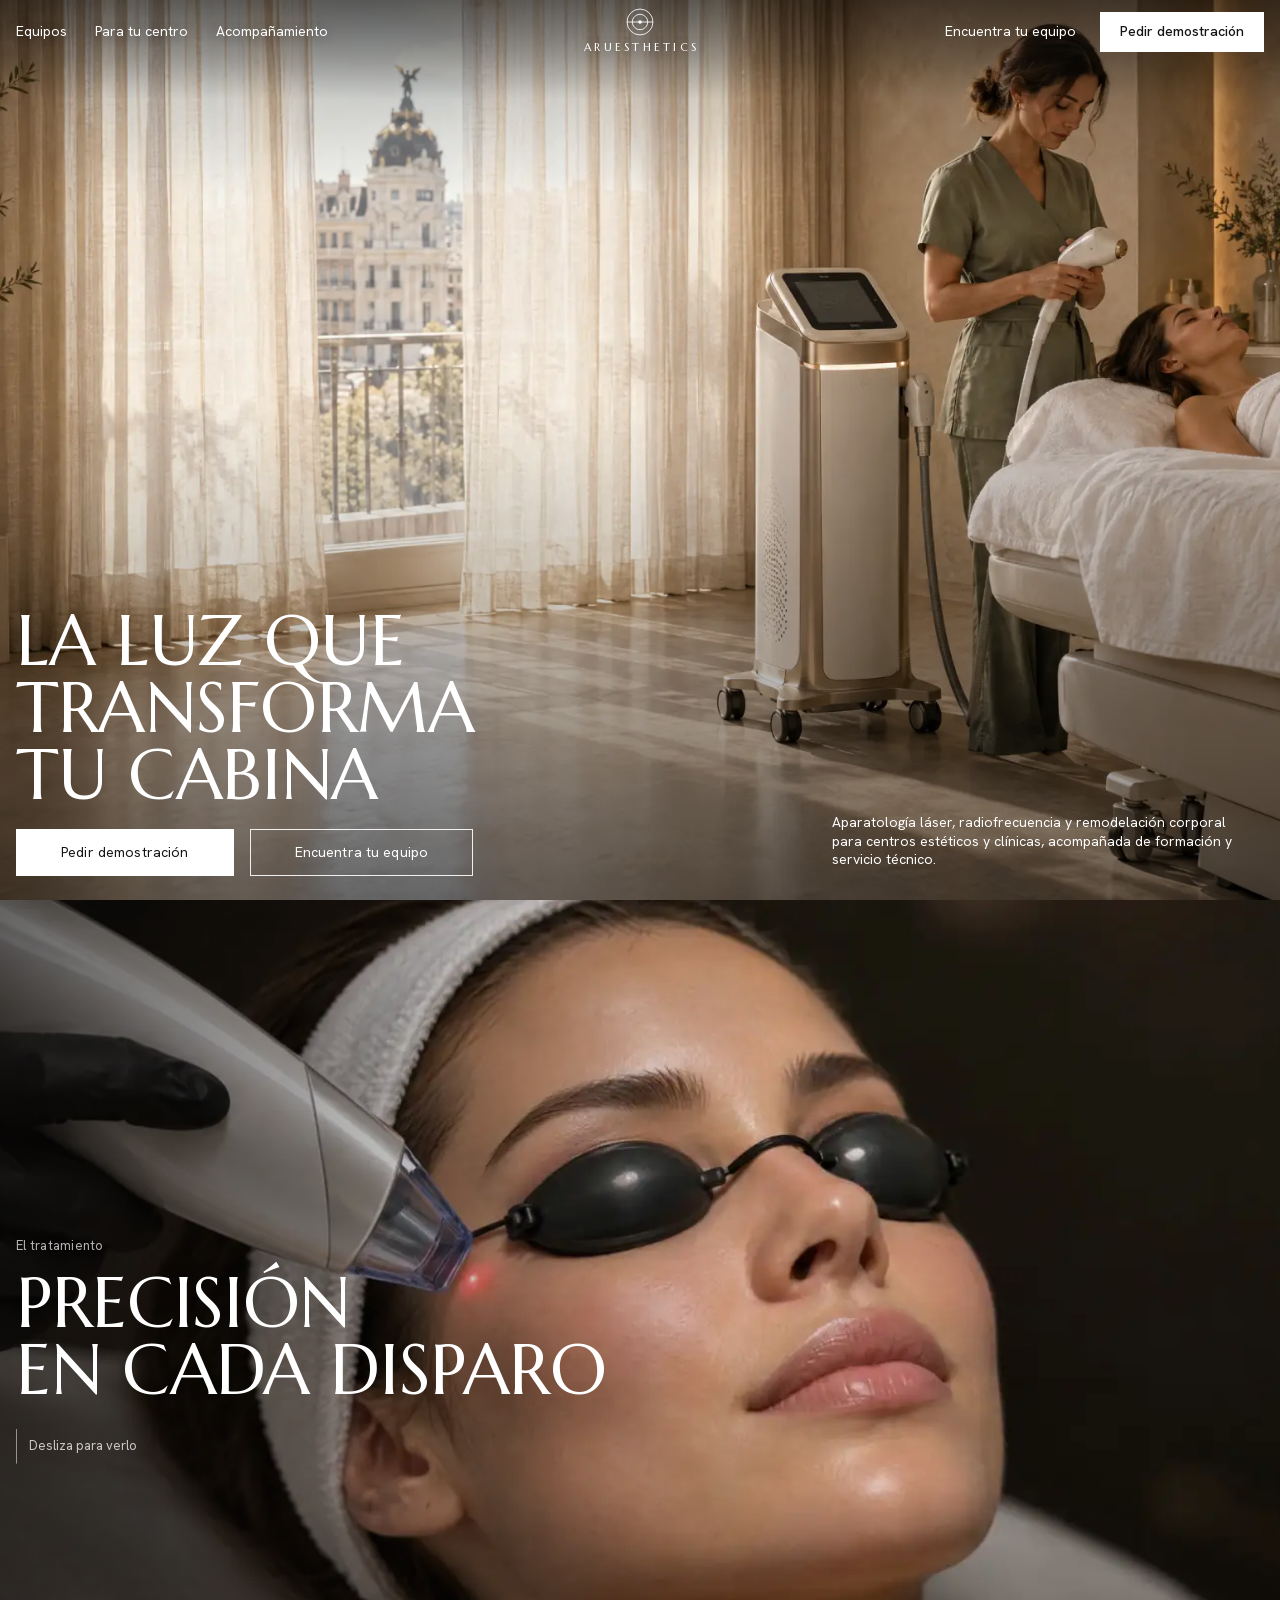
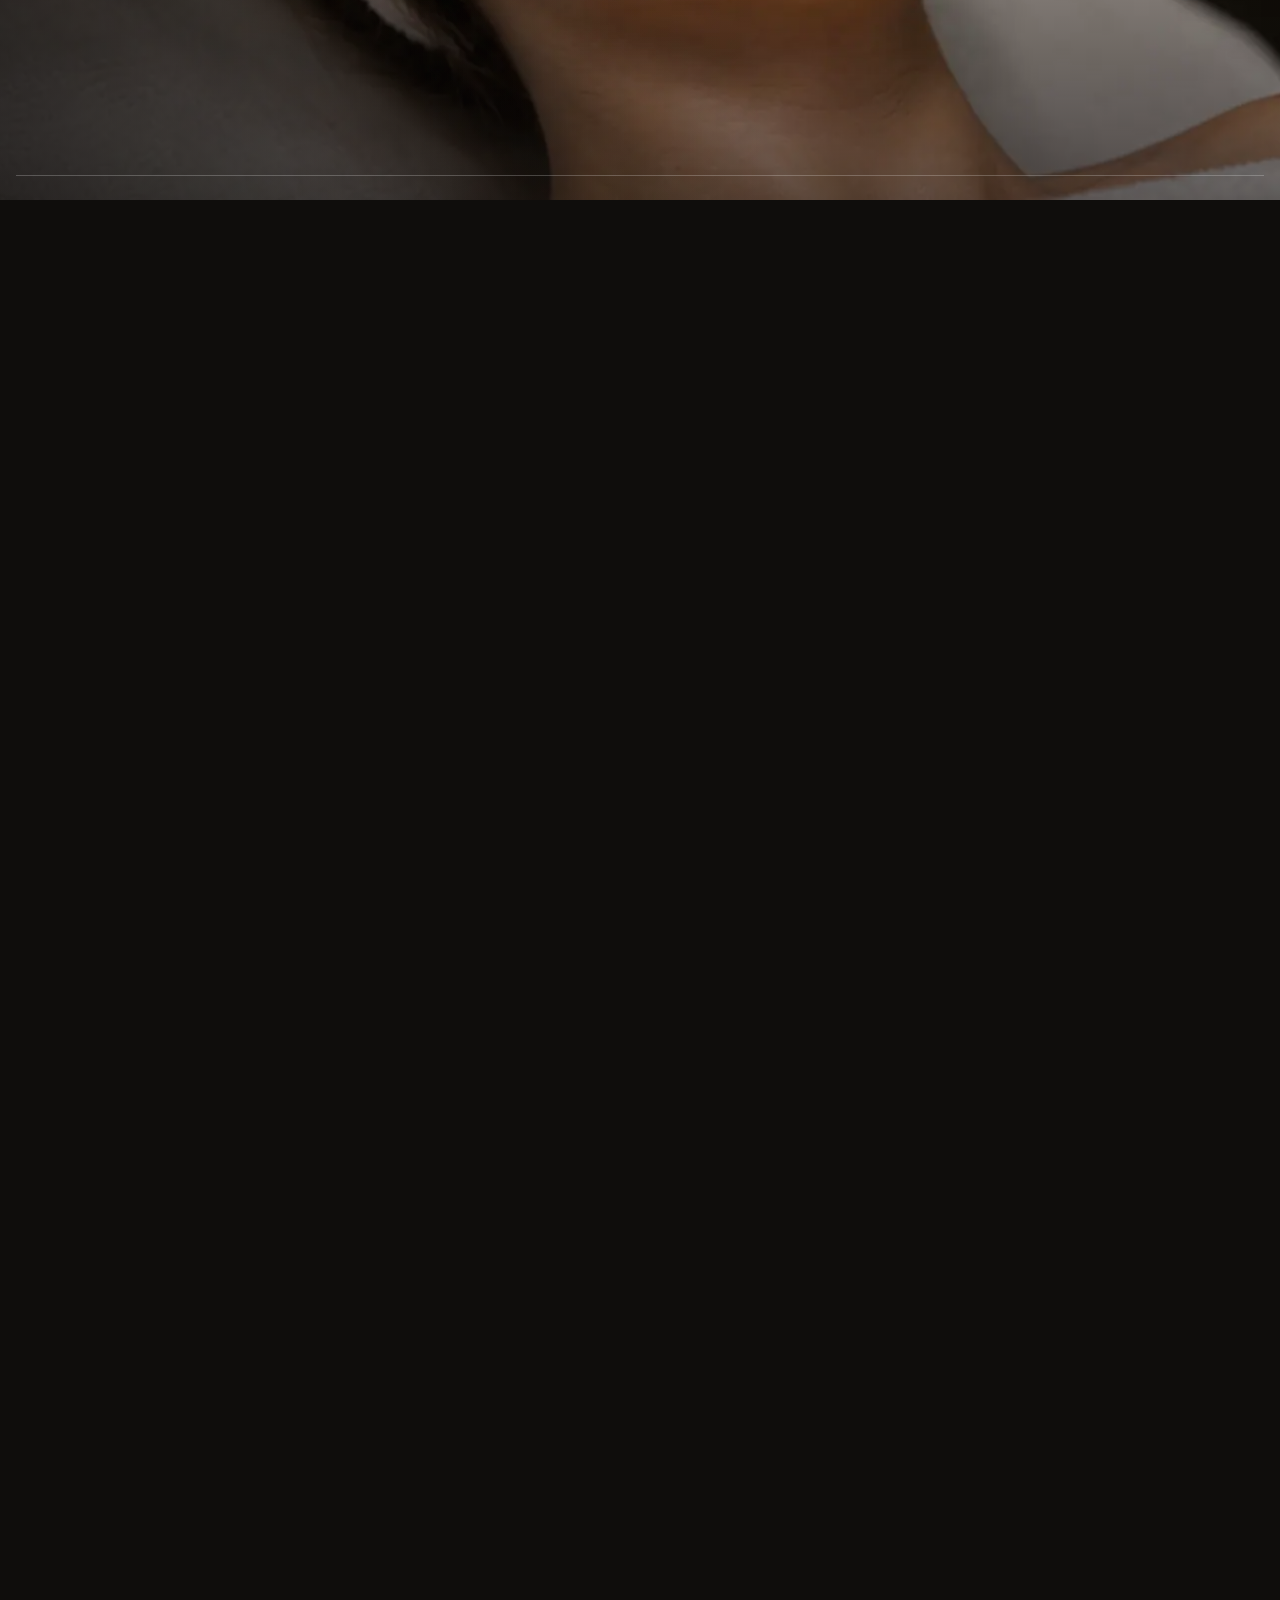
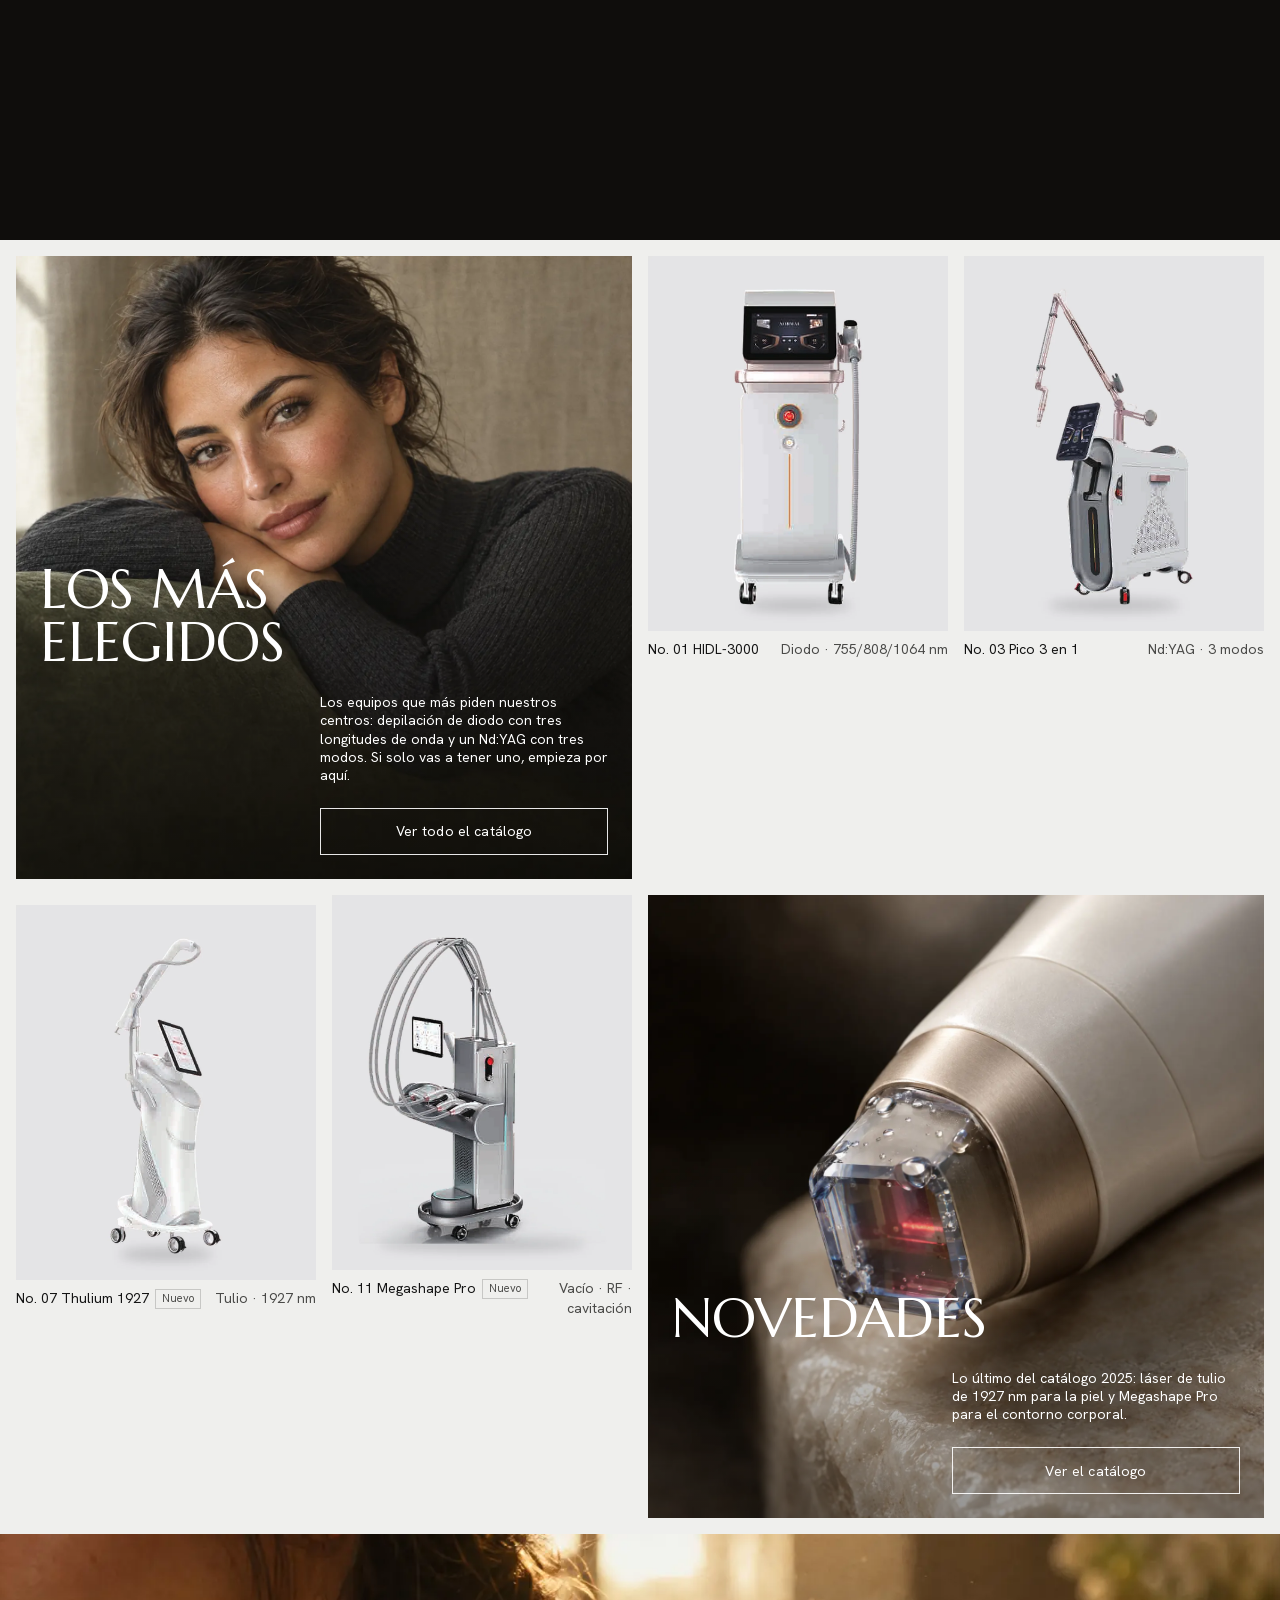
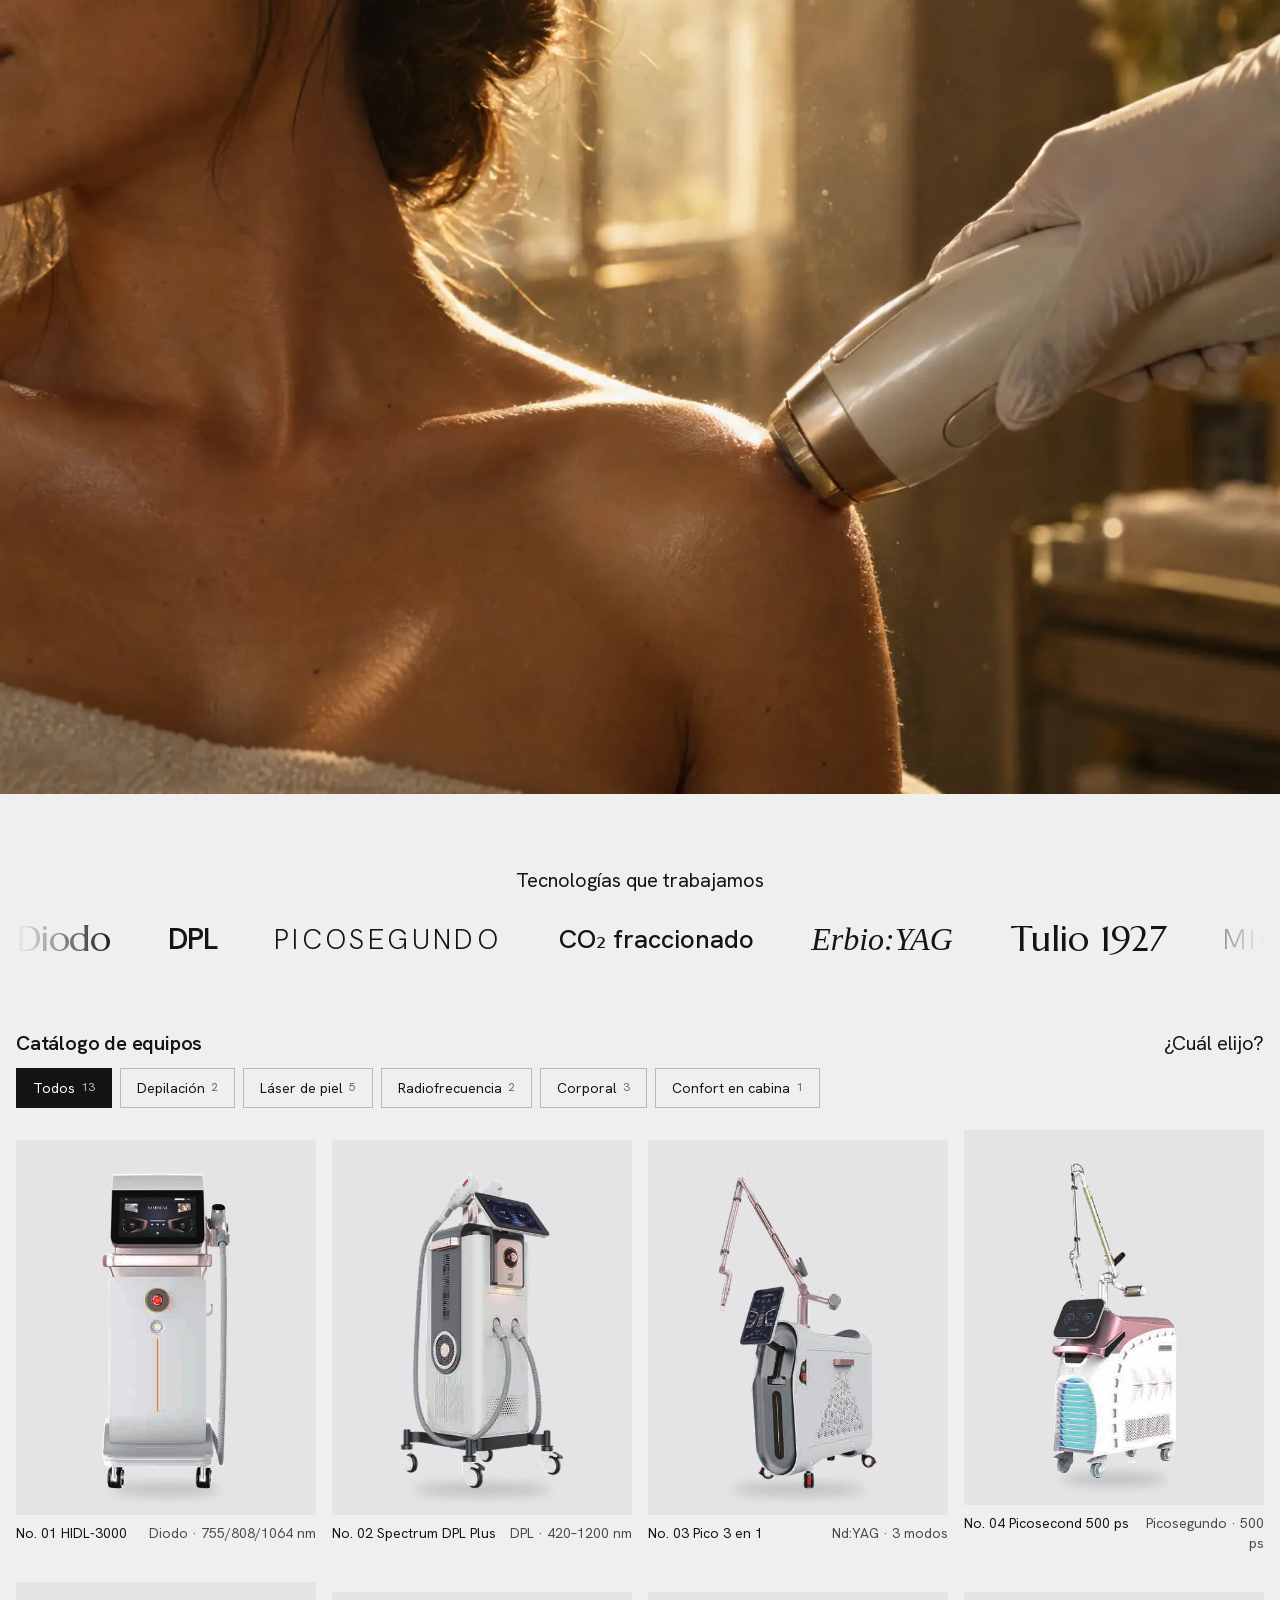
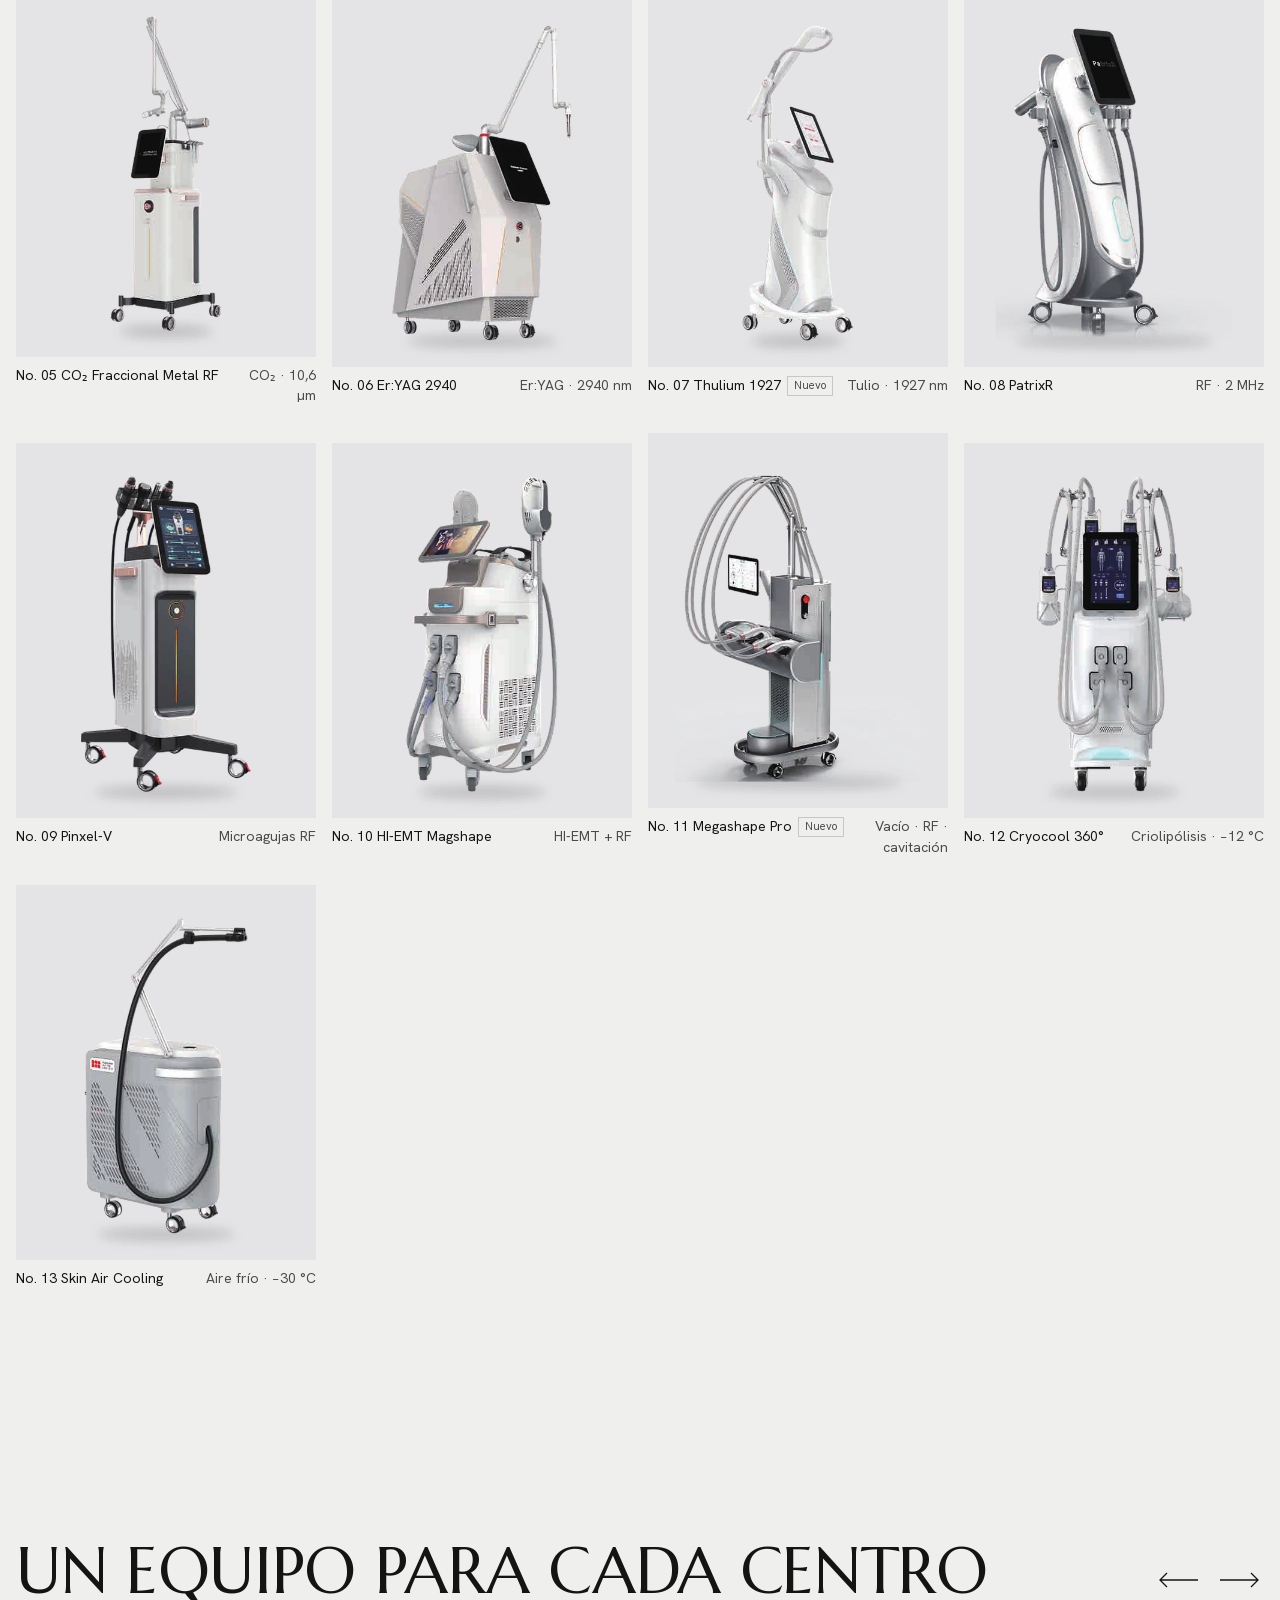
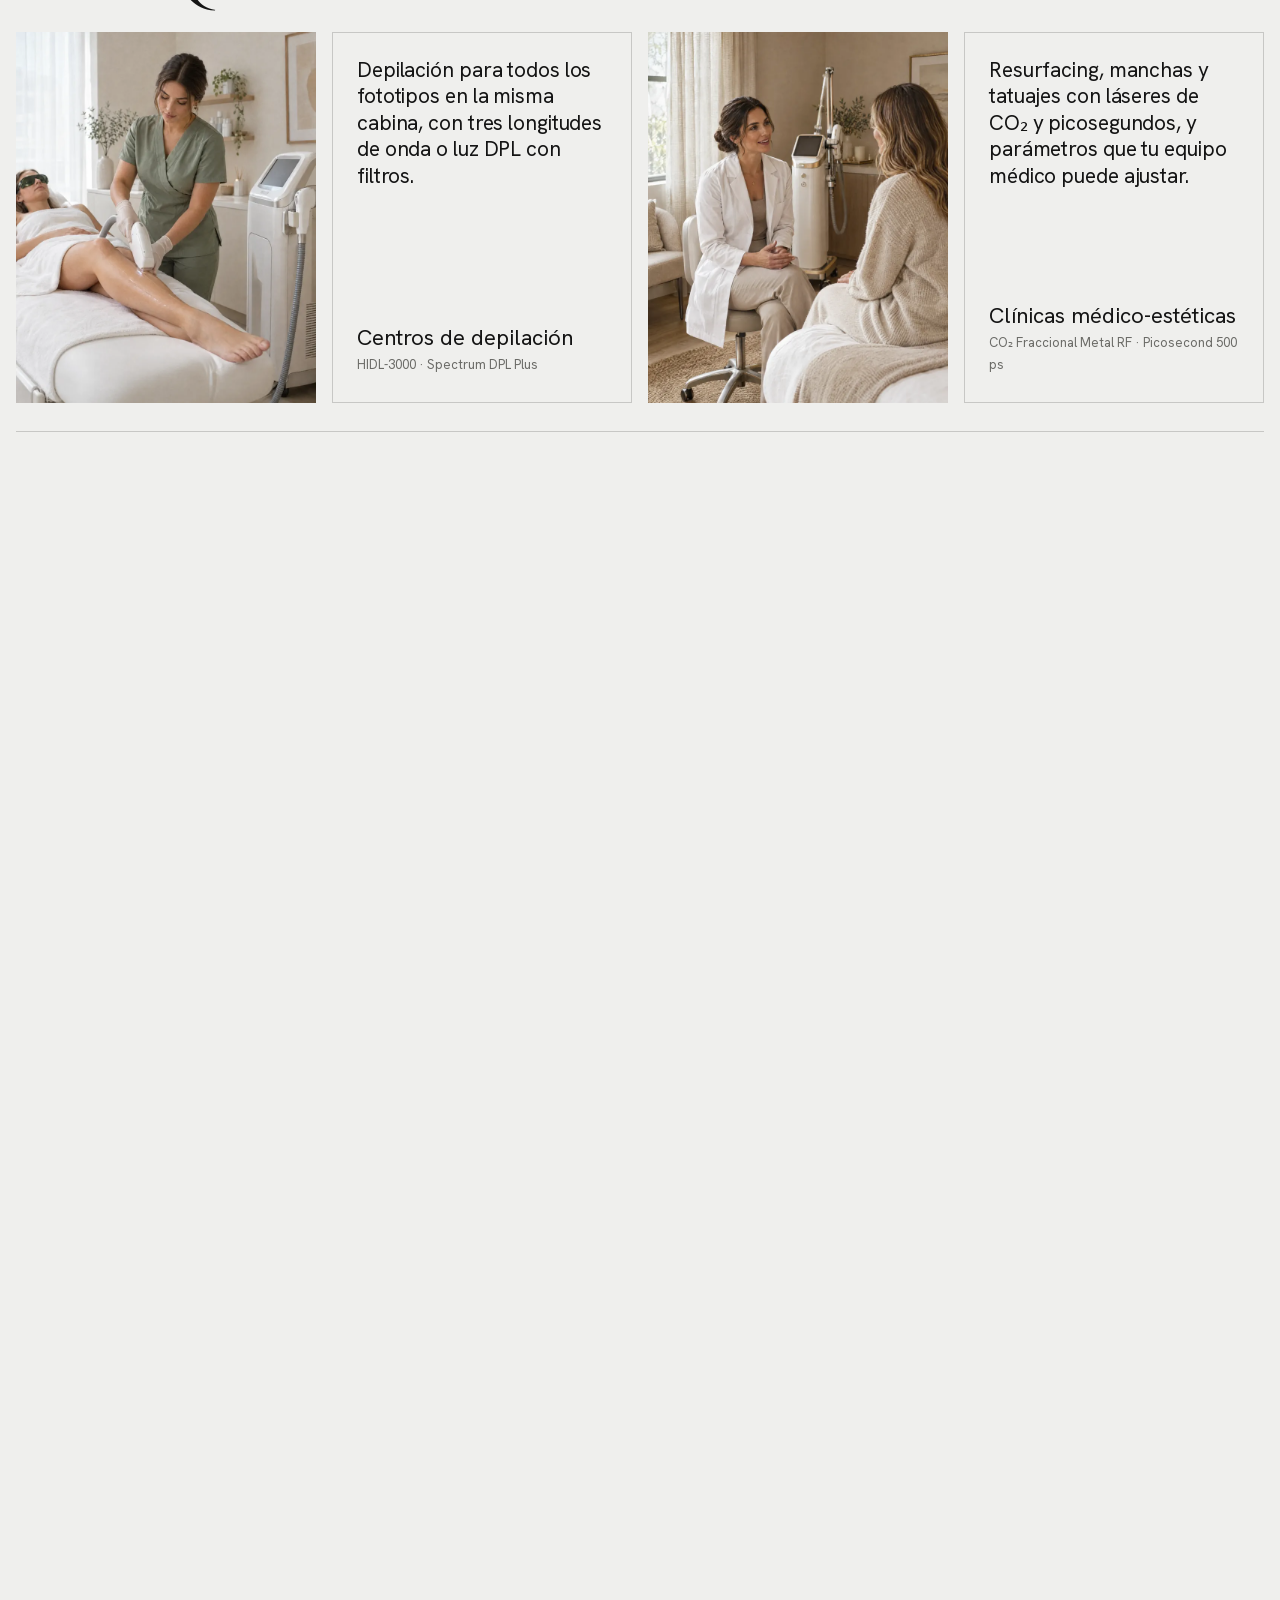
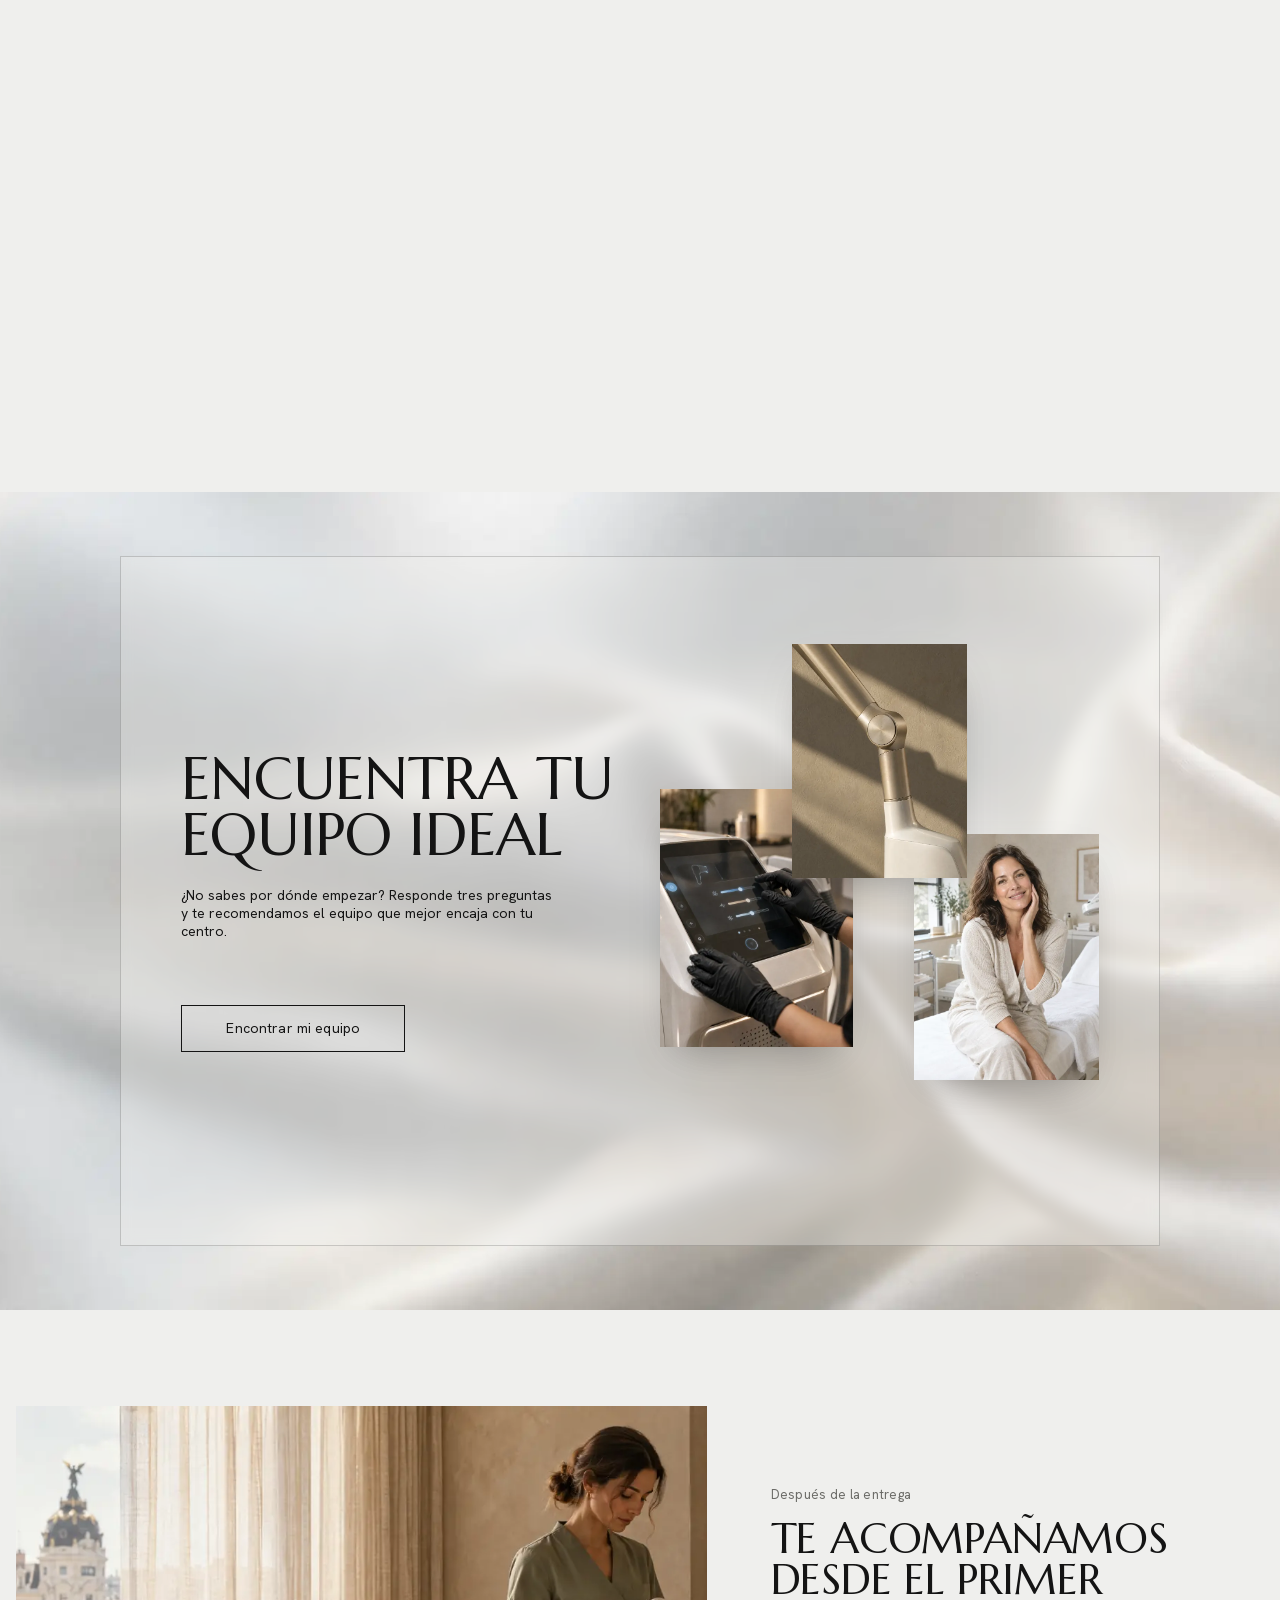
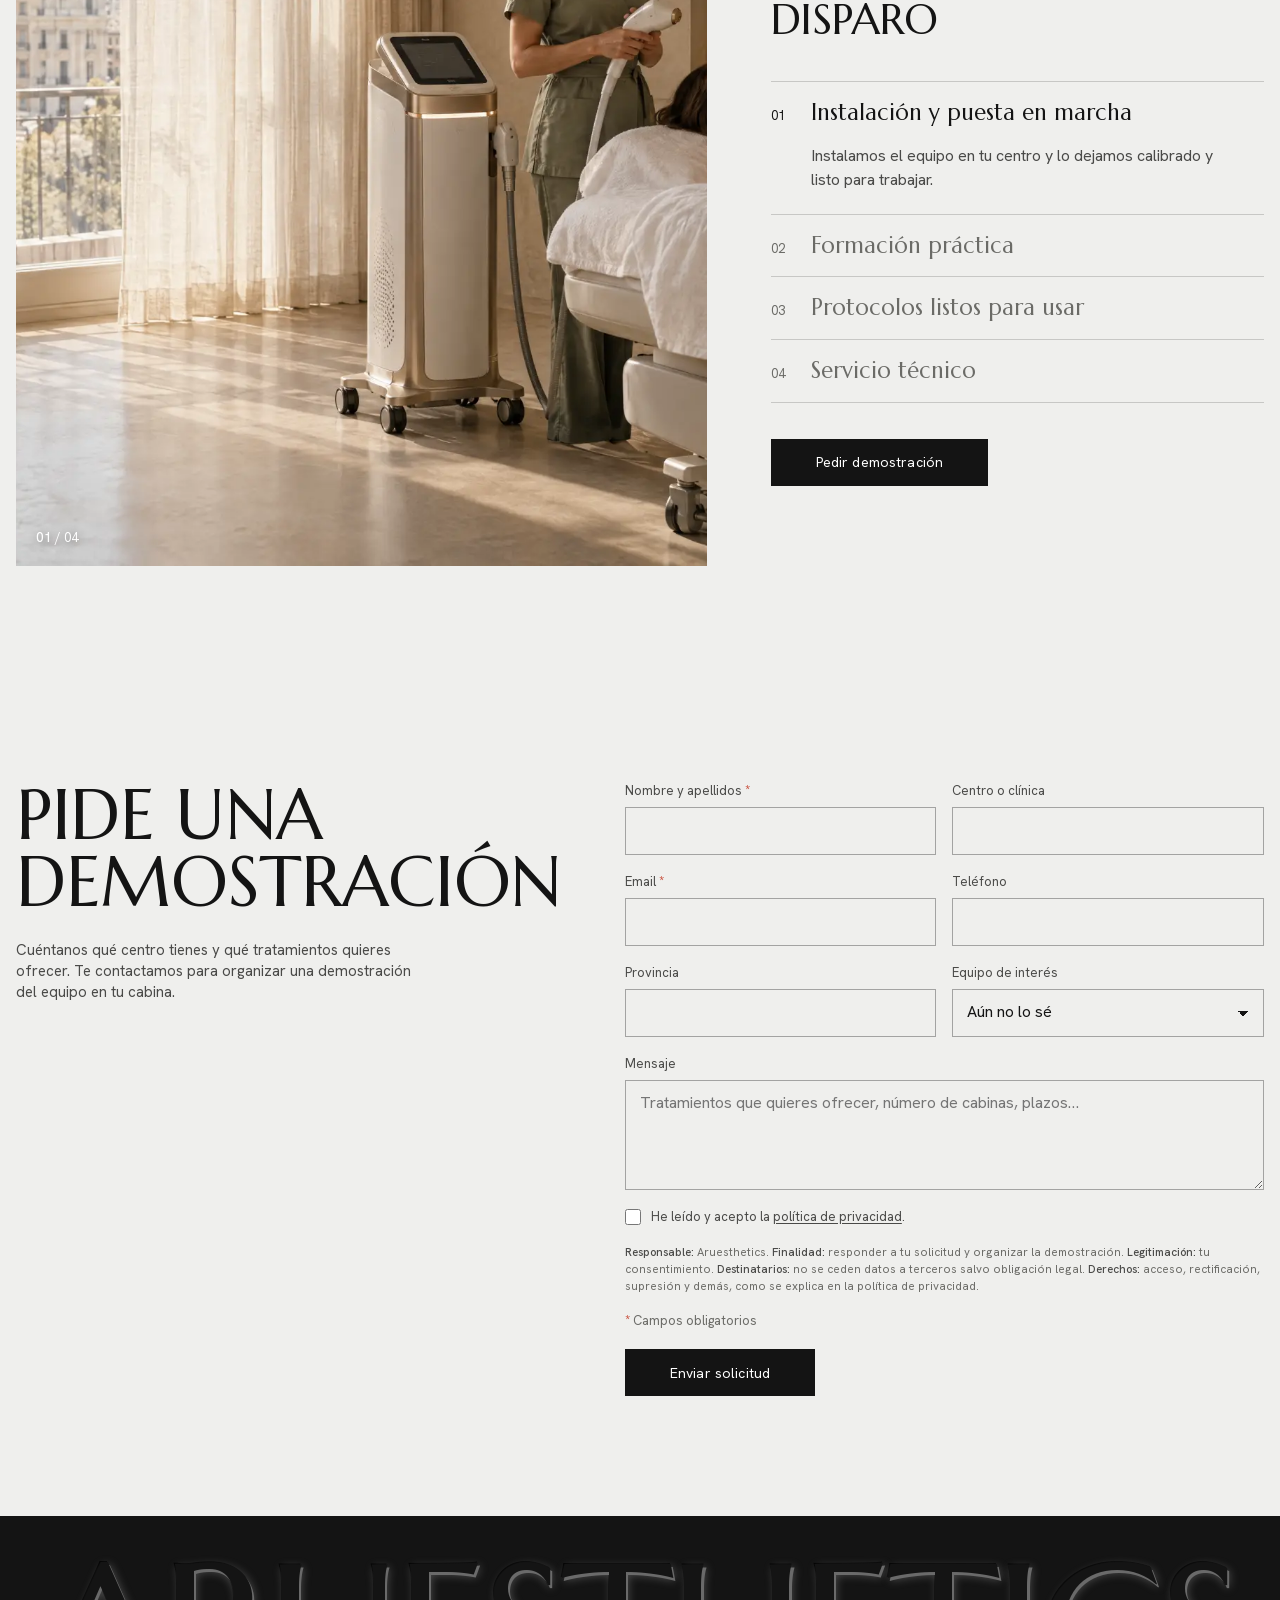
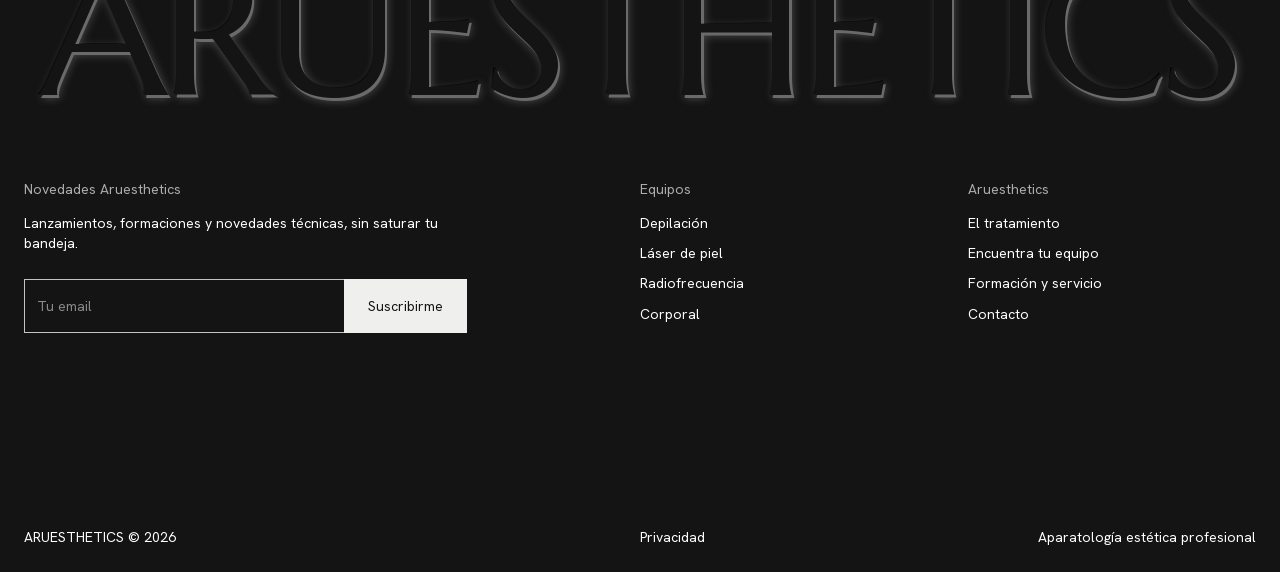
==== commit 682c3395: "feat: catálogo real de 13 equipos (SANHE 2025) - Los equipos de ejemplo se sustituyen por los 13 del" ====
--- a/site/index.html
+++ b/site/index.html
@@ -3,23 +3,23 @@
 <head>
   <meta charset="utf-8">
   <meta name="viewport" content="width=device-width, initial-scale=1, viewport-fit=cover">
-  <title>Aruesthetics — Maquinaria láser para centros estéticos</title>
-  <meta name="description" content="Aruesthetics diseña y distribuye maquinaria láser profesional para centros estéticos, clínicas y dermatología: depilación láser, picosegundo, Q-Switch, CO₂ fraccionado y vascular.">
+  <title>Aruesthetics — Aparatología estética profesional para centros</title>
+  <meta name="description" content="Aruesthetics distribuye aparatología estética profesional para centros estéticos y clínicas: depilación láser de diodo y DPL, láseres de picosegundo, CO₂, erbio y tulio, radiofrecuencia con microagujas, HI-EMT y criolipólisis">
   <link rel="canonical" href="https://aruesthetics.es/">
   <meta name="theme-color" content="#141414">
   <meta property="og:type" content="website">
   <meta property="og:locale" content="es_ES">
-  <meta property="og:title" content="Aruesthetics — Maquinaria láser para centros estéticos">
-  <meta property="og:description" content="Tecnología láser profesional para centros estéticos y clínicas, con formación y servicio técnico.">
+  <meta property="og:title" content="Aruesthetics — Aparatología estética profesional para centros">
+  <meta property="og:description" content="Láser, radiofrecuencia y remodelación corporal para centros estéticos y clínicas, con formación y servicio técnico.">
   <meta property="og:url" content="https://aruesthetics.es/">
   <meta property="og:image" content="https://aruesthetics.es/img/og.jpg">
   <link rel="icon" href="img/favicon.svg" type="image/svg+xml">
   <link rel="preload" as="font" type="font/woff2" href="fonts/marcellus.woff2" crossorigin>
   <link rel="preload" as="font" type="font/woff2" href="fonts/hanken.woff2" crossorigin>
   <link rel="preload" as="image" href="img/hero.webp">
-  <link rel="stylesheet" href="css/styles.css?v=7">
+  <link rel="stylesheet" href="css/styles.css?v=9">
   <script type="application/ld+json">
-  {"@context":"https://schema.org","@type":"Organization","name":"Aruesthetics","url":"https://aruesthetics.es/","description":"Maquinaria láser profesional para centros estéticos y clínicas.","logo":"https://aruesthetics.es/img/favicon.svg"}
+  {"@context":"https://schema.org","@type":"Organization","name":"Aruesthetics","url":"https://aruesthetics.es/","description":"Aparatología estética profesional para centros estéticos y clínicas.","logo":"https://aruesthetics.es/img/favicon.svg"}
   </script>
 </head>
 <body>
@@ -28,7 +28,7 @@
   <!-- ============ CABECERA ============ -->
   <header class="nav is-top" id="nav">
     <nav class="nav__left" aria-label="Principal">
-      <a href="#equipos" data-sections="equipos,coleccion-depilacion,coleccion-rejuvenecimiento">Equipos</a>
+      <a href="#equipos" data-sections="equipos,catalogo">Equipos</a>
       <a href="#centros" data-sections="centros,encuentra">Para tu centro</a>
       <a href="#formacion" data-sections="formacion">Acompañamiento</a>
     </nav>
@@ -67,7 +67,7 @@
           <button type="button" class="btn btn--light" data-open-quiz>Encuentra tu equipo</button>
         </div>
       </div>
-      <p class="hero__aside reveal">Maquinaria láser profesional para centros estéticos y clínicas. Diseñada para trabajar cada día, acompañada de formación y servicio técnico.</p>
+      <p class="hero__aside reveal">Aparatología láser, radiofrecuencia y remodelación corporal para centros estéticos y clínicas, acompañada de formación y servicio técnico.</p>
     </section>
 
     <!-- ============ VÍDEO SCROLL: TRATAMIENTO FACIAL ============ -->
@@ -107,23 +107,23 @@
           <div class="feature__body">
             <h2 class="display">Los más<br>elegidos</h2>
             <div class="feature__side">
-              <p>Los equipos que más piden nuestros centros: versátiles, rápidos de aprender y pensados para llenar agenda. Si solo vas a tener uno, empieza por aquí.</p>
-              <a class="btn btn--light btn--block" href="#coleccion-depilacion">Ver todos los equipos</a>
+              <p>Los equipos que más piden nuestros centros: depilación de diodo con tres longitudes de onda y un Nd:YAG con tres modos. Si solo vas a tener uno, empieza por aquí.</p>
+              <a class="btn btn--light btn--block" href="#catalogo" data-filter="todos">Ver todo el catálogo</a>
             </div>
           </div>
         </article>
-        <div class="feature-products" data-products="trio,pico"></div>
+        <div class="feature-products" data-products="hidl,pico3"></div>
       </div>
 
       <div class="feature-row feature-row--flip">
-        <div class="feature-products" data-products="compact,vascular"></div>
+        <div class="feature-products" data-products="tulio,megashape"></div>
         <article class="feature reveal">
           <img src="img/tip.webp" alt="Detalle de la punta de zafiro de una pieza de mano láser con gotas de gel refrigerante" loading="lazy" width="1400" height="1400">
           <div class="feature__body">
             <h2 class="display">Novedades</h2>
             <div class="feature__side">
-              <p>Nuevos formatos, la misma precisión. Equipos compactos para abrir una segunda cabina o sumar tratamientos sin cambiar de espacio.</p>
-              <a class="btn btn--light btn--block" href="#coleccion-rejuvenecimiento">Ver novedades</a>
+              <p>Lo último del catálogo 2025: láser de tulio de 1927 nm para la piel y Megashape Pro para el contorno corporal.</p>
+              <a class="btn btn--light btn--block" href="#catalogo" data-filter="todos">Ver el catálogo</a>
             </div>
           </div>
         </article>
@@ -142,26 +142,19 @@
       <h2 id="techs-t" class="techs__title">Tecnologías que trabajamos</h2>
       <div class="techs__track">
         <ul class="techs__list">
-          <li class="t1">Diodo</li><li class="t2">Alejandrita</li><li class="t3">IPL·SHR</li><li class="t4">Picosegundo</li><li class="t5">Nd:YAG</li><li class="t6">CO₂ Fraccionado</li>
+          <li class="t1">Diodo</li><li class="t3">DPL</li><li class="t4">Picosegundo</li><li class="t6">CO₂ fraccionado</li><li class="t2">Erbio:YAG</li><li class="t5">Tulio 1927</li><li class="t4">Microagujas RF</li><li class="t3">HI-EMT</li><li class="t2">Criolipólisis</li>
         </ul>
       </div>
     </section>
 
     <!-- ============ COLECCIONES ============ -->
-    <section class="collection" id="coleccion-depilacion">
+    <section class="collection" id="catalogo" aria-labelledby="catalogo-t">
       <header class="collection__head">
-        <h2>Depilación láser</h2>
+        <h2 id="catalogo-t">Catálogo de equipos</h2>
         <button type="button" class="linklike" data-open-quiz>¿Cuál elijo?</button>
       </header>
-      <div class="grid4" data-products="trio,compact,alex,ipl"></div>
-    </section>
-
-    <section class="collection" id="coleccion-rejuvenecimiento">
-      <header class="collection__head">
-        <h2>Rejuvenecimiento, pigmento y vascular</h2>
-        <button type="button" class="linklike" data-open-quiz>¿Cuál elijo?</button>
-      </header>
-      <div class="grid4" data-products="pico,qs,co2,vascular"></div>
+      <div class="filters" role="group" aria-label="Filtrar por tipo de equipo"></div>
+      <div class="grid4" id="catalogo-grid" aria-live="polite"></div>
     </section>
 
     <!-- ============ PARA CADA CENTRO ============ -->
@@ -177,23 +170,23 @@
       <div class="carousel" aria-label="Tipos de centro">
         <figure class="ccard ccard--img"><img src="img/uc-depilacion.webp" alt="Esteticista tratando la pierna de una clienta con un láser de diodo" decoding="async" width="800" height="1000"></figure>
         <div class="ccard ccard--text">
-          <p>Depilación para todos los fototipos en la misma cabina, sin cambiar de equipo entre clientas.</p>
-          <div><strong>Centros de depilación</strong><span>Aru Trio · Aru Compact</span></div>
+          <p>Depilación para todos los fototipos en la misma cabina, con tres longitudes de onda o luz DPL con filtros.</p>
+          <div><strong>Centros de depilación</strong><span>HIDL-3000 · Spectrum DPL Plus</span></div>
         </div>
         <figure class="ccard ccard--img"><img src="img/uc-clinica.webp" alt="Doctora conversando con una paciente en una consulta médico-estética" decoding="async" width="800" height="1000"></figure>
         <div class="ccard ccard--text">
-          <p>Resurfacing, manchas y tatuajes con equipos de grado clínico y parámetros que tu equipo médico puede ajustar.</p>
-          <div><strong>Clínicas médico-estéticas</strong><span>Aru CO₂ Fraccional · Aru Pico</span></div>
+          <p>Resurfacing, manchas y tatuajes con láseres de CO₂ y picosegundos, y parámetros que tu equipo médico puede ajustar.</p>
+          <div><strong>Clínicas médico-estéticas</strong><span>CO₂ Fraccional Metal RF · Picosecond 500 ps</span></div>
         </div>
         <figure class="ccard ccard--img"><img src="img/uc-derma.webp" alt="Dermatóloga examinando la piel de un paciente con una lupa iluminada" decoding="async" width="800" height="1000"></figure>
         <div class="ccard ccard--text">
-          <p>Lesiones pigmentadas y vasculares tratadas con precisión, en una consulta de cualquier tamaño.</p>
-          <div><strong>Dermatología</strong><span>Aru Q-Switch · Aru Vascular 980</span></div>
+          <p>Lesiones pigmentadas, textura y poros tratados con precisión con láseres de erbio y tulio.</p>
+          <div><strong>Dermatología</strong><span>Er:YAG 2940 · Thulium 1927</span></div>
         </div>
         <figure class="ccard ccard--img"><img src="img/uc-spa.webp" alt="Sala de spa con camilla y un equipo láser de sobremesa" decoding="async" width="800" height="1000"></figure>
         <div class="ccard ccard--text">
-          <p>Equipos de sobremesa que se integran en tu spa y suman servicios sin obras ni cabinas nuevas.</p>
-          <div><strong>Spas y wellness</strong><span>Aru Compact · Aru IPL·SHR</span></div>
+          <p>Remodelación corporal y radiofrecuencia para sumar servicios de cuerpo sin obras ni cabinas nuevas.</p>
+          <div><strong>Spas y wellness</strong><span>Megashape Pro · Cryocool 360°</span></div>
         </div>
       </div>
       <div class="centers__progress" aria-hidden="true"><span></span></div>
@@ -306,10 +299,10 @@
       <div>
         <h2 class="footer__h">Equipos</h2>
         <ul>
-          <li><a href="#coleccion-depilacion">Depilación láser</a></li>
-          <li><a href="#coleccion-rejuvenecimiento">Rejuvenecimiento</a></li>
-          <li><a href="#coleccion-rejuvenecimiento">Pigmento y tatuajes</a></li>
-          <li><a href="#coleccion-rejuvenecimiento">Vascular</a></li>
+          <li><a href="#catalogo" data-filter="depilacion">Depilación</a></li>
+          <li><a href="#catalogo" data-filter="laser">Láser de piel</a></li>
+          <li><a href="#catalogo" data-filter="rf">Radiofrecuencia</a></li>
+          <li><a href="#catalogo" data-filter="corporal">Corporal</a></li>
         </ul>
       </div>
       <div>
@@ -325,7 +318,7 @@
     <div class="footer__bottom">
       <span>ARUESTHETICS © 2026</span>
       <button type="button" class="linklike" data-open-privacy>Privacidad</button>
-      <span>Maquinaria láser profesional</span>
+      <span>Aparatología estética profesional</span>
     </div>
   </footer>
 
@@ -333,13 +326,20 @@
   <dialog class="sheet" id="product-sheet" aria-labelledby="ps-name">
     <button class="sheet__close" type="button" data-close aria-label="Cerrar">&times;</button>
     <div class="sheet__inner">
-      <div class="sheet__media"><img id="ps-img" alt=""></div>
+      <div class="sheet__media">
+        <img id="ps-img" alt="">
+        <div class="sheet__thumbs" id="ps-thumbs" hidden></div>
+      </div>
       <div class="sheet__info">
         <p class="eyebrow" id="ps-no"></p>
         <h2 class="display display--ink" id="ps-name"></h2>
         <p class="sheet__tech" id="ps-tech"></p>
         <p id="ps-desc"></p>
+        <h3 class="sheet__h">Ventajas técnicas</h3>
         <ul class="sheet__specs" id="ps-specs"></ul>
+        <h3 class="sheet__h">Ficha técnica</h3>
+        <table class="sheet__table"><tbody id="ps-ficha-t"></tbody></table>
+        <p class="sheet__apl" id="ps-apl"></p>
         <div class="sheet__actions">
           <button class="btn btn--ink" type="button" id="ps-demo">Pedir demostración</button>
           <button class="btn" type="button" id="ps-ficha">Solicitar ficha técnica</button>
@@ -358,10 +358,10 @@
       <div class="quiz__step is-on" data-step="0">
         <h2 id="quiz-t" class="display display--ink">¿Qué tratamientos quieres ofrecer?</h2>
         <div class="opts" data-key="trat">
-          <button type="button" data-v="depilacion">Depilación láser</button>
+          <button type="button" data-v="depilacion">Depilación</button>
           <button type="button" data-v="pigmento">Manchas y tatuajes</button>
-          <button type="button" data-v="rejuv">Textura, poros y cicatrices</button>
-          <button type="button" data-v="vascular">Lesiones vasculares</button>
+          <button type="button" data-v="rejuv">Rejuvenecimiento y textura</button>
+          <button type="button" data-v="corporal">Remodelación corporal</button>
         </div>
       </div>
       <div class="quiz__step" data-step="1">
@@ -419,6 +419,7 @@
     </div>
   </dialog>
 
-  <script src="js/main.js?v=6" defer></script>
+  <script src="js/equipos.js?v=2" defer></script>
+  <script src="js/main.js?v=7" defer></script>
 </body>
 </html>
--- a/site/css/styles.css
+++ b/site/css/styles.css
@@ -211,8 +211,9 @@
 .techs { padding: 72px var(--gutter) 40px; text-align: center; }
 .techs__title { font-size: 20px; font-weight: 400; margin-bottom: 26px; }
 .techs__track { overflow: hidden; }
-.techs__list { display: flex; justify-content: center; align-items: center; gap: clamp(28px, 4.5vw, 64px); flex-wrap: nowrap; }
-.techs__list li.dup { display: none; }
+.techs__track { -webkit-mask: linear-gradient(90deg, transparent, #000 8%, #000 92%, transparent); mask: linear-gradient(90deg, transparent, #000 8%, #000 92%, transparent); }
+.techs__list { display: flex; align-items: center; width: max-content; flex-wrap: nowrap; animation: marquee 42s linear infinite; }
+.techs__list li { margin-right: clamp(36px, 4.5vw, 72px); }
 .techs__list li { white-space: nowrap; line-height: 1; color: var(--ink); }
 .t1 { font-family: var(--serif); font-size: 36px; letter-spacing: -.02em; }
 .t2 { font-family: Georgia, serif; font-style: italic; font-size: 32px; }
@@ -227,7 +228,14 @@
 .collection__head h2 { font-size: 20px; font-weight: 600; letter-spacing: -.01em; }
 .collection__head .linklike { font-size: 20px; }
 .collection__head .linklike:hover { text-decoration: underline; text-underline-offset: 3px; }
-.grid4 { display: grid; grid-template-columns: repeat(4, 1fr); gap: var(--gutter); }
+.grid4 { display: grid; grid-template-columns: repeat(4, 1fr); gap: 28px var(--gutter); }
+.pcard[hidden] { display: none; }
+.filters { display: flex; flex-wrap: wrap; gap: 8px; margin: 6px 0 22px; }
+.chip { display: inline-flex; align-items: center; gap: 6px; min-height: 40px; padding: 0 16px; border: 1px solid rgba(20,20,20,.25); font-size: 14px; transition: background-color .2s var(--ease), color .2s var(--ease), border-color .2s var(--ease); }
+.chip span { color: var(--muted); font-size: 12px; }
+.chip:hover { border-color: var(--ink); }
+.chip.is-on { background: var(--ink); border-color: var(--ink); color: #fff; }
+.chip.is-on span { color: rgba(255,255,255,.72); }
 
 /* ---------- Centros ----------
    Sin JS: carrusel con scroll horizontal normal.
@@ -384,19 +392,31 @@
 dialog::backdrop { background: rgba(20,20,20,.55); -webkit-backdrop-filter: blur(3px); backdrop-filter: blur(3px); }
 dialog[open] { animation: rise .5s var(--ease); }
 @keyframes rise { from { opacity: 0; transform: translateY(20px); } }
-.sheet__close { position: absolute; top: 14px; right: 18px; z-index: 2; font-size: 34px; line-height: 1; width: 44px; height: 44px; font-weight: 300; }
+.sheet__close { position: absolute; top: 14px; right: 18px; z-index: 3; font-size: 34px; line-height: 1; width: 44px; height: 44px; font-weight: 300; border-radius: 50%; background: rgba(239,239,237,.92); }
 .sheet { width: min(1120px, calc(100% - 32px)); margin: auto; }
-.sheet__inner { display: grid; grid-template-columns: 1fr 1fr; }
-.sheet__media { background: var(--card); }
+.sheet__inner { display: grid; grid-template-columns: 1fr 1fr; max-height: min(92vh, 880px); }
+.sheet__media { position: relative; background: var(--card); }
+.sheet__thumbs { position: absolute; left: 16px; bottom: 16px; display: flex; gap: 8px; }
+.sheet__thumbs[hidden] { display: none; }
+.sheet__thumbs button { width: 64px; height: 80px; padding: 0; border: 1px solid rgba(20,20,20,.18); background: var(--card); overflow: hidden; }
+.sheet__thumbs button[aria-pressed="true"] { border-color: var(--ink); box-shadow: 0 0 0 1px var(--ink); }
+.sheet__thumbs img { width: 100%; height: 100%; object-fit: cover; }
 .sheet__media img { width: 100%; height: 100%; object-fit: cover; aspect-ratio: 4/5; }
-.sheet__info { padding: 56px 48px 44px; display: flex; flex-direction: column; }
+.sheet__info { padding: 56px 48px 0; display: flex; flex-direction: column; overflow-y: auto; overscroll-behavior: contain; }
 .sheet__info .display { font-size: clamp(38px, 4vw, 58px); }
 .sheet__tech { margin: 12px 0 24px; font-size: 14px; color: var(--ink-2); display: flex; align-items: center; gap: 9px; }
 .sheet__tech::before { content: ""; width: 7px; height: 7px; border-radius: 50%; background: var(--laser); }
-.sheet__specs { margin: 26px 0 30px; border-top: 1px solid var(--line); }
-.sheet__specs li { padding: 12px 0; border-bottom: 1px solid var(--line); font-size: 14px; }
+.sheet__h { margin: 26px 0 8px; font-size: 12px; font-weight: 500; letter-spacing: .06em; text-transform: uppercase; color: var(--muted); }
+.sheet__specs { margin: 0; border-top: 1px solid var(--line); }
+.sheet__table { width: 100%; border-collapse: collapse; font-size: 13.5px; line-height: 1.4; border-top: 1px solid var(--line); }
+.sheet__table th { width: 40%; padding: 9px 14px 9px 0; text-align: left; font-weight: 400; color: var(--ink-2); vertical-align: top; border-bottom: 1px solid var(--line); }
+.sheet__table td { padding: 9px 0; border-bottom: 1px solid var(--line); }
+.sheet__apl { margin: 16px 0 8px; font-size: 13.5px; line-height: 1.5; color: var(--ink-2); }
+.sheet__apl strong { font-weight: 500; color: var(--ink); }
+.sheet__specs li { padding: 10px 0; border-bottom: 1px solid var(--line); font-size: 14px; }
 .sheet__actions { display: flex; gap: 12px; flex-wrap: wrap; margin-top: auto; }
-.sheet__note { margin-top: 18px; font-size: 12px; color: var(--muted); }
+.sheet__info .sheet__actions { position: sticky; bottom: 0; margin-top: 24px; padding: 16px 0 6px; background: linear-gradient(180deg, rgba(239,239,237,0) 0, var(--bg) 14px); }
+.sheet__note { margin: 4px 0 28px; font-size: 12px; color: var(--muted); }
 
 .quiz { width: min(980px, calc(100% - 32px)); margin: auto; min-height: min(640px, calc(100% - 32px)); }
 .quiz__inner { padding: 40px 48px 32px; min-height: inherit; display: flex; flex-direction: column; }
@@ -439,10 +459,6 @@
   .match__box { grid-template-columns: 1fr; min-height: 0; }
   .match__collage { height: 440px; }
   .contact { grid-template-columns: 1fr; gap: 40px; }
-  .techs__list { justify-content: flex-start; width: max-content; gap: 0; animation: marquee 26s linear infinite; }
-  .techs__list li { margin-right: clamp(28px, 4.5vw, 64px); }
-  .techs__list li.dup { display: list-item; }
-  .techs__track { -webkit-mask: linear-gradient(90deg, transparent, #000 8%, #000 92%, transparent); mask: linear-gradient(90deg, transparent, #000 8%, #000 92%, transparent); }
 }
 @keyframes marquee { to { transform: translateX(-50%); } }
 
@@ -519,7 +535,11 @@
   .footer__bottom > :last-child { text-align: left; }
 
   .sheet, .quiz, .privacy { width: 100%; min-height: 100%; height: 100%; margin: 0; }
-  .sheet__inner { grid-template-columns: 1fr; }
+  .sheet__inner { grid-template-columns: 1fr; max-height: none; }
+  .sheet__info { overflow: visible; }
+  .sheet__table th { width: 44%; }
+  .filters { gap: 6px; }
+  .chip { min-height: 44px; padding: 0 12px; font-size: 13px; }
   .sheet__media img { aspect-ratio: 1 / 1; }
   .sheet__info { padding: 28px 20px 32px; }
   .sheet__actions .btn { flex: 1; padding: 0 16px; }
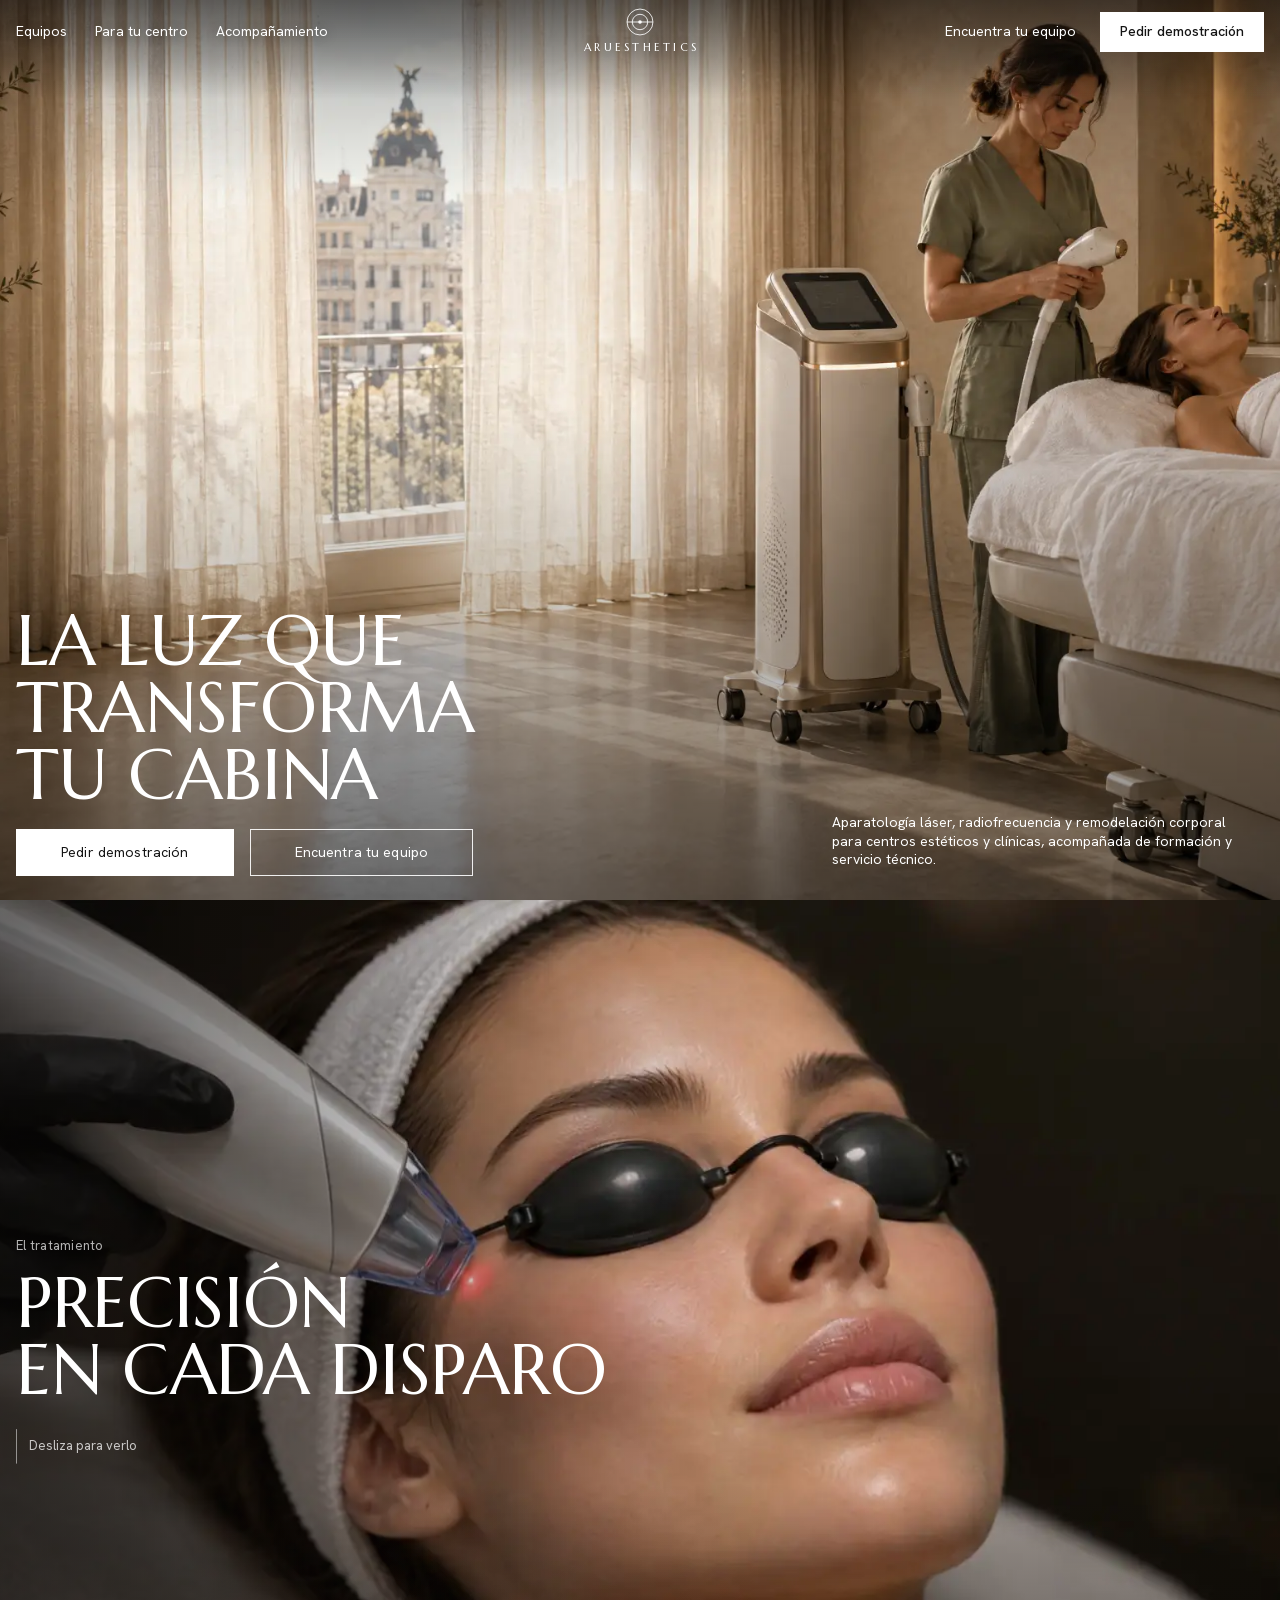
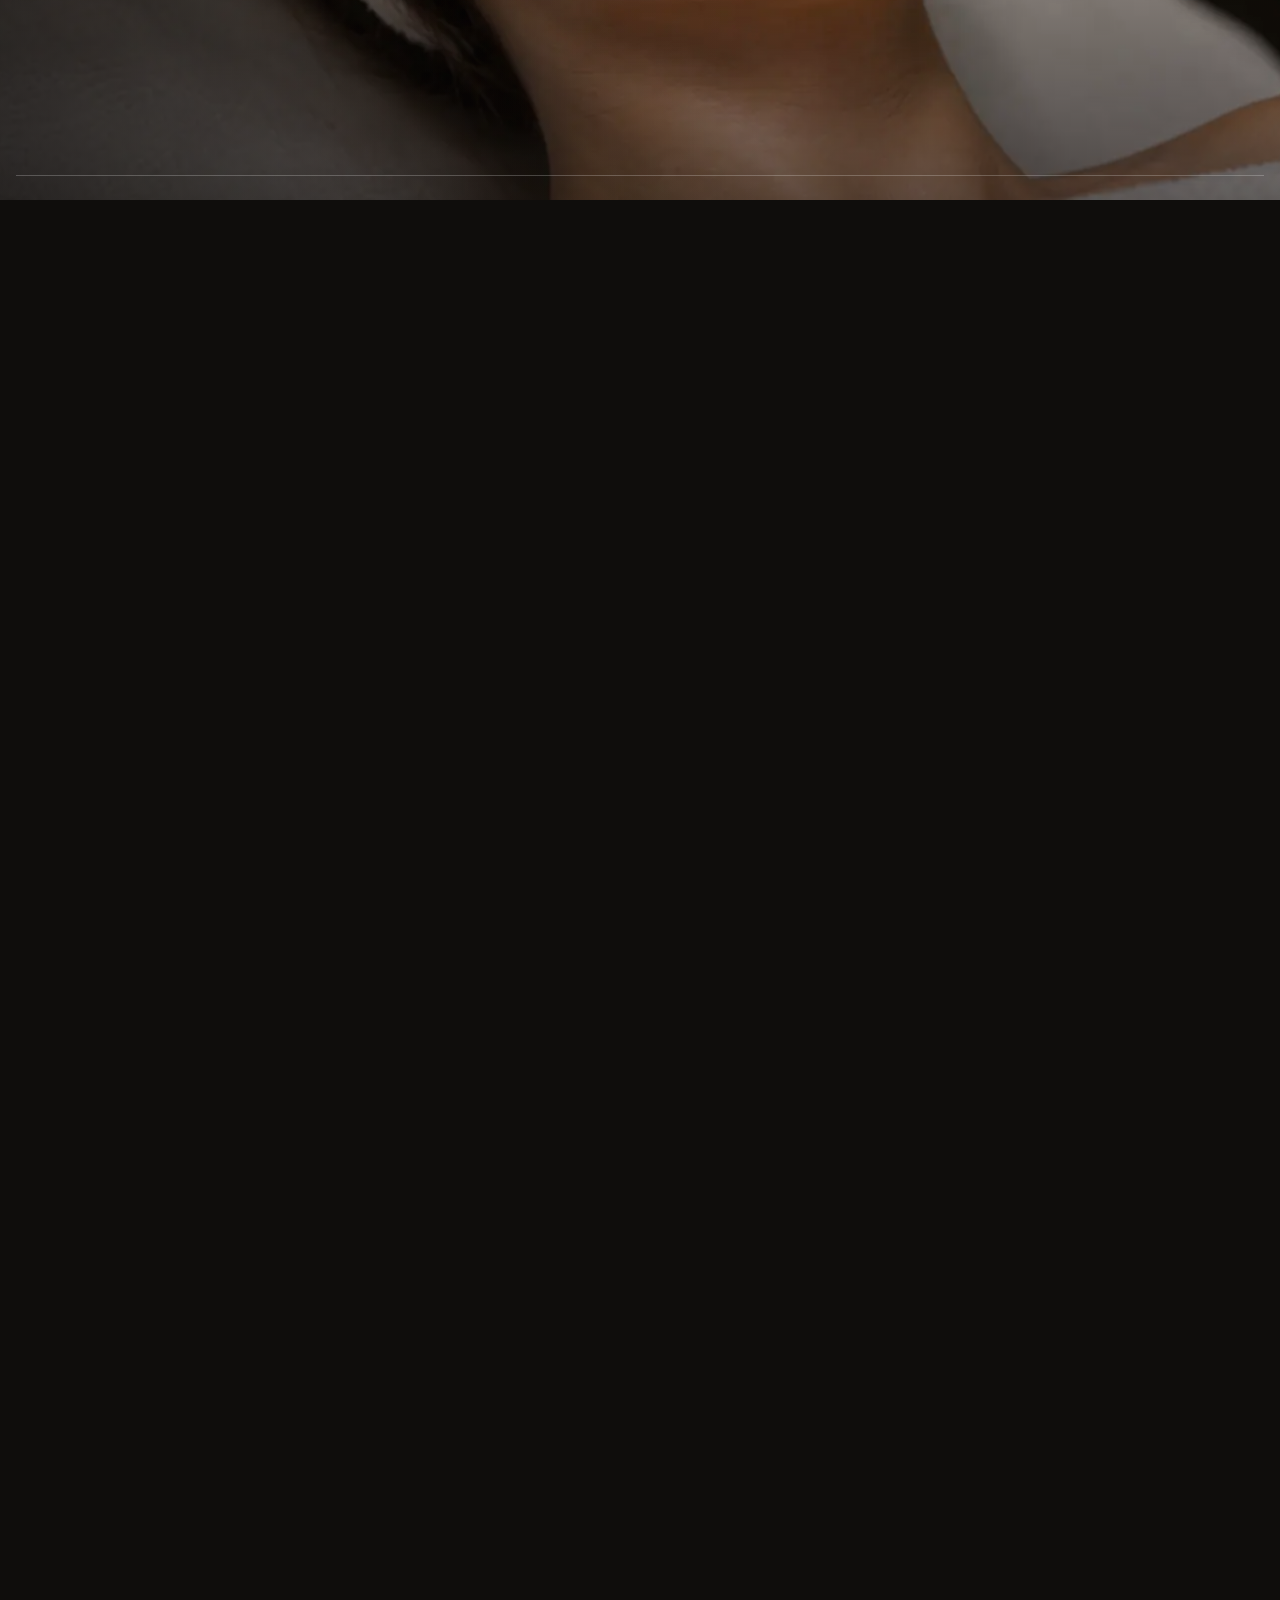
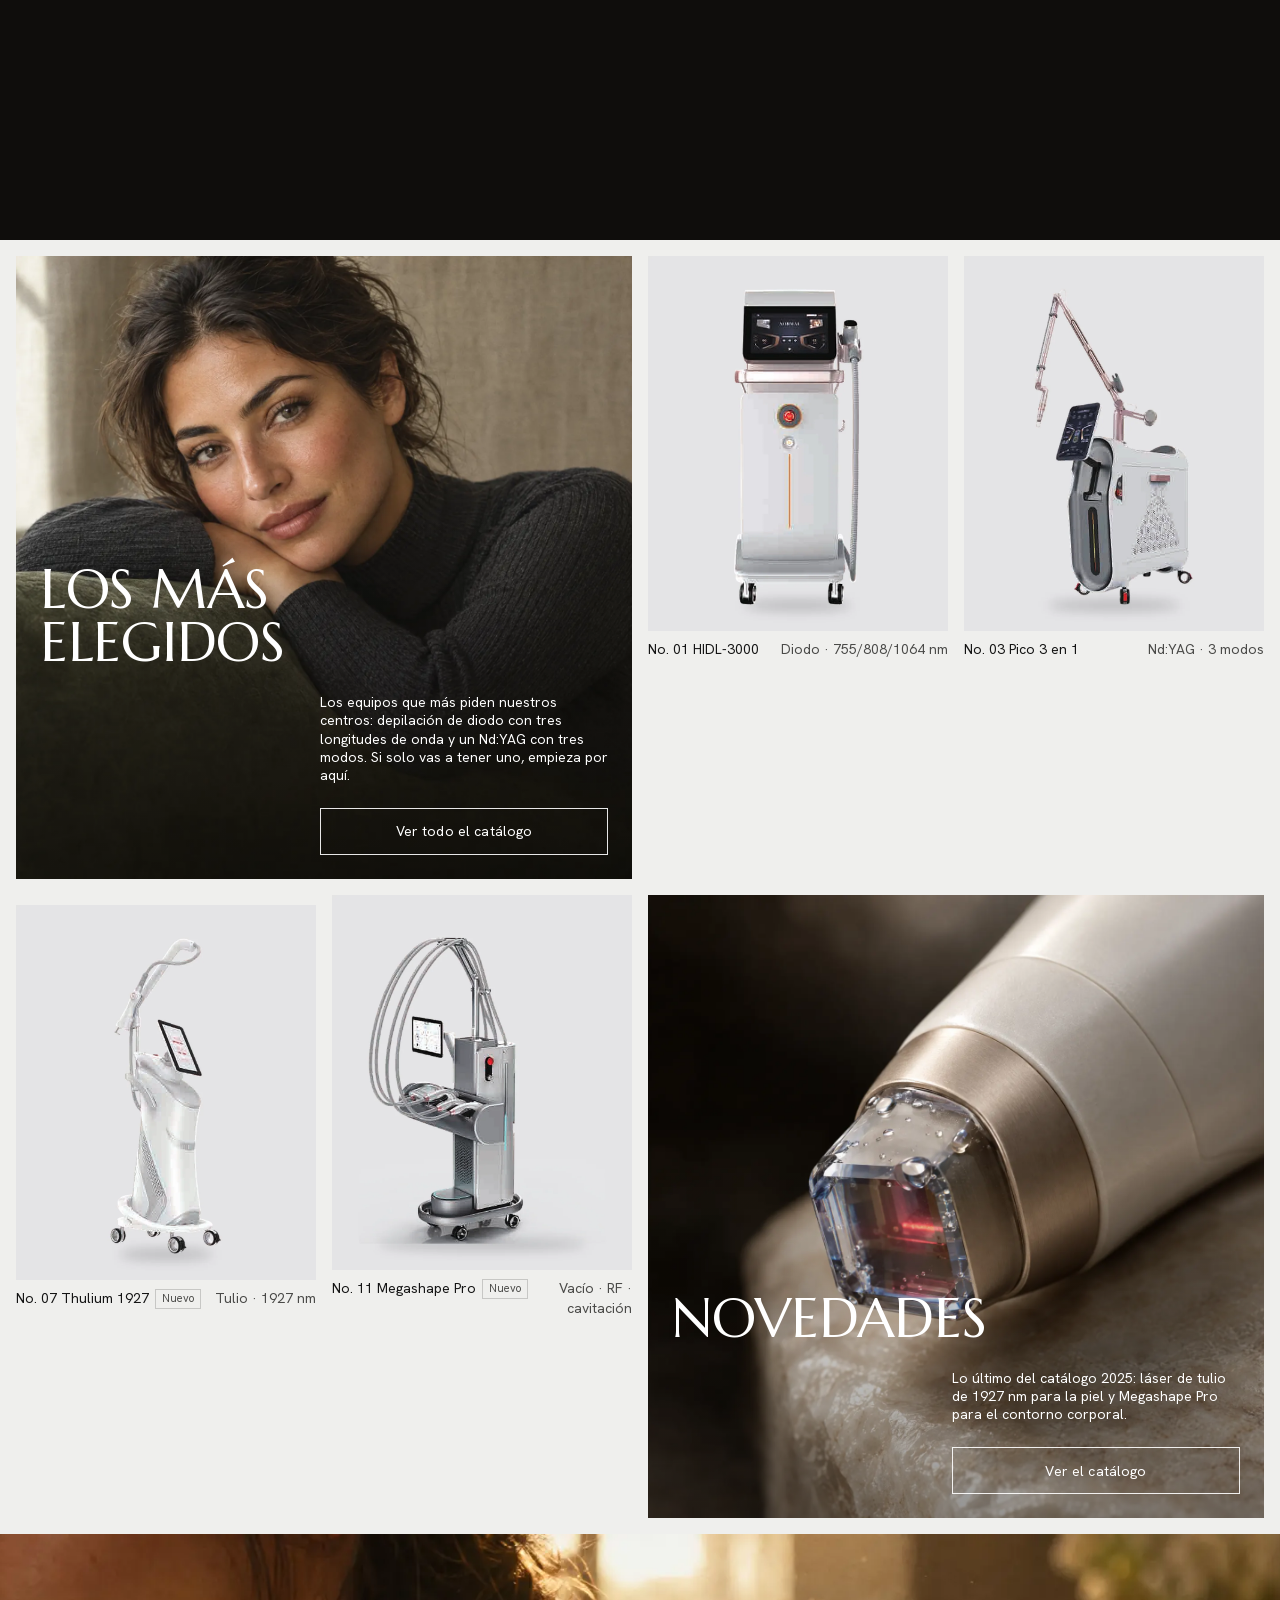
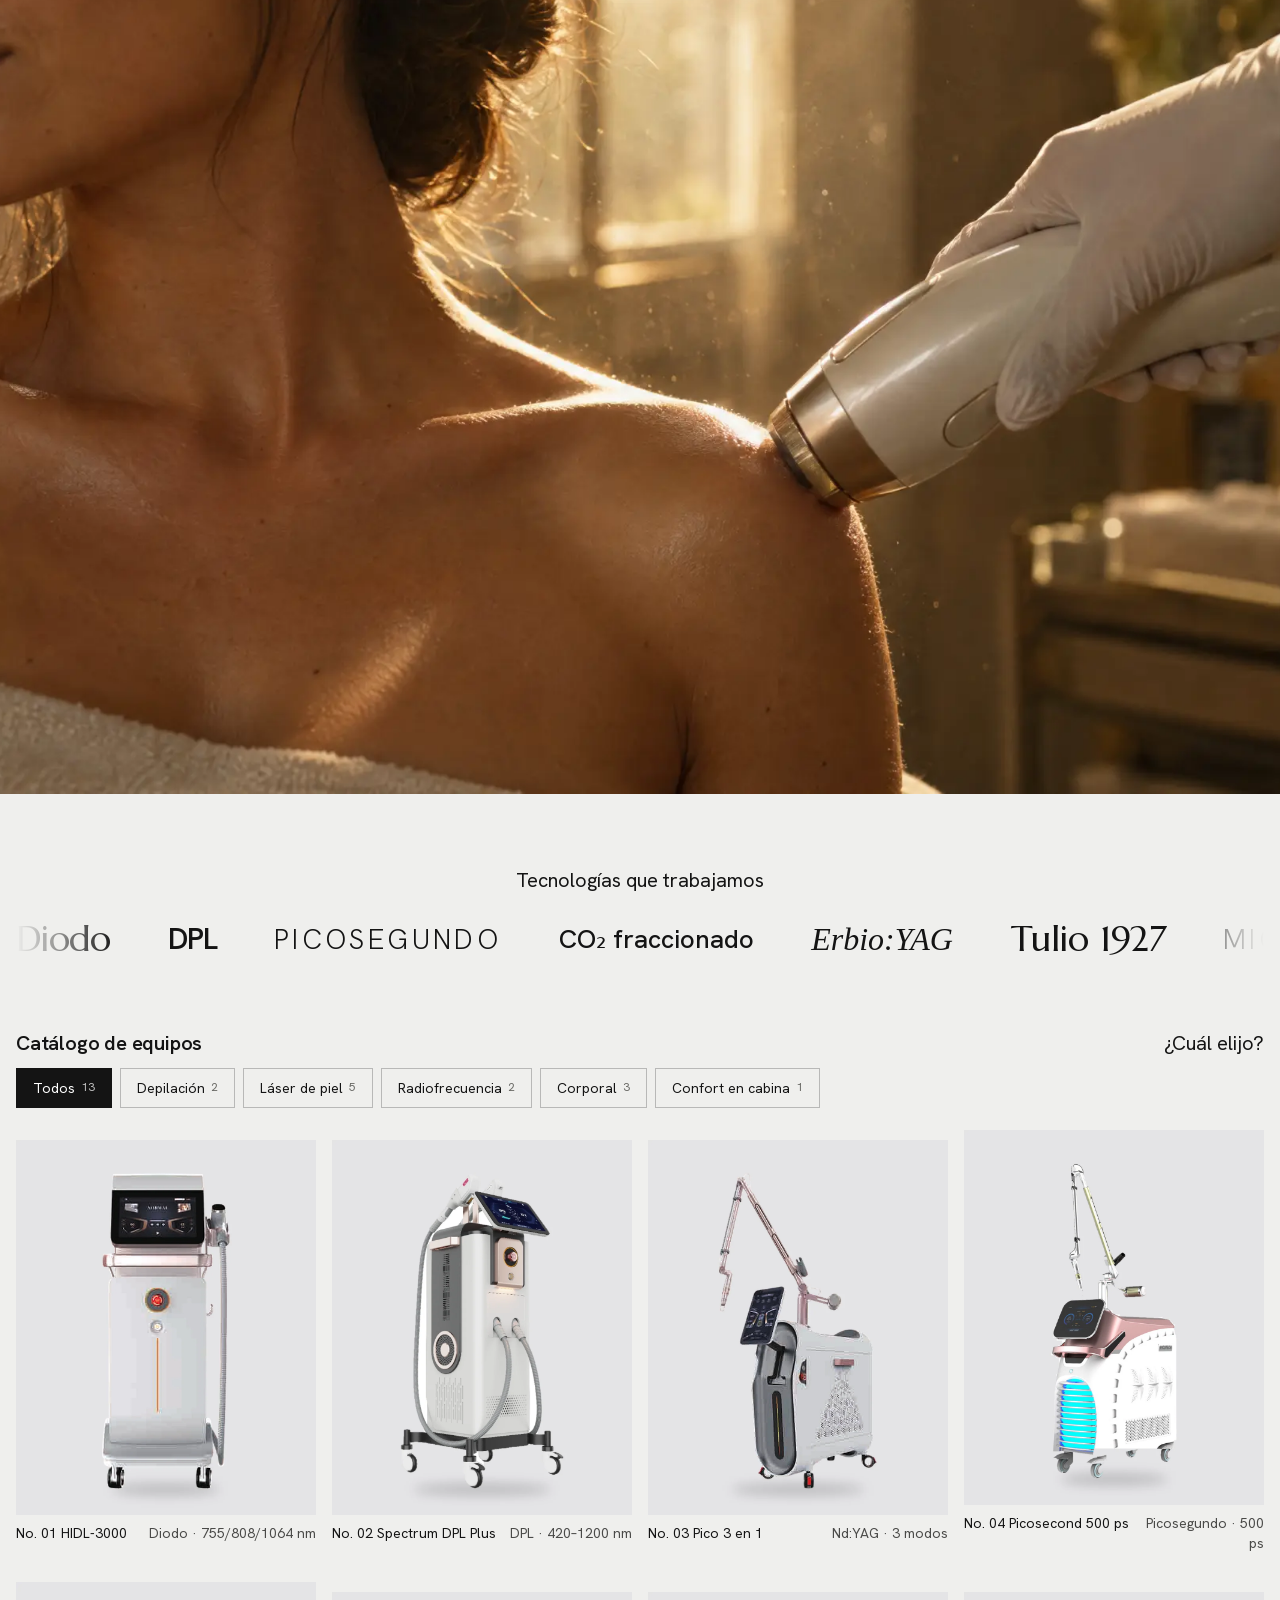
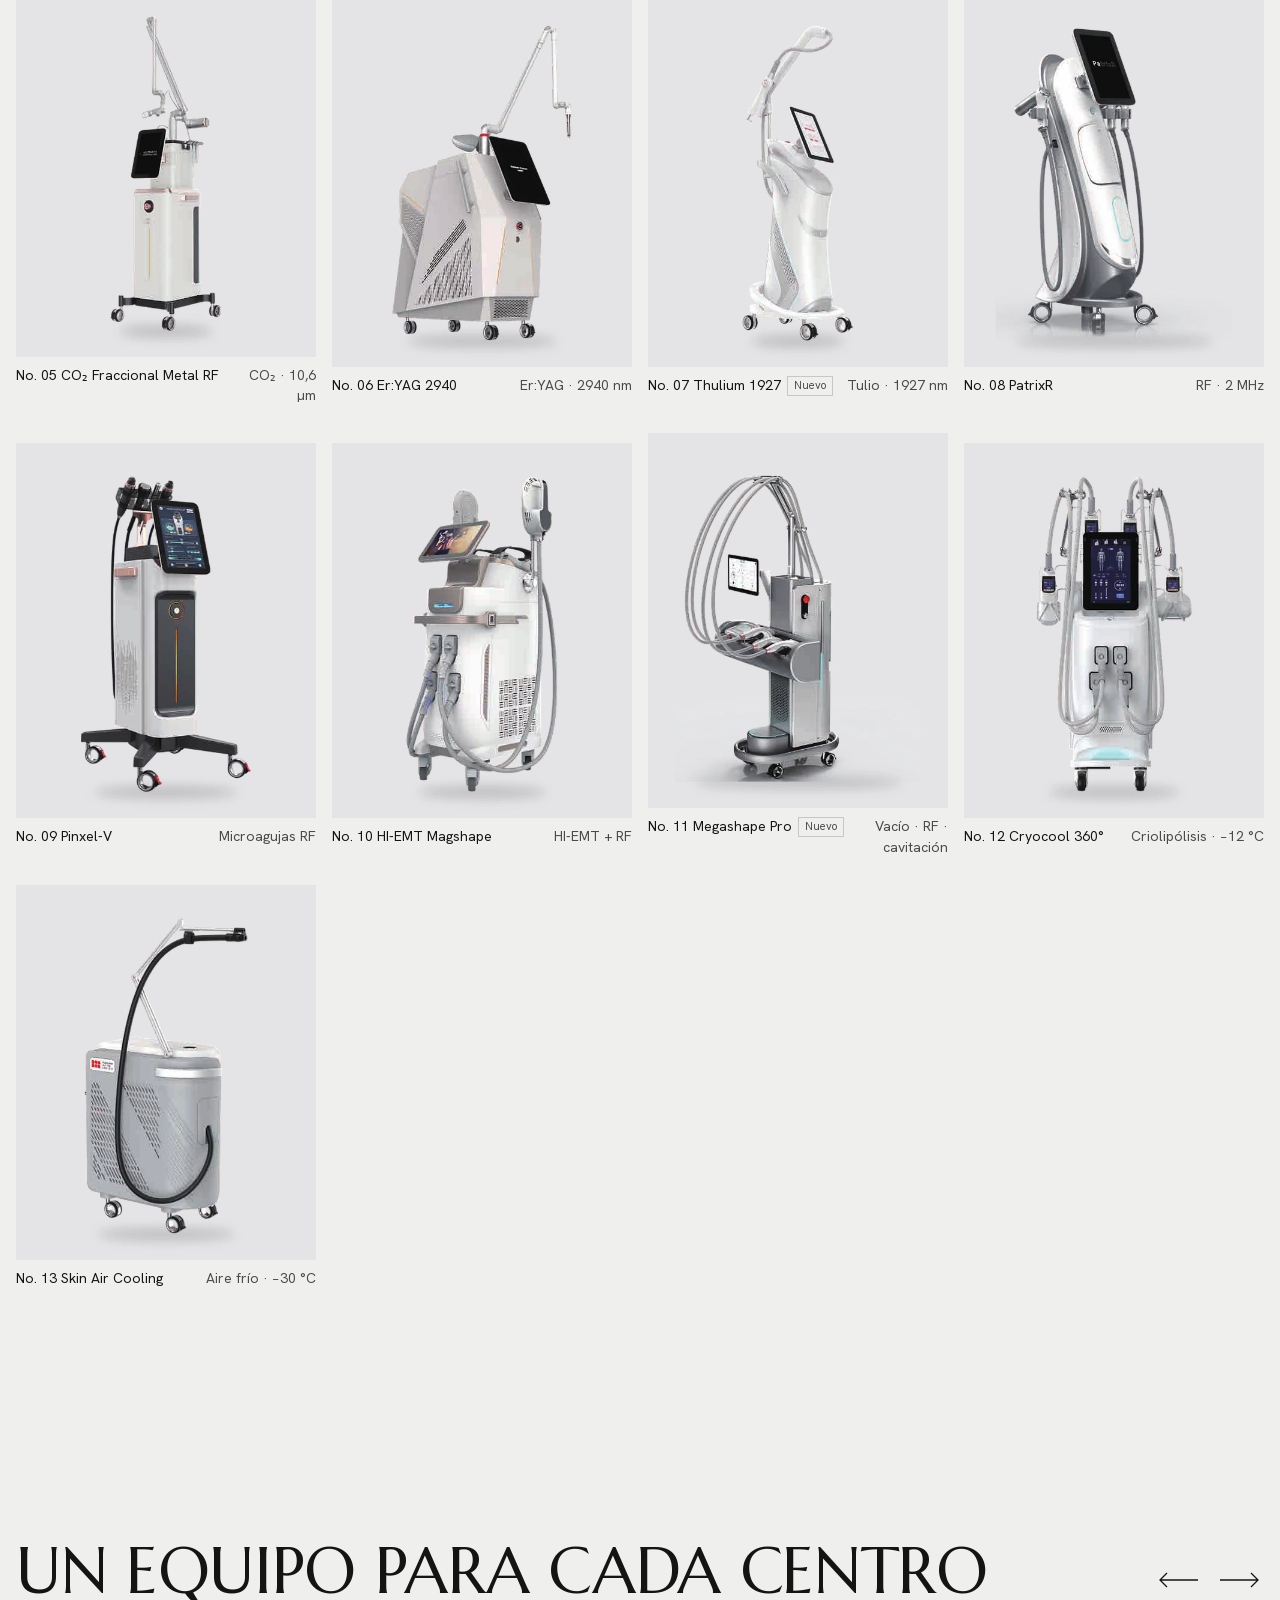
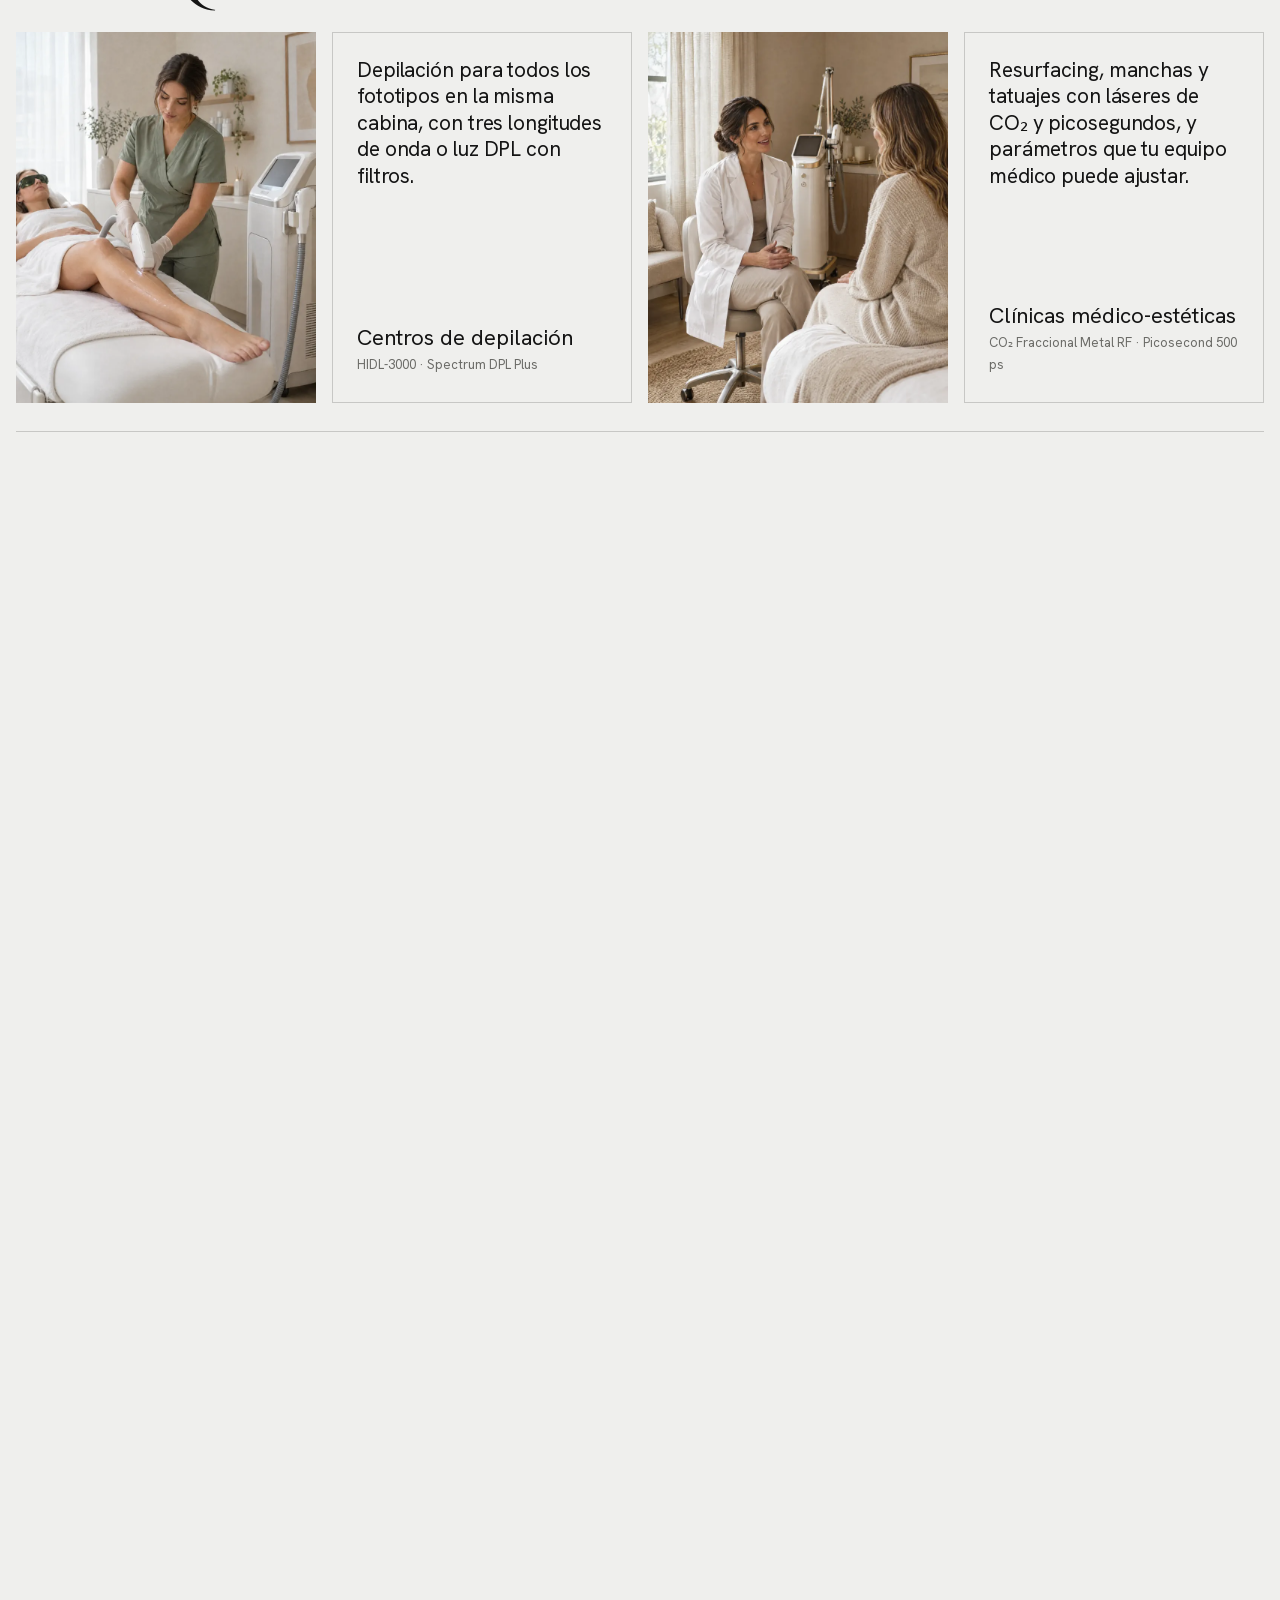
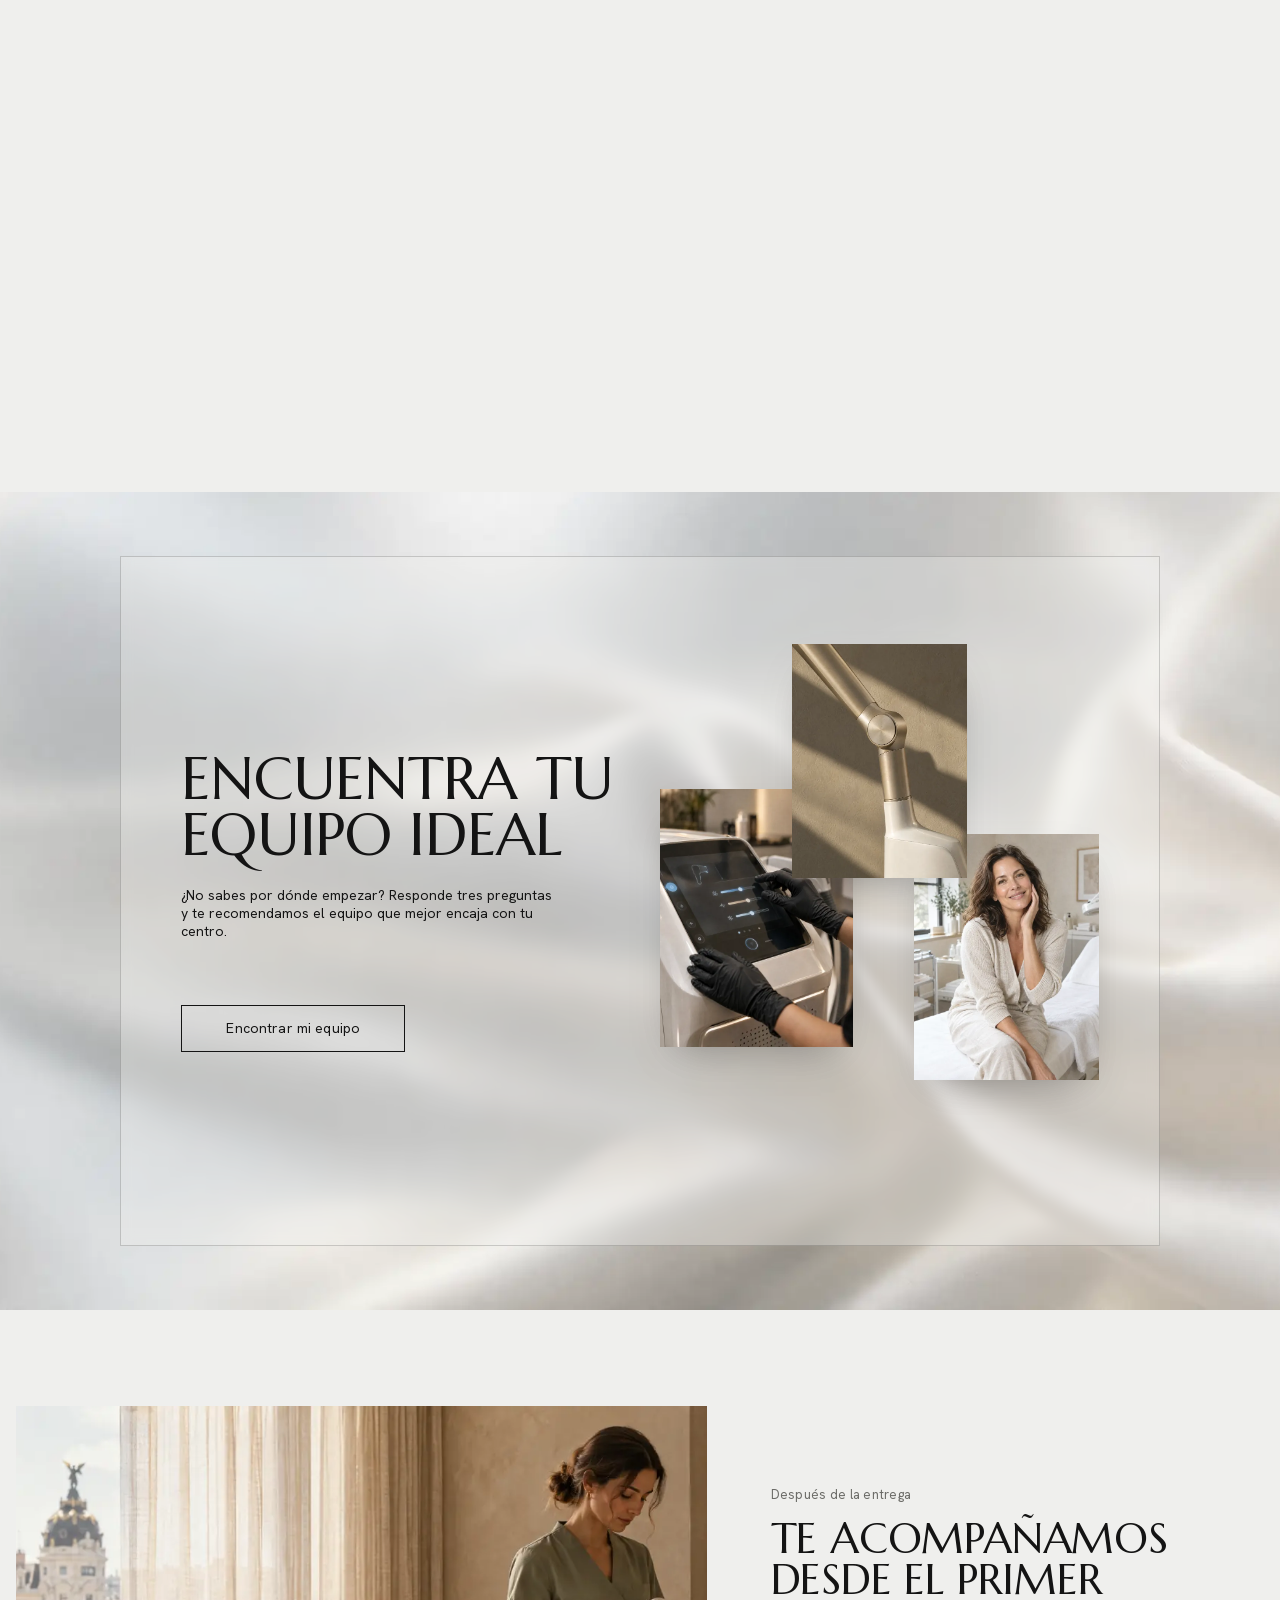
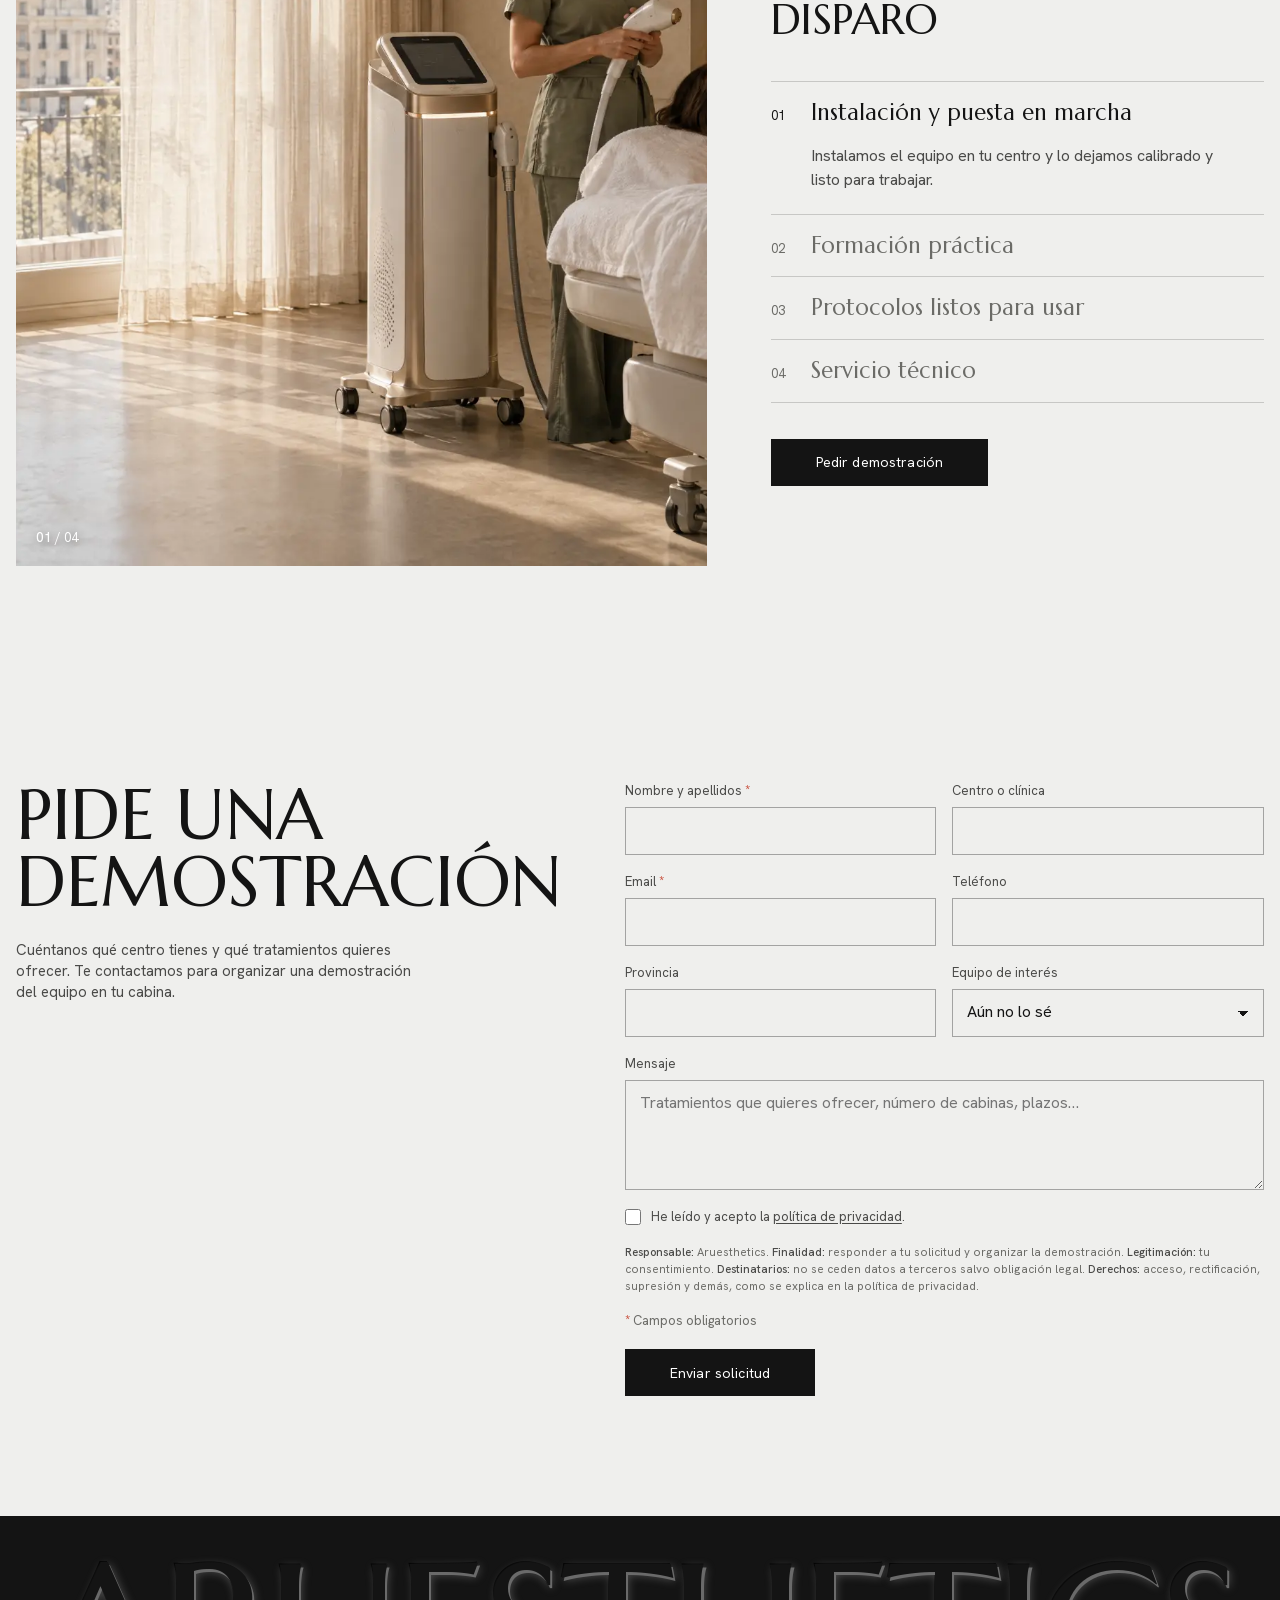
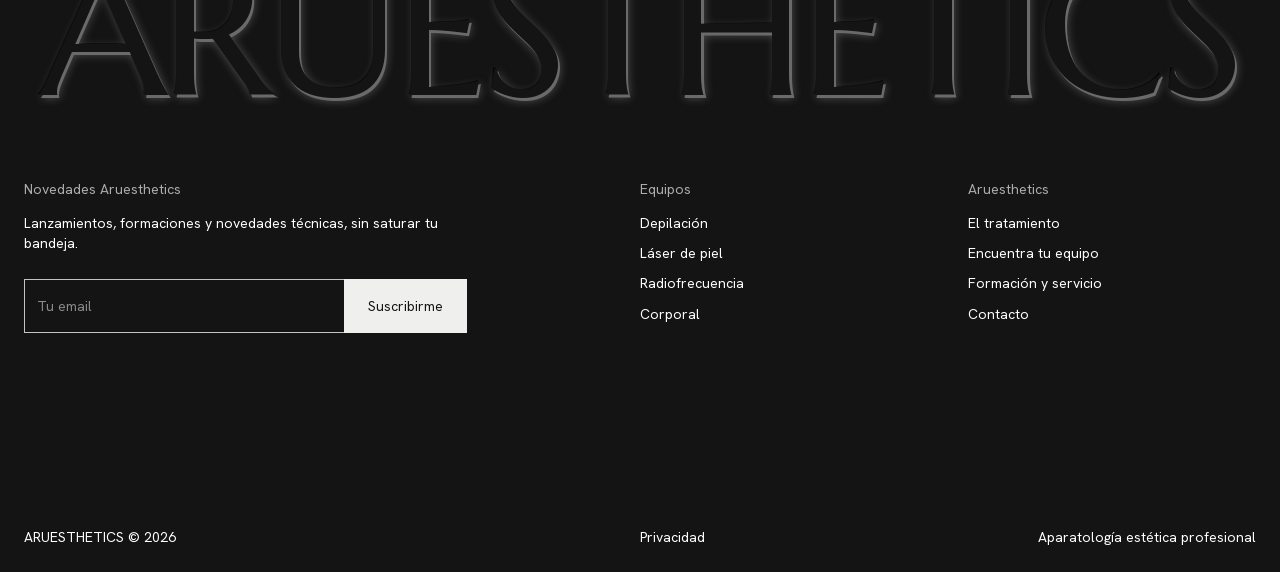
==== commit 53bf994e: "feat: fotos en alta de Spectrum DPL Plus y Picosecond 500 ps desde la web de SANHE De los 13 equipos" ====
--- a/site/index.html
+++ b/site/index.html
@@ -419,7 +419,7 @@
     </div>
   </dialog>
 
-  <script src="js/equipos.js?v=2" defer></script>
+  <script src="js/equipos.js?v=3" defer></script>
   <script src="js/main.js?v=7" defer></script>
 </body>
 </html>
